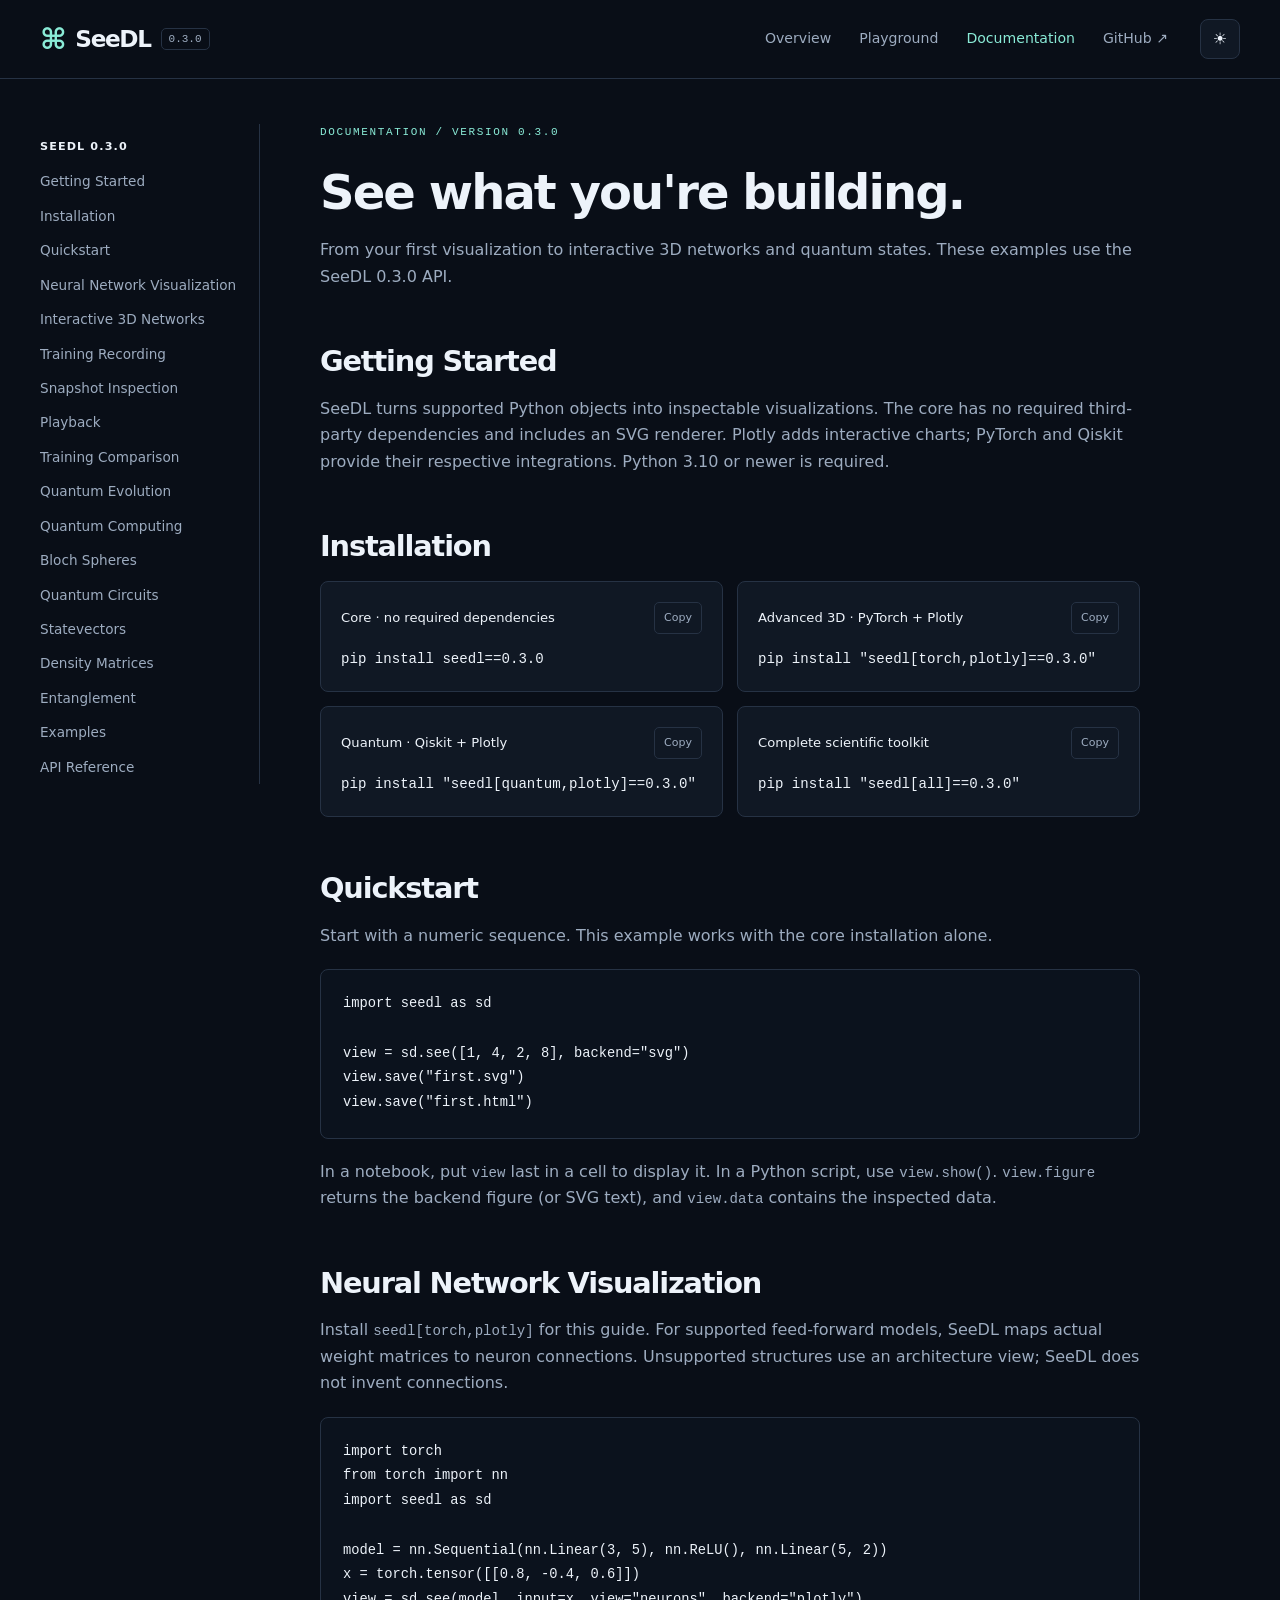
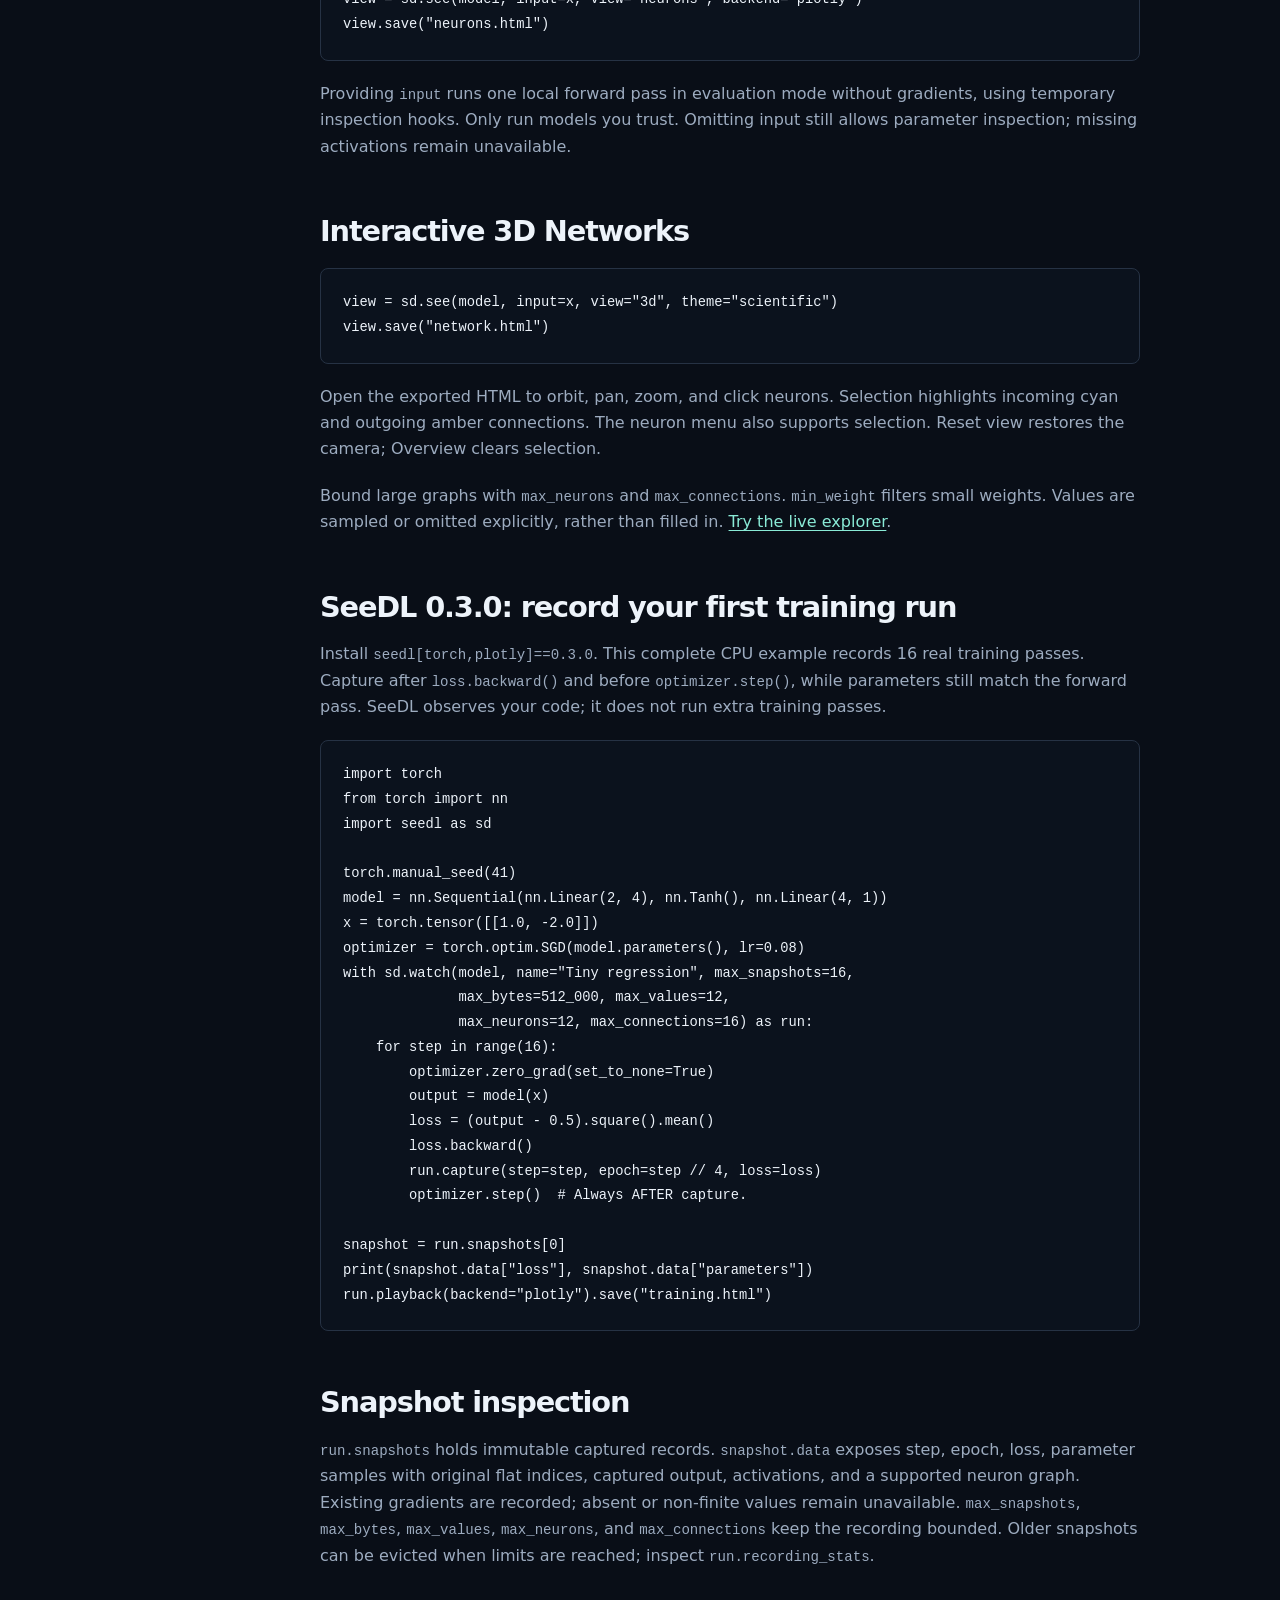
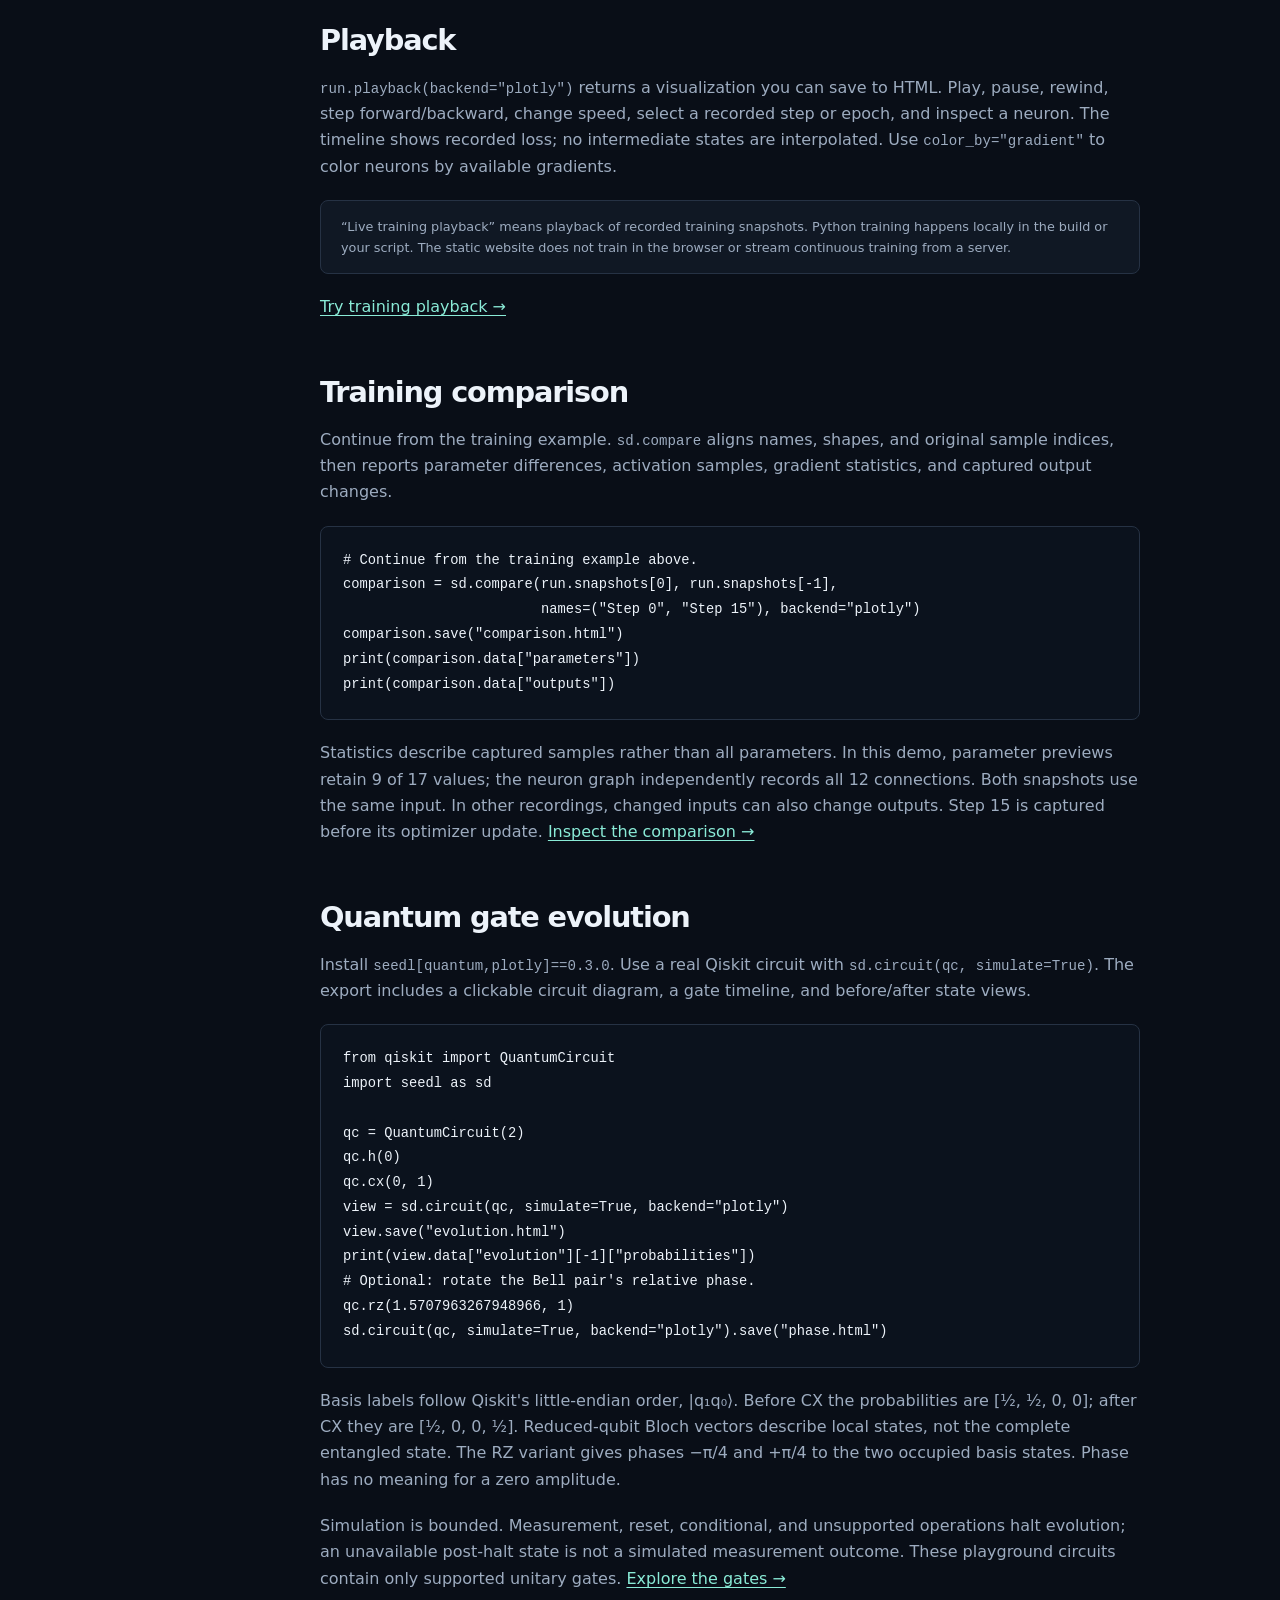
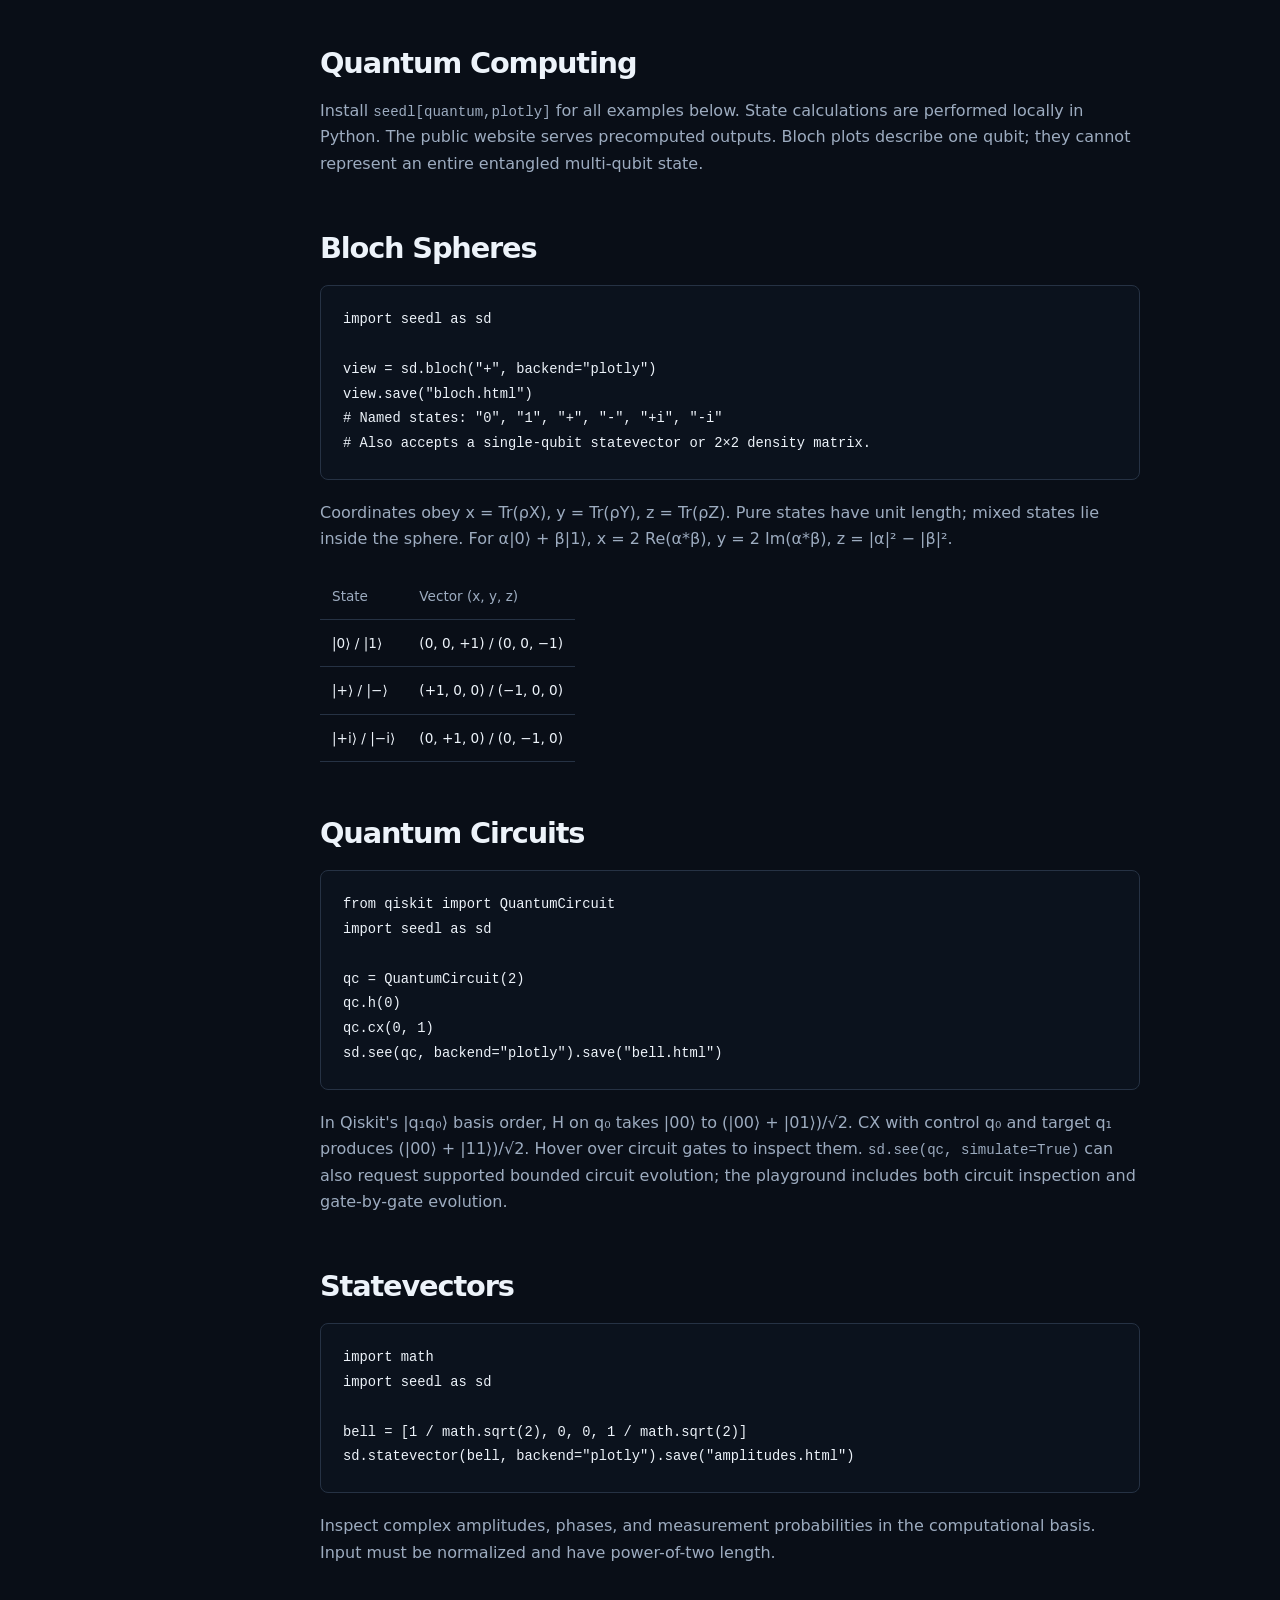
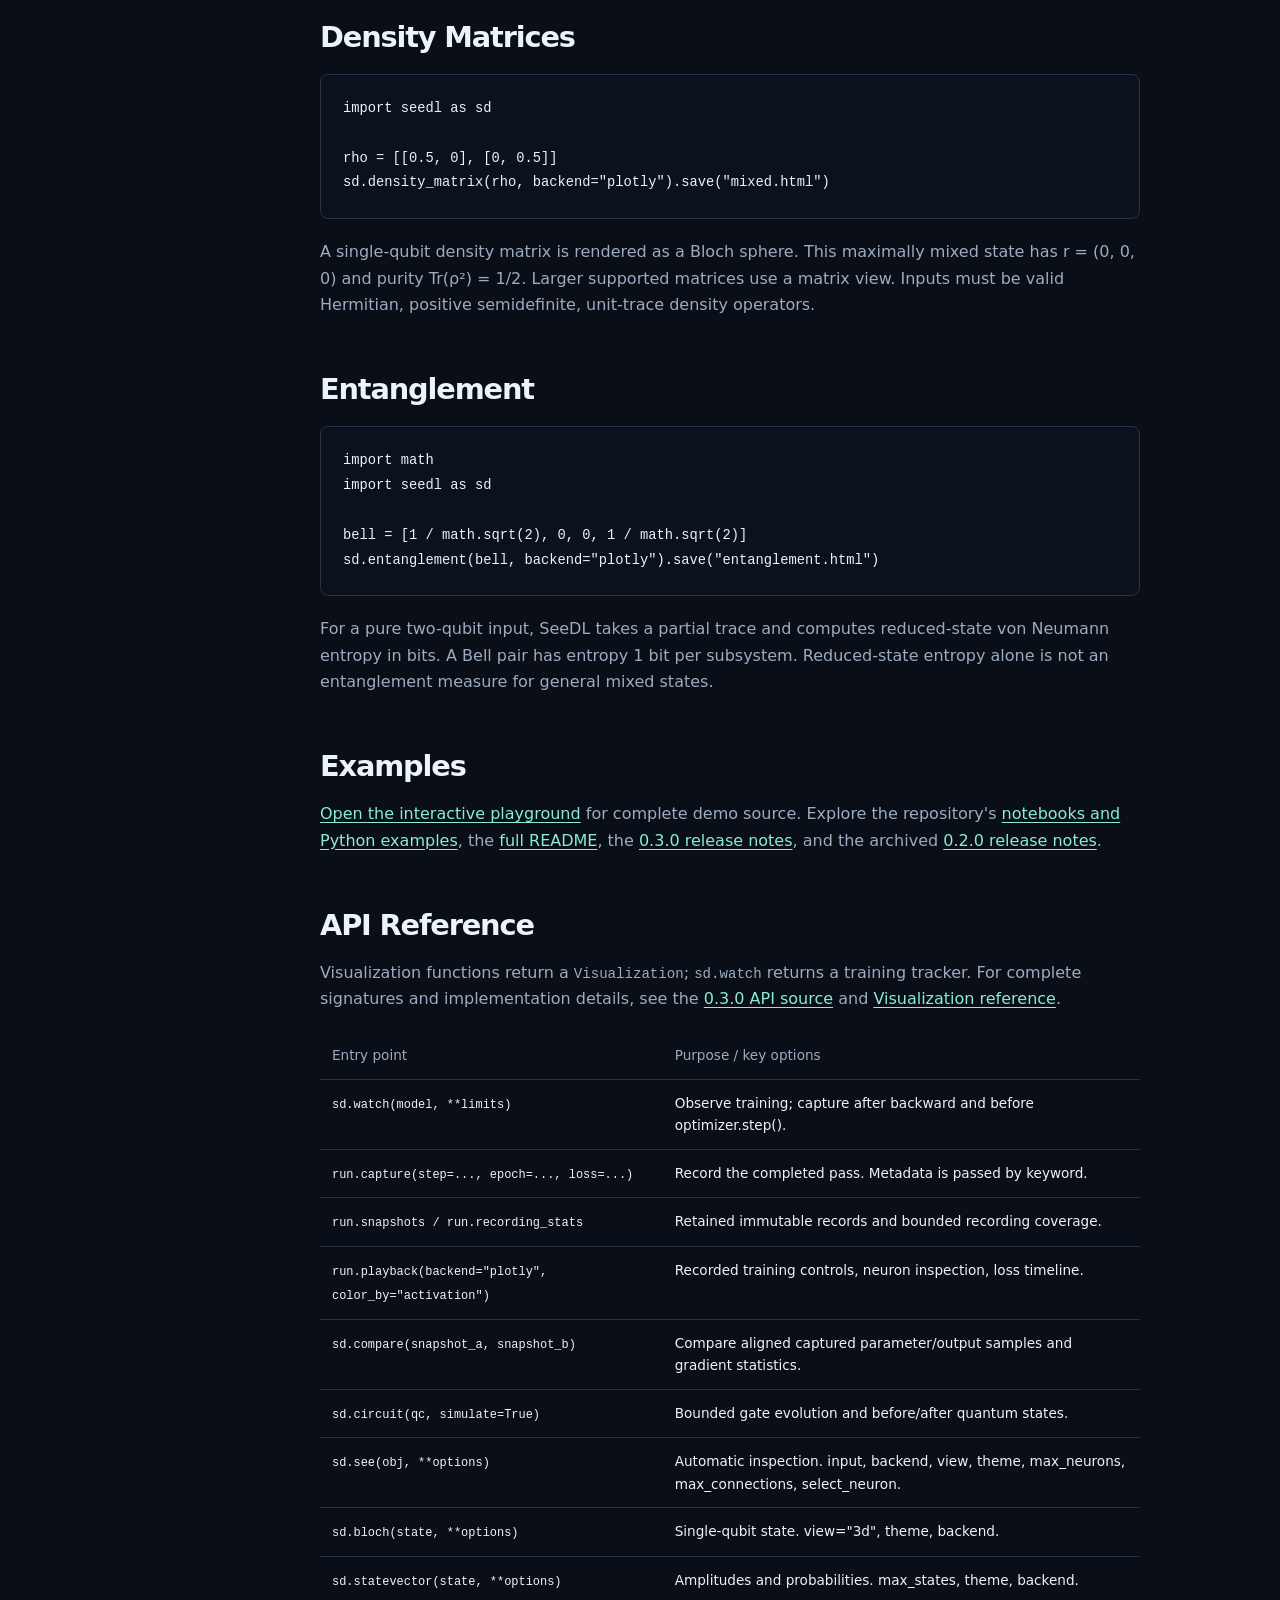
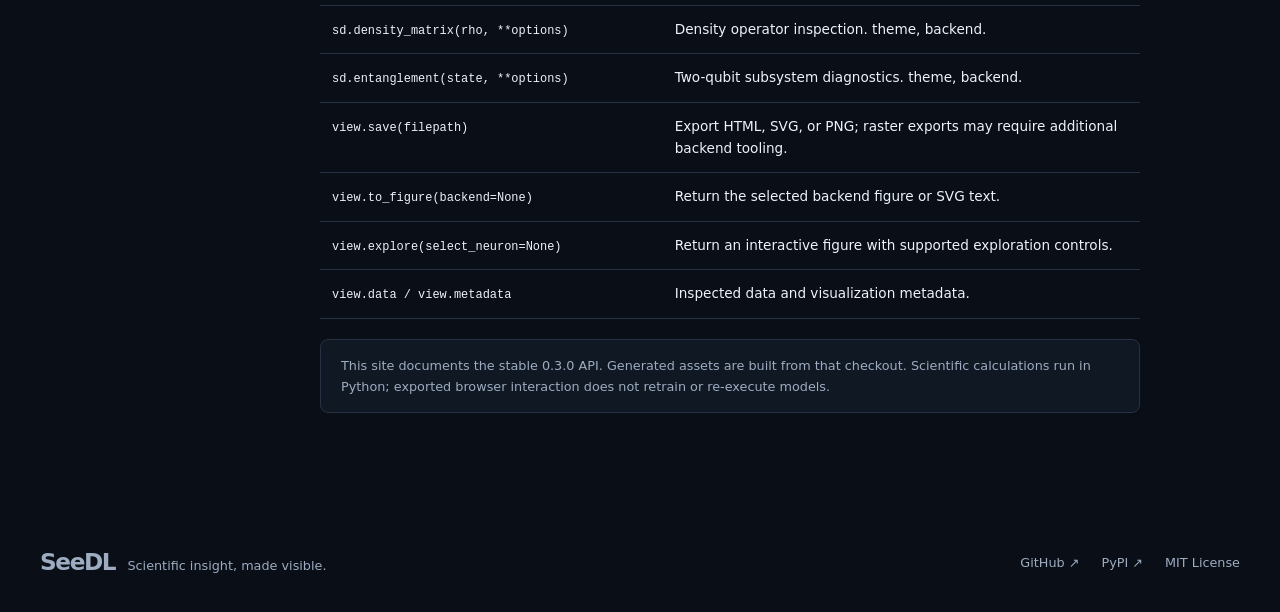
==== website/docs/index.html @ d29a2a14 "feat(website): showcase 0.3.0 training playback and quantum evolution" ====
<!doctype html>
<html lang="en"><head><meta charset="utf-8"><meta name="viewport" content="width=device-width, initial-scale=1">
<title>Documentation · SeeDL</title><meta name="description" content="SeeDL 0.3.0 — interactive visualization for deep learning and quantum computing. Explore real PyTorch training snapshots, loss timelines, neural networks, and Qiskit gate evolution.">
<meta name="theme-color" content="#090e17"><link rel="icon" href="../assets/favicon.svg" type="image/svg+xml">
<link rel="stylesheet" href="../assets/style.css"><script src="../assets/site.js" defer></script></head>
<body><a class="skip" href="#main">Skip to content</a><header class="header"><nav class="nav wrap" aria-label="Main navigation">
<a class="brand" href="../index.html" aria-label="SeeDL home"><span class="brand-mark" aria-hidden="true">⌘</span>SeeDL <span class="version">0.3.0</span></a>
<button class="menu-button" data-menu aria-label="Toggle navigation" aria-controls="main-links" aria-expanded="false">☰</button>
<div class="navlinks" id="main-links"><a href="../index.html">Overview</a><a href="../playground.html">Playground</a><a href="../docs/index.html" aria-current="page">Documentation</a><a href="https://github.com/iamaritrasaha/seedl">GitHub ↗</a></div>
<button class="theme-button" data-theme-toggle aria-label="Use light theme">☀</button></nav></header>
<main id="main" class="wrap doc-layout"><aside class="docnav" aria-label="Documentation sections"><strong>SeeDL 0.3.0</strong><a href="#getting-started">Getting Started</a><a href="#installation">Installation</a><a href="#quickstart">Quickstart</a><a href="#neural-networks">Neural Network Visualization</a><a href="#interactive-3d">Interactive 3D Networks</a><a href="#training-recording">Training Recording</a><a href="#snapshot-inspection">Snapshot Inspection</a><a href="#training-playback">Playback</a><a href="#training-comparison">Training Comparison</a><a href="#quantum-evolution">Quantum Evolution</a><a href="#quantum">Quantum Computing</a><a href="#bloch-spheres">Bloch Spheres</a><a href="#quantum-circuits">Quantum Circuits</a><a href="#statevectors">Statevectors</a><a href="#density-matrices">Density Matrices</a><a href="#entanglement">Entanglement</a><a href="#examples">Examples</a><a href="#api">API Reference</a></aside><article class="docs"><div class="eyebrow">Documentation / Version 0.3.0</div><h1>See what you're building.</h1><p>From your first visualization to interactive 3D networks and quantum states. These examples use the SeeDL 0.3.0 API.</p>
<h2 id="getting-started">Getting Started</h2><p>SeeDL turns supported Python objects into inspectable visualizations. The core has no required third-party dependencies and includes an SVG renderer. Plotly adds interactive charts; PyTorch and Qiskit provide their respective integrations. Python 3.10 or newer is required.</p>
<h2 id="installation">Installation</h2><div class="install-grid"><div class="install"><div class="install-top"><span>Core · no required dependencies</span><button class="copy" data-copy="pip install seedl==0.3.0" aria-label="Copy Core · no required dependencies installation command">Copy</button></div><code>pip install seedl==0.3.0</code></div><div class="install"><div class="install-top"><span>Advanced 3D · PyTorch + Plotly</span><button class="copy" data-copy="pip install &quot;seedl[torch,plotly]==0.3.0&quot;" aria-label="Copy Advanced 3D · PyTorch + Plotly installation command">Copy</button></div><code>pip install &quot;seedl[torch,plotly]==0.3.0&quot;</code></div><div class="install"><div class="install-top"><span>Quantum · Qiskit + Plotly</span><button class="copy" data-copy="pip install &quot;seedl[quantum,plotly]==0.3.0&quot;" aria-label="Copy Quantum · Qiskit + Plotly installation command">Copy</button></div><code>pip install &quot;seedl[quantum,plotly]==0.3.0&quot;</code></div><div class="install"><div class="install-top"><span>Complete scientific toolkit</span><button class="copy" data-copy="pip install &quot;seedl[all]==0.3.0&quot;" aria-label="Copy Complete scientific toolkit installation command">Copy</button></div><code>pip install &quot;seedl[all]==0.3.0&quot;</code></div></div>
<h2 id="quickstart">Quickstart</h2><p>Start with a numeric sequence. This example works with the core installation alone.</p><pre><code>import seedl as sd

view = sd.see([1, 4, 2, 8], backend=&quot;svg&quot;)
view.save(&quot;first.svg&quot;)
view.save(&quot;first.html&quot;)</code></pre><p>In a notebook, put <code>view</code> last in a cell to display it. In a Python script, use <code>view.show()</code>. <code>view.figure</code> returns the backend figure (or SVG text), and <code>view.data</code> contains the inspected data.</p>
<h2 id="neural-networks">Neural Network Visualization</h2><p>Install <code>seedl[torch,plotly]</code> for this guide. For supported feed-forward models, SeeDL maps actual weight matrices to neuron connections. Unsupported structures use an architecture view; SeeDL does not invent connections.</p><pre><code>import torch
from torch import nn
import seedl as sd

model = nn.Sequential(nn.Linear(3, 5), nn.ReLU(), nn.Linear(5, 2))
x = torch.tensor([[0.8, -0.4, 0.6]])
view = sd.see(model, input=x, view=&quot;neurons&quot;, backend=&quot;plotly&quot;)
view.save(&quot;neurons.html&quot;)</code></pre><p>Providing <code>input</code> runs one local forward pass in evaluation mode without gradients, using temporary inspection hooks. Only run models you trust. Omitting input still allows parameter inspection; missing activations remain unavailable.</p>
<h2 id="interactive-3d">Interactive 3D Networks</h2><pre><code>view = sd.see(model, input=x, view=&quot;3d&quot;, theme=&quot;scientific&quot;)
view.save(&quot;network.html&quot;)</code></pre><p>Open the exported HTML to orbit, pan, zoom, and click neurons. Selection highlights incoming cyan and outgoing amber connections. The neuron menu also supports selection. Reset view restores the camera; Overview clears selection.</p><p>Bound large graphs with <code>max_neurons</code> and <code>max_connections</code>. <code>min_weight</code> filters small weights. Values are sampled or omitted explicitly, rather than filled in. <a href="../playground.html#network">Try the live explorer</a>.</p>
<h2 id="training-recording">SeeDL 0.3.0: record your first training run</h2><p>Install <code>seedl[torch,plotly]==0.3.0</code>. This complete CPU example records 16 real training passes. Capture after <code>loss.backward()</code> and before <code>optimizer.step()</code>, while parameters still match the forward pass. SeeDL observes your code; it does not run extra training passes.</p><pre><code>import torch
from torch import nn
import seedl as sd

torch.manual_seed(41)
model = nn.Sequential(nn.Linear(2, 4), nn.Tanh(), nn.Linear(4, 1))
x = torch.tensor([[1.0, -2.0]])
optimizer = torch.optim.SGD(model.parameters(), lr=0.08)
with sd.watch(model, name=&quot;Tiny regression&quot;, max_snapshots=16,
              max_bytes=512_000, max_values=12,
              max_neurons=12, max_connections=16) as run:
    for step in range(16):
        optimizer.zero_grad(set_to_none=True)
        output = model(x)
        loss = (output - 0.5).square().mean()
        loss.backward()
        run.capture(step=step, epoch=step // 4, loss=loss)
        optimizer.step()  # Always AFTER capture.

snapshot = run.snapshots[0]
print(snapshot.data[&quot;loss&quot;], snapshot.data[&quot;parameters&quot;])
run.playback(backend=&quot;plotly&quot;).save(&quot;training.html&quot;)</code></pre><h2 id="snapshot-inspection">Snapshot inspection</h2><p><code>run.snapshots</code> holds immutable captured records. <code>snapshot.data</code> exposes step, epoch, loss, parameter samples with original flat indices, captured output, activations, and a supported neuron graph. Existing gradients are recorded; absent or non-finite values remain unavailable. <code>max_snapshots</code>, <code>max_bytes</code>, <code>max_values</code>, <code>max_neurons</code>, and <code>max_connections</code> keep the recording bounded. Older snapshots can be evicted when limits are reached; inspect <code>run.recording_stats</code>.</p>
<h2 id="training-playback">Playback</h2><p><code>run.playback(backend="plotly")</code> returns a visualization you can save to HTML. Play, pause, rewind, step forward/backward, change speed, select a recorded step or epoch, and inspect a neuron. The timeline shows recorded loss; no intermediate states are interpolated. Use <code>color_by="gradient"</code> to color neurons by available gradients.</p><p class="notice">“Live training playback” means playback of recorded training snapshots. Python training happens locally in the build or your script. The static website does not train in the browser or stream continuous training from a server.</p><p><a href="../playground.html#training">Try training playback →</a></p>
<h2 id="training-comparison">Training comparison</h2><p>Continue from the training example. <code>sd.compare</code> aligns names, shapes, and original sample indices, then reports parameter differences, activation samples, gradient statistics, and captured output changes.</p><pre><code># Continue from the training example above.
comparison = sd.compare(run.snapshots[0], run.snapshots[-1],
                        names=(&quot;Step 0&quot;, &quot;Step 15&quot;), backend=&quot;plotly&quot;)
comparison.save(&quot;comparison.html&quot;)
print(comparison.data[&quot;parameters&quot;])
print(comparison.data[&quot;outputs&quot;])</code></pre><p>Statistics describe captured samples rather than all parameters. In this demo, parameter previews retain 9 of 17 values; the neuron graph independently records all 12 connections. Both snapshots use the same input. In other recordings, changed inputs can also change outputs. Step 15 is captured before its optimizer update. <a href="../playground.html#comparison">Inspect the comparison →</a></p>
<h2 id="quantum-evolution">Quantum gate evolution</h2><p>Install <code>seedl[quantum,plotly]==0.3.0</code>. Use a real Qiskit circuit with <code>sd.circuit(qc, simulate=True)</code>. The export includes a clickable circuit diagram, a gate timeline, and before/after state views.</p><pre><code>from qiskit import QuantumCircuit
import seedl as sd

qc = QuantumCircuit(2)
qc.h(0)
qc.cx(0, 1)
view = sd.circuit(qc, simulate=True, backend=&quot;plotly&quot;)
view.save(&quot;evolution.html&quot;)
print(view.data[&quot;evolution&quot;][-1][&quot;probabilities&quot;])
# Optional: rotate the Bell pair&#x27;s relative phase.
qc.rz(1.5707963267948966, 1)
sd.circuit(qc, simulate=True, backend=&quot;plotly&quot;).save(&quot;phase.html&quot;)</code></pre><p>Basis labels follow Qiskit's little-endian order, |q₁q₀⟩. Before CX the probabilities are [½, ½, 0, 0]; after CX they are [½, 0, 0, ½]. Reduced-qubit Bloch vectors describe local states, not the complete entangled state. The RZ variant gives phases −π/4 and +π/4 to the two occupied basis states. Phase has no meaning for a zero amplitude.</p><p>Simulation is bounded. Measurement, reset, conditional, and unsupported operations halt evolution; an unavailable post-halt state is not a simulated measurement outcome. These playground circuits contain only supported unitary gates. <a href="../playground.html#evolution">Explore the gates →</a></p>
<h2 id="quantum">Quantum Computing</h2><p>Install <code>seedl[quantum,plotly]</code> for all examples below. State calculations are performed locally in Python. The public website serves precomputed outputs. Bloch plots describe one qubit; they cannot represent an entire entangled multi-qubit state.</p>
<h2 id="bloch-spheres">Bloch Spheres</h2><pre><code>import seedl as sd

view = sd.bloch(&quot;+&quot;, backend=&quot;plotly&quot;)
view.save(&quot;bloch.html&quot;)
# Named states: &quot;0&quot;, &quot;1&quot;, &quot;+&quot;, &quot;-&quot;, &quot;+i&quot;, &quot;-i&quot;
# Also accepts a single-qubit statevector or 2×2 density matrix.</code></pre><p>Coordinates obey x = Tr(ρX), y = Tr(ρY), z = Tr(ρZ). Pure states have unit length; mixed states lie inside the sphere. For α|0⟩ + β|1⟩, x = 2 Re(α*β), y = 2 Im(α*β), z = |α|² − |β|².</p><table><thead><tr><th>State</th><th>Vector (x, y, z)</th></tr></thead><tbody><tr><td>|0⟩ / |1⟩</td><td>(0, 0, +1) / (0, 0, −1)</td></tr><tr><td>|+⟩ / |−⟩</td><td>(+1, 0, 0) / (−1, 0, 0)</td></tr><tr><td>|+i⟩ / |−i⟩</td><td>(0, +1, 0) / (0, −1, 0)</td></tr></tbody></table>
<h2 id="quantum-circuits">Quantum Circuits</h2><pre><code>from qiskit import QuantumCircuit
import seedl as sd

qc = QuantumCircuit(2)
qc.h(0)
qc.cx(0, 1)
sd.see(qc, backend=&quot;plotly&quot;).save(&quot;bell.html&quot;)</code></pre><p>In Qiskit's |q₁q₀⟩ basis order, H on q₀ takes |00⟩ to (|00⟩ + |01⟩)/√2. CX with control q₀ and target q₁ produces (|00⟩ + |11⟩)/√2. Hover over circuit gates to inspect them. <code>sd.see(qc, simulate=True)</code> can also request supported bounded circuit evolution; the playground includes both circuit inspection and gate-by-gate evolution.</p>
<h2 id="statevectors">Statevectors</h2><pre><code>import math
import seedl as sd

bell = [1 / math.sqrt(2), 0, 0, 1 / math.sqrt(2)]
sd.statevector(bell, backend=&quot;plotly&quot;).save(&quot;amplitudes.html&quot;)</code></pre><p>Inspect complex amplitudes, phases, and measurement probabilities in the computational basis. Input must be normalized and have power-of-two length.</p>
<h2 id="density-matrices">Density Matrices</h2><pre><code>import seedl as sd

rho = [[0.5, 0], [0, 0.5]]
sd.density_matrix(rho, backend=&quot;plotly&quot;).save(&quot;mixed.html&quot;)</code></pre><p>A single-qubit density matrix is rendered as a Bloch sphere. This maximally mixed state has r = (0, 0, 0) and purity Tr(ρ²) = 1/2. Larger supported matrices use a matrix view. Inputs must be valid Hermitian, positive semidefinite, unit-trace density operators.</p>
<h2 id="entanglement">Entanglement</h2><pre><code>import math
import seedl as sd

bell = [1 / math.sqrt(2), 0, 0, 1 / math.sqrt(2)]
sd.entanglement(bell, backend=&quot;plotly&quot;).save(&quot;entanglement.html&quot;)</code></pre><p>For a pure two-qubit input, SeeDL takes a partial trace and computes reduced-state von Neumann entropy in bits. A Bell pair has entropy 1 bit per subsystem. Reduced-state entropy alone is not an entanglement measure for general mixed states.</p>
<h2 id="examples">Examples</h2><p><a href="../playground.html">Open the interactive playground</a> for complete demo source. Explore the repository's <a href="https://github.com/iamaritrasaha/seedl/tree/main/examples">notebooks and Python examples</a>, the <a href="https://github.com/iamaritrasaha/seedl/blob/main/README.md">full README</a>, the <a href="https://github.com/iamaritrasaha/seedl/releases/tag/v0.3.0">0.3.0 release notes</a>, and the archived <a href="https://github.com/iamaritrasaha/seedl/blob/main/docs/RELEASE_NOTES_0.2.0.md">0.2.0 release notes</a>.</p>
<h2 id="api">API Reference</h2><p>Visualization functions return a <code>Visualization</code>; <code>sd.watch</code> returns a training tracker. For complete signatures and implementation details, see the <a href="https://github.com/iamaritrasaha/seedl/blob/v0.3.0/src/seedl/api.py">0.3.0 API source</a> and <a href="https://github.com/iamaritrasaha/seedl/blob/v0.3.0/src/seedl/view.py">Visualization reference</a>.</p><table><thead><tr><th>Entry point</th><th>Purpose / key options</th></tr></thead><tbody><tr><td><code>sd.watch(model, **limits)</code></td><td>Observe training; capture after backward and before optimizer.step().</td></tr><tr><td><code>run.capture(step=..., epoch=..., loss=...)</code></td><td>Record the completed pass. Metadata is passed by keyword.</td></tr><tr><td><code>run.snapshots / run.recording_stats</code></td><td>Retained immutable records and bounded recording coverage.</td></tr><tr><td><code>run.playback(backend="plotly", color_by="activation")</code></td><td>Recorded training controls, neuron inspection, loss timeline.</td></tr><tr><td><code>sd.compare(snapshot_a, snapshot_b)</code></td><td>Compare aligned captured parameter/output samples and gradient statistics.</td></tr><tr><td><code>sd.circuit(qc, simulate=True)</code></td><td>Bounded gate evolution and before/after quantum states.</td></tr><tr><td><code>sd.see(obj, **options)</code></td><td>Automatic inspection. input, backend, view, theme, max_neurons, max_connections, select_neuron.</td></tr><tr><td><code>sd.bloch(state, **options)</code></td><td>Single-qubit state. view="3d", theme, backend.</td></tr><tr><td><code>sd.statevector(state, **options)</code></td><td>Amplitudes and probabilities. max_states, theme, backend.</td></tr><tr><td><code>sd.density_matrix(rho, **options)</code></td><td>Density operator inspection. theme, backend.</td></tr><tr><td><code>sd.entanglement(state, **options)</code></td><td>Two-qubit subsystem diagnostics. theme, backend.</td></tr><tr><td><code>view.save(filepath)</code></td><td>Export HTML, SVG, or PNG; raster exports may require additional backend tooling.</td></tr><tr><td><code>view.to_figure(backend=None)</code></td><td>Return the selected backend figure or SVG text.</td></tr><tr><td><code>view.explore(select_neuron=None)</code></td><td>Return an interactive figure with supported exploration controls.</td></tr><tr><td><code>view.data / view.metadata</code></td><td>Inspected data and visualization metadata.</td></tr></tbody></table><p class="notice">This site documents the stable 0.3.0 API. Generated assets are built from that checkout. Scientific calculations run in Python; exported browser interaction does not retrain or re-execute models.</p></article></main>
<footer class="footer wrap"><span><a class="brand" href="../index.html">SeeDL</a> &nbsp; Scientific insight, made visible.</span><div><a href="https://github.com/iamaritrasaha/seedl">GitHub ↗</a><a href="https://pypi.org/project/seedl/">PyPI ↗</a><a href="https://github.com/iamaritrasaha/seedl/blob/main/LICENSE">MIT License</a></div></footer></body></html>
---- website/assets/style.css ----
:root{color-scheme:dark;--bg:#090e17;--panel:#101824;--panel2:#141f2e;--text:#edf3fa;--muted:#9dacc0;--line:#263244;--accent:#8aebd7;--violet:#b3a4f5;--code:#0b121d;--shadow:0 24px 70px #0003;font-family:Inter,ui-sans-serif,system-ui,-apple-system,BlinkMacSystemFont,"Segoe UI",sans-serif;font-synthesis:none}
:root[data-theme=light]{color-scheme:light;--bg:#f5f7fa;--panel:#fff;--panel2:#edf2f7;--text:#142033;--muted:#526278;--line:#d5dde7;--accent:#076c5a;--violet:#6b45b1;--code:#edf2f7;--shadow:0 24px 70px #1631480b}
*{box-sizing:border-box}html{scroll-behavior:smooth;scroll-padding-top:100px}body{margin:0;background:var(--bg);color:var(--text);line-height:1.65}a{color:inherit;text-decoration:none}button,select{font:inherit}button,a,select{-webkit-tap-highlight-color:transparent}button{cursor:pointer}a:hover{color:var(--accent)}:focus-visible{outline:3px solid var(--accent);outline-offset:5px}p{color:var(--muted);margin:0 0 1.25rem}h1,h2,h3{line-height:1.15;letter-spacing:-.04em;font-weight:600;margin:0 0 1.1rem}h1{font-size:clamp(3rem,6.5vw,6.25rem)}h2{font-size:clamp(2rem,4vw,3.25rem)}h3{font-size:1.35rem;letter-spacing:-.025em}code,pre,.mono{font-family:"SFMono-Regular",Consolas,"Liberation Mono",monospace}code{font-size:.88em}pre{margin:0;white-space:pre;overflow:auto;line-height:1.8;font-size:.86rem}pre code{font-size:inherit}.wrap{width:min(1200px,calc(100% - 64px));margin:auto}.skip{position:fixed;top:-100px;left:20px;z-index:20;padding:10px;background:var(--panel)}.skip:focus{top:10px}.header{position:sticky;top:0;z-index:10;border-bottom:1px solid var(--line);background:var(--bg)}.nav{height:78px;display:flex;align-items:center;gap:32px}.brand{display:inline-flex;align-items:center;gap:10px;font-weight:700;font-size:1.45rem;letter-spacing:-.06em}.brand-mark{color:var(--accent);font-size:1.8rem;line-height:1}.version{font:11px/1.5 ui-monospace,monospace;letter-spacing:0;border:1px solid var(--line);padding:2px 7px;border-radius:5px;color:var(--muted)}.navlinks{margin-left:auto;display:flex;align-items:center;gap:28px;font-size:.88rem;color:var(--muted)}.navlinks [aria-current=page]{color:var(--accent)}.theme-button,.menu-button{background:var(--panel);color:var(--text);border:1px solid var(--line);border-radius:8px;min-width:40px;min-height:40px}.menu-button{display:none}.eyebrow{display:flex;align-items:center;gap:10px;font:11px/1.5 ui-monospace,monospace;letter-spacing:.15em;text-transform:uppercase;color:var(--accent);margin-bottom:24px}.dot{width:6px;height:6px;border-radius:100%;background:var(--accent);box-shadow:0 0 12px #8aebd744}.hero{padding:85px 0 65px;display:grid;grid-template-columns:.95fr 1.2fr;gap:48px;align-items:center}.hero h1{margin-bottom:22px}.hero .tagline{font-size:clamp(1.6rem,2.9vw,2.45rem);line-height:1.28;letter-spacing:-.04em;color:var(--text);max-width:450px}.accent{color:var(--accent)}.hero .intro{max-width:400px;font-size:1.05rem}.actions{display:flex;gap:12px;flex-wrap:wrap;align-items:center;margin:28px 0}.button{display:inline-flex;align-items:center;justify-content:center;gap:12px;padding:12px 20px;border:1px solid var(--line);border-radius:7px;background:var(--panel);font-size:.88rem;font-weight:600;color:var(--text);transition:transform .2s,border-color .2s}.button:hover{transform:translateY(-2px);border-color:var(--accent)}.button.primary{background:var(--accent);border-color:var(--accent);color:var(--bg)}.textlink{font-size:.85rem;color:var(--muted);text-decoration:underline;text-underline-offset:4px}.hero-visual{min-width:0;position:relative}.window{border:1px solid var(--line);border-radius:12px;background:#101827;overflow:hidden;box-shadow:var(--shadow)}.windowbar{padding:13px 18px;display:flex;gap:6px;align-items:center;border-bottom:1px solid #263244;color:#a1aec0;font:11px/1.4 monospace}.windowbar i{height:6px;width:6px;border-radius:50%;background:#425166}.windowbar span{margin-left:12px}.window img{display:block;width:100%;height:auto}.windowfoot{display:flex;justify-content:space-between;padding:12px 18px;border-top:1px solid #263244;color:#a1aec0;font:10px/1.6 monospace}.image-link{display:block;position:relative}.image-link:after{content:'Open the interactive explorer ↗';position:absolute;bottom:24px;left:50%;transform:translateX(-50%);white-space:nowrap;background:#0c172de8;color:#a4f4e2;border:1px solid #456c6c;border-radius:30px;padding:9px 16px;font-size:11px}.trustbar{display:flex;gap:28px;justify-content:center;flex-wrap:wrap;border-top:1px solid var(--line);border-bottom:1px solid var(--line);padding:21px 0;font:11px/1.6 monospace;color:var(--muted)}.trustbar b{color:var(--text);font-weight:500}.section{padding:85px 0;border-bottom:1px solid var(--line)}.section-head{display:flex;justify-content:space-between;align-items:end;gap:32px;margin-bottom:32px}.section-head p{max-width:360px;margin:0}.section-number{color:var(--accent);font:11px/1.5 monospace;letter-spacing:.12em;margin-bottom:15px}.grid3{display:grid;grid-template-columns:repeat(3,1fr);gap:20px}.card{padding:28px;border:1px solid var(--line);border-radius:10px;background:var(--panel)}.card p{font-size:.92rem;margin-bottom:0}.card .icon{font:24px/1 monospace;color:var(--accent);margin-bottom:30px}.split{display:grid;grid-template-columns:1fr 1fr;gap:48px;align-items:start}.terminal{border:1px solid var(--line);border-radius:10px;background:var(--code);overflow:hidden}.terminal-title{font:11px/1.6 monospace;color:var(--muted);padding:13px 22px;border-bottom:1px solid var(--line)}.terminal pre{padding:24px}.comment{color:var(--muted)}.syntax{color:var(--accent)}.install-grid{display:grid;grid-template-columns:1fr 1fr;gap:14px}.install{padding:20px;background:var(--panel);border:1px solid var(--line);border-radius:8px;min-width:0}.install-top{display:flex;align-items:center;justify-content:space-between;font-size:.82rem;margin-bottom:14px}.copy{background:transparent;border:1px solid var(--line);border-radius:5px;color:var(--muted);font-size:11px;padding:5px 9px;min-height:32px}.install code{display:block;overflow:auto;white-space:nowrap}.quantum-card{background:var(--panel);border:1px solid var(--line);border-radius:12px;overflow:hidden}.quantum-card img{width:100%;height:310px;object-fit:contain;display:block;background:#0f172a}.quantum-body{padding:26px}.quantum-body p{font-size:.92rem}.badge{color:var(--accent);font:10px/1.5 monospace;letter-spacing:.1em;text-transform:uppercase}.footer{padding:30px 0;display:flex;align-items:center;justify-content:space-between;gap:25px;font-size:.8rem;color:var(--muted)}.footer div{display:flex;gap:22px}.page-title{padding:55px 0 30px}.page-title h1{font-size:clamp(2.6rem,5vw,4rem)}.page-title p{max-width:680px}.playground{padding-bottom:65px}.tabs{display:flex;gap:8px;margin-bottom:20px;flex-wrap:wrap}.tab{background:var(--panel);color:var(--muted);border:1px solid var(--line);padding:11px 20px;border-radius:7px;font-size:.9rem}.tab[aria-selected=true]{background:var(--panel2);color:var(--accent);border-color:var(--accent)}[hidden]{display:none!important}.demo-layout{display:grid;grid-template-columns:minmax(0,1fr) 265px;gap:20px}.demo-stage{border:1px solid var(--line);border-radius:10px;overflow:hidden;background:#0f172a;position:relative;min-width:0}.demo-stage iframe{display:block;width:100%;height:650px;border:0}.demo-caption{padding:14px 18px;border-top:1px solid var(--line);font-size:12px;color:#a1aec0}.inspector{padding:24px;border:1px solid var(--line);border-radius:10px;background:var(--panel);font-size:.85rem}.inspector h3{font-size:1rem;margin:20px 0 12px}.inspector h3:first-child{margin-top:0}.inspector p{margin-bottom:15px}.inspector code{display:block;white-space:normal;overflow-wrap:anywhere}.inspector select{max-width:100%;width:100%;border:1px solid var(--line);border-radius:6px;padding:9px;background:var(--panel2);color:var(--text);margin:10px 0 18px}.inspector .button{width:100%;margin-top:10px;padding:9px}.legend-key{display:block;margin:8px 0}.legend-key:before{content:'';display:inline-block;width:18px;height:2px;background:#00e5ff;vertical-align:middle;margin-right:9px}.legend-key.out:before{background:#fbbf24}.states{display:grid;grid-template-columns:repeat(3,1fr);gap:8px;margin:12px 0 24px}.state{border:1px solid var(--line);border-radius:6px;padding:10px 4px;background:var(--panel2);color:var(--text);min-height:44px}.state[aria-pressed=true]{border-color:var(--accent);color:var(--accent)}.notice{padding:15px 20px;background:var(--panel);border:1px solid var(--line);border-radius:8px;font-size:.8rem;margin-top:20px;color:var(--muted)}.demo-source{margin-top:25px}.demo-source summary{cursor:pointer;color:var(--muted);font-size:.85rem;padding:10px 0}.doc-layout{display:grid;grid-template-columns:220px minmax(0,1fr);gap:60px;padding:45px 0 80px;align-items:start}.docnav{position:sticky;top:105px;max-height:calc(100vh - 130px);overflow:auto;border-right:1px solid var(--line);font-size:.85rem}.docnav a{display:block;color:var(--muted);padding:6px 15px 6px 0}.docnav a:hover{color:var(--accent)}.docnav strong{display:block;font-size:.7rem;text-transform:uppercase;letter-spacing:.1em;margin:14px 0 8px;color:var(--text)}.docs{min-width:0;max-width:820px}.docs h1{font-size:3rem}.docs h2{font-size:1.8rem;margin-top:55px}.docs h3{font-size:1.1rem;margin-top:25px}.docs pre{background:var(--code);border:1px solid var(--line);border-radius:8px;padding:22px;margin:20px 0}.docs p a{color:var(--accent);text-decoration:underline;text-underline-offset:3px}.docs table{width:100%;border-collapse:collapse;font-size:.85rem;display:block;overflow:auto}.docs th,.docs td{text-align:left;padding:12px;border-bottom:1px solid var(--line);vertical-align:top}.docs th{color:var(--muted);font-weight:500}.loading-note{position:absolute;top:10px;left:12px;color:#a1aec0;font-size:11px;pointer-events:none}.fail-note{padding:16px;color:#fff;background:#6d2833}.mini{font-size:.75rem;color:var(--muted)}
@media(min-width:900px){.hero-visual{animation:arrive .7s ease-out both}@keyframes arrive{from{opacity:0;transform:translateY(10px)}to{opacity:1;transform:translateY(0)}}}
@media(max-width:1000px){.hero{gap:24px}.demo-layout{grid-template-columns:minmax(0,1fr) 230px}.grid3{gap:12px}.card{padding:22px}.split{gap:28px}}
@media(max-width:760px){.wrap{width:calc(100% - 36px)}.nav{height:66px;gap:12px}.navlinks{display:none;position:absolute;top:66px;left:0;right:0;padding:22px;background:var(--bg);border-bottom:1px solid var(--line);flex-direction:column;align-items:start;gap:18px}.navlinks.open{display:flex}.menu-button{display:block;margin-left:auto}.theme-button{flex-shrink:0}.hero{grid-template-columns:1fr;padding:48px 0 36px;gap:28px}.hero h1{font-size:4rem}.hero .tagline{max-width:100%;font-size:2rem}.hero .intro{max-width:100%}.hero-visual{max-width:600px}.trustbar{gap:14px;font-size:10px}.section{padding:50px 0}.section-head{display:block}.section-head p{margin-top:18px}.grid3,.split{grid-template-columns:1fr}.split{gap:28px}.grid3{gap:14px}.card .icon{margin-bottom:18px}.install-grid{grid-template-columns:1fr}.footer{align-items:start;flex-direction:column}.footer div{flex-wrap:wrap}.demo-layout{grid-template-columns:1fr}.inspector{display:block}.demo-stage iframe{height:590px}.doc-layout{grid-template-columns:1fr;gap:25px;padding-top:25px}.docnav{position:static;max-height:none;border-right:0;border-bottom:1px solid var(--line);padding-bottom:18px;display:flex;flex-wrap:wrap;gap:4px 16px}.docnav strong{flex-basis:100%;margin:4px 0}.docnav a{padding:3px 0}.docs h1{font-size:2.6rem}.tabs{gap:6px}.tab{padding:10px 12px;font-size:.8rem}.page-title{padding-top:35px}.quantum-card img{height:260px}}
@media(prefers-reduced-motion:reduce){html{scroll-behavior:auto}*,*:before,*:after{animation:none!important;transition:none!important}}
@media(max-width:760px){.demo-stage{overflow-x:auto}.demo-stage iframe{width:720px;max-width:none}.demo-caption{min-width:300px;position:sticky;left:0}}

.preview-load{font:inherit;color:#8aebd7;background:transparent;border:0;padding:0;text-decoration:underline;text-underline-offset:3px}.preview-load:disabled{text-decoration:none;cursor:default;color:#a1aec0}.preview-live{overflow:auto}.preview-live iframe{display:block;width:100%;min-width:680px;height:500px;border:0}

.recorded-demo h2{font-size:1.8rem}.recorded-demo>p{max-width:900px}.recorded-demo iframe{height:1370px}.recorded-demo#evolution iframe{height:1730px}.recorded-demo#comparison iframe{height:850px}.evolution-presets{margin:18px 0}.evolution-presets select{font:inherit;color:var(--text);background:var(--panel);border:1px solid var(--line);border-radius:6px;max-width:100%;padding:10px}.recorded-demo .demo-stage iframe{width:100%;max-width:100%}@media(max-width:760px){.recorded-demo#comparison iframe{width:900px;max-width:none}}@media(max-width:760px){.recorded-demo iframe{height:1510px}.recorded-demo#evolution iframe{height:1850px}}
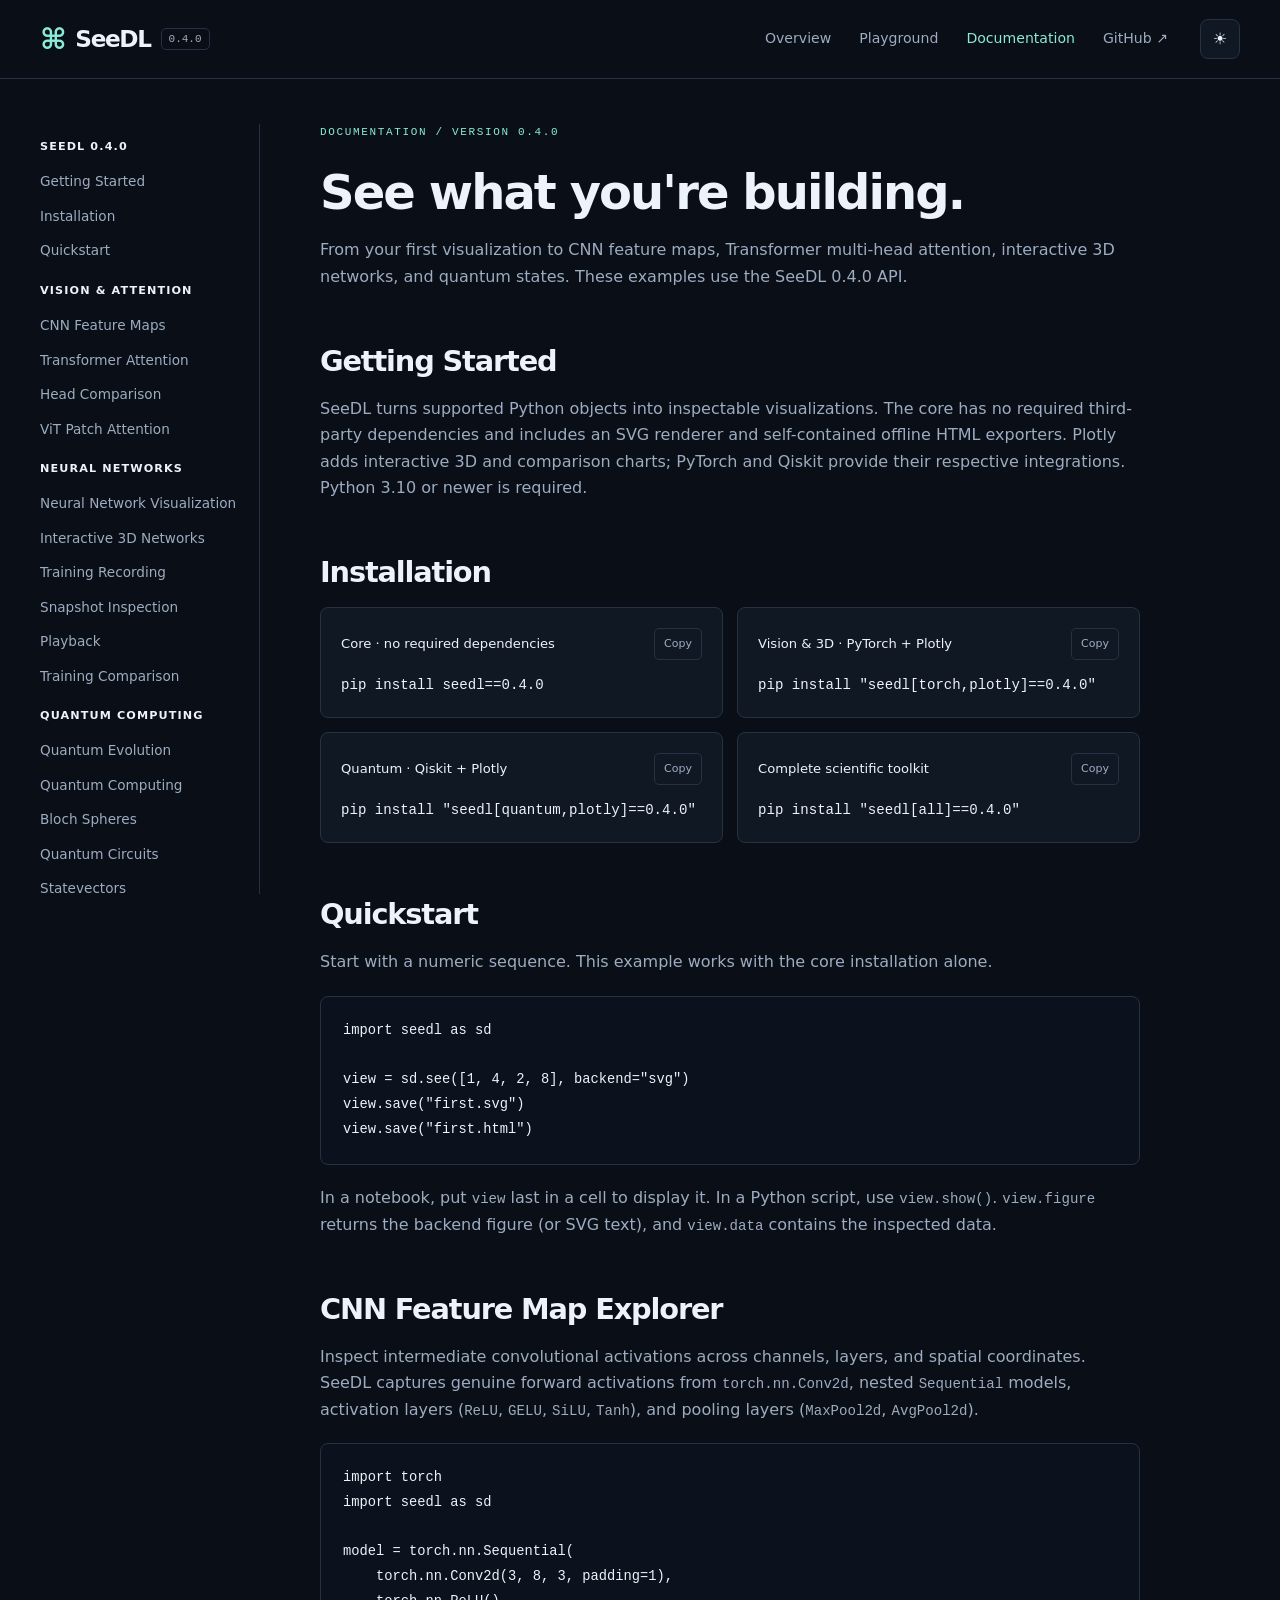
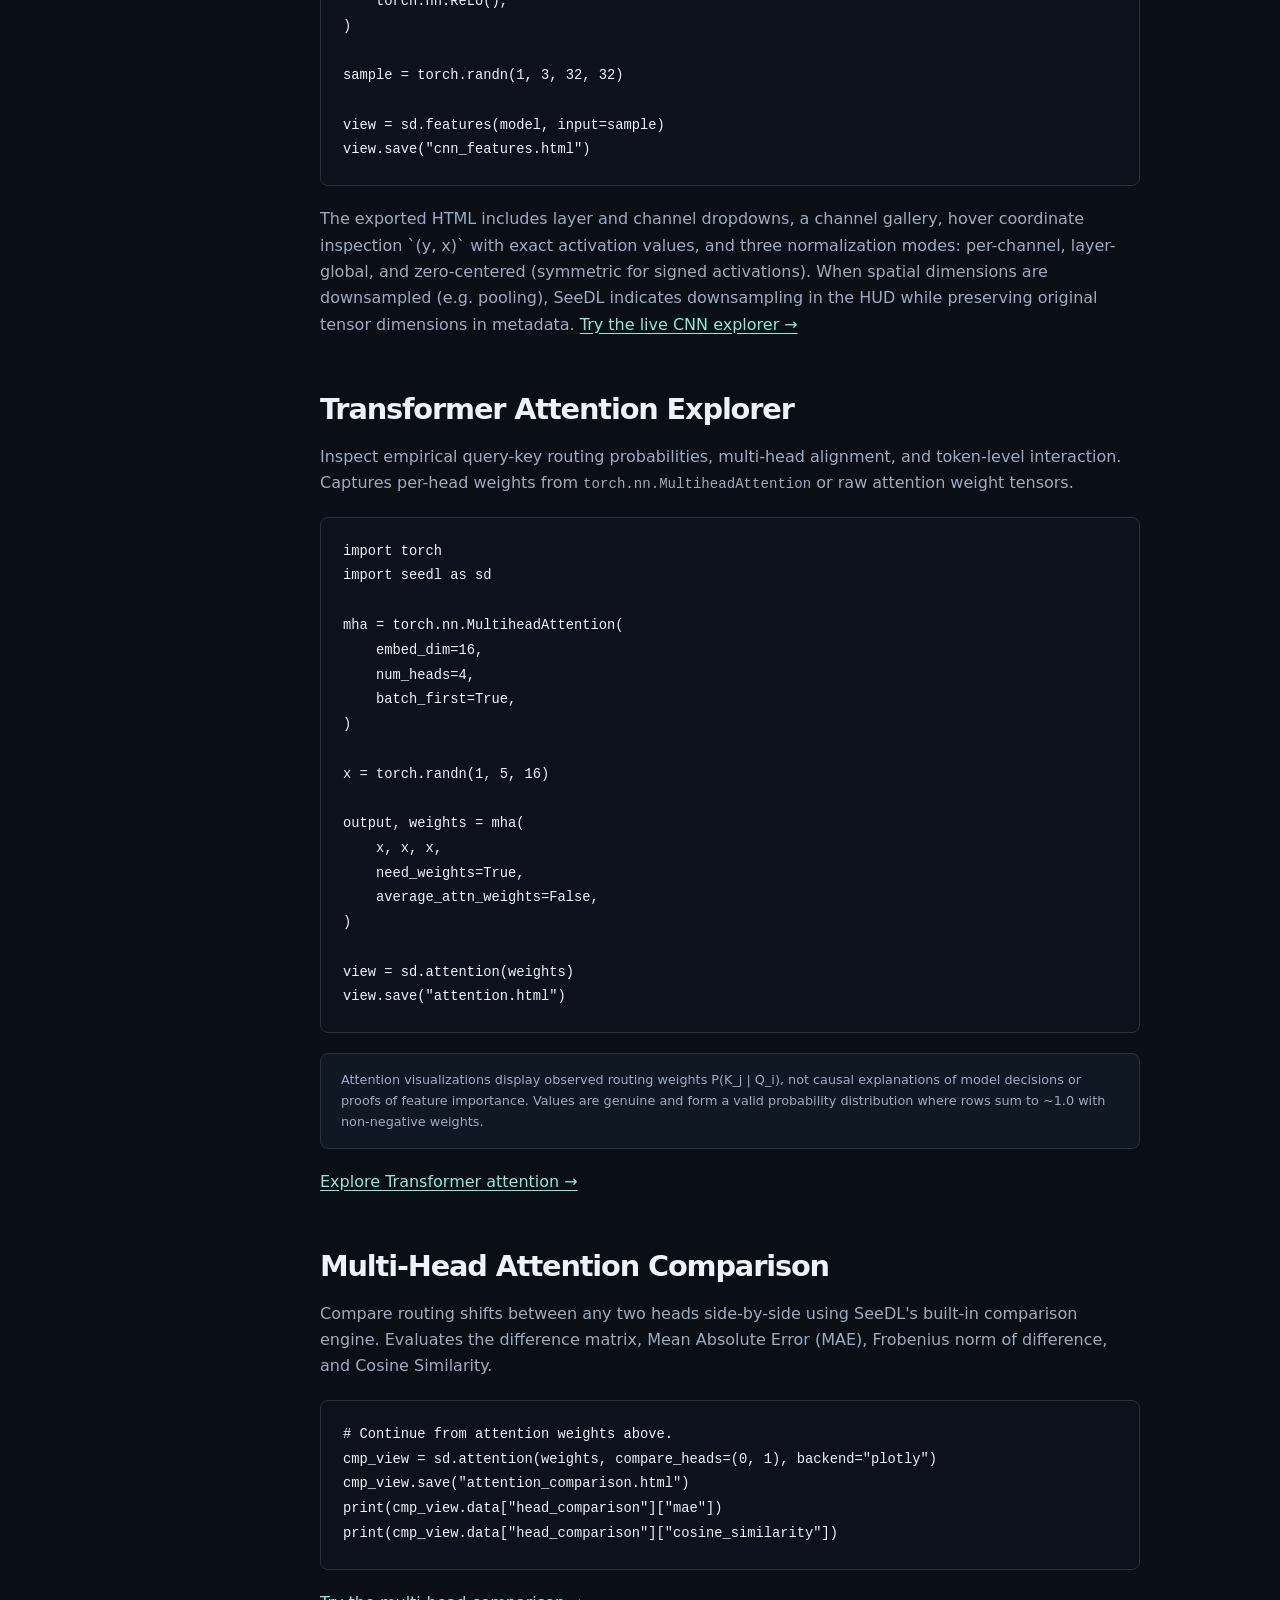
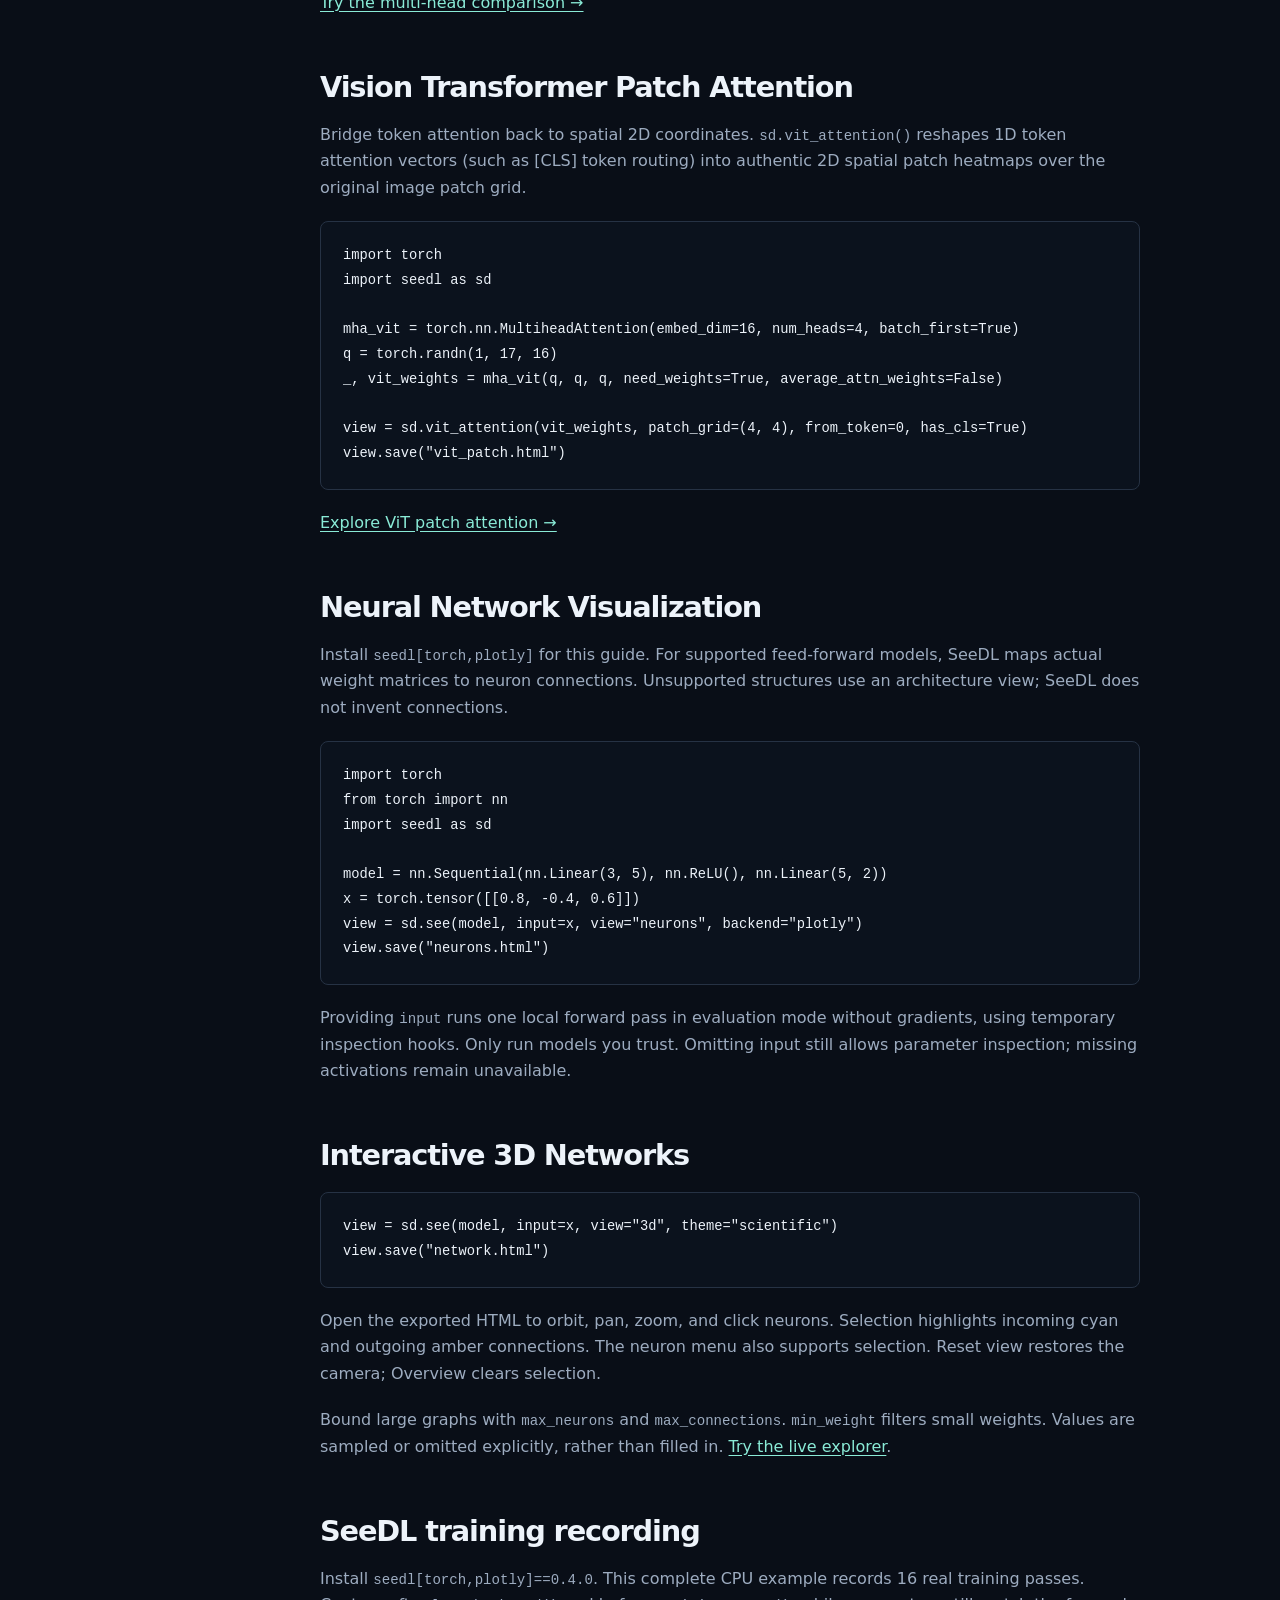
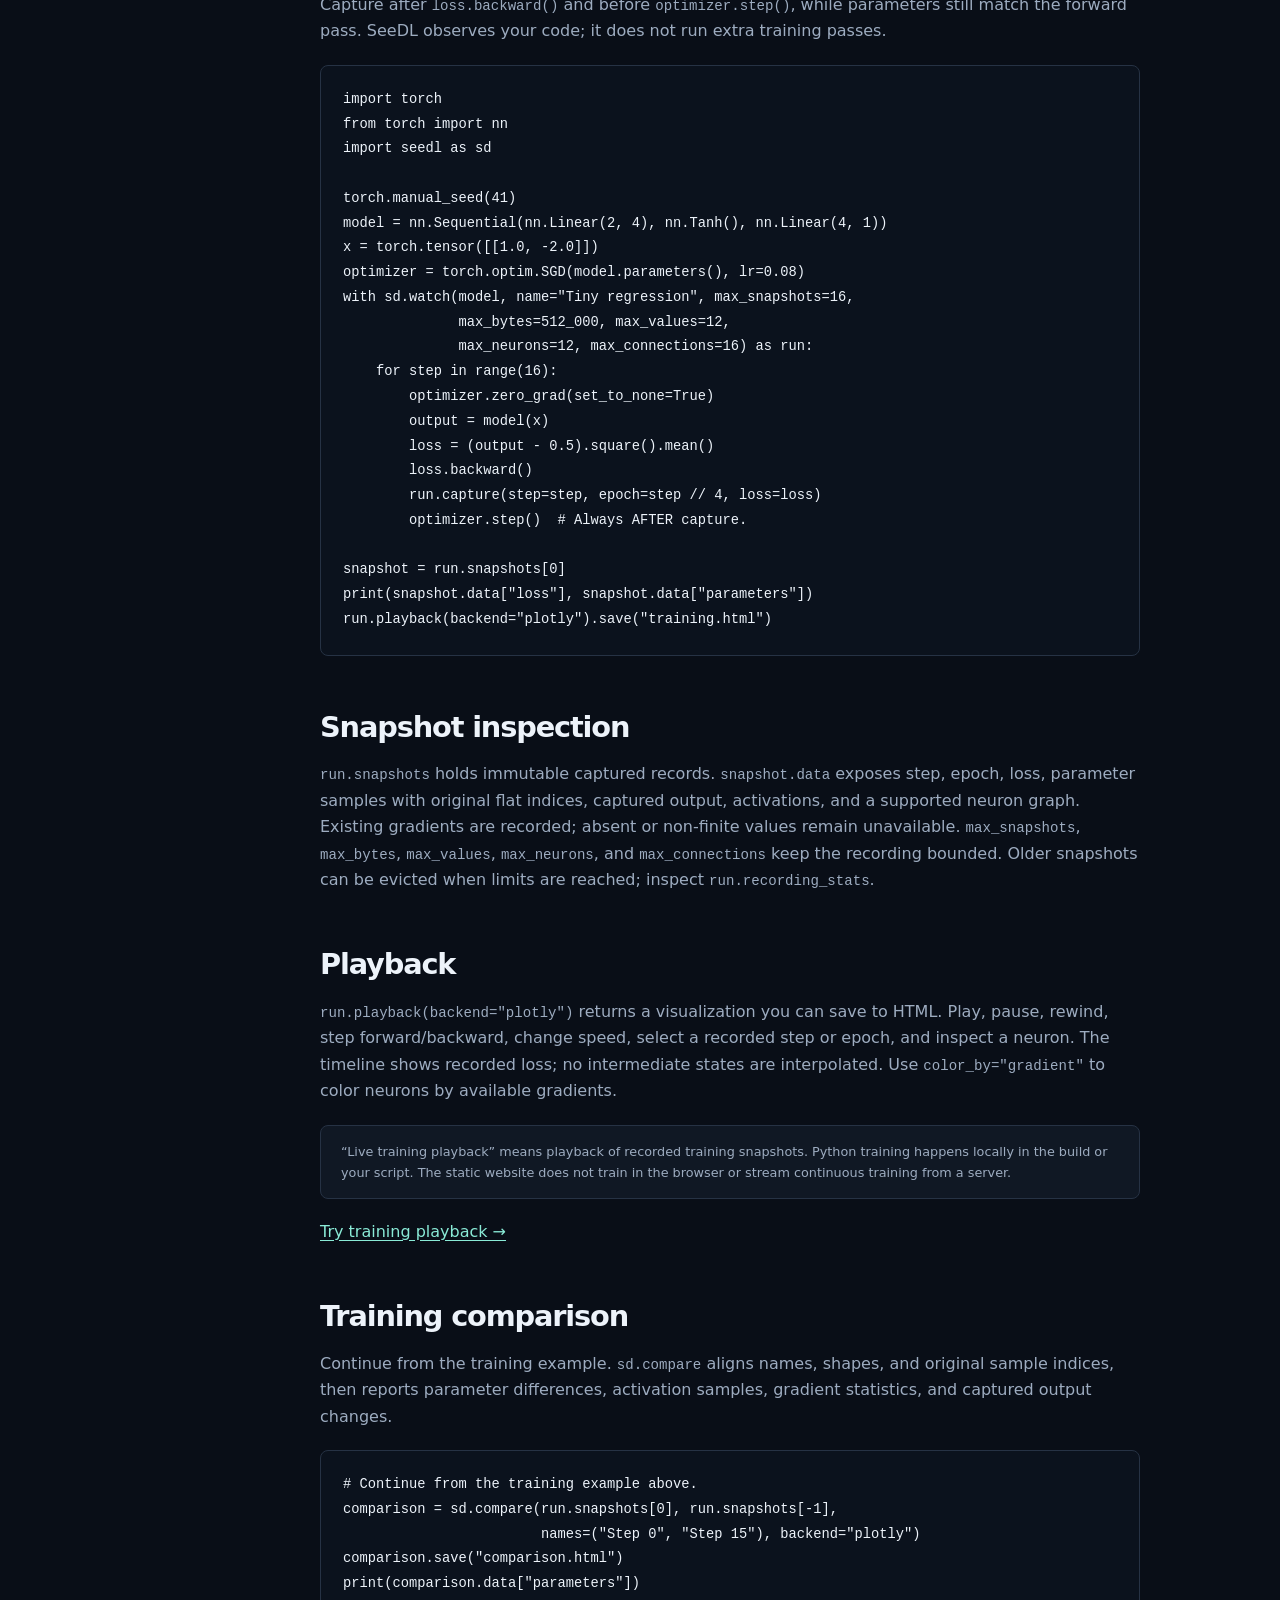
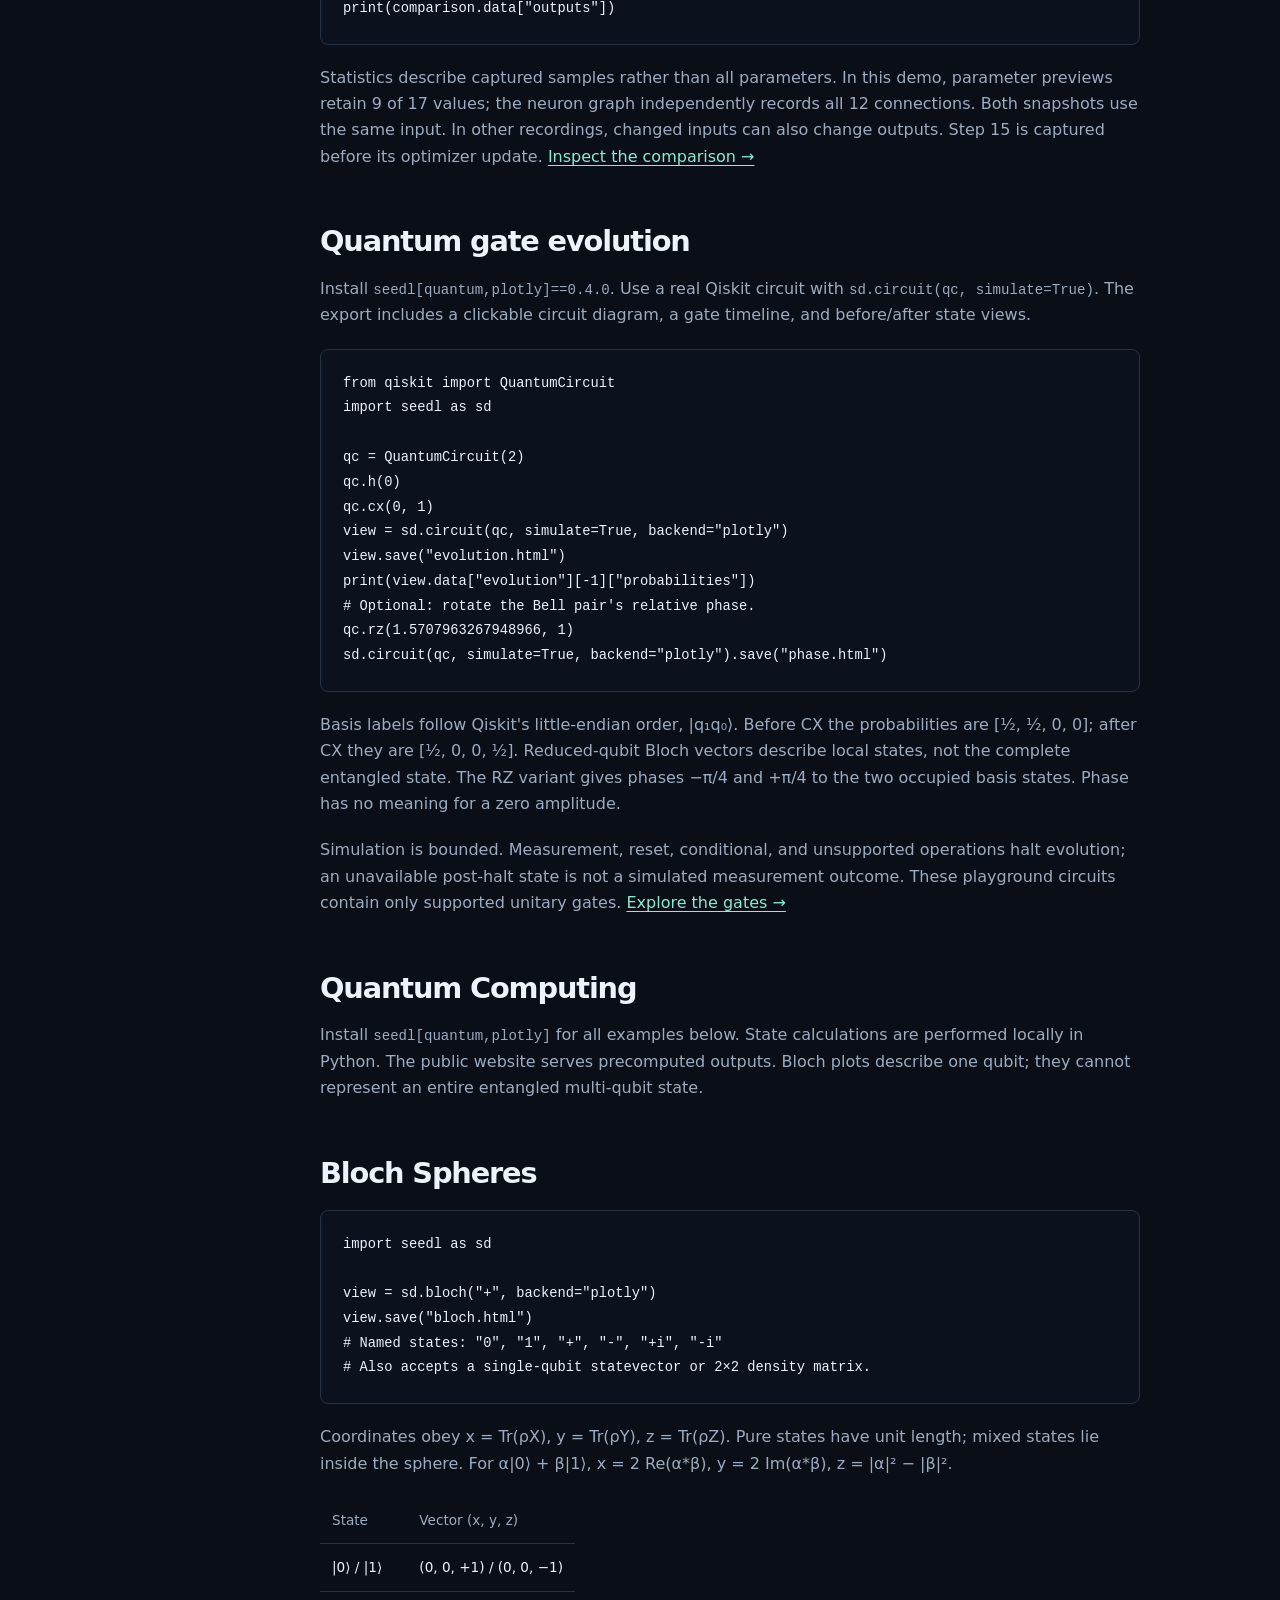
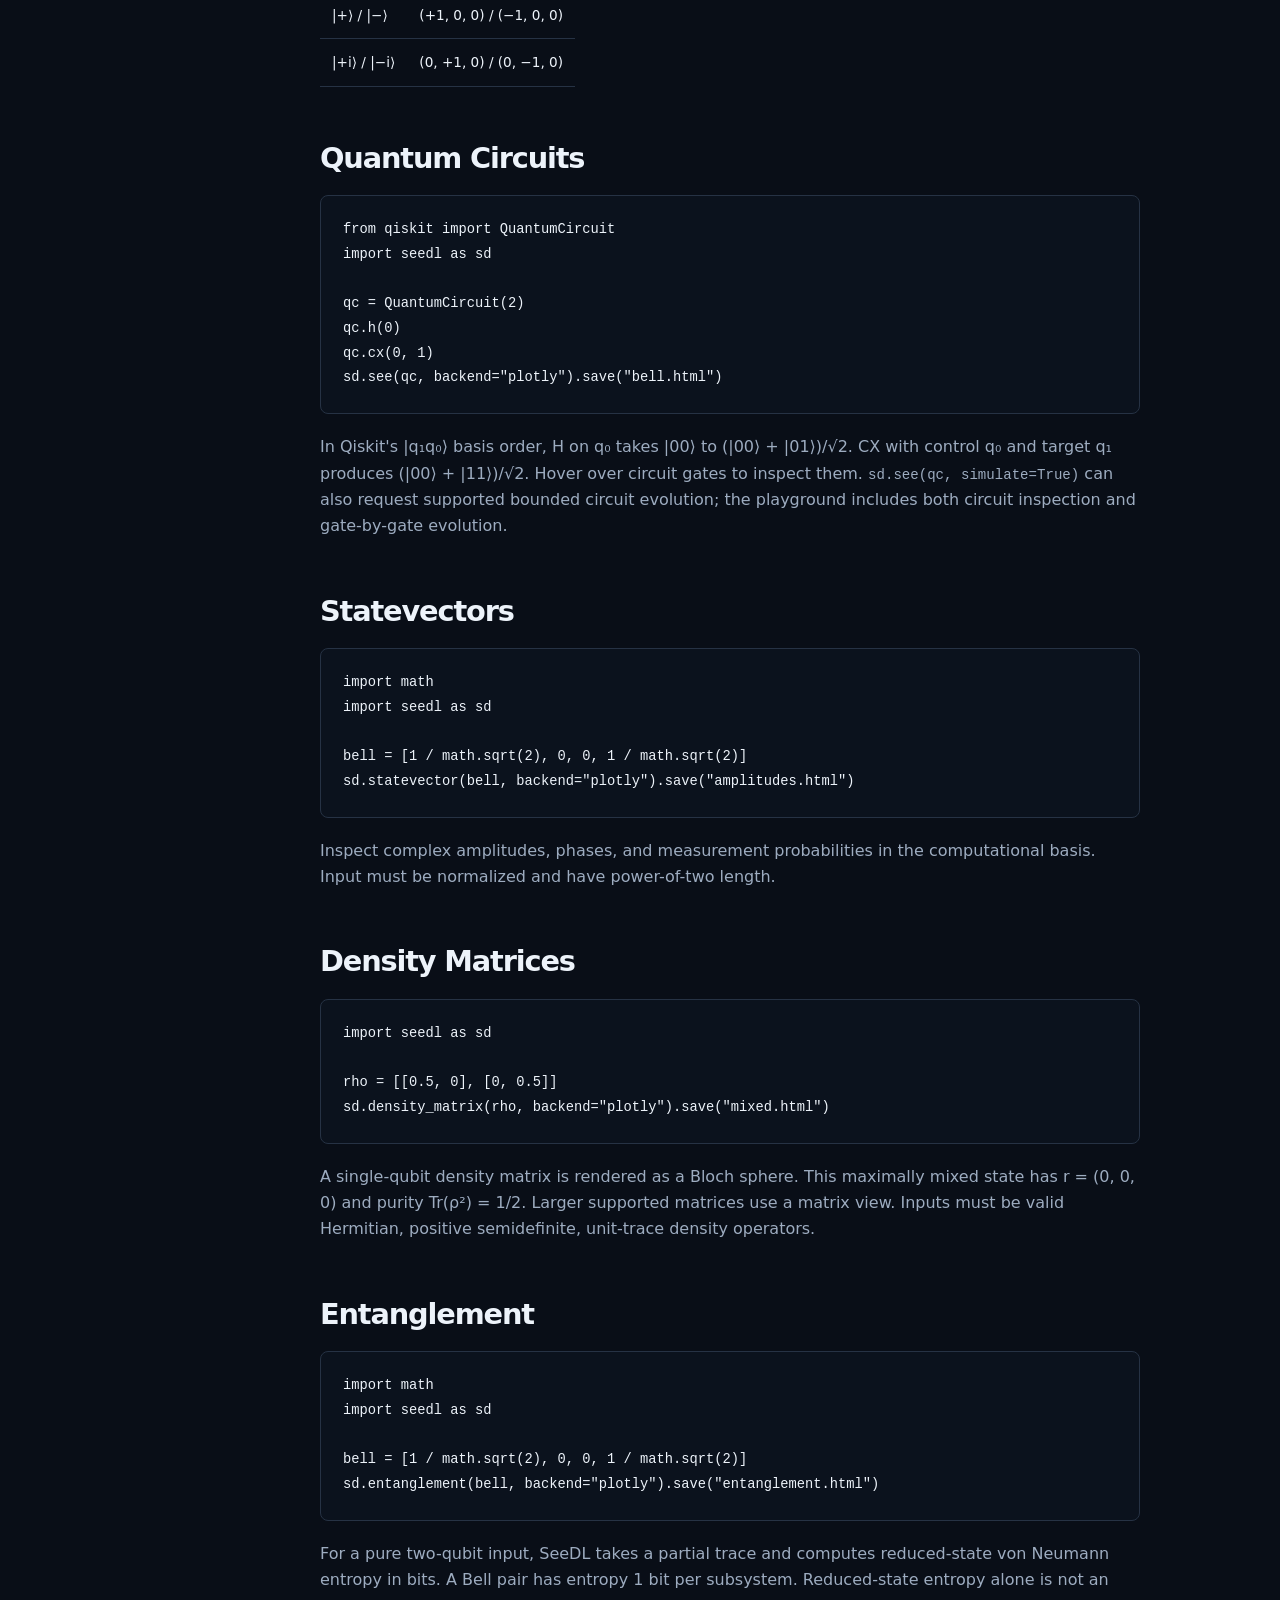
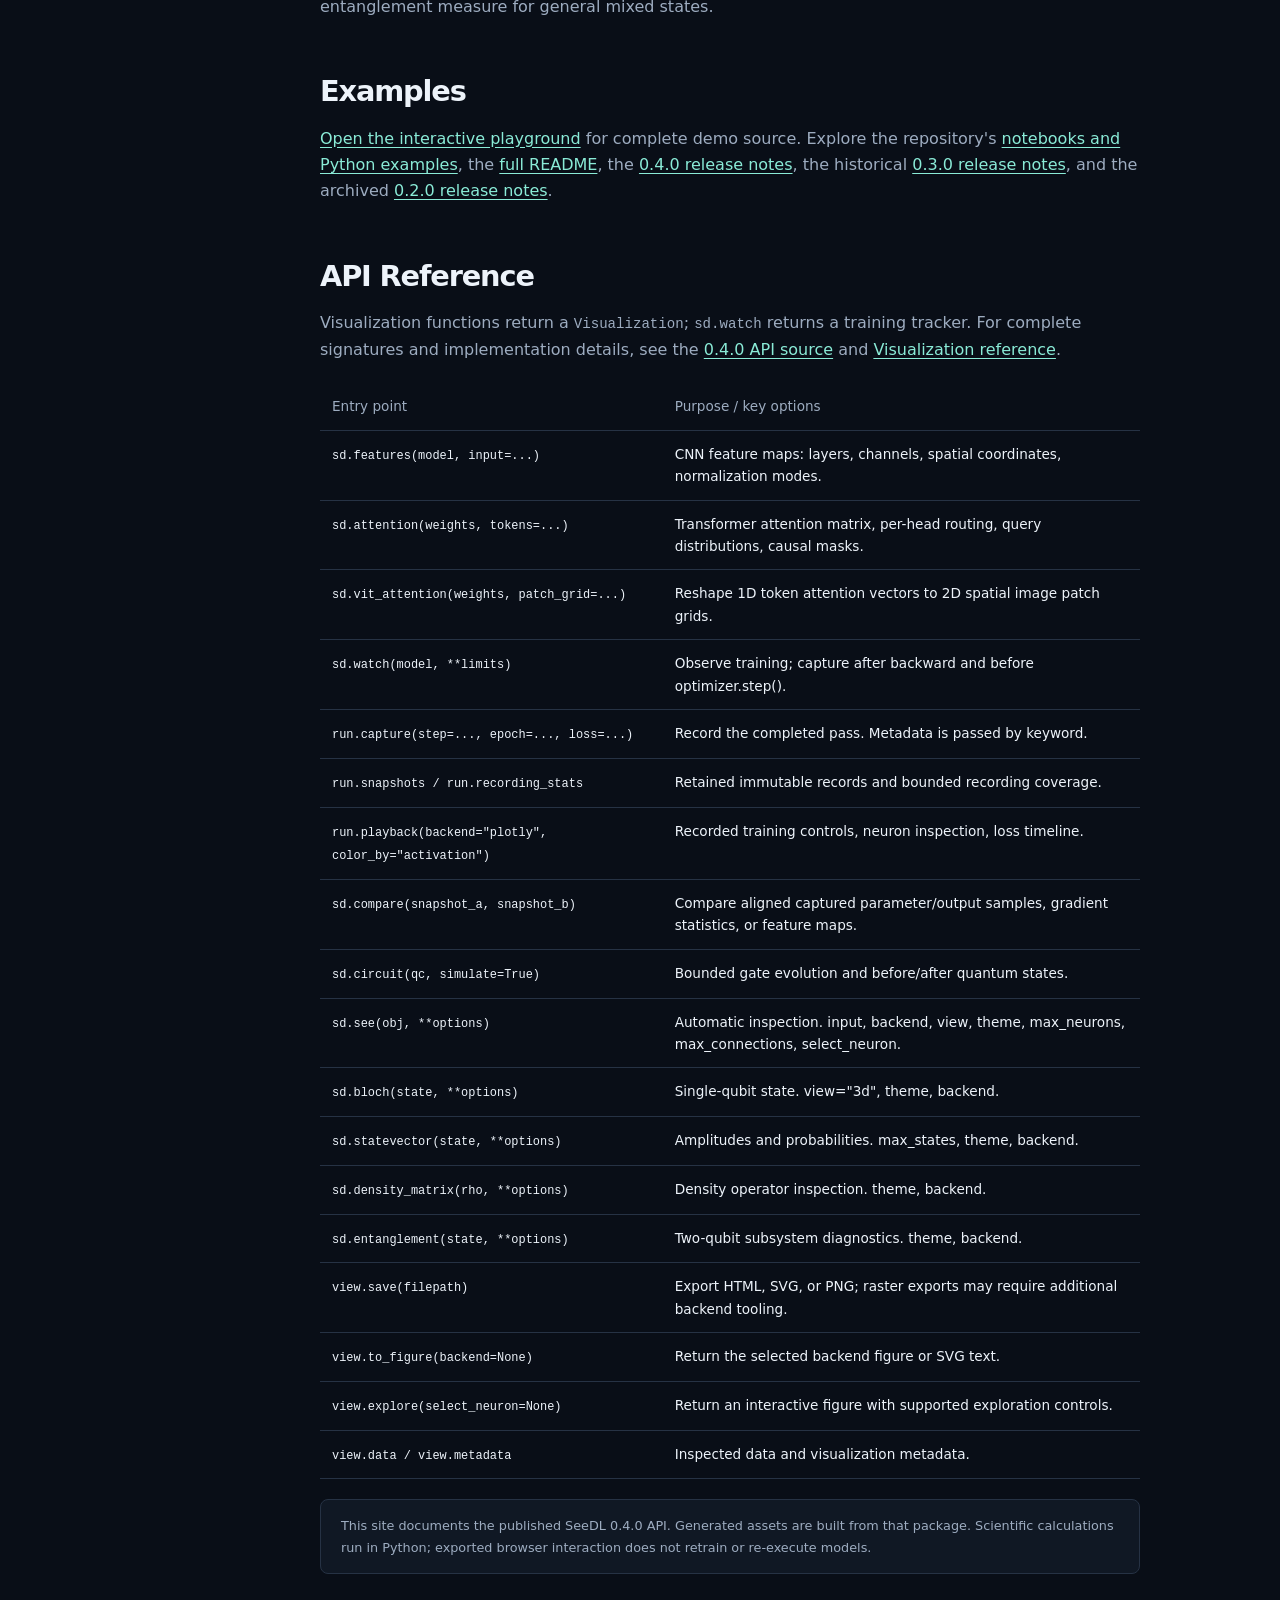
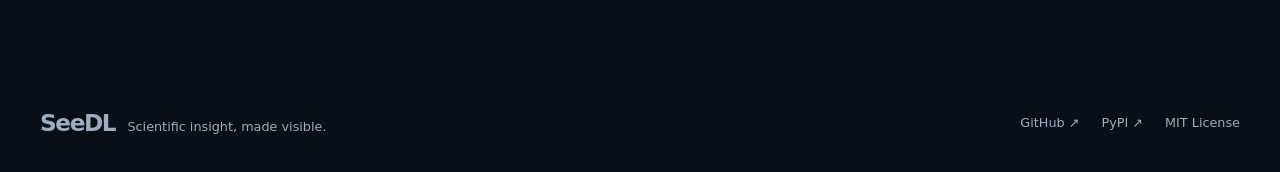
==== commit c60155d5: "feat(website): upgrade website and playground to SeeDL 0.4.0 vision & attention intelligence" ====
--- a/website/docs/index.html
+++ b/website/docs/index.html
@@ -1,21 +1,71 @@
 <!doctype html>
 <html lang="en"><head><meta charset="utf-8"><meta name="viewport" content="width=device-width, initial-scale=1">
-<title>Documentation · SeeDL</title><meta name="description" content="SeeDL 0.3.0 — interactive visualization for deep learning and quantum computing. Explore real PyTorch training snapshots, loss timelines, neural networks, and Qiskit gate evolution.">
+<title>Documentation · SeeDL 0.4.0</title><meta name="description" content="SeeDL 0.4.0 — interactive visualization for deep learning and quantum computing. Explore real CNN feature maps, Transformer multi-head attention, ViT patch routing, 3D neural networks, and Qiskit gate evolution.">
 <meta name="theme-color" content="#090e17"><link rel="icon" href="../assets/favicon.svg" type="image/svg+xml">
 <link rel="stylesheet" href="../assets/style.css"><script src="../assets/site.js" defer></script></head>
 <body><a class="skip" href="#main">Skip to content</a><header class="header"><nav class="nav wrap" aria-label="Main navigation">
-<a class="brand" href="../index.html" aria-label="SeeDL home"><span class="brand-mark" aria-hidden="true">⌘</span>SeeDL <span class="version">0.3.0</span></a>
+<a class="brand" href="../index.html" aria-label="SeeDL home"><span class="brand-mark" aria-hidden="true">⌘</span>SeeDL <span class="version">0.4.0</span></a>
 <button class="menu-button" data-menu aria-label="Toggle navigation" aria-controls="main-links" aria-expanded="false">☰</button>
 <div class="navlinks" id="main-links"><a href="../index.html">Overview</a><a href="../playground.html">Playground</a><a href="../docs/index.html" aria-current="page">Documentation</a><a href="https://github.com/iamaritrasaha/seedl">GitHub ↗</a></div>
 <button class="theme-button" data-theme-toggle aria-label="Use light theme">☀</button></nav></header>
-<main id="main" class="wrap doc-layout"><aside class="docnav" aria-label="Documentation sections"><strong>SeeDL 0.3.0</strong><a href="#getting-started">Getting Started</a><a href="#installation">Installation</a><a href="#quickstart">Quickstart</a><a href="#neural-networks">Neural Network Visualization</a><a href="#interactive-3d">Interactive 3D Networks</a><a href="#training-recording">Training Recording</a><a href="#snapshot-inspection">Snapshot Inspection</a><a href="#training-playback">Playback</a><a href="#training-comparison">Training Comparison</a><a href="#quantum-evolution">Quantum Evolution</a><a href="#quantum">Quantum Computing</a><a href="#bloch-spheres">Bloch Spheres</a><a href="#quantum-circuits">Quantum Circuits</a><a href="#statevectors">Statevectors</a><a href="#density-matrices">Density Matrices</a><a href="#entanglement">Entanglement</a><a href="#examples">Examples</a><a href="#api">API Reference</a></aside><article class="docs"><div class="eyebrow">Documentation / Version 0.3.0</div><h1>See what you're building.</h1><p>From your first visualization to interactive 3D networks and quantum states. These examples use the SeeDL 0.3.0 API.</p>
-<h2 id="getting-started">Getting Started</h2><p>SeeDL turns supported Python objects into inspectable visualizations. The core has no required third-party dependencies and includes an SVG renderer. Plotly adds interactive charts; PyTorch and Qiskit provide their respective integrations. Python 3.10 or newer is required.</p>
-<h2 id="installation">Installation</h2><div class="install-grid"><div class="install"><div class="install-top"><span>Core · no required dependencies</span><button class="copy" data-copy="pip install seedl==0.3.0" aria-label="Copy Core · no required dependencies installation command">Copy</button></div><code>pip install seedl==0.3.0</code></div><div class="install"><div class="install-top"><span>Advanced 3D · PyTorch + Plotly</span><button class="copy" data-copy="pip install &quot;seedl[torch,plotly]==0.3.0&quot;" aria-label="Copy Advanced 3D · PyTorch + Plotly installation command">Copy</button></div><code>pip install &quot;seedl[torch,plotly]==0.3.0&quot;</code></div><div class="install"><div class="install-top"><span>Quantum · Qiskit + Plotly</span><button class="copy" data-copy="pip install &quot;seedl[quantum,plotly]==0.3.0&quot;" aria-label="Copy Quantum · Qiskit + Plotly installation command">Copy</button></div><code>pip install &quot;seedl[quantum,plotly]==0.3.0&quot;</code></div><div class="install"><div class="install-top"><span>Complete scientific toolkit</span><button class="copy" data-copy="pip install &quot;seedl[all]==0.3.0&quot;" aria-label="Copy Complete scientific toolkit installation command">Copy</button></div><code>pip install &quot;seedl[all]==0.3.0&quot;</code></div></div>
+<main id="main" class="wrap doc-layout"><aside class="docnav" aria-label="Documentation sections"><strong>SeeDL 0.4.0</strong><a href="#getting-started">Getting Started</a><a href="#installation">Installation</a><a href="#quickstart">Quickstart</a><strong>Vision &amp; Attention</strong><a href="#cnn-features">CNN Feature Maps</a><a href="#transformer-attention">Transformer Attention</a><a href="#head-comparison">Head Comparison</a><a href="#vit-attention">ViT Patch Attention</a><strong>Neural Networks</strong><a href="#neural-networks">Neural Network Visualization</a><a href="#interactive-3d">Interactive 3D Networks</a><a href="#training-recording">Training Recording</a><a href="#snapshot-inspection">Snapshot Inspection</a><a href="#training-playback">Playback</a><a href="#training-comparison">Training Comparison</a><strong>Quantum Computing</strong><a href="#quantum-evolution">Quantum Evolution</a><a href="#quantum">Quantum Computing</a><a href="#bloch-spheres">Bloch Spheres</a><a href="#quantum-circuits">Quantum Circuits</a><a href="#statevectors">Statevectors</a><a href="#density-matrices">Density Matrices</a><a href="#entanglement">Entanglement</a><strong>Reference</strong><a href="#examples">Examples</a><a href="#api">API Reference</a></aside><article class="docs"><div class="eyebrow">Documentation / Version 0.4.0</div><h1>See what you're building.</h1><p>From your first visualization to CNN feature maps, Transformer multi-head attention, interactive 3D networks, and quantum states. These examples use the SeeDL 0.4.0 API.</p>
+<h2 id="getting-started">Getting Started</h2><p>SeeDL turns supported Python objects into inspectable visualizations. The core has no required third-party dependencies and includes an SVG renderer and self-contained offline HTML exporters. Plotly adds interactive 3D and comparison charts; PyTorch and Qiskit provide their respective integrations. Python 3.10 or newer is required.</p>
+<h2 id="installation">Installation</h2><div class="install-grid"><div class="install"><div class="install-top"><span>Core · no required dependencies</span><button class="copy" data-copy="pip install seedl==0.4.0" aria-label="Copy Core · no required dependencies installation command">Copy</button></div><code>pip install seedl==0.4.0</code></div><div class="install"><div class="install-top"><span>Vision &amp; 3D · PyTorch + Plotly</span><button class="copy" data-copy="pip install &quot;seedl[torch,plotly]==0.4.0&quot;" aria-label="Copy Vision &amp; 3D · PyTorch + Plotly installation command">Copy</button></div><code>pip install &quot;seedl[torch,plotly]==0.4.0&quot;</code></div><div class="install"><div class="install-top"><span>Quantum · Qiskit + Plotly</span><button class="copy" data-copy="pip install &quot;seedl[quantum,plotly]==0.4.0&quot;" aria-label="Copy Quantum · Qiskit + Plotly installation command">Copy</button></div><code>pip install &quot;seedl[quantum,plotly]==0.4.0&quot;</code></div><div class="install"><div class="install-top"><span>Complete scientific toolkit</span><button class="copy" data-copy="pip install &quot;seedl[all]==0.4.0&quot;" aria-label="Copy Complete scientific toolkit installation command">Copy</button></div><code>pip install &quot;seedl[all]==0.4.0&quot;</code></div></div>
 <h2 id="quickstart">Quickstart</h2><p>Start with a numeric sequence. This example works with the core installation alone.</p><pre><code>import seedl as sd
 
 view = sd.see([1, 4, 2, 8], backend=&quot;svg&quot;)
 view.save(&quot;first.svg&quot;)
 view.save(&quot;first.html&quot;)</code></pre><p>In a notebook, put <code>view</code> last in a cell to display it. In a Python script, use <code>view.show()</code>. <code>view.figure</code> returns the backend figure (or SVG text), and <code>view.data</code> contains the inspected data.</p>
+
+<h2 id="cnn-features">CNN Feature Map Explorer</h2><p>Inspect intermediate convolutional activations across channels, layers, and spatial coordinates. SeeDL captures genuine forward activations from <code>torch.nn.Conv2d</code>, nested <code>Sequential</code> models, activation layers (<code>ReLU</code>, <code>GELU</code>, <code>SiLU</code>, <code>Tanh</code>), and pooling layers (<code>MaxPool2d</code>, <code>AvgPool2d</code>).</p><pre><code>import torch
+import seedl as sd
+
+model = torch.nn.Sequential(
+    torch.nn.Conv2d(3, 8, 3, padding=1),
+    torch.nn.ReLU(),
+)
+
+sample = torch.randn(1, 3, 32, 32)
+
+view = sd.features(model, input=sample)
+view.save(&quot;cnn_features.html&quot;)</code></pre><p>The exported HTML includes layer and channel dropdowns, a channel gallery, hover coordinate inspection `(y, x)` with exact activation values, and three normalization modes: per-channel, layer-global, and zero-centered (symmetric for signed activations). When spatial dimensions are downsampled (e.g. pooling), SeeDL indicates downsampling in the HUD while preserving original tensor dimensions in metadata. <a href="../playground.html#cnn">Try the live CNN explorer →</a></p>
+
+<h2 id="transformer-attention">Transformer Attention Explorer</h2><p>Inspect empirical query-key routing probabilities, multi-head alignment, and token-level interaction. Captures per-head weights from <code>torch.nn.MultiheadAttention</code> or raw attention weight tensors.</p><pre><code>import torch
+import seedl as sd
+
+mha = torch.nn.MultiheadAttention(
+    embed_dim=16,
+    num_heads=4,
+    batch_first=True,
+)
+
+x = torch.randn(1, 5, 16)
+
+output, weights = mha(
+    x, x, x,
+    need_weights=True,
+    average_attn_weights=False,
+)
+
+view = sd.attention(weights)
+view.save(&quot;attention.html&quot;)</code></pre><p class="notice">Attention visualizations display observed routing weights P(K_j | Q_i), not causal explanations of model decisions or proofs of feature importance. Values are genuine and form a valid probability distribution where rows sum to ~1.0 with non-negative weights.</p><p><a href="../playground.html#attention">Explore Transformer attention →</a></p>
+
+<h2 id="head-comparison">Multi-Head Attention Comparison</h2><p>Compare routing shifts between any two heads side-by-side using SeeDL's built-in comparison engine. Evaluates the difference matrix, Mean Absolute Error (MAE), Frobenius norm of difference, and Cosine Similarity.</p><pre><code># Continue from attention weights above.
+cmp_view = sd.attention(weights, compare_heads=(0, 1), backend=&quot;plotly&quot;)
+cmp_view.save(&quot;attention_comparison.html&quot;)
+print(cmp_view.data[&quot;head_comparison&quot;][&quot;mae&quot;])
+print(cmp_view.data[&quot;head_comparison&quot;][&quot;cosine_similarity&quot;])</code></pre><p><a href="../playground.html#attention-cmp">Try the multi-head comparison →</a></p>
+
+<h2 id="vit-attention">Vision Transformer Patch Attention</h2><p>Bridge token attention back to spatial 2D coordinates. <code>sd.vit_attention()</code> reshapes 1D token attention vectors (such as [CLS] token routing) into authentic 2D spatial patch heatmaps over the original image patch grid.</p><pre><code>import torch
+import seedl as sd
+
+mha_vit = torch.nn.MultiheadAttention(embed_dim=16, num_heads=4, batch_first=True)
+q = torch.randn(1, 17, 16)
+_, vit_weights = mha_vit(q, q, q, need_weights=True, average_attn_weights=False)
+
+view = sd.vit_attention(vit_weights, patch_grid=(4, 4), from_token=0, has_cls=True)
+view.save(&quot;vit_patch.html&quot;)</code></pre><p><a href="../playground.html#vit">Explore ViT patch attention →</a></p>
+
 <h2 id="neural-networks">Neural Network Visualization</h2><p>Install <code>seedl[torch,plotly]</code> for this guide. For supported feed-forward models, SeeDL maps actual weight matrices to neuron connections. Unsupported structures use an architecture view; SeeDL does not invent connections.</p><pre><code>import torch
 from torch import nn
 import seedl as sd
@@ -26,7 +76,7 @@
 view.save(&quot;neurons.html&quot;)</code></pre><p>Providing <code>input</code> runs one local forward pass in evaluation mode without gradients, using temporary inspection hooks. Only run models you trust. Omitting input still allows parameter inspection; missing activations remain unavailable.</p>
 <h2 id="interactive-3d">Interactive 3D Networks</h2><pre><code>view = sd.see(model, input=x, view=&quot;3d&quot;, theme=&quot;scientific&quot;)
 view.save(&quot;network.html&quot;)</code></pre><p>Open the exported HTML to orbit, pan, zoom, and click neurons. Selection highlights incoming cyan and outgoing amber connections. The neuron menu also supports selection. Reset view restores the camera; Overview clears selection.</p><p>Bound large graphs with <code>max_neurons</code> and <code>max_connections</code>. <code>min_weight</code> filters small weights. Values are sampled or omitted explicitly, rather than filled in. <a href="../playground.html#network">Try the live explorer</a>.</p>
-<h2 id="training-recording">SeeDL 0.3.0: record your first training run</h2><p>Install <code>seedl[torch,plotly]==0.3.0</code>. This complete CPU example records 16 real training passes. Capture after <code>loss.backward()</code> and before <code>optimizer.step()</code>, while parameters still match the forward pass. SeeDL observes your code; it does not run extra training passes.</p><pre><code>import torch
+<h2 id="training-recording">SeeDL training recording</h2><p>Install <code>seedl[torch,plotly]==0.4.0</code>. This complete CPU example records 16 real training passes. Capture after <code>loss.backward()</code> and before <code>optimizer.step()</code>, while parameters still match the forward pass. SeeDL observes your code; it does not run extra training passes.</p><pre><code>import torch
 from torch import nn
 import seedl as sd
 
@@ -55,7 +105,7 @@
 comparison.save(&quot;comparison.html&quot;)
 print(comparison.data[&quot;parameters&quot;])
 print(comparison.data[&quot;outputs&quot;])</code></pre><p>Statistics describe captured samples rather than all parameters. In this demo, parameter previews retain 9 of 17 values; the neuron graph independently records all 12 connections. Both snapshots use the same input. In other recordings, changed inputs can also change outputs. Step 15 is captured before its optimizer update. <a href="../playground.html#comparison">Inspect the comparison →</a></p>
-<h2 id="quantum-evolution">Quantum gate evolution</h2><p>Install <code>seedl[quantum,plotly]==0.3.0</code>. Use a real Qiskit circuit with <code>sd.circuit(qc, simulate=True)</code>. The export includes a clickable circuit diagram, a gate timeline, and before/after state views.</p><pre><code>from qiskit import QuantumCircuit
+<h2 id="quantum-evolution">Quantum gate evolution</h2><p>Install <code>seedl[quantum,plotly]==0.4.0</code>. Use a real Qiskit circuit with <code>sd.circuit(qc, simulate=True)</code>. The export includes a clickable circuit diagram, a gate timeline, and before/after state views.</p><pre><code>from qiskit import QuantumCircuit
 import seedl as sd
 
 qc = QuantumCircuit(2)
@@ -95,6 +145,6 @@
 
 bell = [1 / math.sqrt(2), 0, 0, 1 / math.sqrt(2)]
 sd.entanglement(bell, backend=&quot;plotly&quot;).save(&quot;entanglement.html&quot;)</code></pre><p>For a pure two-qubit input, SeeDL takes a partial trace and computes reduced-state von Neumann entropy in bits. A Bell pair has entropy 1 bit per subsystem. Reduced-state entropy alone is not an entanglement measure for general mixed states.</p>
-<h2 id="examples">Examples</h2><p><a href="../playground.html">Open the interactive playground</a> for complete demo source. Explore the repository's <a href="https://github.com/iamaritrasaha/seedl/tree/main/examples">notebooks and Python examples</a>, the <a href="https://github.com/iamaritrasaha/seedl/blob/main/README.md">full README</a>, the <a href="https://github.com/iamaritrasaha/seedl/releases/tag/v0.3.0">0.3.0 release notes</a>, and the archived <a href="https://github.com/iamaritrasaha/seedl/blob/main/docs/RELEASE_NOTES_0.2.0.md">0.2.0 release notes</a>.</p>
-<h2 id="api">API Reference</h2><p>Visualization functions return a <code>Visualization</code>; <code>sd.watch</code> returns a training tracker. For complete signatures and implementation details, see the <a href="https://github.com/iamaritrasaha/seedl/blob/v0.3.0/src/seedl/api.py">0.3.0 API source</a> and <a href="https://github.com/iamaritrasaha/seedl/blob/v0.3.0/src/seedl/view.py">Visualization reference</a>.</p><table><thead><tr><th>Entry point</th><th>Purpose / key options</th></tr></thead><tbody><tr><td><code>sd.watch(model, **limits)</code></td><td>Observe training; capture after backward and before optimizer.step().</td></tr><tr><td><code>run.capture(step=..., epoch=..., loss=...)</code></td><td>Record the completed pass. Metadata is passed by keyword.</td></tr><tr><td><code>run.snapshots / run.recording_stats</code></td><td>Retained immutable records and bounded recording coverage.</td></tr><tr><td><code>run.playback(backend="plotly", color_by="activation")</code></td><td>Recorded training controls, neuron inspection, loss timeline.</td></tr><tr><td><code>sd.compare(snapshot_a, snapshot_b)</code></td><td>Compare aligned captured parameter/output samples and gradient statistics.</td></tr><tr><td><code>sd.circuit(qc, simulate=True)</code></td><td>Bounded gate evolution and before/after quantum states.</td></tr><tr><td><code>sd.see(obj, **options)</code></td><td>Automatic inspection. input, backend, view, theme, max_neurons, max_connections, select_neuron.</td></tr><tr><td><code>sd.bloch(state, **options)</code></td><td>Single-qubit state. view="3d", theme, backend.</td></tr><tr><td><code>sd.statevector(state, **options)</code></td><td>Amplitudes and probabilities. max_states, theme, backend.</td></tr><tr><td><code>sd.density_matrix(rho, **options)</code></td><td>Density operator inspection. theme, backend.</td></tr><tr><td><code>sd.entanglement(state, **options)</code></td><td>Two-qubit subsystem diagnostics. theme, backend.</td></tr><tr><td><code>view.save(filepath)</code></td><td>Export HTML, SVG, or PNG; raster exports may require additional backend tooling.</td></tr><tr><td><code>view.to_figure(backend=None)</code></td><td>Return the selected backend figure or SVG text.</td></tr><tr><td><code>view.explore(select_neuron=None)</code></td><td>Return an interactive figure with supported exploration controls.</td></tr><tr><td><code>view.data / view.metadata</code></td><td>Inspected data and visualization metadata.</td></tr></tbody></table><p class="notice">This site documents the stable 0.3.0 API. Generated assets are built from that checkout. Scientific calculations run in Python; exported browser interaction does not retrain or re-execute models.</p></article></main>
-<footer class="footer wrap"><span><a class="brand" href="../index.html">SeeDL</a> &nbsp; Scientific insight, made visible.</span><div><a href="https://github.com/iamaritrasaha/seedl">GitHub ↗</a><a href="https://pypi.org/project/seedl/">PyPI ↗</a><a href="https://github.com/iamaritrasaha/seedl/blob/main/LICENSE">MIT License</a></div></footer></body></html>+<h2 id="examples">Examples</h2><p><a href="../playground.html">Open the interactive playground</a> for complete demo source. Explore the repository's <a href="https://github.com/iamaritrasaha/seedl/tree/main/examples">notebooks and Python examples</a>, the <a href="https://github.com/iamaritrasaha/seedl/blob/main/README.md">full README</a>, the <a href="https://github.com/iamaritrasaha/seedl/releases/tag/v0.4.0">0.4.0 release notes</a>, the historical <a href="https://github.com/iamaritrasaha/seedl/releases/tag/v0.3.0">0.3.0 release notes</a>, and the archived <a href="https://github.com/iamaritrasaha/seedl/blob/main/docs/RELEASE_NOTES_0.2.0.md">0.2.0 release notes</a>.</p>
+<h2 id="api">API Reference</h2><p>Visualization functions return a <code>Visualization</code>; <code>sd.watch</code> returns a training tracker. For complete signatures and implementation details, see the <a href="https://github.com/iamaritrasaha/seedl/blob/v0.4.0/src/seedl/api.py">0.4.0 API source</a> and <a href="https://github.com/iamaritrasaha/seedl/blob/v0.4.0/src/seedl/view.py">Visualization reference</a>.</p><table><thead><tr><th>Entry point</th><th>Purpose / key options</th></tr></thead><tbody><tr><td><code>sd.features(model, input=...)</code></td><td>CNN feature maps: layers, channels, spatial coordinates, normalization modes.</td></tr><tr><td><code>sd.attention(weights, tokens=...)</code></td><td>Transformer attention matrix, per-head routing, query distributions, causal masks.</td></tr><tr><td><code>sd.vit_attention(weights, patch_grid=...)</code></td><td>Reshape 1D token attention vectors to 2D spatial image patch grids.</td></tr><tr><td><code>sd.watch(model, **limits)</code></td><td>Observe training; capture after backward and before optimizer.step().</td></tr><tr><td><code>run.capture(step=..., epoch=..., loss=...)</code></td><td>Record the completed pass. Metadata is passed by keyword.</td></tr><tr><td><code>run.snapshots / run.recording_stats</code></td><td>Retained immutable records and bounded recording coverage.</td></tr><tr><td><code>run.playback(backend="plotly", color_by="activation")</code></td><td>Recorded training controls, neuron inspection, loss timeline.</td></tr><tr><td><code>sd.compare(snapshot_a, snapshot_b)</code></td><td>Compare aligned captured parameter/output samples, gradient statistics, or feature maps.</td></tr><tr><td><code>sd.circuit(qc, simulate=True)</code></td><td>Bounded gate evolution and before/after quantum states.</td></tr><tr><td><code>sd.see(obj, **options)</code></td><td>Automatic inspection. input, backend, view, theme, max_neurons, max_connections, select_neuron.</td></tr><tr><td><code>sd.bloch(state, **options)</code></td><td>Single-qubit state. view="3d", theme, backend.</td></tr><tr><td><code>sd.statevector(state, **options)</code></td><td>Amplitudes and probabilities. max_states, theme, backend.</td></tr><tr><td><code>sd.density_matrix(rho, **options)</code></td><td>Density operator inspection. theme, backend.</td></tr><tr><td><code>sd.entanglement(state, **options)</code></td><td>Two-qubit subsystem diagnostics. theme, backend.</td></tr><tr><td><code>view.save(filepath)</code></td><td>Export HTML, SVG, or PNG; raster exports may require additional backend tooling.</td></tr><tr><td><code>view.to_figure(backend=None)</code></td><td>Return the selected backend figure or SVG text.</td></tr><tr><td><code>view.explore(select_neuron=None)</code></td><td>Return an interactive figure with supported exploration controls.</td></tr><tr><td><code>view.data / view.metadata</code></td><td>Inspected data and visualization metadata.</td></tr></tbody></table><p class="notice">This site documents the published SeeDL 0.4.0 API. Generated assets are built from that package. Scientific calculations run in Python; exported browser interaction does not retrain or re-execute models.</p></article></main>
+<footer class="footer wrap"><span><a class="brand" href="../index.html">SeeDL</a> &nbsp; Scientific insight, made visible.</span><div><a href="https://github.com/iamaritrasaha/seedl">GitHub ↗</a><a href="https://pypi.org/project/seedl/0.4.0/">PyPI ↗</a><a href="https://github.com/iamaritrasaha/seedl/blob/main/LICENSE">MIT License</a></div></footer></body></html>
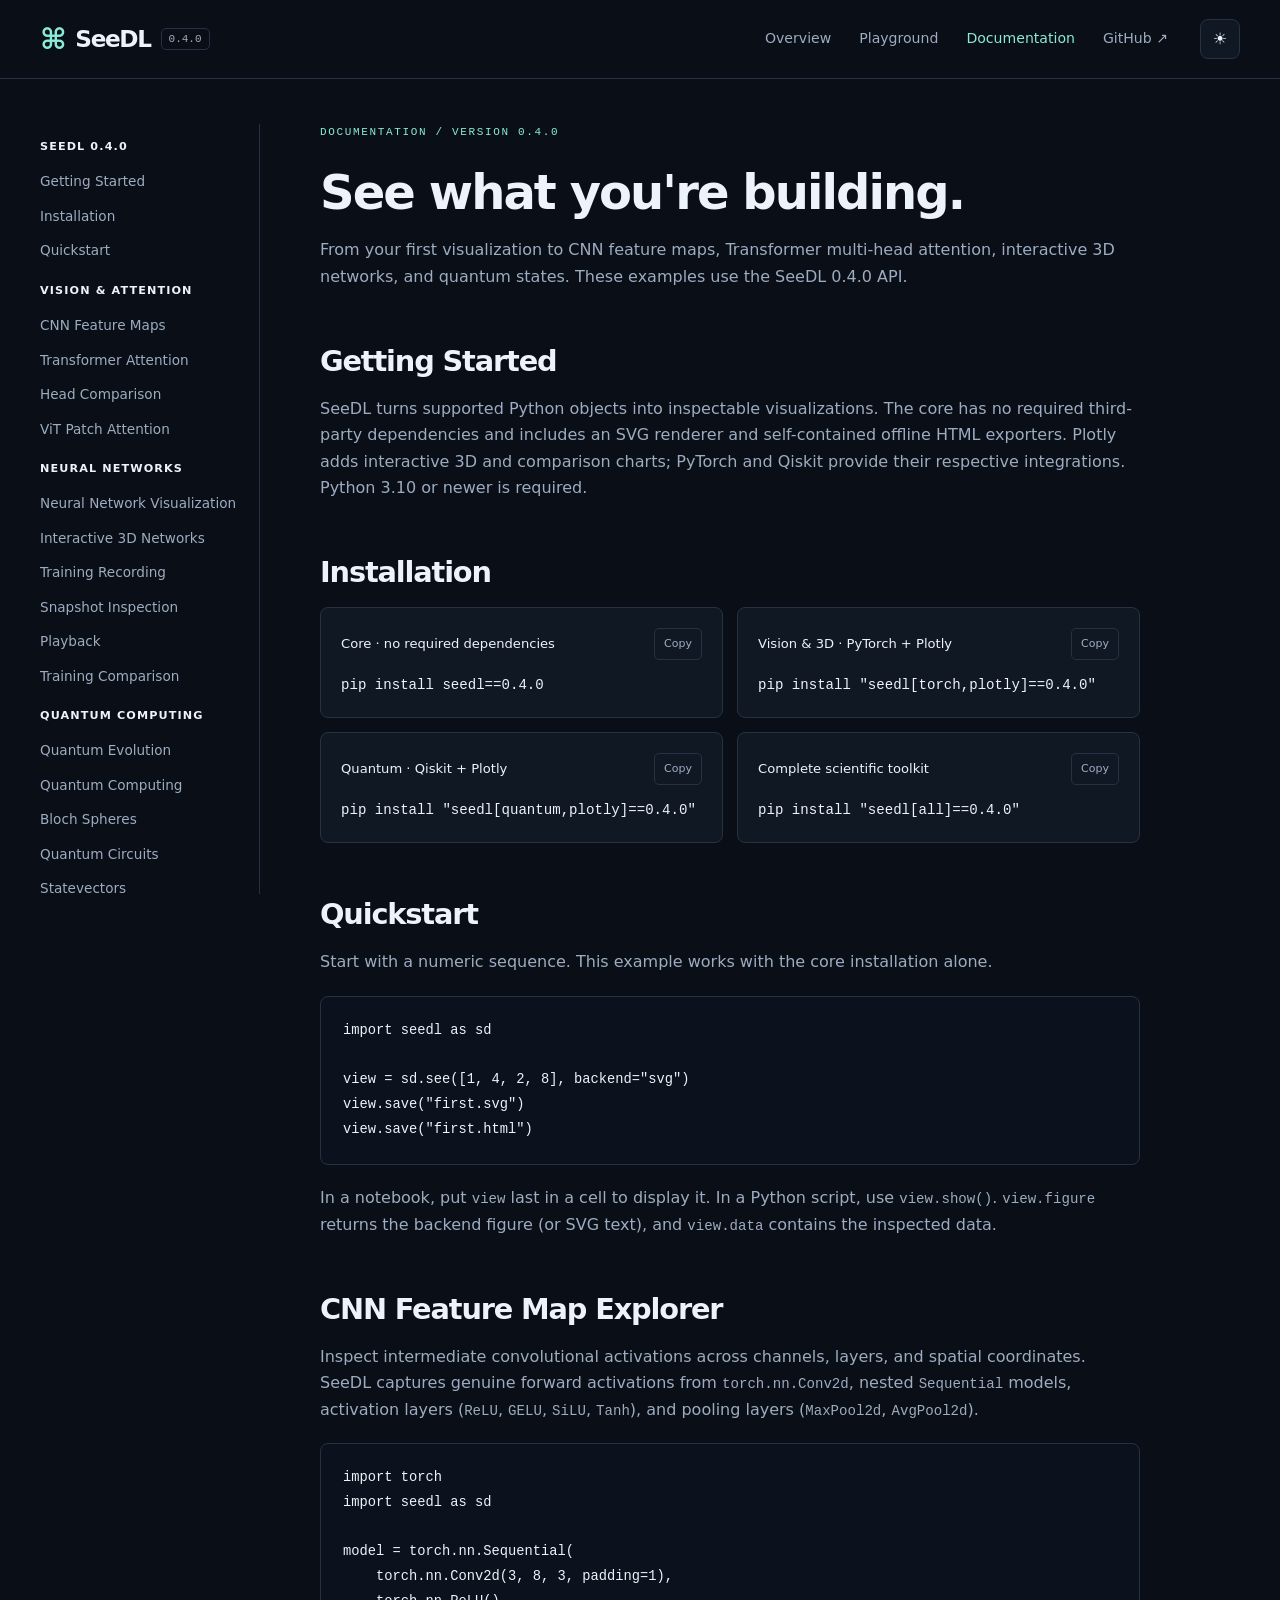
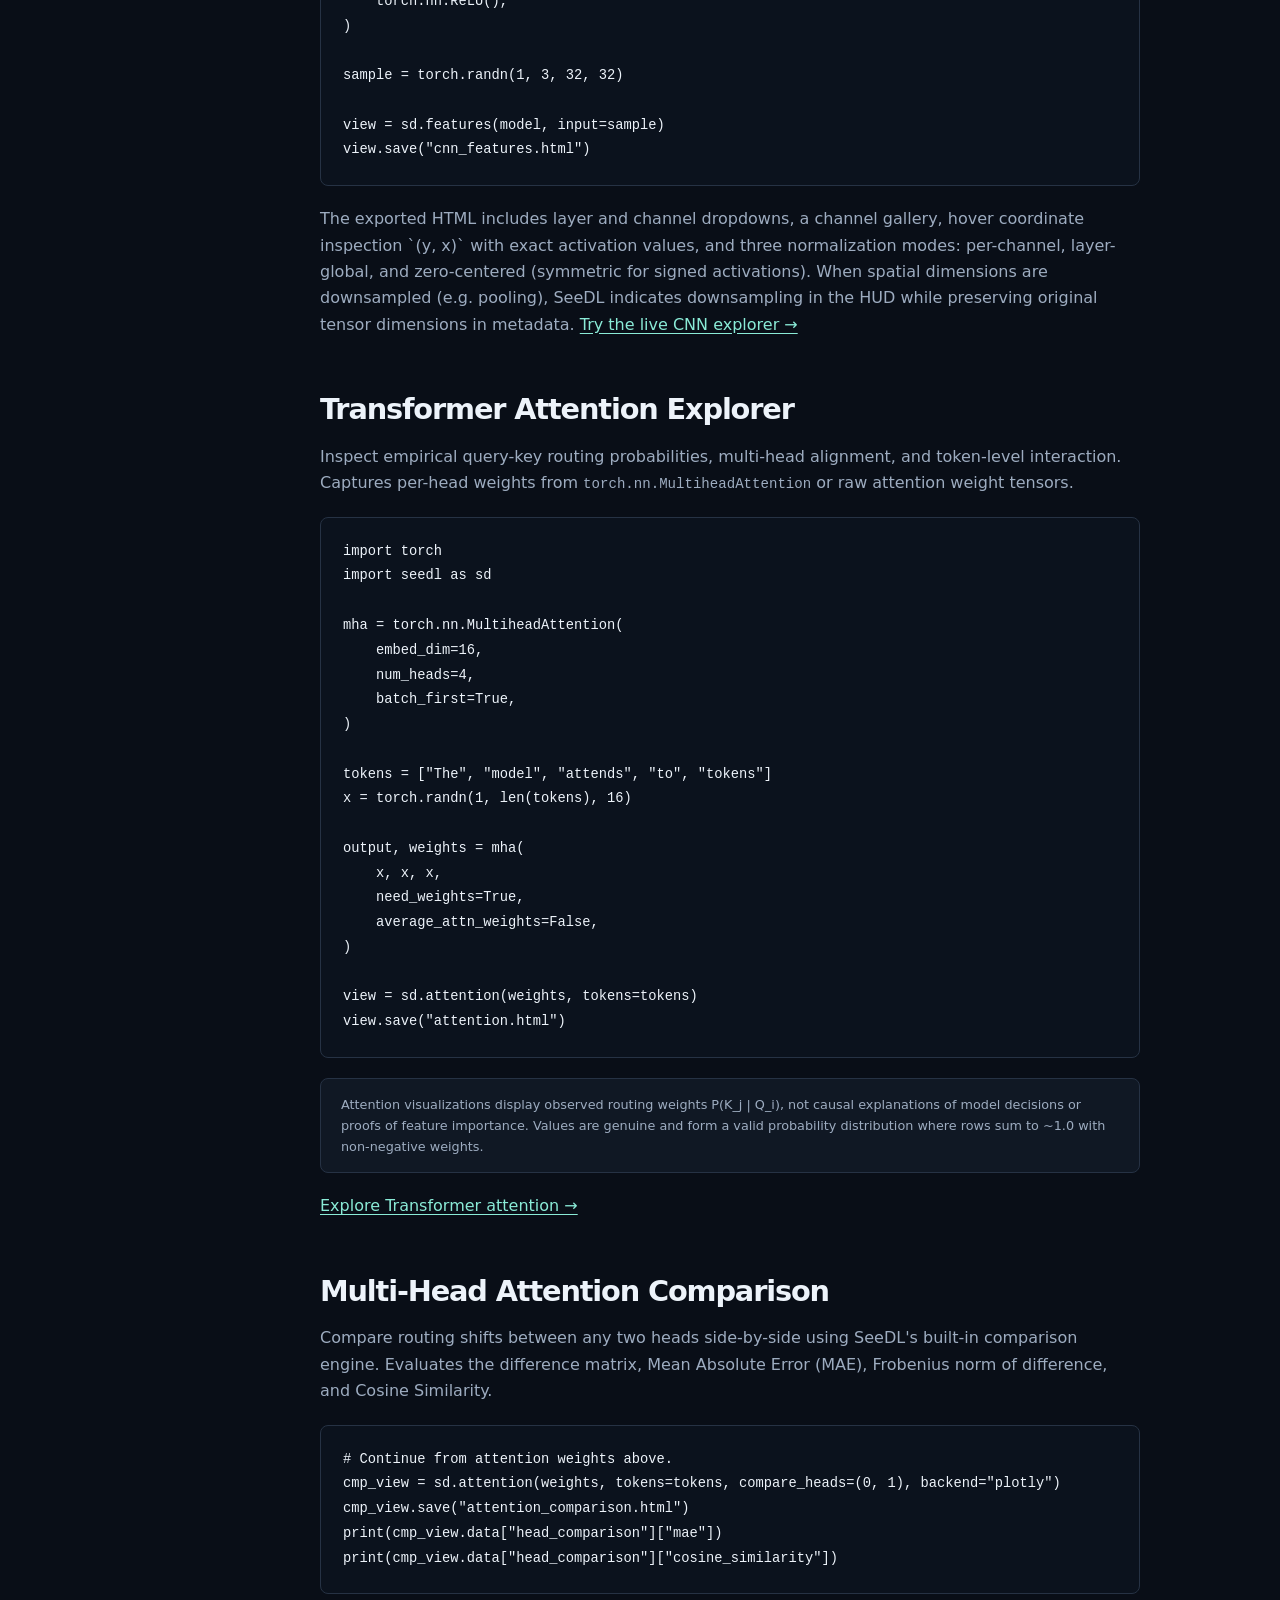
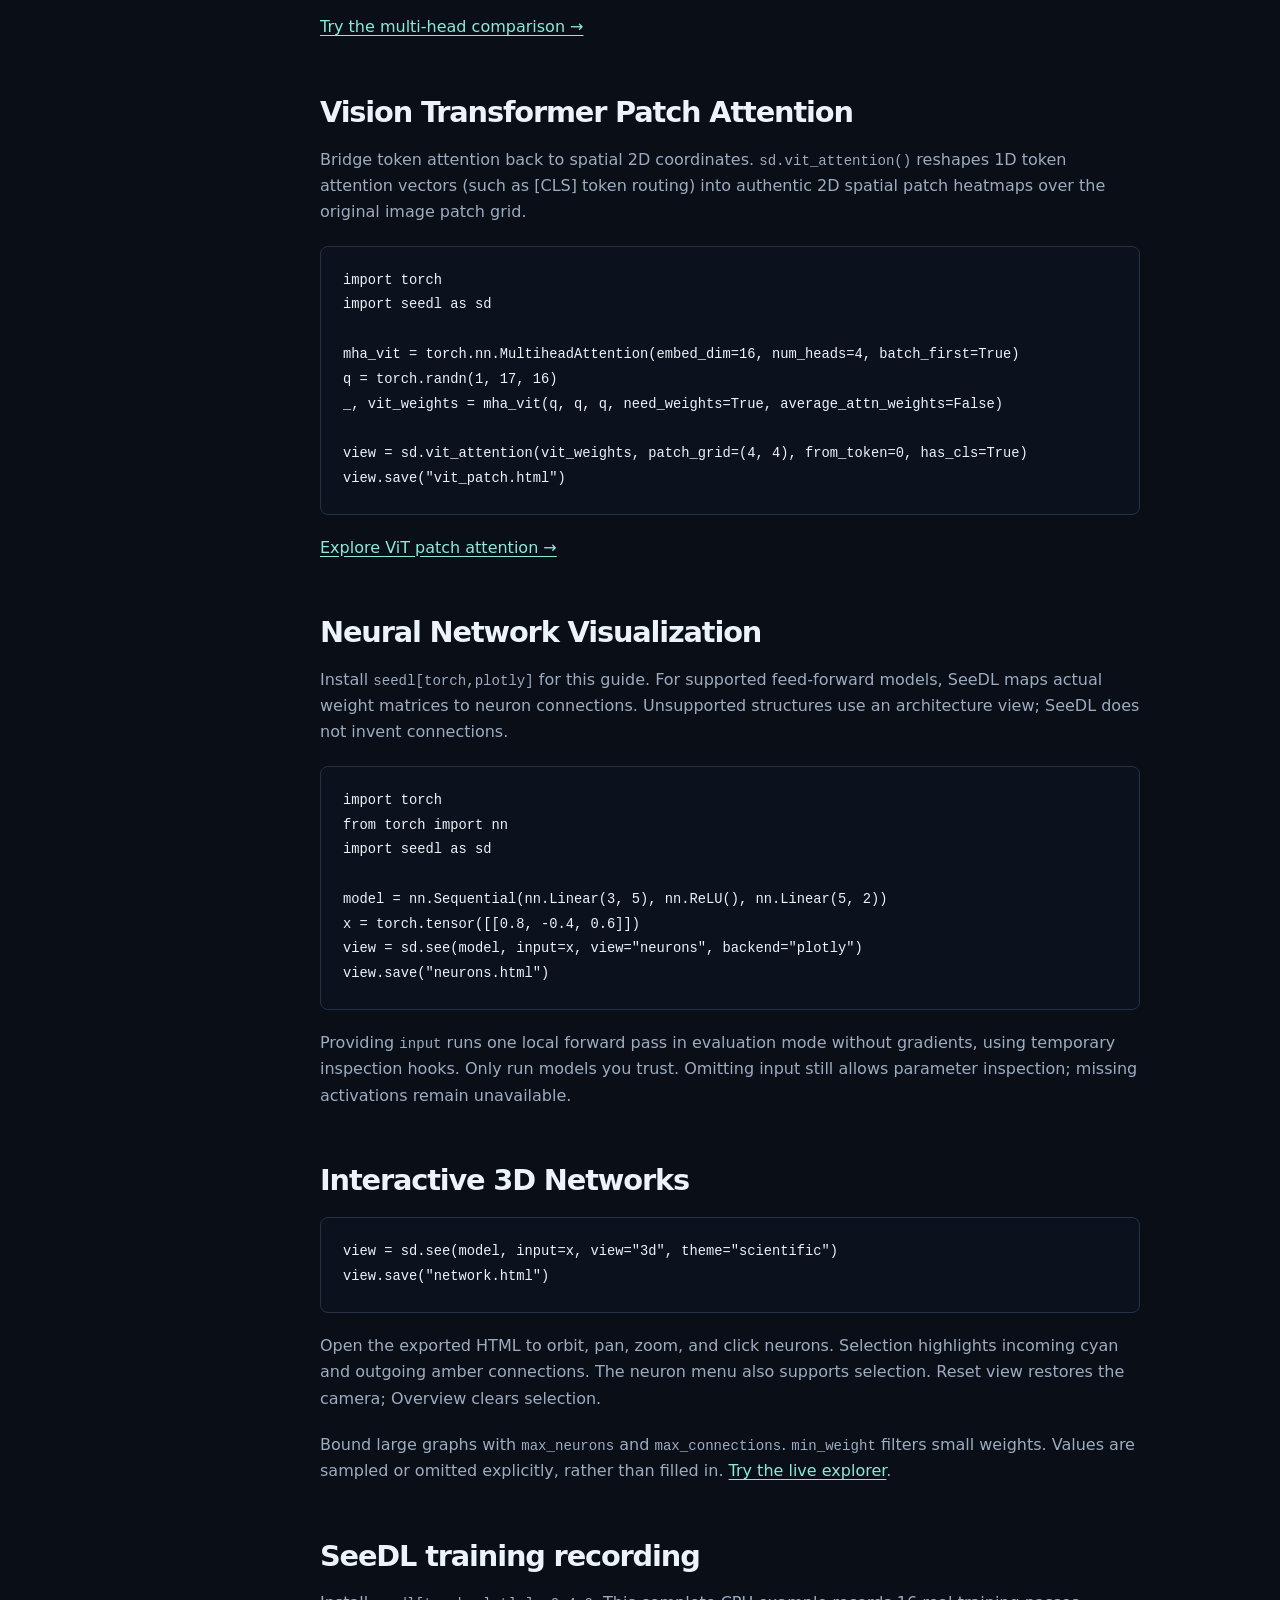
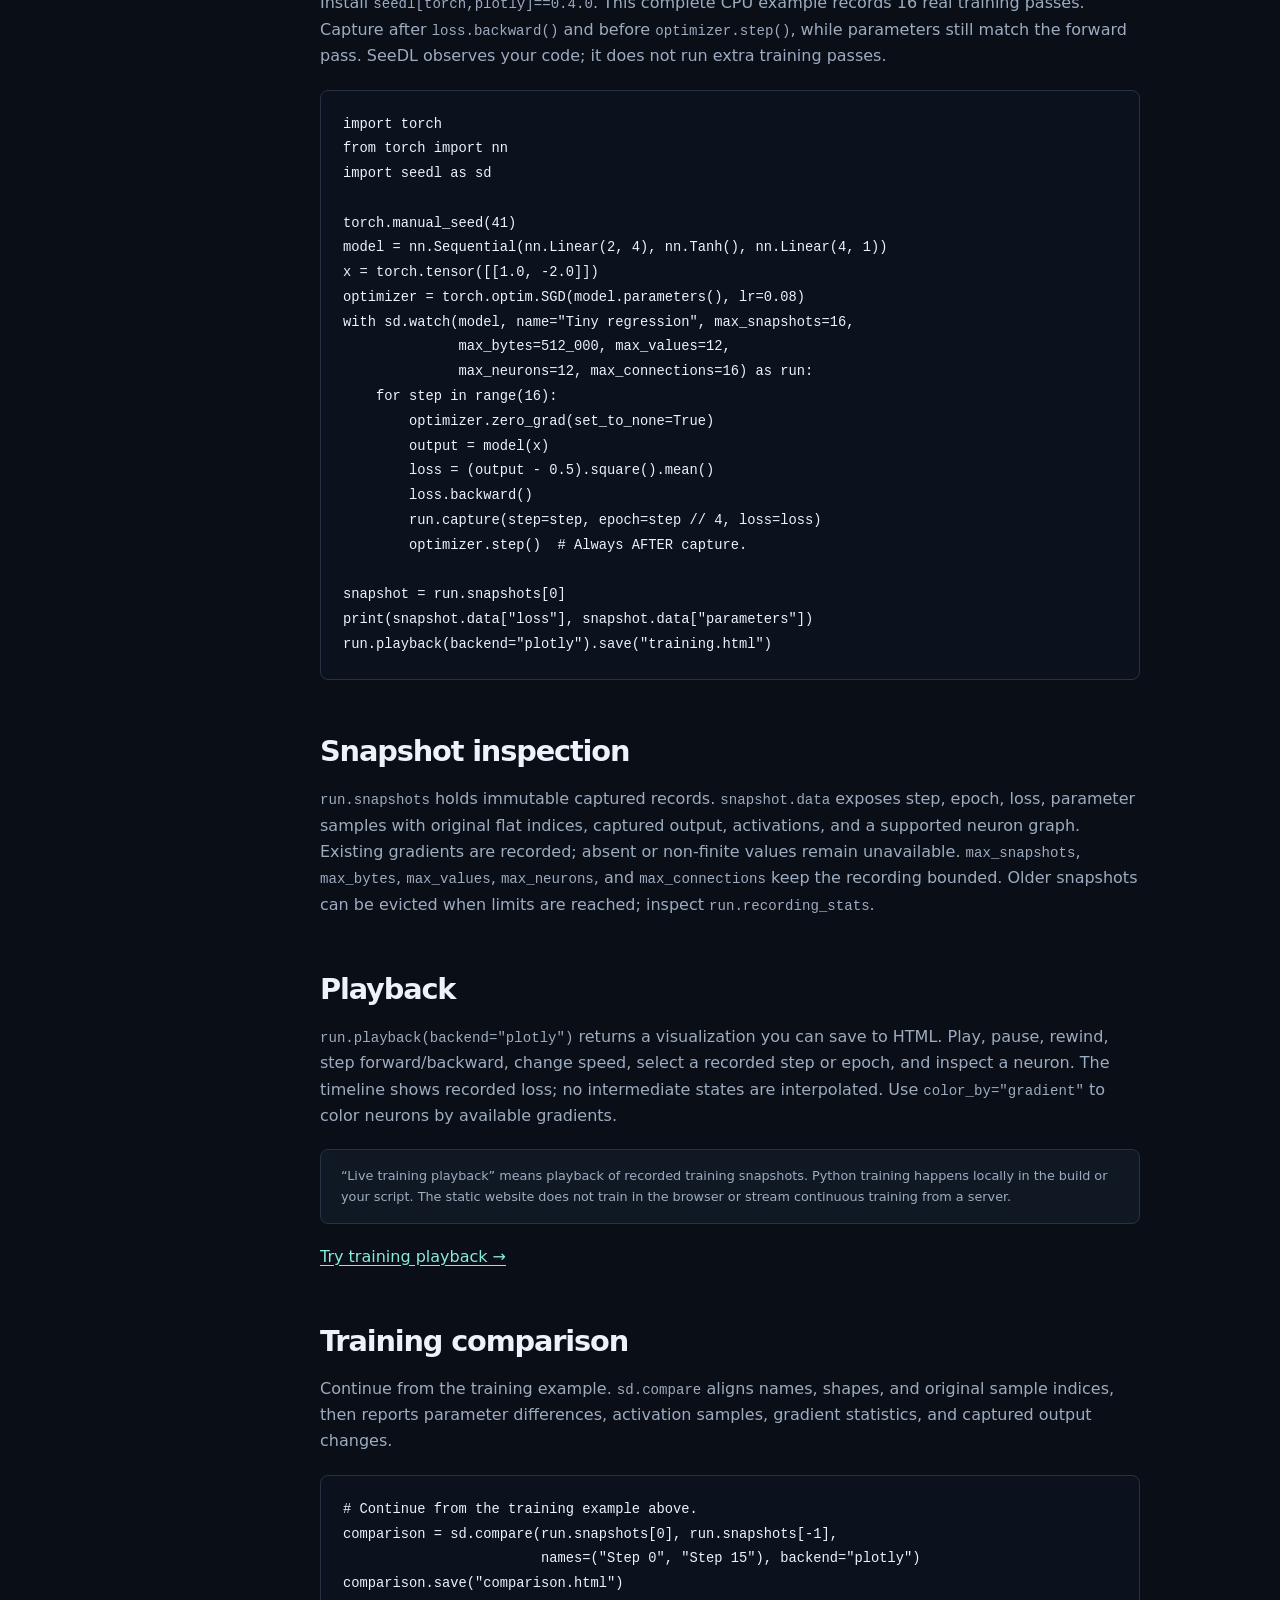
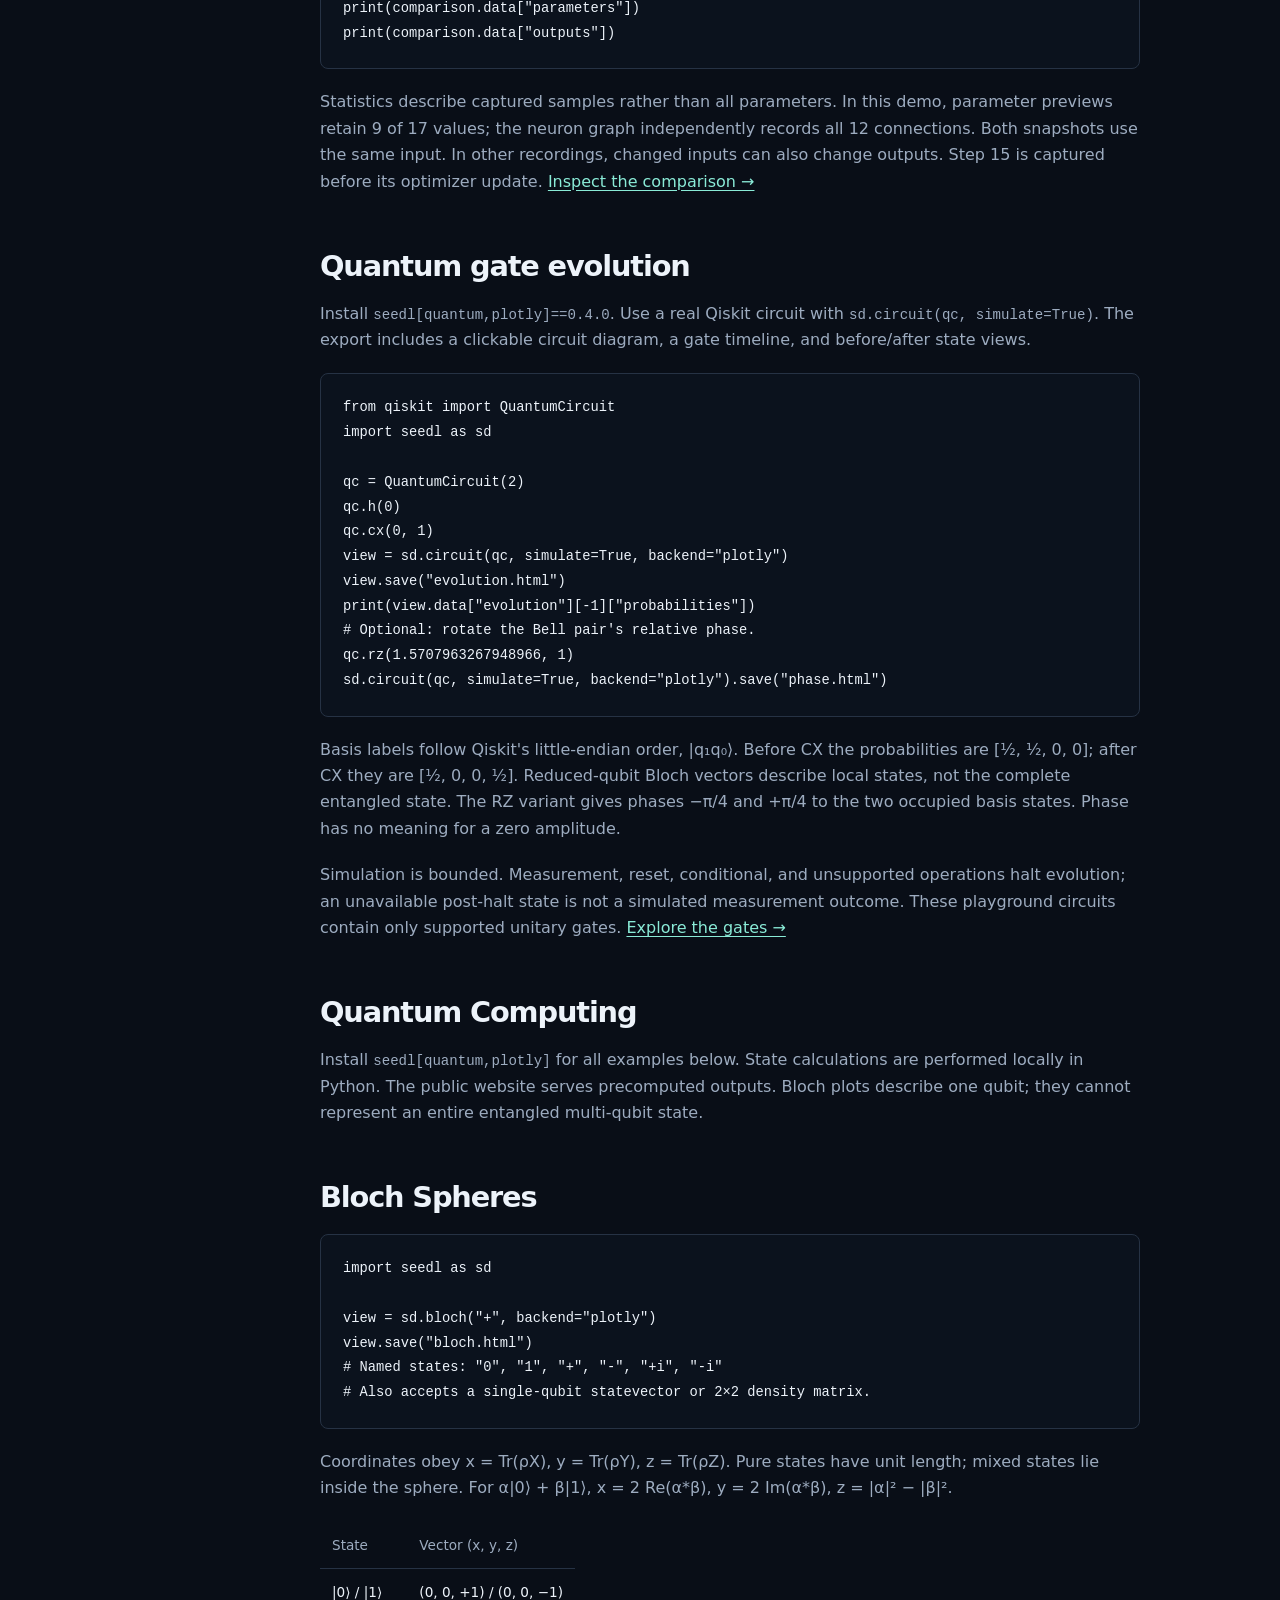
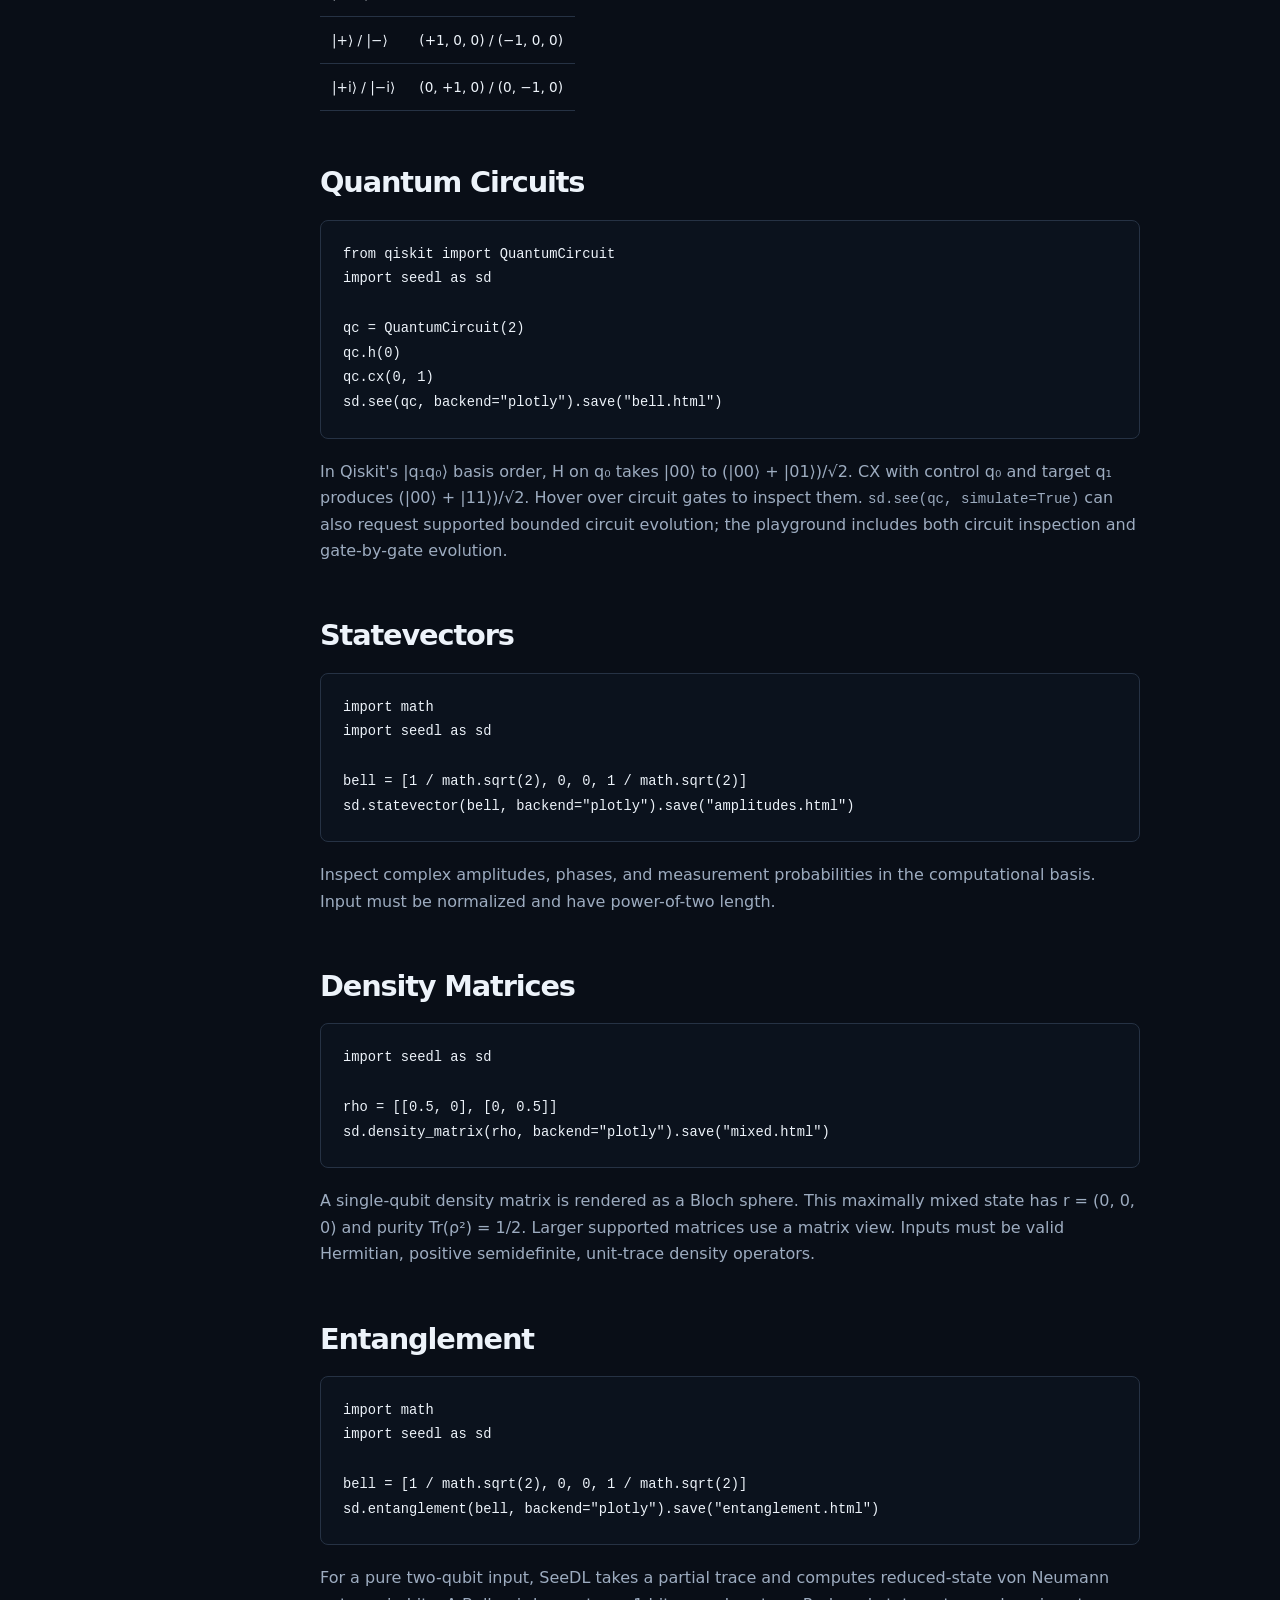
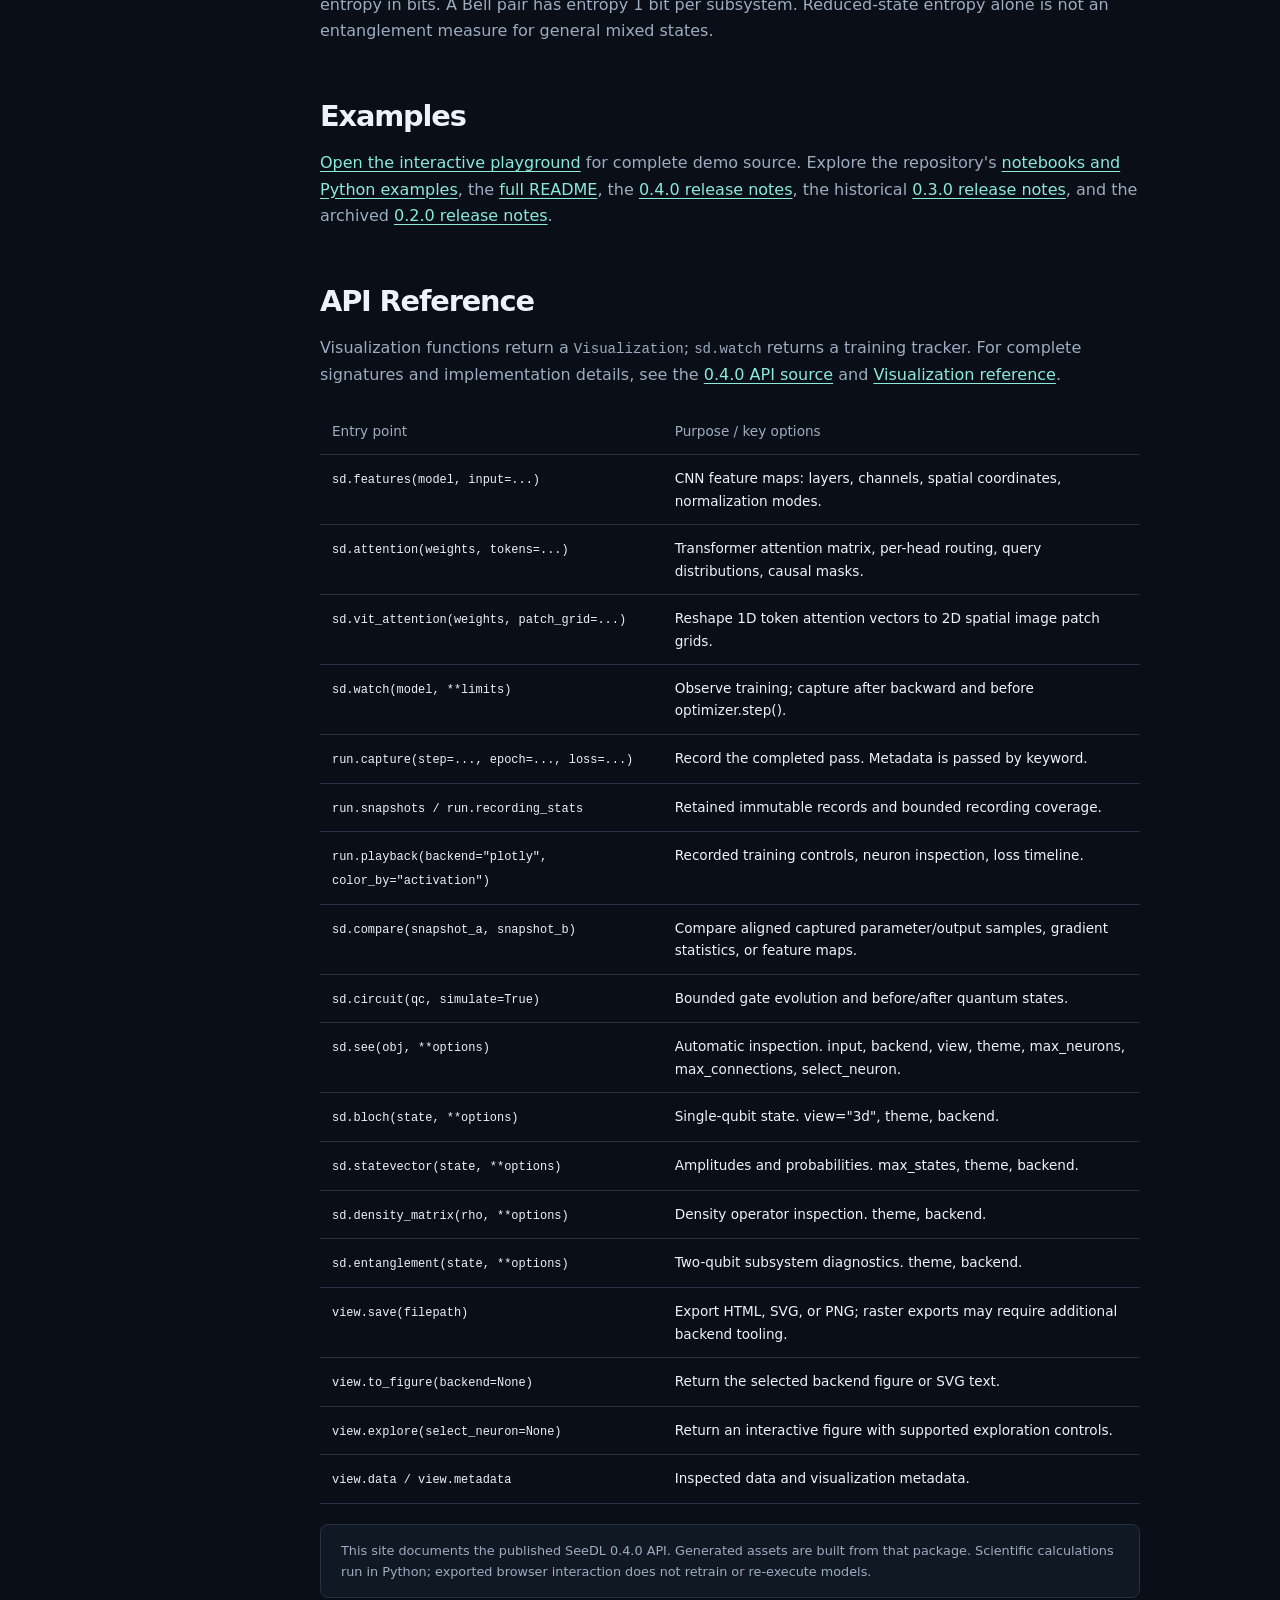
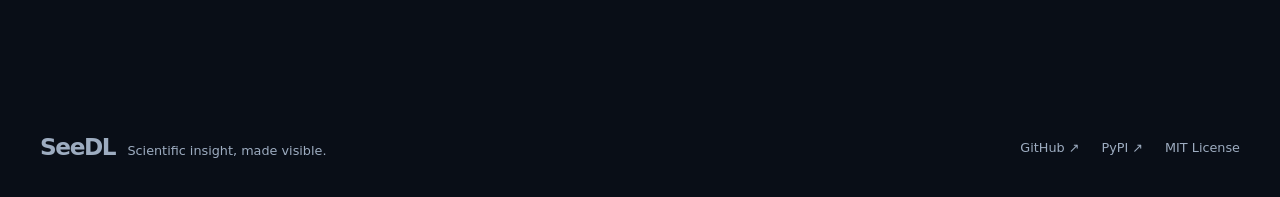
==== commit 9423d10e: "docs(website): add token sequence to transformer attention examples" ====
--- a/website/docs/index.html
+++ b/website/docs/index.html
@@ -39,7 +39,8 @@
     batch_first=True,
 )
 
-x = torch.randn(1, 5, 16)
+tokens = [&quot;The&quot;, &quot;model&quot;, &quot;attends&quot;, &quot;to&quot;, &quot;tokens&quot;]
+x = torch.randn(1, len(tokens), 16)
 
 output, weights = mha(
     x, x, x,
@@ -47,11 +48,11 @@
     average_attn_weights=False,
 )
 
-view = sd.attention(weights)
+view = sd.attention(weights, tokens=tokens)
 view.save(&quot;attention.html&quot;)</code></pre><p class="notice">Attention visualizations display observed routing weights P(K_j | Q_i), not causal explanations of model decisions or proofs of feature importance. Values are genuine and form a valid probability distribution where rows sum to ~1.0 with non-negative weights.</p><p><a href="../playground.html#attention">Explore Transformer attention →</a></p>
 
 <h2 id="head-comparison">Multi-Head Attention Comparison</h2><p>Compare routing shifts between any two heads side-by-side using SeeDL's built-in comparison engine. Evaluates the difference matrix, Mean Absolute Error (MAE), Frobenius norm of difference, and Cosine Similarity.</p><pre><code># Continue from attention weights above.
-cmp_view = sd.attention(weights, compare_heads=(0, 1), backend=&quot;plotly&quot;)
+cmp_view = sd.attention(weights, tokens=tokens, compare_heads=(0, 1), backend=&quot;plotly&quot;)
 cmp_view.save(&quot;attention_comparison.html&quot;)
 print(cmp_view.data[&quot;head_comparison&quot;][&quot;mae&quot;])
 print(cmp_view.data[&quot;head_comparison&quot;][&quot;cosine_similarity&quot;])</code></pre><p><a href="../playground.html#attention-cmp">Try the multi-head comparison →</a></p>
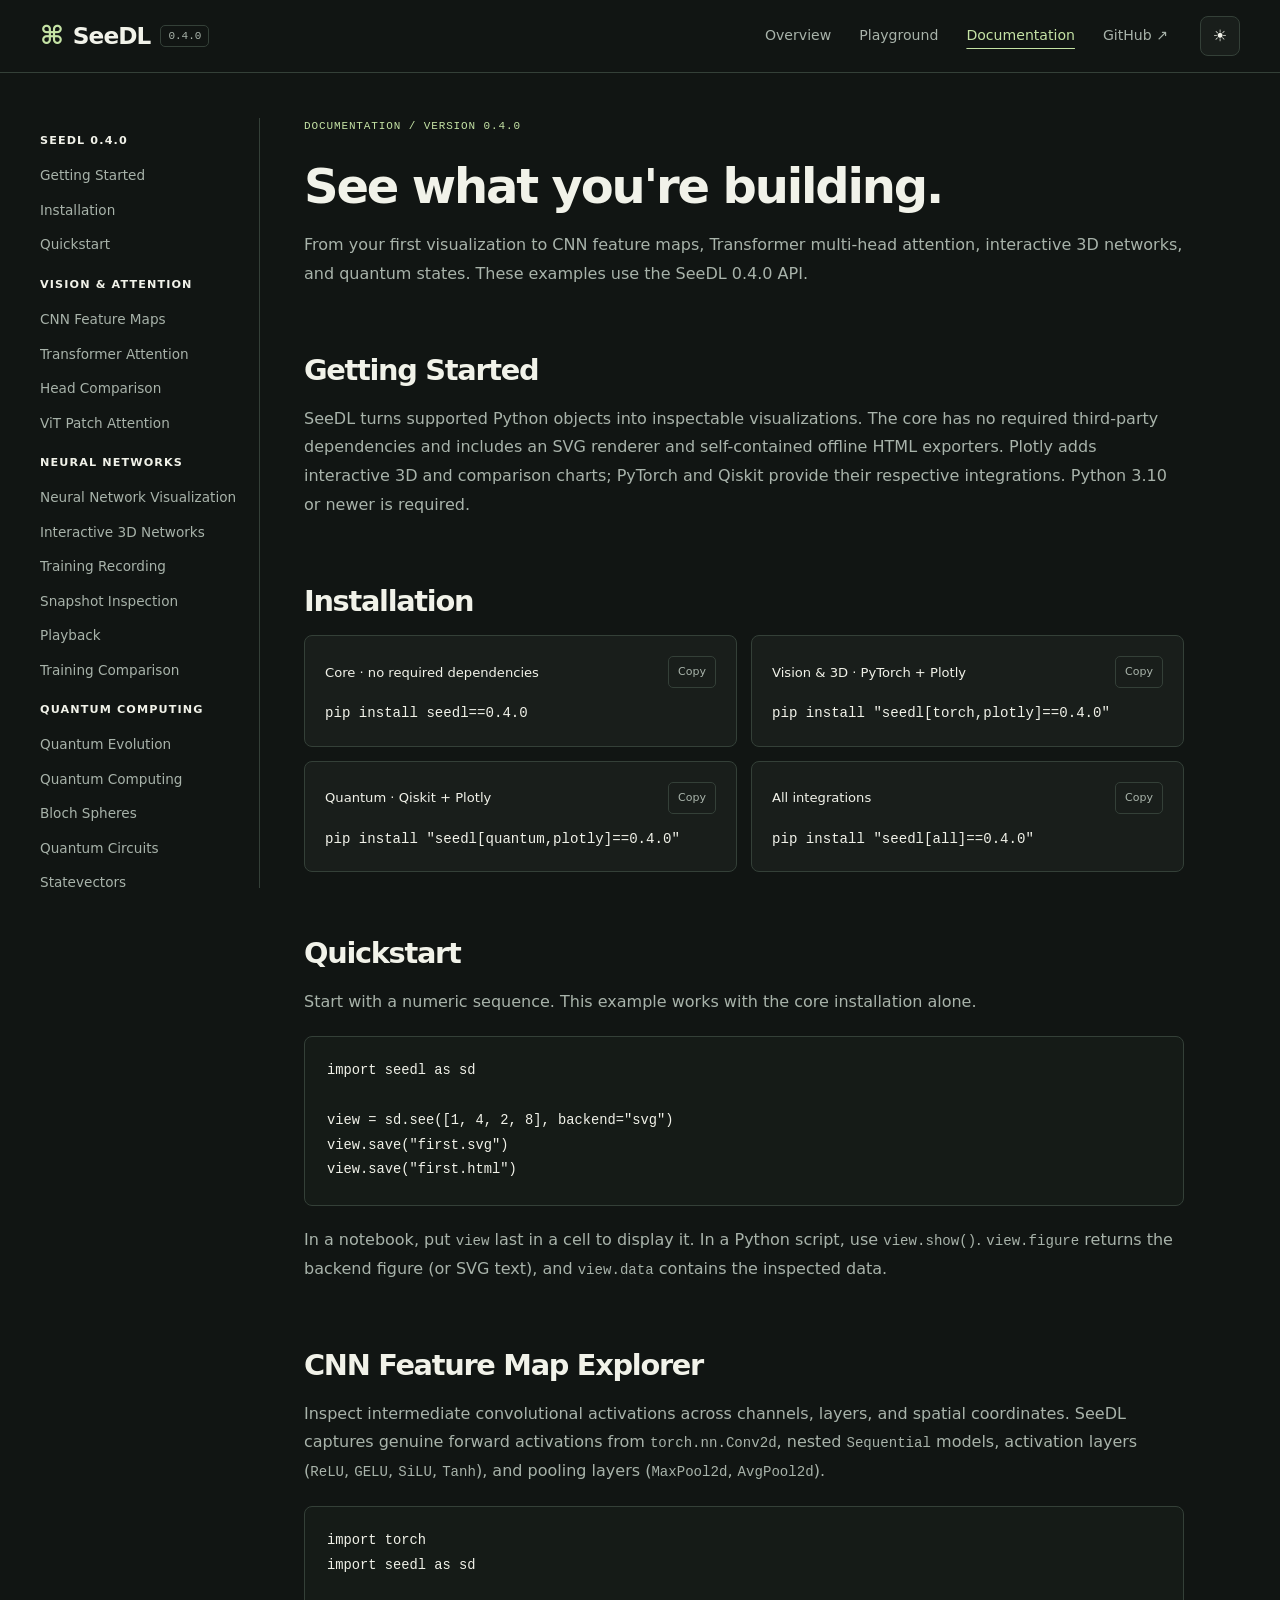
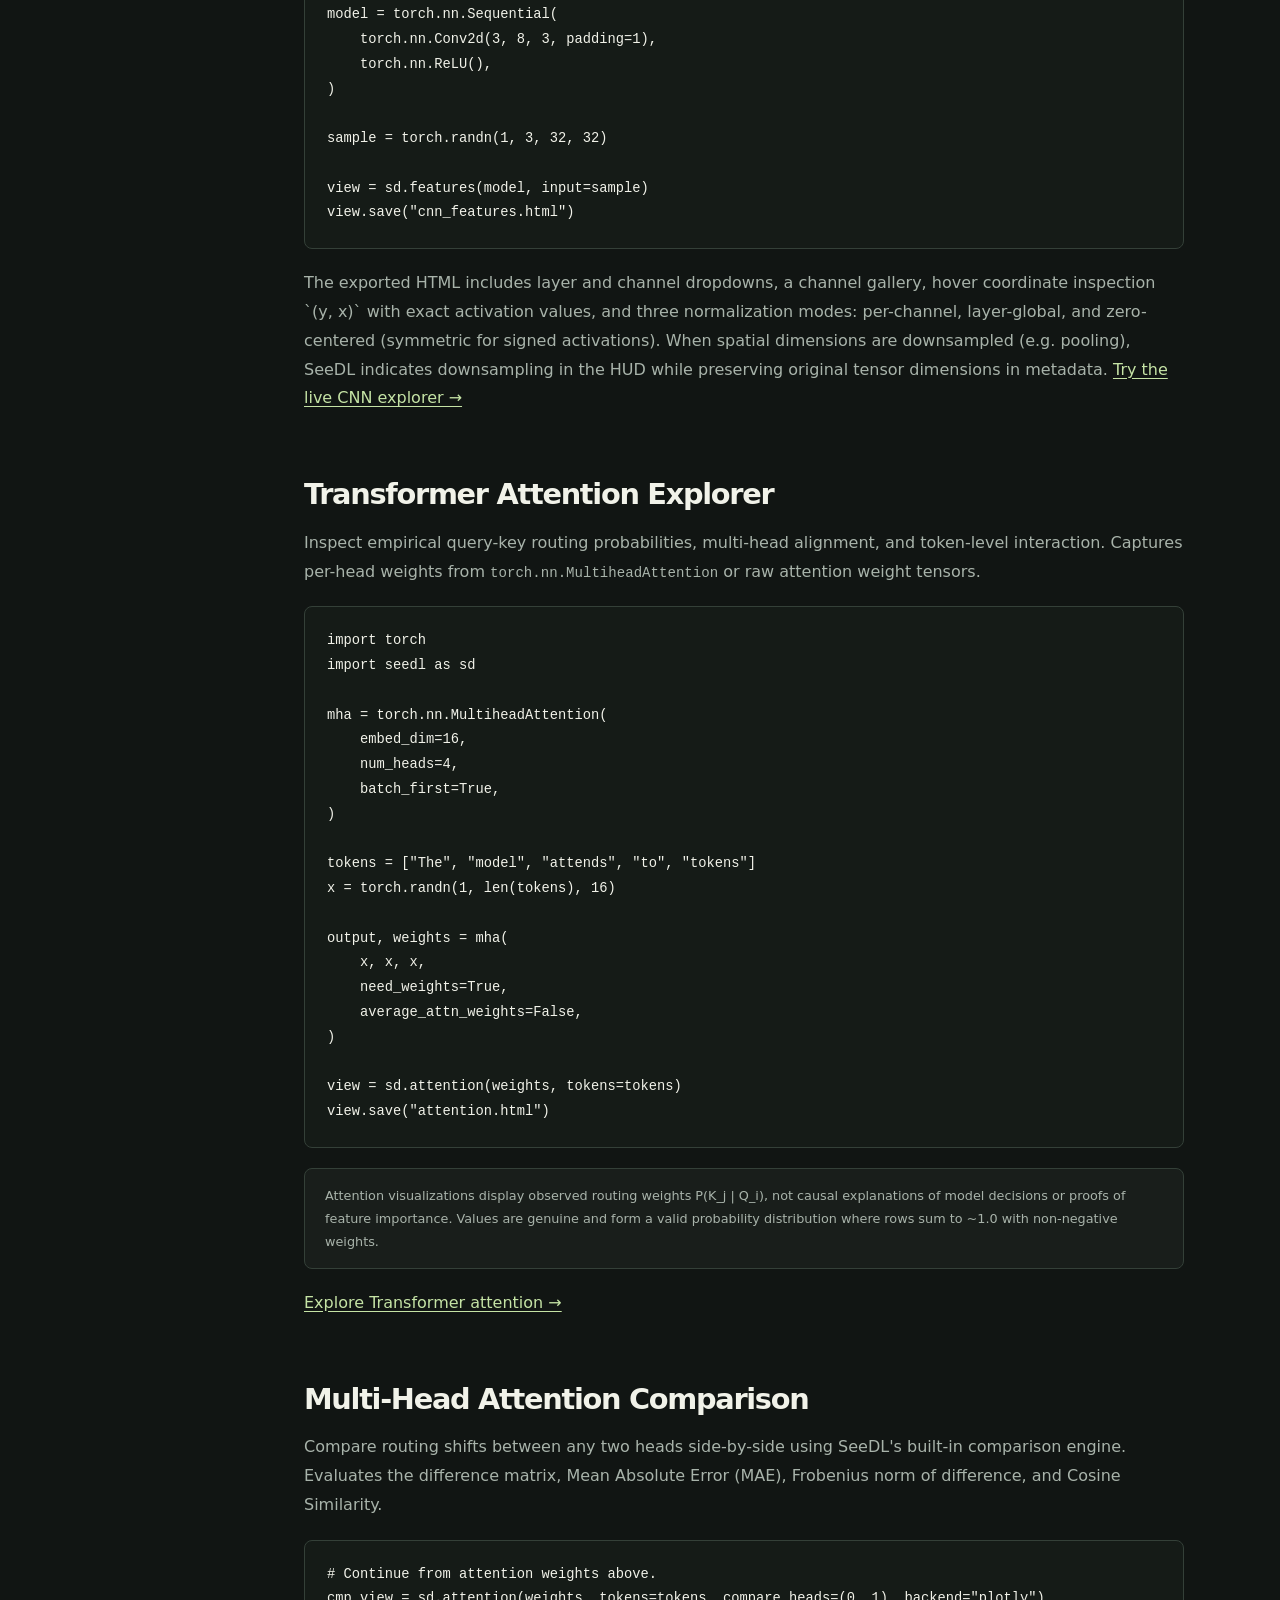
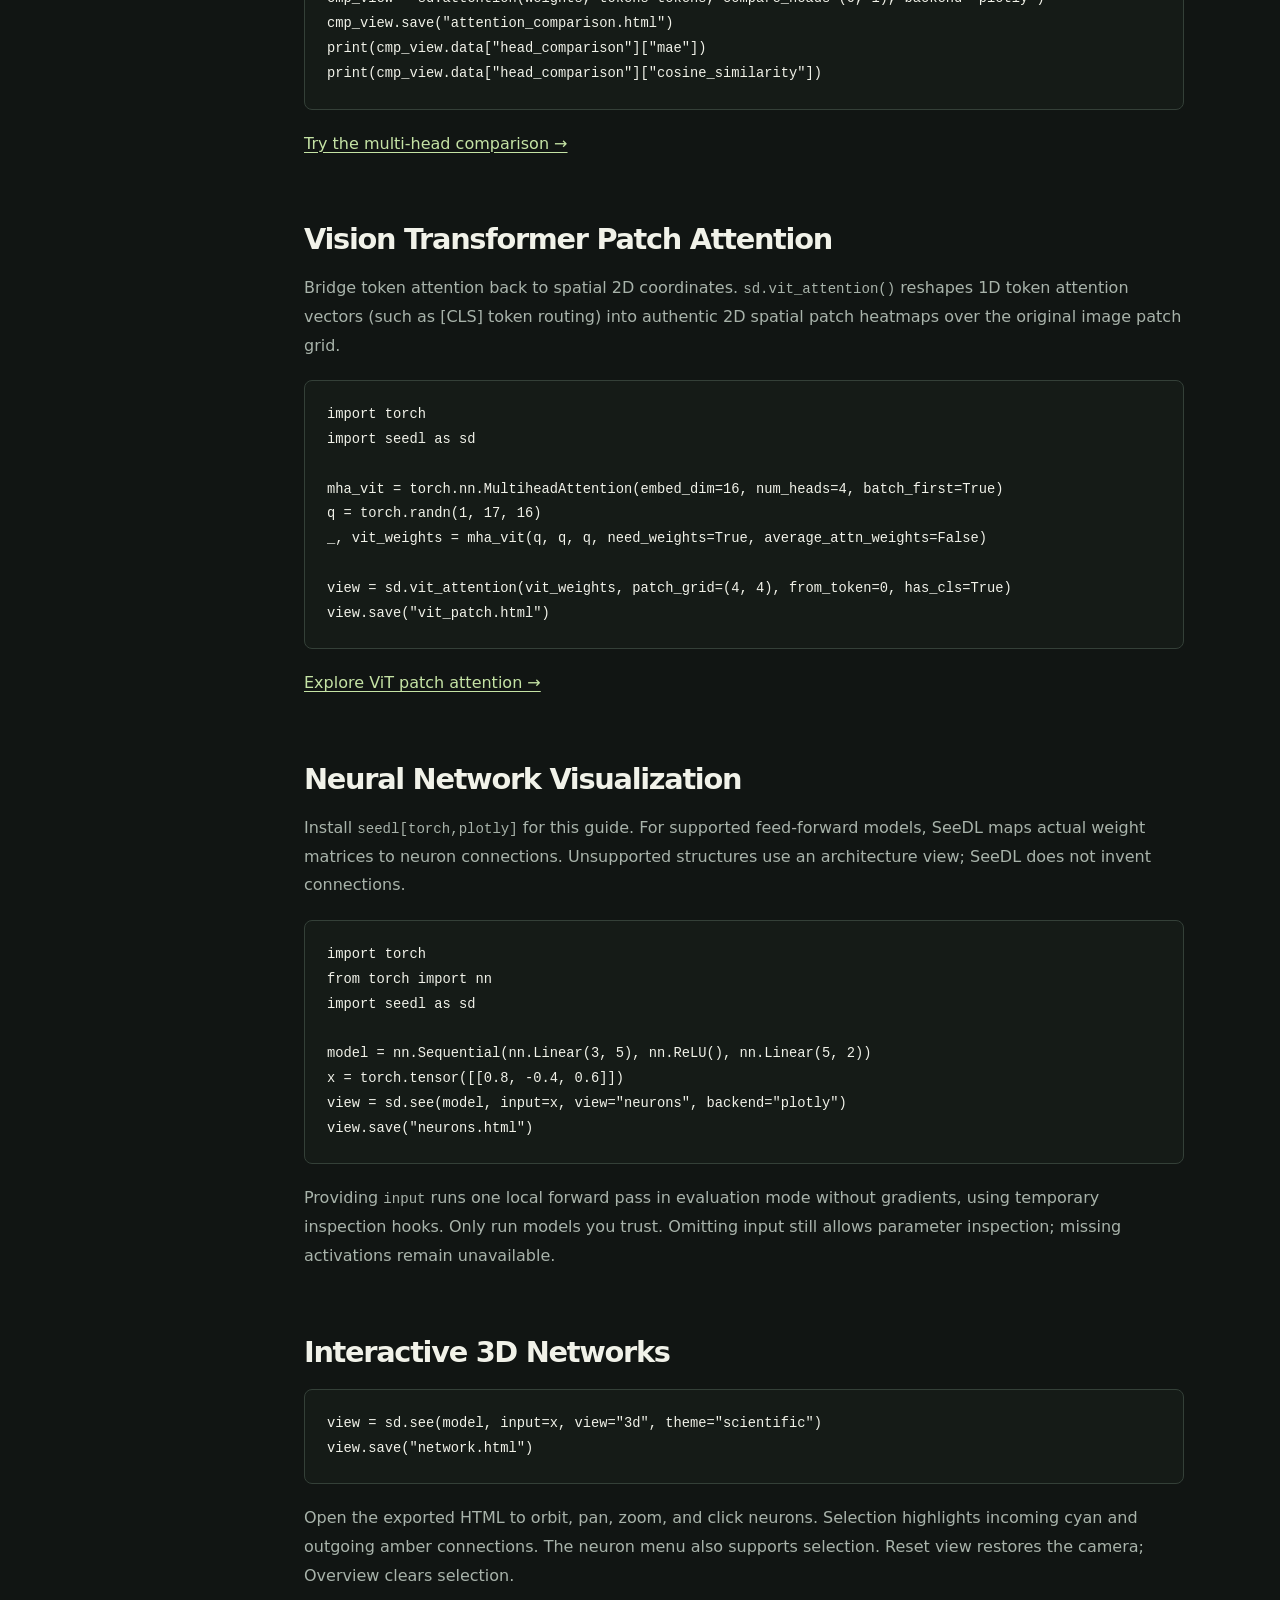
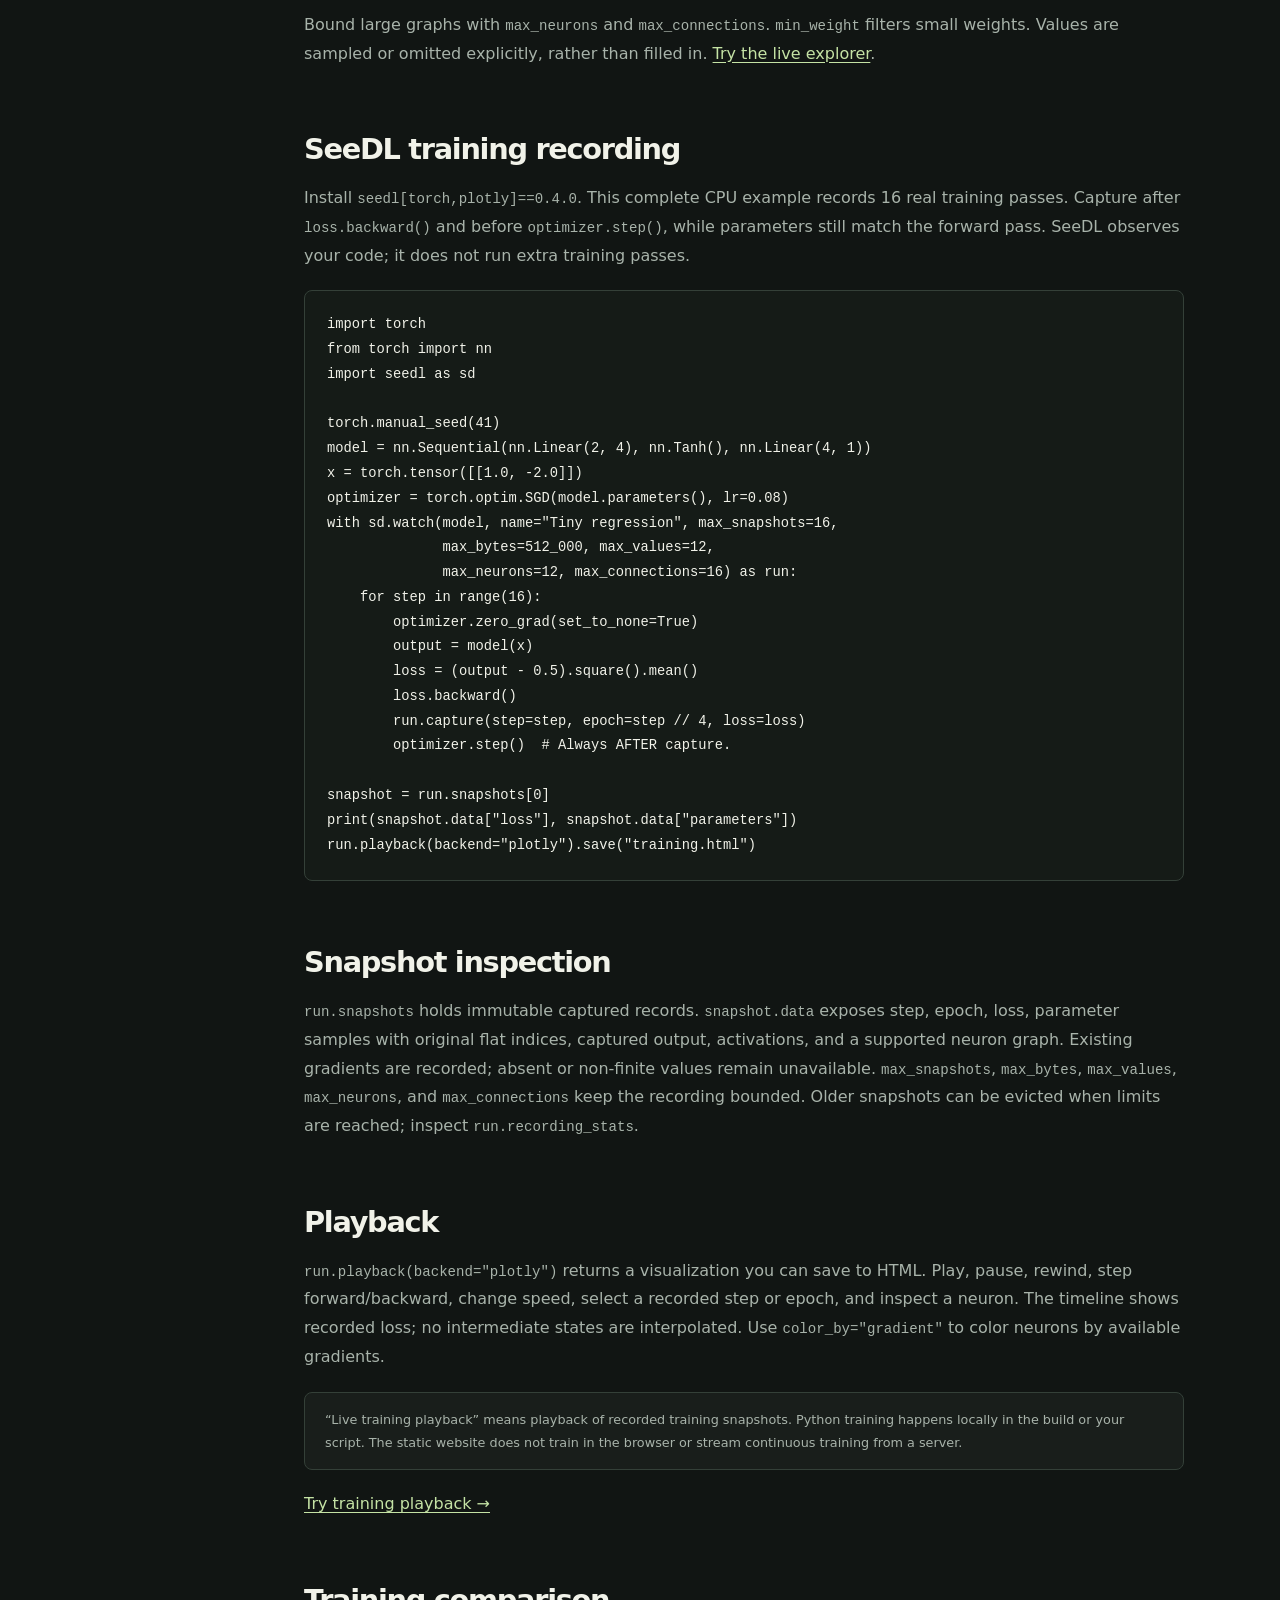
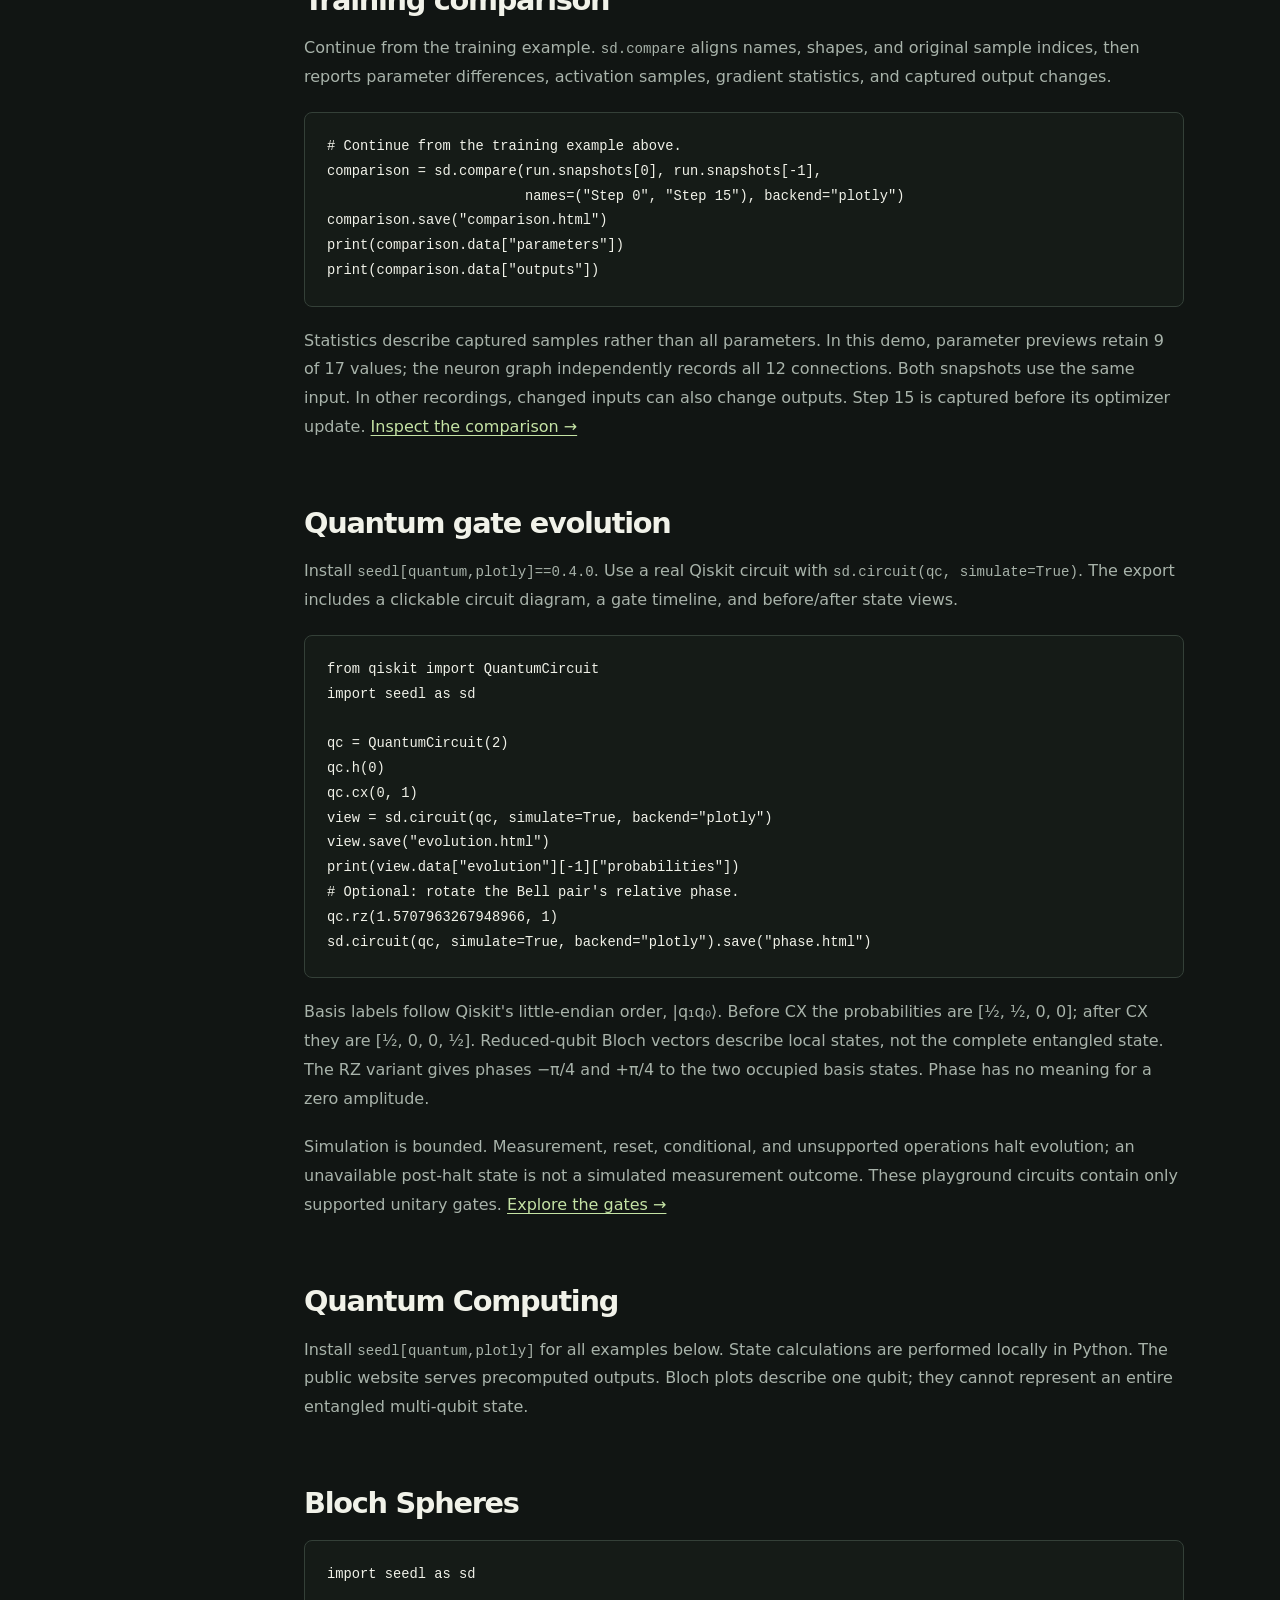
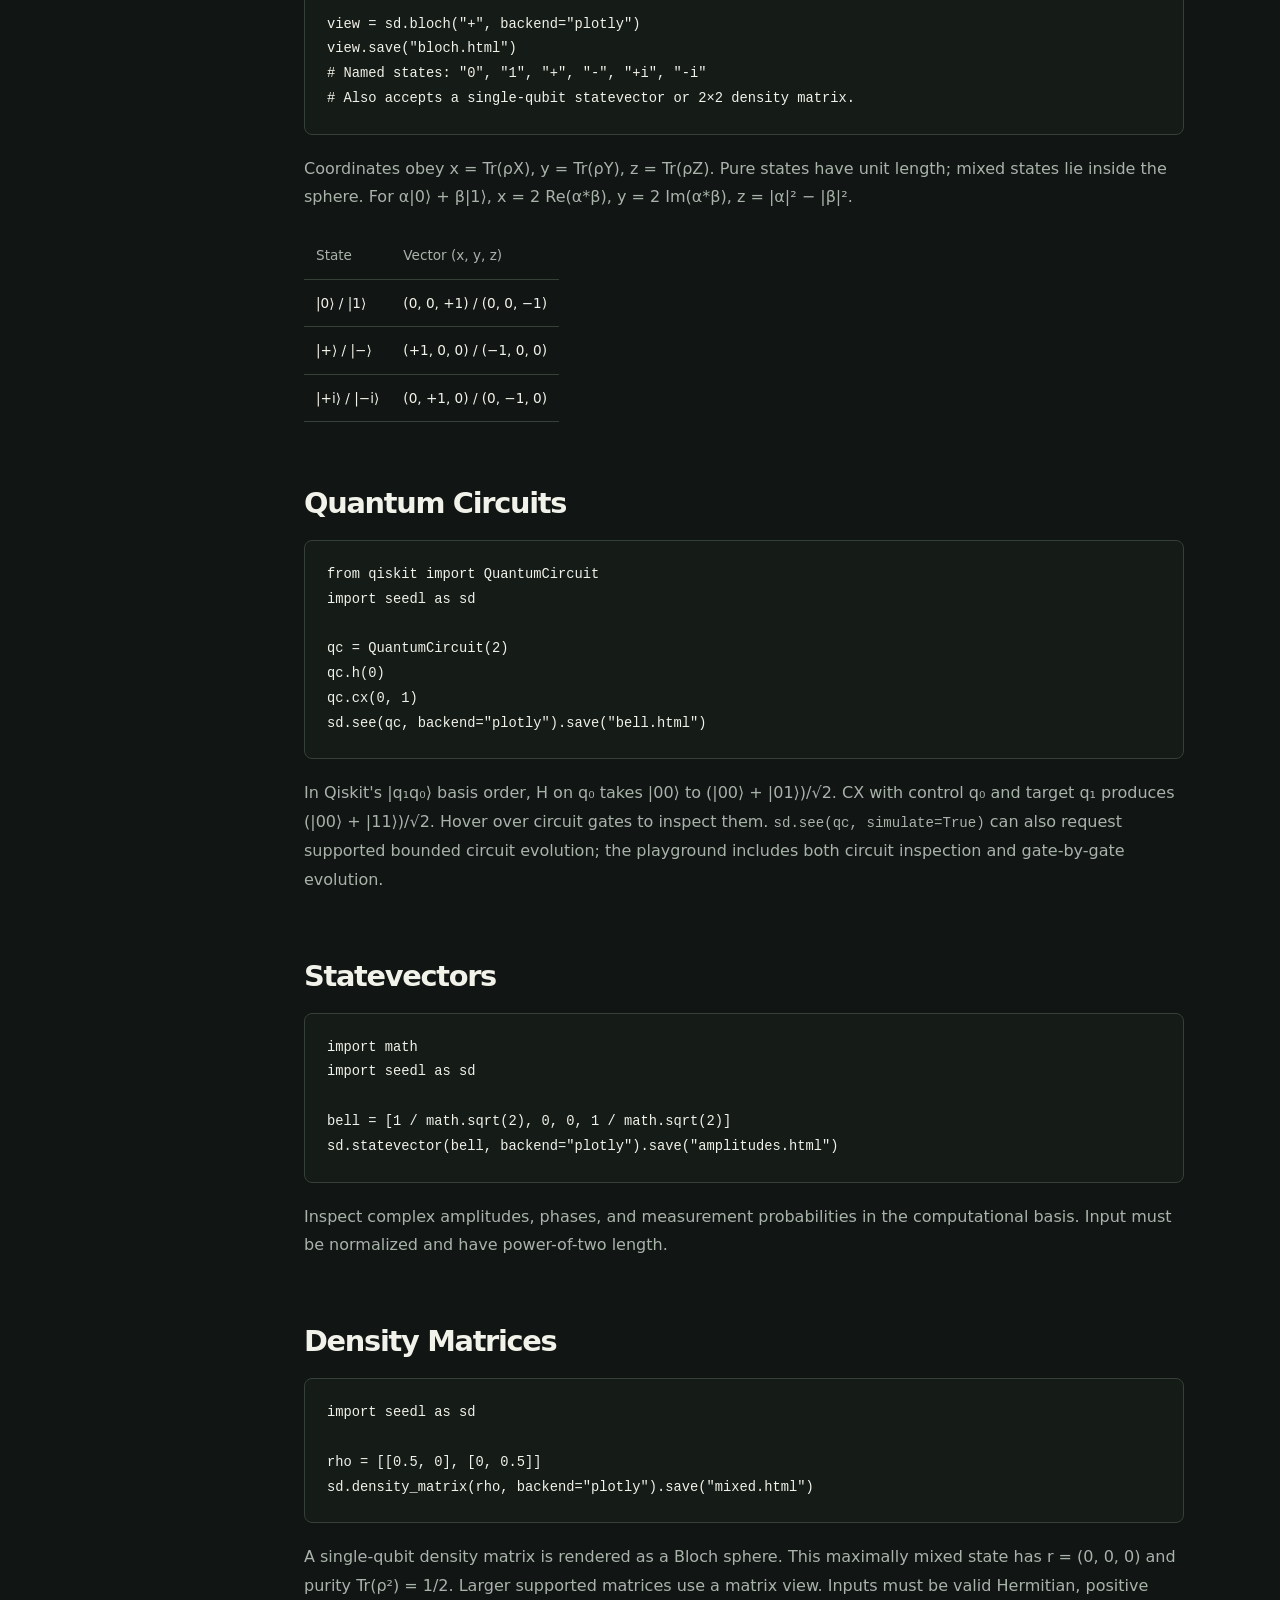
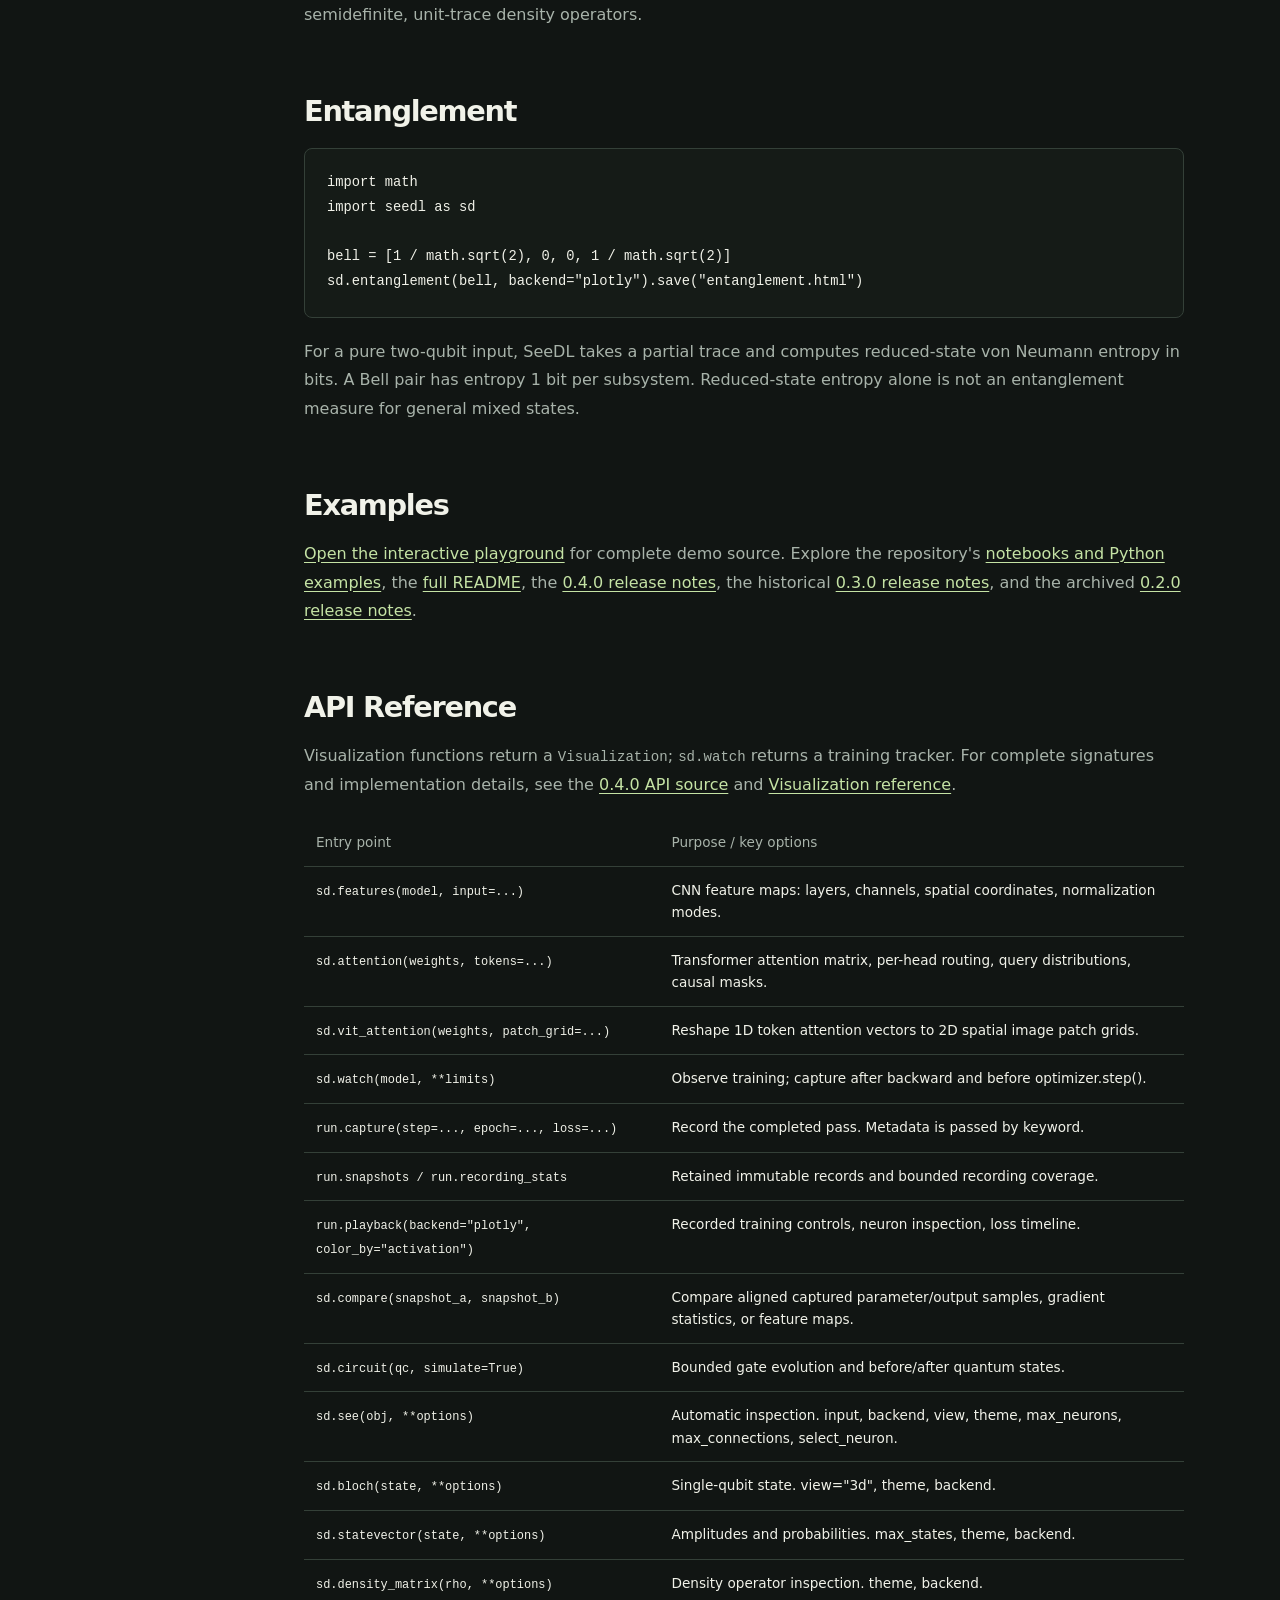
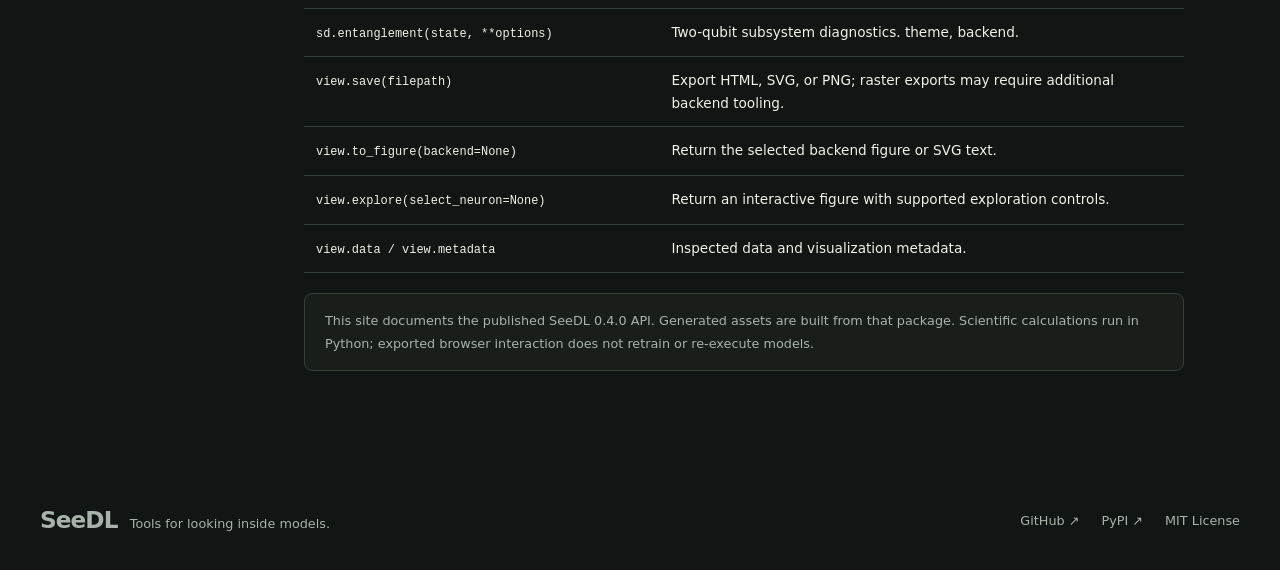
==== commit bc0e4b2f: "Redesign website and fix responsive graph presentation" ====
--- a/website/docs/index.html
+++ b/website/docs/index.html
@@ -1,6 +1,6 @@
 <!doctype html>
 <html lang="en"><head><meta charset="utf-8"><meta name="viewport" content="width=device-width, initial-scale=1">
-<title>Documentation · SeeDL 0.4.0</title><meta name="description" content="SeeDL 0.4.0 — interactive visualization for deep learning and quantum computing. Explore real CNN feature maps, Transformer multi-head attention, ViT patch routing, 3D neural networks, and Qiskit gate evolution.">
+<title>Documentation · SeeDL 0.4.0</title><meta name="description" content="SeeDL 0.4.0. interactive visualization for deep learning and quantum computing. Explore real CNN feature maps, Transformer multi-head attention, ViT patch routing, 3D neural networks, and Qiskit gate evolution.">
 <meta name="theme-color" content="#090e17"><link rel="icon" href="../assets/favicon.svg" type="image/svg+xml">
 <link rel="stylesheet" href="../assets/style.css"><script src="../assets/site.js" defer></script></head>
 <body><a class="skip" href="#main">Skip to content</a><header class="header"><nav class="nav wrap" aria-label="Main navigation">
@@ -10,7 +10,7 @@
 <button class="theme-button" data-theme-toggle aria-label="Use light theme">☀</button></nav></header>
 <main id="main" class="wrap doc-layout"><aside class="docnav" aria-label="Documentation sections"><strong>SeeDL 0.4.0</strong><a href="#getting-started">Getting Started</a><a href="#installation">Installation</a><a href="#quickstart">Quickstart</a><strong>Vision &amp; Attention</strong><a href="#cnn-features">CNN Feature Maps</a><a href="#transformer-attention">Transformer Attention</a><a href="#head-comparison">Head Comparison</a><a href="#vit-attention">ViT Patch Attention</a><strong>Neural Networks</strong><a href="#neural-networks">Neural Network Visualization</a><a href="#interactive-3d">Interactive 3D Networks</a><a href="#training-recording">Training Recording</a><a href="#snapshot-inspection">Snapshot Inspection</a><a href="#training-playback">Playback</a><a href="#training-comparison">Training Comparison</a><strong>Quantum Computing</strong><a href="#quantum-evolution">Quantum Evolution</a><a href="#quantum">Quantum Computing</a><a href="#bloch-spheres">Bloch Spheres</a><a href="#quantum-circuits">Quantum Circuits</a><a href="#statevectors">Statevectors</a><a href="#density-matrices">Density Matrices</a><a href="#entanglement">Entanglement</a><strong>Reference</strong><a href="#examples">Examples</a><a href="#api">API Reference</a></aside><article class="docs"><div class="eyebrow">Documentation / Version 0.4.0</div><h1>See what you're building.</h1><p>From your first visualization to CNN feature maps, Transformer multi-head attention, interactive 3D networks, and quantum states. These examples use the SeeDL 0.4.0 API.</p>
 <h2 id="getting-started">Getting Started</h2><p>SeeDL turns supported Python objects into inspectable visualizations. The core has no required third-party dependencies and includes an SVG renderer and self-contained offline HTML exporters. Plotly adds interactive 3D and comparison charts; PyTorch and Qiskit provide their respective integrations. Python 3.10 or newer is required.</p>
-<h2 id="installation">Installation</h2><div class="install-grid"><div class="install"><div class="install-top"><span>Core · no required dependencies</span><button class="copy" data-copy="pip install seedl==0.4.0" aria-label="Copy Core · no required dependencies installation command">Copy</button></div><code>pip install seedl==0.4.0</code></div><div class="install"><div class="install-top"><span>Vision &amp; 3D · PyTorch + Plotly</span><button class="copy" data-copy="pip install &quot;seedl[torch,plotly]==0.4.0&quot;" aria-label="Copy Vision &amp; 3D · PyTorch + Plotly installation command">Copy</button></div><code>pip install &quot;seedl[torch,plotly]==0.4.0&quot;</code></div><div class="install"><div class="install-top"><span>Quantum · Qiskit + Plotly</span><button class="copy" data-copy="pip install &quot;seedl[quantum,plotly]==0.4.0&quot;" aria-label="Copy Quantum · Qiskit + Plotly installation command">Copy</button></div><code>pip install &quot;seedl[quantum,plotly]==0.4.0&quot;</code></div><div class="install"><div class="install-top"><span>Complete scientific toolkit</span><button class="copy" data-copy="pip install &quot;seedl[all]==0.4.0&quot;" aria-label="Copy Complete scientific toolkit installation command">Copy</button></div><code>pip install &quot;seedl[all]==0.4.0&quot;</code></div></div>
+<h2 id="installation">Installation</h2><div class="install-grid"><div class="install"><div class="install-top"><span>Core · no required dependencies</span><button class="copy" data-copy="pip install seedl==0.4.0" aria-label="Copy Core · no required dependencies installation command">Copy</button></div><code>pip install seedl==0.4.0</code></div><div class="install"><div class="install-top"><span>Vision &amp; 3D · PyTorch + Plotly</span><button class="copy" data-copy="pip install &quot;seedl[torch,plotly]==0.4.0&quot;" aria-label="Copy Vision &amp; 3D · PyTorch + Plotly installation command">Copy</button></div><code>pip install &quot;seedl[torch,plotly]==0.4.0&quot;</code></div><div class="install"><div class="install-top"><span>Quantum · Qiskit + Plotly</span><button class="copy" data-copy="pip install &quot;seedl[quantum,plotly]==0.4.0&quot;" aria-label="Copy Quantum · Qiskit + Plotly installation command">Copy</button></div><code>pip install &quot;seedl[quantum,plotly]==0.4.0&quot;</code></div><div class="install"><div class="install-top"><span>All integrations</span><button class="copy" data-copy="pip install &quot;seedl[all]==0.4.0&quot;" aria-label="Copy All integrations installation command">Copy</button></div><code>pip install &quot;seedl[all]==0.4.0&quot;</code></div></div>
 <h2 id="quickstart">Quickstart</h2><p>Start with a numeric sequence. This example works with the core installation alone.</p><pre><code>import seedl as sd
 
 view = sd.see([1, 4, 2, 8], backend=&quot;svg&quot;)
@@ -148,4 +148,4 @@
 sd.entanglement(bell, backend=&quot;plotly&quot;).save(&quot;entanglement.html&quot;)</code></pre><p>For a pure two-qubit input, SeeDL takes a partial trace and computes reduced-state von Neumann entropy in bits. A Bell pair has entropy 1 bit per subsystem. Reduced-state entropy alone is not an entanglement measure for general mixed states.</p>
 <h2 id="examples">Examples</h2><p><a href="../playground.html">Open the interactive playground</a> for complete demo source. Explore the repository's <a href="https://github.com/iamaritrasaha/seedl/tree/main/examples">notebooks and Python examples</a>, the <a href="https://github.com/iamaritrasaha/seedl/blob/main/README.md">full README</a>, the <a href="https://github.com/iamaritrasaha/seedl/releases/tag/v0.4.0">0.4.0 release notes</a>, the historical <a href="https://github.com/iamaritrasaha/seedl/releases/tag/v0.3.0">0.3.0 release notes</a>, and the archived <a href="https://github.com/iamaritrasaha/seedl/blob/main/docs/RELEASE_NOTES_0.2.0.md">0.2.0 release notes</a>.</p>
 <h2 id="api">API Reference</h2><p>Visualization functions return a <code>Visualization</code>; <code>sd.watch</code> returns a training tracker. For complete signatures and implementation details, see the <a href="https://github.com/iamaritrasaha/seedl/blob/v0.4.0/src/seedl/api.py">0.4.0 API source</a> and <a href="https://github.com/iamaritrasaha/seedl/blob/v0.4.0/src/seedl/view.py">Visualization reference</a>.</p><table><thead><tr><th>Entry point</th><th>Purpose / key options</th></tr></thead><tbody><tr><td><code>sd.features(model, input=...)</code></td><td>CNN feature maps: layers, channels, spatial coordinates, normalization modes.</td></tr><tr><td><code>sd.attention(weights, tokens=...)</code></td><td>Transformer attention matrix, per-head routing, query distributions, causal masks.</td></tr><tr><td><code>sd.vit_attention(weights, patch_grid=...)</code></td><td>Reshape 1D token attention vectors to 2D spatial image patch grids.</td></tr><tr><td><code>sd.watch(model, **limits)</code></td><td>Observe training; capture after backward and before optimizer.step().</td></tr><tr><td><code>run.capture(step=..., epoch=..., loss=...)</code></td><td>Record the completed pass. Metadata is passed by keyword.</td></tr><tr><td><code>run.snapshots / run.recording_stats</code></td><td>Retained immutable records and bounded recording coverage.</td></tr><tr><td><code>run.playback(backend="plotly", color_by="activation")</code></td><td>Recorded training controls, neuron inspection, loss timeline.</td></tr><tr><td><code>sd.compare(snapshot_a, snapshot_b)</code></td><td>Compare aligned captured parameter/output samples, gradient statistics, or feature maps.</td></tr><tr><td><code>sd.circuit(qc, simulate=True)</code></td><td>Bounded gate evolution and before/after quantum states.</td></tr><tr><td><code>sd.see(obj, **options)</code></td><td>Automatic inspection. input, backend, view, theme, max_neurons, max_connections, select_neuron.</td></tr><tr><td><code>sd.bloch(state, **options)</code></td><td>Single-qubit state. view="3d", theme, backend.</td></tr><tr><td><code>sd.statevector(state, **options)</code></td><td>Amplitudes and probabilities. max_states, theme, backend.</td></tr><tr><td><code>sd.density_matrix(rho, **options)</code></td><td>Density operator inspection. theme, backend.</td></tr><tr><td><code>sd.entanglement(state, **options)</code></td><td>Two-qubit subsystem diagnostics. theme, backend.</td></tr><tr><td><code>view.save(filepath)</code></td><td>Export HTML, SVG, or PNG; raster exports may require additional backend tooling.</td></tr><tr><td><code>view.to_figure(backend=None)</code></td><td>Return the selected backend figure or SVG text.</td></tr><tr><td><code>view.explore(select_neuron=None)</code></td><td>Return an interactive figure with supported exploration controls.</td></tr><tr><td><code>view.data / view.metadata</code></td><td>Inspected data and visualization metadata.</td></tr></tbody></table><p class="notice">This site documents the published SeeDL 0.4.0 API. Generated assets are built from that package. Scientific calculations run in Python; exported browser interaction does not retrain or re-execute models.</p></article></main>
-<footer class="footer wrap"><span><a class="brand" href="../index.html">SeeDL</a> &nbsp; Scientific insight, made visible.</span><div><a href="https://github.com/iamaritrasaha/seedl">GitHub ↗</a><a href="https://pypi.org/project/seedl/0.4.0/">PyPI ↗</a><a href="https://github.com/iamaritrasaha/seedl/blob/main/LICENSE">MIT License</a></div></footer></body></html>+<footer class="footer wrap"><span><a class="brand" href="../index.html">SeeDL</a> &nbsp; Tools for looking inside models.</span><div><a href="https://github.com/iamaritrasaha/seedl">GitHub ↗</a><a href="https://pypi.org/project/seedl/0.4.0/">PyPI ↗</a><a href="https://github.com/iamaritrasaha/seedl/blob/main/LICENSE">MIT License</a></div></footer></body></html>
--- a/website/assets/style.css
+++ b/website/assets/style.css
@@ -1,12 +1,17 @@
 :root{color-scheme:dark;--bg:#090e17;--panel:#101824;--panel2:#141f2e;--text:#edf3fa;--muted:#9dacc0;--line:#263244;--accent:#8aebd7;--violet:#b3a4f5;--code:#0b121d;--shadow:0 24px 70px #0003;font-family:Inter,ui-sans-serif,system-ui,-apple-system,BlinkMacSystemFont,"Segoe UI",sans-serif;font-synthesis:none}
 :root[data-theme=light]{color-scheme:light;--bg:#f5f7fa;--panel:#fff;--panel2:#edf2f7;--text:#142033;--muted:#526278;--line:#d5dde7;--accent:#076c5a;--violet:#6b45b1;--code:#edf2f7;--shadow:0 24px 70px #1631480b}
 *{box-sizing:border-box}html{scroll-behavior:smooth;scroll-padding-top:100px}body{margin:0;background:var(--bg);color:var(--text);line-height:1.65}a{color:inherit;text-decoration:none}button,select{font:inherit}button,a,select{-webkit-tap-highlight-color:transparent}button{cursor:pointer}a:hover{color:var(--accent)}:focus-visible{outline:3px solid var(--accent);outline-offset:5px}p{color:var(--muted);margin:0 0 1.25rem}h1,h2,h3{line-height:1.15;letter-spacing:-.04em;font-weight:600;margin:0 0 1.1rem}h1{font-size:clamp(3rem,6.5vw,6.25rem)}h2{font-size:clamp(2rem,4vw,3.25rem)}h3{font-size:1.35rem;letter-spacing:-.025em}code,pre,.mono{font-family:"SFMono-Regular",Consolas,"Liberation Mono",monospace}code{font-size:.88em}pre{margin:0;white-space:pre;overflow:auto;line-height:1.8;font-size:.86rem}pre code{font-size:inherit}.wrap{width:min(1200px,calc(100% - 64px));margin:auto}.skip{position:fixed;top:-100px;left:20px;z-index:20;padding:10px;background:var(--panel)}.skip:focus{top:10px}.header{position:sticky;top:0;z-index:10;border-bottom:1px solid var(--line);background:var(--bg)}.nav{height:78px;display:flex;align-items:center;gap:32px}.brand{display:inline-flex;align-items:center;gap:10px;font-weight:700;font-size:1.45rem;letter-spacing:-.06em}.brand-mark{color:var(--accent);font-size:1.8rem;line-height:1}.version{font:11px/1.5 ui-monospace,monospace;letter-spacing:0;border:1px solid var(--line);padding:2px 7px;border-radius:5px;color:var(--muted)}.navlinks{margin-left:auto;display:flex;align-items:center;gap:28px;font-size:.88rem;color:var(--muted)}.navlinks [aria-current=page]{color:var(--accent)}.theme-button,.menu-button{background:var(--panel);color:var(--text);border:1px solid var(--line);border-radius:8px;min-width:40px;min-height:40px}.menu-button{display:none}.eyebrow{display:flex;align-items:center;gap:10px;font:11px/1.5 ui-monospace,monospace;letter-spacing:.15em;text-transform:uppercase;color:var(--accent);margin-bottom:24px}.dot{width:6px;height:6px;border-radius:100%;background:var(--accent);box-shadow:0 0 12px #8aebd744}.hero{padding:85px 0 65px;display:grid;grid-template-columns:.95fr 1.2fr;gap:48px;align-items:center}.hero h1{margin-bottom:22px}.hero .tagline{font-size:clamp(1.6rem,2.9vw,2.45rem);line-height:1.28;letter-spacing:-.04em;color:var(--text);max-width:450px}.accent{color:var(--accent)}.hero .intro{max-width:400px;font-size:1.05rem}.actions{display:flex;gap:12px;flex-wrap:wrap;align-items:center;margin:28px 0}.button{display:inline-flex;align-items:center;justify-content:center;gap:12px;padding:12px 20px;border:1px solid var(--line);border-radius:7px;background:var(--panel);font-size:.88rem;font-weight:600;color:var(--text);transition:transform .2s,border-color .2s}.button:hover{transform:translateY(-2px);border-color:var(--accent)}.button.primary{background:var(--accent);border-color:var(--accent);color:var(--bg)}.textlink{font-size:.85rem;color:var(--muted);text-decoration:underline;text-underline-offset:4px}.hero-visual{min-width:0;position:relative}.window{border:1px solid var(--line);border-radius:12px;background:#101827;overflow:hidden;box-shadow:var(--shadow)}.windowbar{padding:13px 18px;display:flex;gap:6px;align-items:center;border-bottom:1px solid #263244;color:#a1aec0;font:11px/1.4 monospace}.windowbar i{height:6px;width:6px;border-radius:50%;background:#425166}.windowbar span{margin-left:12px}.window img{display:block;width:100%;height:auto}.windowfoot{display:flex;justify-content:space-between;padding:12px 18px;border-top:1px solid #263244;color:#a1aec0;font:10px/1.6 monospace}.image-link{display:block;position:relative}.image-link:after{content:'Open the interactive explorer ↗';position:absolute;bottom:24px;left:50%;transform:translateX(-50%);white-space:nowrap;background:#0c172de8;color:#a4f4e2;border:1px solid #456c6c;border-radius:30px;padding:9px 16px;font-size:11px}.trustbar{display:flex;gap:28px;justify-content:center;flex-wrap:wrap;border-top:1px solid var(--line);border-bottom:1px solid var(--line);padding:21px 0;font:11px/1.6 monospace;color:var(--muted)}.trustbar b{color:var(--text);font-weight:500}.section{padding:85px 0;border-bottom:1px solid var(--line)}.section-head{display:flex;justify-content:space-between;align-items:end;gap:32px;margin-bottom:32px}.section-head p{max-width:360px;margin:0}.section-number{color:var(--accent);font:11px/1.5 monospace;letter-spacing:.12em;margin-bottom:15px}.grid3{display:grid;grid-template-columns:repeat(3,1fr);gap:20px}.card{padding:28px;border:1px solid var(--line);border-radius:10px;background:var(--panel)}.card p{font-size:.92rem;margin-bottom:0}.card .icon{font:24px/1 monospace;color:var(--accent);margin-bottom:30px}.split{display:grid;grid-template-columns:1fr 1fr;gap:48px;align-items:start}.terminal{border:1px solid var(--line);border-radius:10px;background:var(--code);overflow:hidden}.terminal-title{font:11px/1.6 monospace;color:var(--muted);padding:13px 22px;border-bottom:1px solid var(--line)}.terminal pre{padding:24px}.comment{color:var(--muted)}.syntax{color:var(--accent)}.install-grid{display:grid;grid-template-columns:1fr 1fr;gap:14px}.install{padding:20px;background:var(--panel);border:1px solid var(--line);border-radius:8px;min-width:0}.install-top{display:flex;align-items:center;justify-content:space-between;font-size:.82rem;margin-bottom:14px}.copy{background:transparent;border:1px solid var(--line);border-radius:5px;color:var(--muted);font-size:11px;padding:5px 9px;min-height:32px}.install code{display:block;overflow:auto;white-space:nowrap}.quantum-card{background:var(--panel);border:1px solid var(--line);border-radius:12px;overflow:hidden}.quantum-card img{width:100%;height:310px;object-fit:contain;display:block;background:#0f172a}.quantum-body{padding:26px}.quantum-body p{font-size:.92rem}.badge{color:var(--accent);font:10px/1.5 monospace;letter-spacing:.1em;text-transform:uppercase}.footer{padding:30px 0;display:flex;align-items:center;justify-content:space-between;gap:25px;font-size:.8rem;color:var(--muted)}.footer div{display:flex;gap:22px}.page-title{padding:55px 0 30px}.page-title h1{font-size:clamp(2.6rem,5vw,4rem)}.page-title p{max-width:680px}.playground{padding-bottom:65px}.tabs{display:flex;gap:8px;margin-bottom:20px;flex-wrap:wrap}.tab{background:var(--panel);color:var(--muted);border:1px solid var(--line);padding:11px 20px;border-radius:7px;font-size:.9rem}.tab[aria-selected=true]{background:var(--panel2);color:var(--accent);border-color:var(--accent)}[hidden]{display:none!important}.demo-layout{display:grid;grid-template-columns:minmax(0,1fr) 265px;gap:20px}.demo-stage{border:1px solid var(--line);border-radius:10px;overflow:hidden;background:#0f172a;position:relative;min-width:0}.demo-stage iframe{display:block;width:100%;height:650px;border:0}.demo-caption{padding:14px 18px;border-top:1px solid var(--line);font-size:12px;color:#a1aec0}.inspector{padding:24px;border:1px solid var(--line);border-radius:10px;background:var(--panel);font-size:.85rem}.inspector h3{font-size:1rem;margin:20px 0 12px}.inspector h3:first-child{margin-top:0}.inspector p{margin-bottom:15px}.inspector code{display:block;white-space:normal;overflow-wrap:anywhere}.inspector select{max-width:100%;width:100%;border:1px solid var(--line);border-radius:6px;padding:9px;background:var(--panel2);color:var(--text);margin:10px 0 18px}.inspector .button{width:100%;margin-top:10px;padding:9px}.legend-key{display:block;margin:8px 0}.legend-key:before{content:'';display:inline-block;width:18px;height:2px;background:#00e5ff;vertical-align:middle;margin-right:9px}.legend-key.out:before{background:#fbbf24}.states{display:grid;grid-template-columns:repeat(3,1fr);gap:8px;margin:12px 0 24px}.state{border:1px solid var(--line);border-radius:6px;padding:10px 4px;background:var(--panel2);color:var(--text);min-height:44px}.state[aria-pressed=true]{border-color:var(--accent);color:var(--accent)}.notice{padding:15px 20px;background:var(--panel);border:1px solid var(--line);border-radius:8px;font-size:.8rem;margin-top:20px;color:var(--muted)}.demo-source{margin-top:25px}.demo-source summary{cursor:pointer;color:var(--muted);font-size:.85rem;padding:10px 0}.doc-layout{display:grid;grid-template-columns:220px minmax(0,1fr);gap:60px;padding:45px 0 80px;align-items:start}.docnav{position:sticky;top:105px;max-height:calc(100vh - 130px);overflow:auto;border-right:1px solid var(--line);font-size:.85rem}.docnav a{display:block;color:var(--muted);padding:6px 15px 6px 0}.docnav a:hover{color:var(--accent)}.docnav strong{display:block;font-size:.7rem;text-transform:uppercase;letter-spacing:.1em;margin:14px 0 8px;color:var(--text)}.docs{min-width:0;max-width:820px}.docs h1{font-size:3rem}.docs h2{font-size:1.8rem;margin-top:55px}.docs h3{font-size:1.1rem;margin-top:25px}.docs pre{background:var(--code);border:1px solid var(--line);border-radius:8px;padding:22px;margin:20px 0}.docs p a{color:var(--accent);text-decoration:underline;text-underline-offset:3px}.docs table{width:100%;border-collapse:collapse;font-size:.85rem;display:block;overflow:auto}.docs th,.docs td{text-align:left;padding:12px;border-bottom:1px solid var(--line);vertical-align:top}.docs th{color:var(--muted);font-weight:500}.loading-note{position:absolute;top:10px;left:12px;color:#a1aec0;font-size:11px;pointer-events:none}.fail-note{padding:16px;color:#fff;background:#6d2833}.mini{font-size:.75rem;color:var(--muted)}
-@media(min-width:900px){.hero-visual{animation:arrive .7s ease-out both}@keyframes arrive{from{opacity:0;transform:translateY(10px)}to{opacity:1;transform:translateY(0)}}}
+@media(min-width:900px){.hero-visual{animation:none}@keyframes arrive{from{opacity:0;transform:translateY(10px)}to{opacity:1;transform:translateY(0)}}}
 @media(max-width:1000px){.hero{gap:24px}.demo-layout{grid-template-columns:minmax(0,1fr) 230px}.grid3{gap:12px}.card{padding:22px}.split{gap:28px}}
 @media(max-width:760px){.wrap{width:calc(100% - 36px)}.nav{height:66px;gap:12px}.navlinks{display:none;position:absolute;top:66px;left:0;right:0;padding:22px;background:var(--bg);border-bottom:1px solid var(--line);flex-direction:column;align-items:start;gap:18px}.navlinks.open{display:flex}.menu-button{display:block;margin-left:auto}.theme-button{flex-shrink:0}.hero{grid-template-columns:1fr;padding:48px 0 36px;gap:28px}.hero h1{font-size:4rem}.hero .tagline{max-width:100%;font-size:2rem}.hero .intro{max-width:100%}.hero-visual{max-width:600px}.trustbar{gap:14px;font-size:10px}.section{padding:50px 0}.section-head{display:block}.section-head p{margin-top:18px}.grid3,.split{grid-template-columns:1fr}.split{gap:28px}.grid3{gap:14px}.card .icon{margin-bottom:18px}.install-grid{grid-template-columns:1fr}.footer{align-items:start;flex-direction:column}.footer div{flex-wrap:wrap}.demo-layout{grid-template-columns:1fr}.inspector{display:block}.demo-stage iframe{height:590px}.doc-layout{grid-template-columns:1fr;gap:25px;padding-top:25px}.docnav{position:static;max-height:none;border-right:0;border-bottom:1px solid var(--line);padding-bottom:18px;display:flex;flex-wrap:wrap;gap:4px 16px}.docnav strong{flex-basis:100%;margin:4px 0}.docnav a{padding:3px 0}.docs h1{font-size:2.6rem}.tabs{gap:6px}.tab{padding:10px 12px;font-size:.8rem}.page-title{padding-top:35px}.quantum-card img{height:260px}}
 @media(prefers-reduced-motion:reduce){html{scroll-behavior:auto}*,*:before,*:after{animation:none!important;transition:none!important}}
-@media(max-width:760px){.demo-stage{overflow-x:auto}.demo-stage iframe{width:720px;max-width:none}.demo-caption{min-width:300px;position:sticky;left:0}}
 
-.preview-load{font:inherit;color:#8aebd7;background:transparent;border:0;padding:0;text-decoration:underline;text-underline-offset:3px}.preview-load:disabled{text-decoration:none;cursor:default;color:#a1aec0}.preview-live{overflow:auto}.preview-live iframe{display:block;width:100%;min-width:680px;height:500px;border:0}
-
-.recorded-demo h2{font-size:1.8rem}.recorded-demo>p{max-width:900px}.recorded-demo iframe{height:1370px}.recorded-demo#evolution iframe{height:1730px}.recorded-demo#comparison iframe{height:850px}.evolution-presets{margin:18px 0}.evolution-presets select{font:inherit;color:var(--text);background:var(--panel);border:1px solid var(--line);border-radius:6px;max-width:100%;padding:10px}.recorded-demo .demo-stage iframe{width:100%;max-width:100%}@media(max-width:760px){.recorded-demo#comparison iframe{width:900px;max-width:none}}@media(max-width:760px){.recorded-demo iframe{height:1510px}.recorded-demo#evolution iframe{height:1850px}}
+/* Site layout: quiet surfaces, readable type, and room for the examples. */
+:root{--bg:#111513;--panel:#191e1b;--panel2:#222a25;--text:#f1f2e9;--muted:#a8b3aa;--line:#344038;--accent:#c5e3a5;--code:#151b17;--shadow:0 16px 48px #0002}
+:root[data-theme=light]{--bg:#f5f4ed;--panel:#fffef9;--panel2:#eaeedf;--text:#202c24;--muted:#58675c;--line:#d4dbcd;--accent:#3c642b;--code:#eeefe5;--shadow:0 16px 48px #24322208}
+.wrap{width:min(1280px,calc(100% - 80px))}.nav{height:72px}.brand{letter-spacing:-.04em}.brand-mark{font-size:1.6rem}.navlinks [aria-current=page]{text-decoration:underline;text-underline-offset:8px}
+h1,h2,h3{letter-spacing:-.045em}h2{font-size:clamp(1.8rem,3.2vw,2.8rem)}
+.hero{padding:78px 0;grid-template-columns:1fr 1.08fr;gap:64px}.hero h1{font-size:clamp(3.2rem,5.5vw,5.3rem);line-height:1.04}.hero .tagline{font-size:1.2rem;letter-spacing:-.02em;max-width:400px}.hero .intro{font-size:1rem;max-width:440px}.eyebrow,.section-number{letter-spacing:.08em}.window,.terminal,.quantum-card,.card{border-radius:8px;box-shadow:none}.windowfoot{gap:16px;flex-wrap:wrap}.windowfoot>span{display:none}.trustbar{justify-content:space-between}.section{padding:64px 0}.section-head{align-items:start}.section-head p{max-width:430px}.split{gap:24px}.quantum-card img{height:auto;aspect-ratio:1.8;object-fit:contain}.quantum-body{padding:24px}.quantum-body h3{margin-top:10px}.card:hover,.quantum-card:hover{border-color:var(--accent)}.button{border-radius:5px}.button.primary{color:var(--bg)}.page-title{padding:38px 0 22px}.page-title h1{font-size:clamp(2.2rem,4vw,3.2rem)}.page-title .eyebrow{margin-bottom:12px}.page-title p{max-width:760px;margin-bottom:0}
+.tabs{padding:14px 0 22px;border-bottom:1px solid var(--line);margin-bottom:28px;gap:8px}.tab{padding:9px 13px;font-size:.82rem;border-radius:4px}.tab[aria-selected=true]{background:var(--accent);color:var(--bg)}.recorded-demo h2{font-size:1.5rem}.recorded-demo>p{max-width:880px;font-size:.94rem}.demo-stage{background:#0f172a}.demo-stage iframe{width:100%;height:650px;max-width:100%;border:0;display:block}.demo-layout{grid-template-columns:minmax(0,1fr) 240px}.demo-caption{line-height:1.6}.demo-source{margin-top:18px}.evolution-presets{margin:16px 0}.evolution-presets select{font:inherit;color:var(--text);background:var(--panel);border:1px solid var(--line);padding:10px;border-radius:4px;max-width:100%}.preview-load{font:inherit;color:#c5e3a5;background:transparent;border:0;padding:0;text-decoration:underline;text-underline-offset:3px}.preview-load:disabled{color:#a1aec0;cursor:default;text-decoration:none}.preview-live{overflow:auto}.preview-live iframe{display:block;width:100%;min-width:600px;height:560px;border:0}.doc-layout{gap:44px}.docs{max-width:880px}.docs p,.docs li{line-height:1.8}.docs h2{padding-top:10px}.inspector{align-self:start}.demo-open{display:inline-block;padding:12px 18px 0;color:#c5e3a5;font-size:.8rem;text-decoration:underline;text-underline-offset:3px;margin:0 0 12px}
+@media(max-width:1000px){.hero{gap:28px}.demo-layout{grid-template-columns:1fr}.inspector{max-width:none}.trustbar{justify-content:center}}
+@media(max-width:760px){.wrap{width:calc(100% - 32px)}.nav{height:66px}.hero{grid-template-columns:1fr;padding:42px 0}.hero h1{font-size:3.5rem}.hero .tagline{font-size:1.15rem}.hero-visual{max-width:none}.section{padding:42px 0}.split,.grid3{grid-template-columns:1fr}.section-head p{max-width:none}.page-title{padding:28px 0 12px}.tabs{flex-wrap:nowrap;overflow-x:auto;padding-bottom:14px;scrollbar-width:thin}.tab{flex-shrink:0;min-height:44px}.demo-stage{overflow-x:auto}.demo-stage iframe{width:100%;max-width:none}.demo-stage iframe[data-wide]{width:760px}.demo-caption{position:sticky;left:0;max-width:calc(100vw - 34px)}.doc-layout{gap:24px}.windowbar{padding:12px}.footer{gap:18px}.quantum-body{padding:20px}}
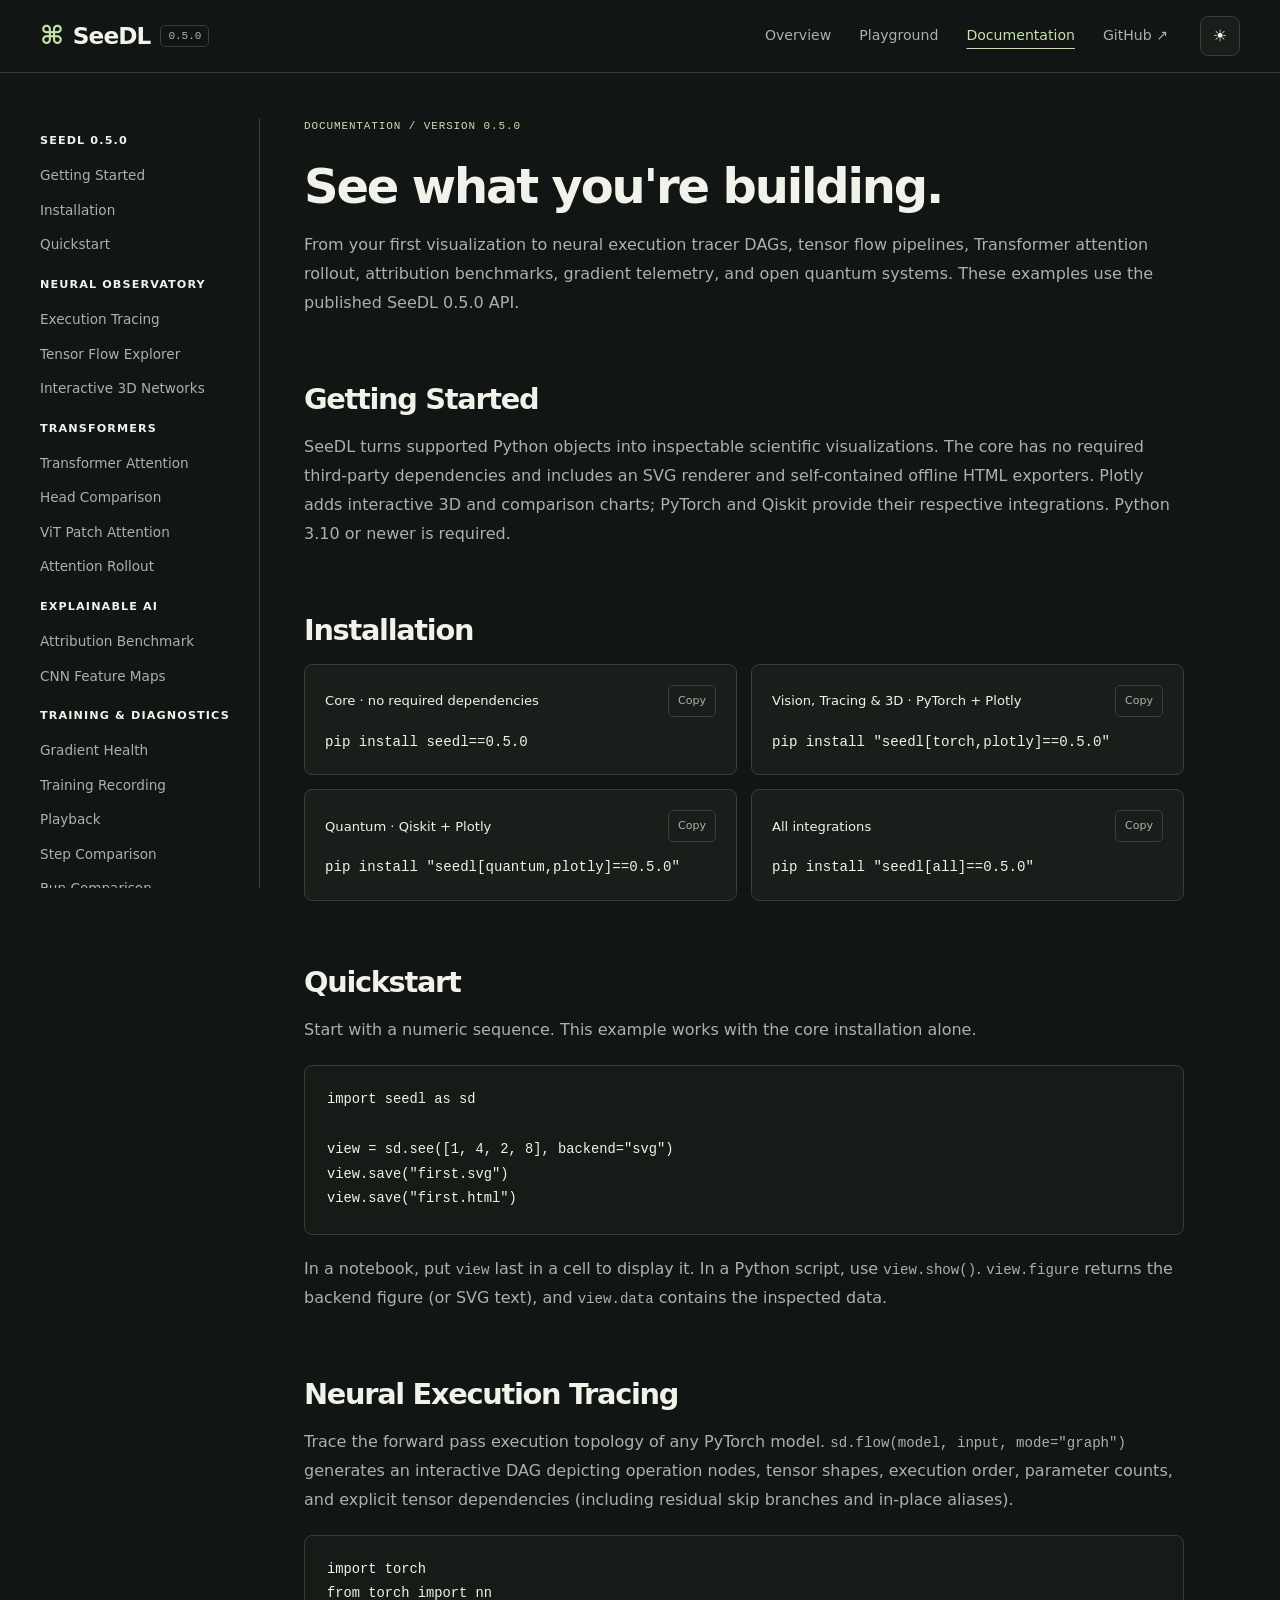
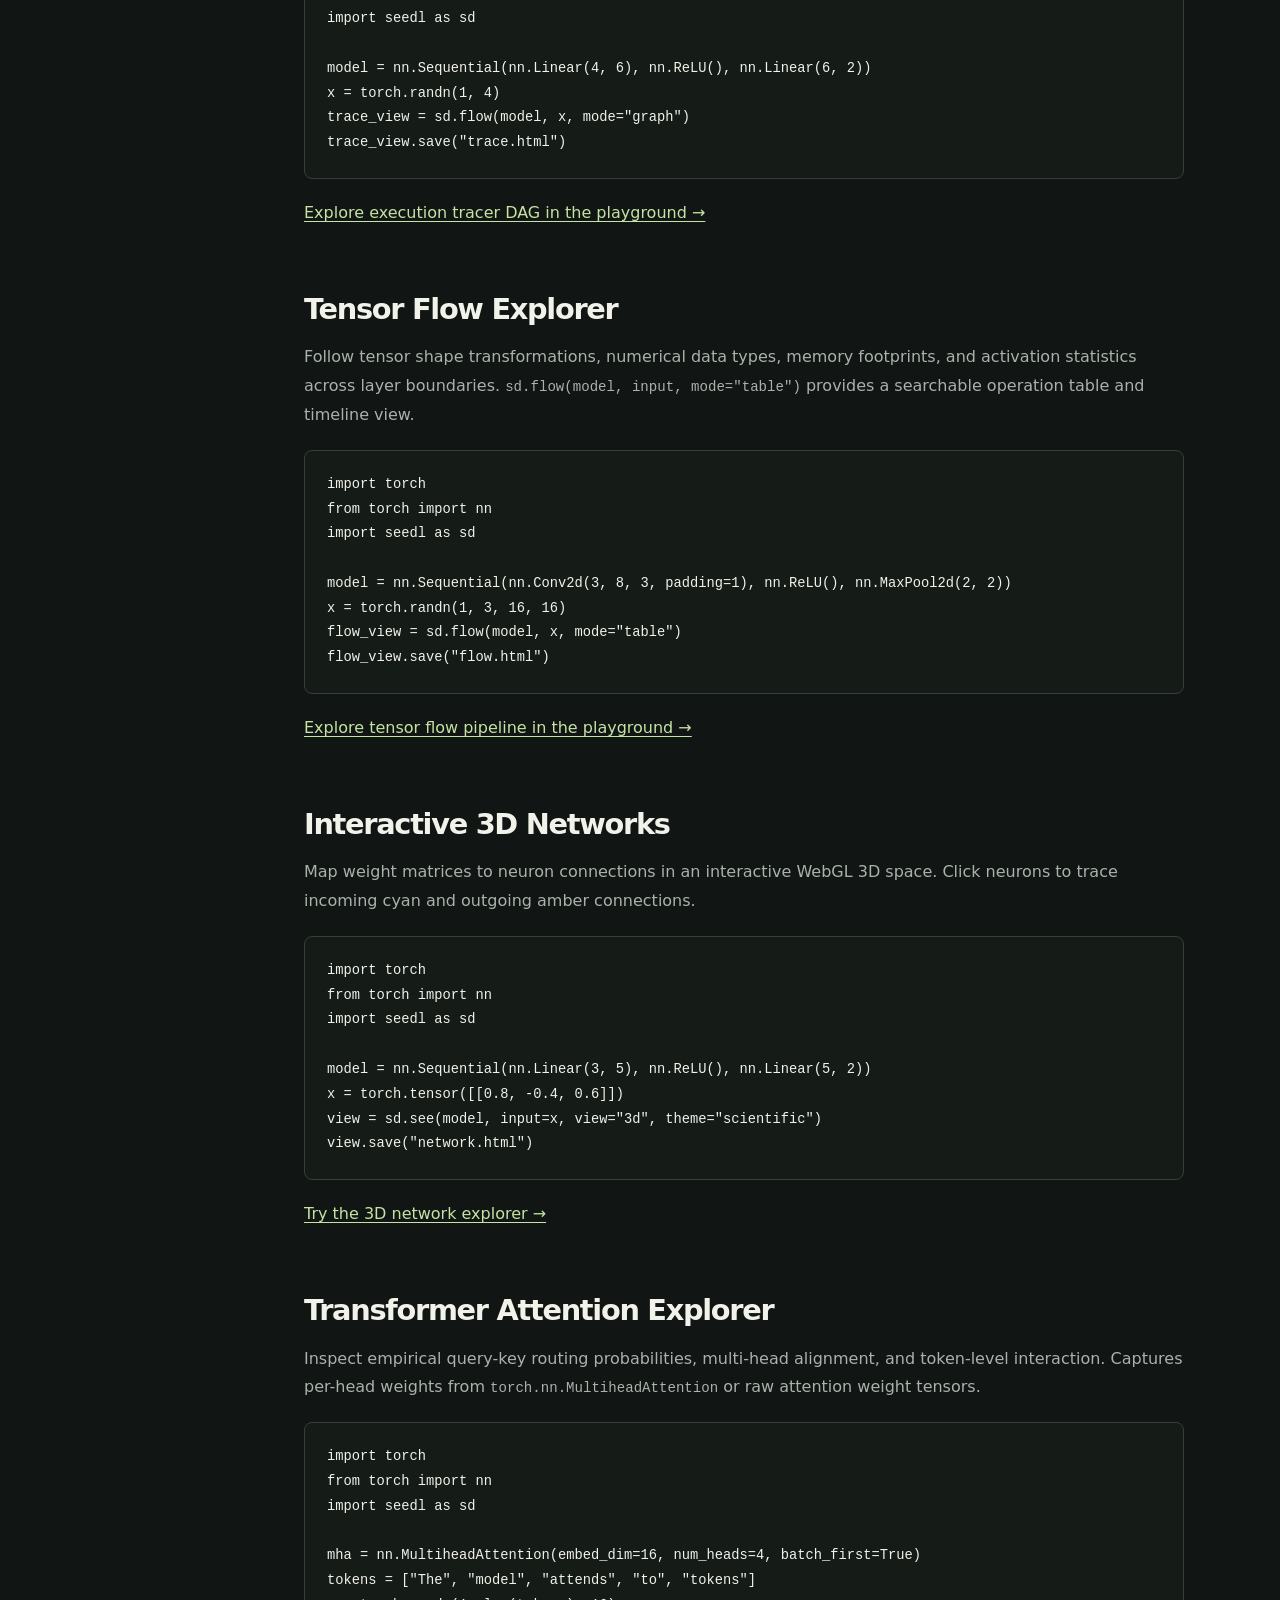
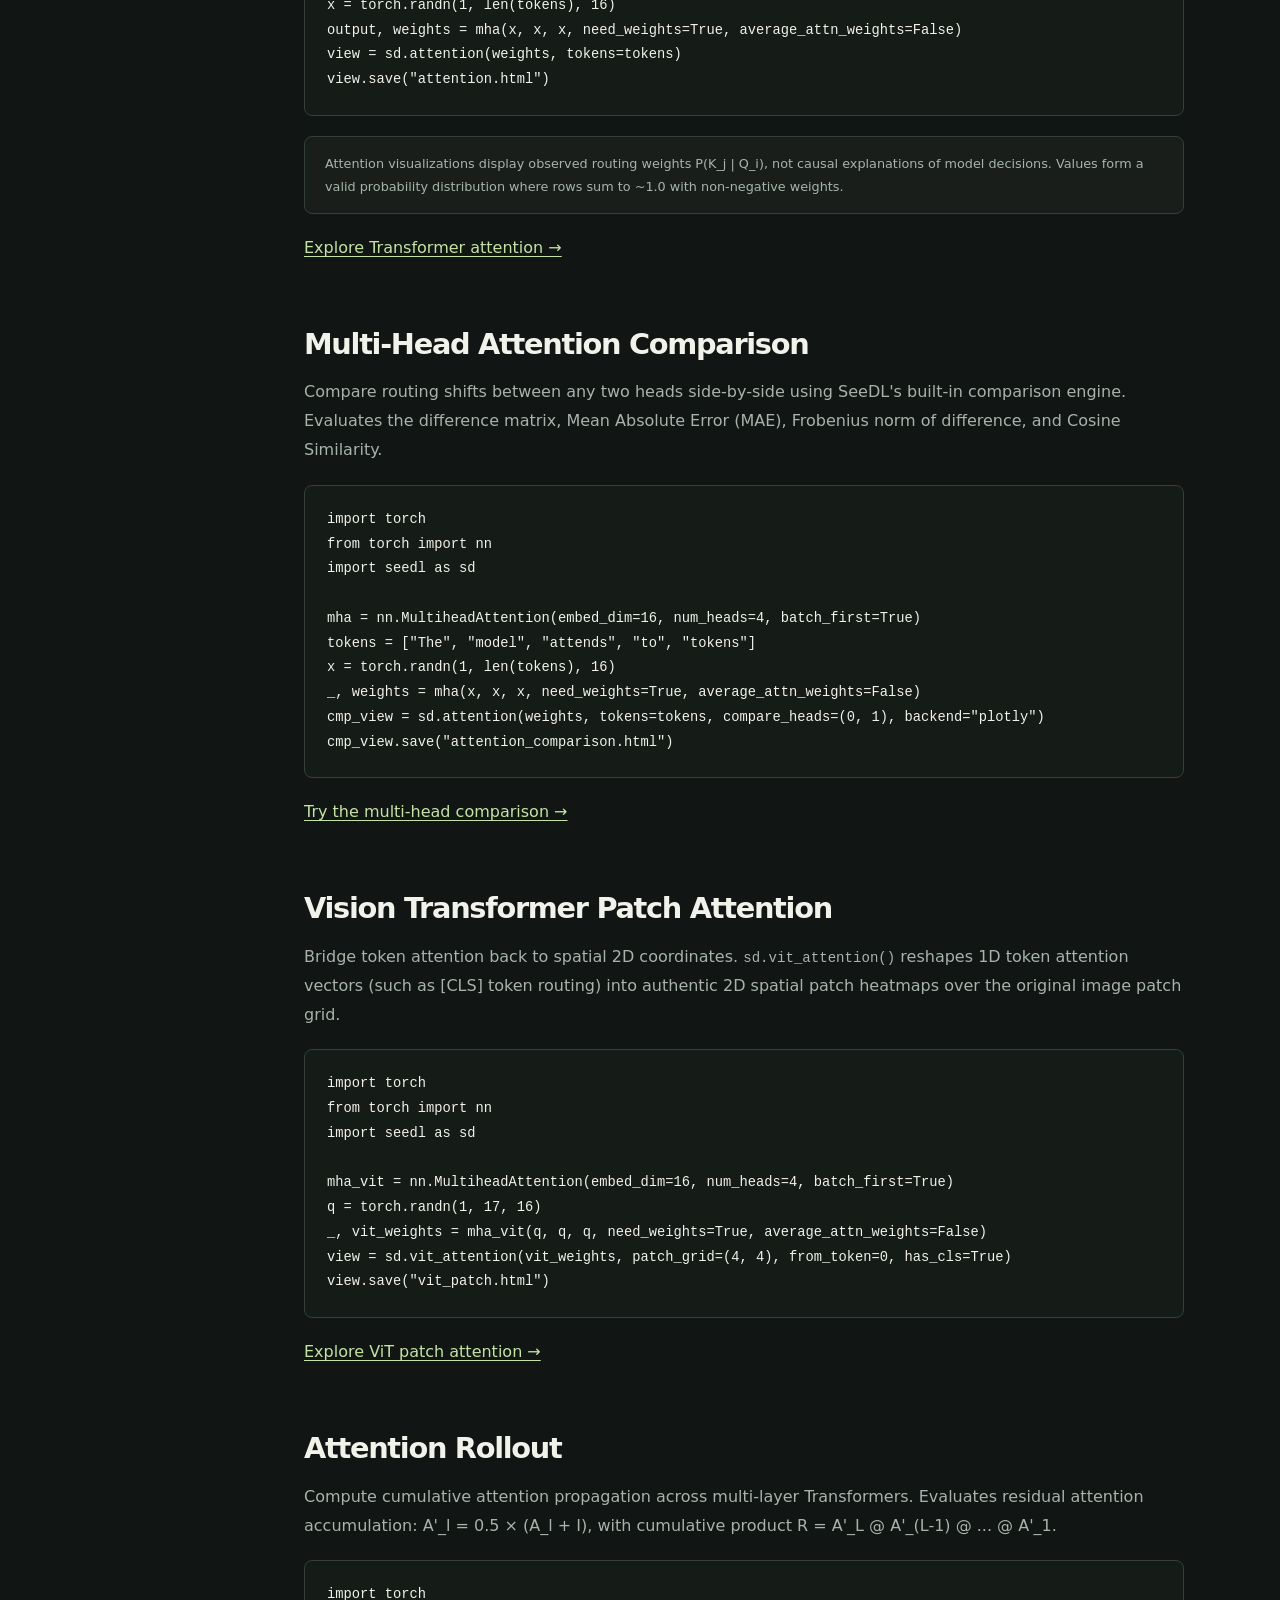
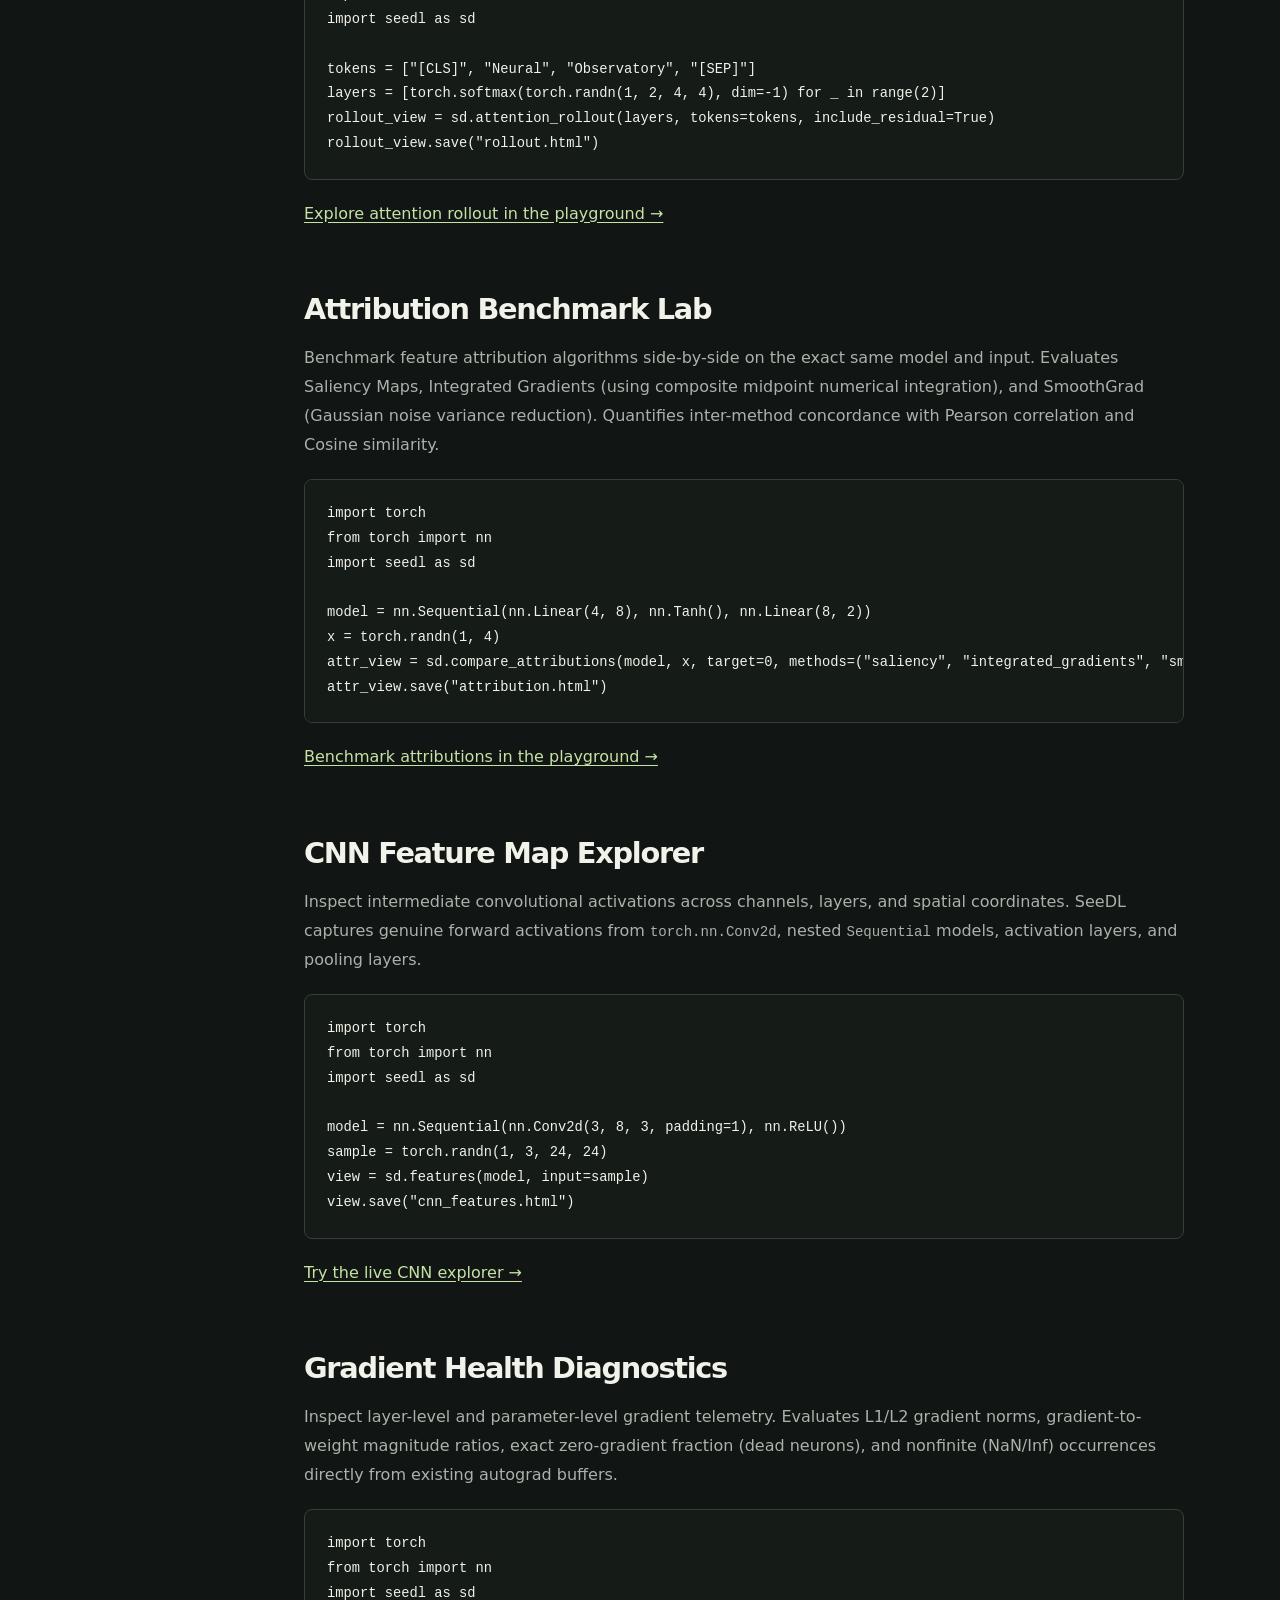
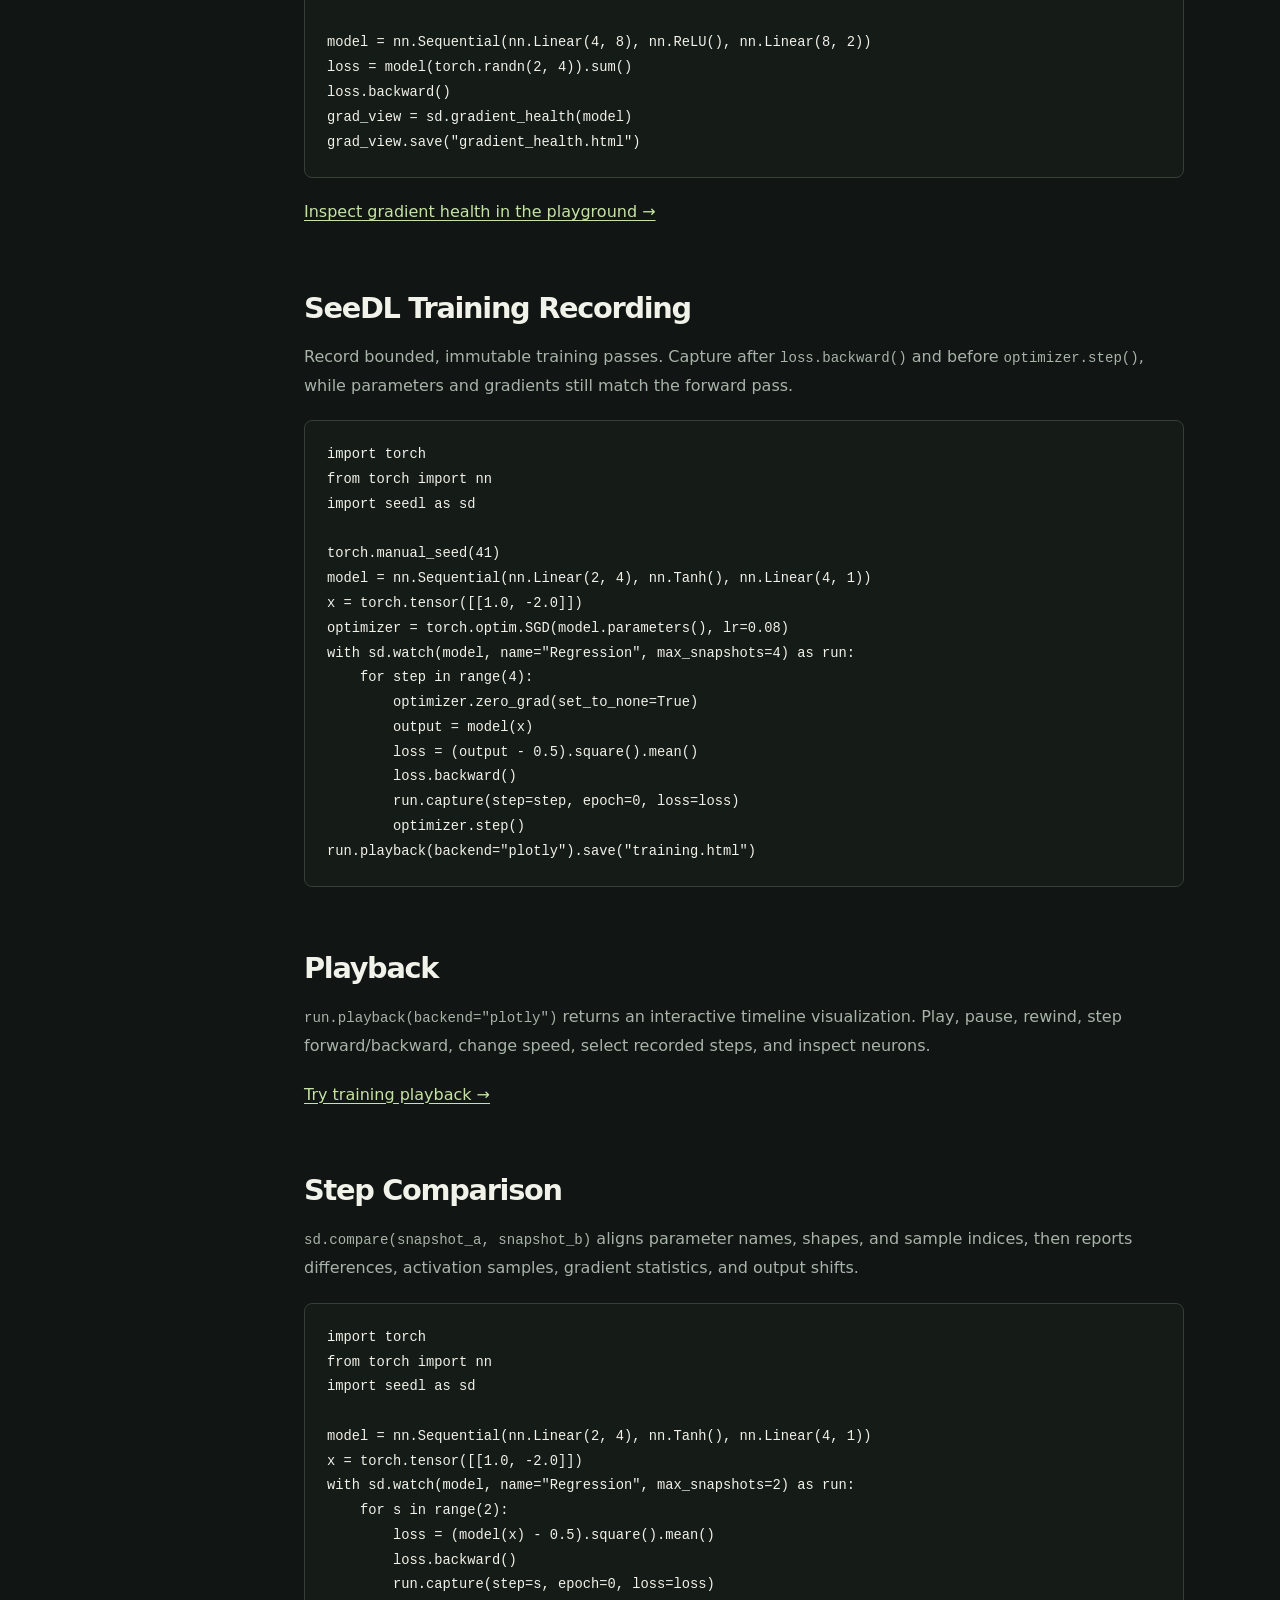
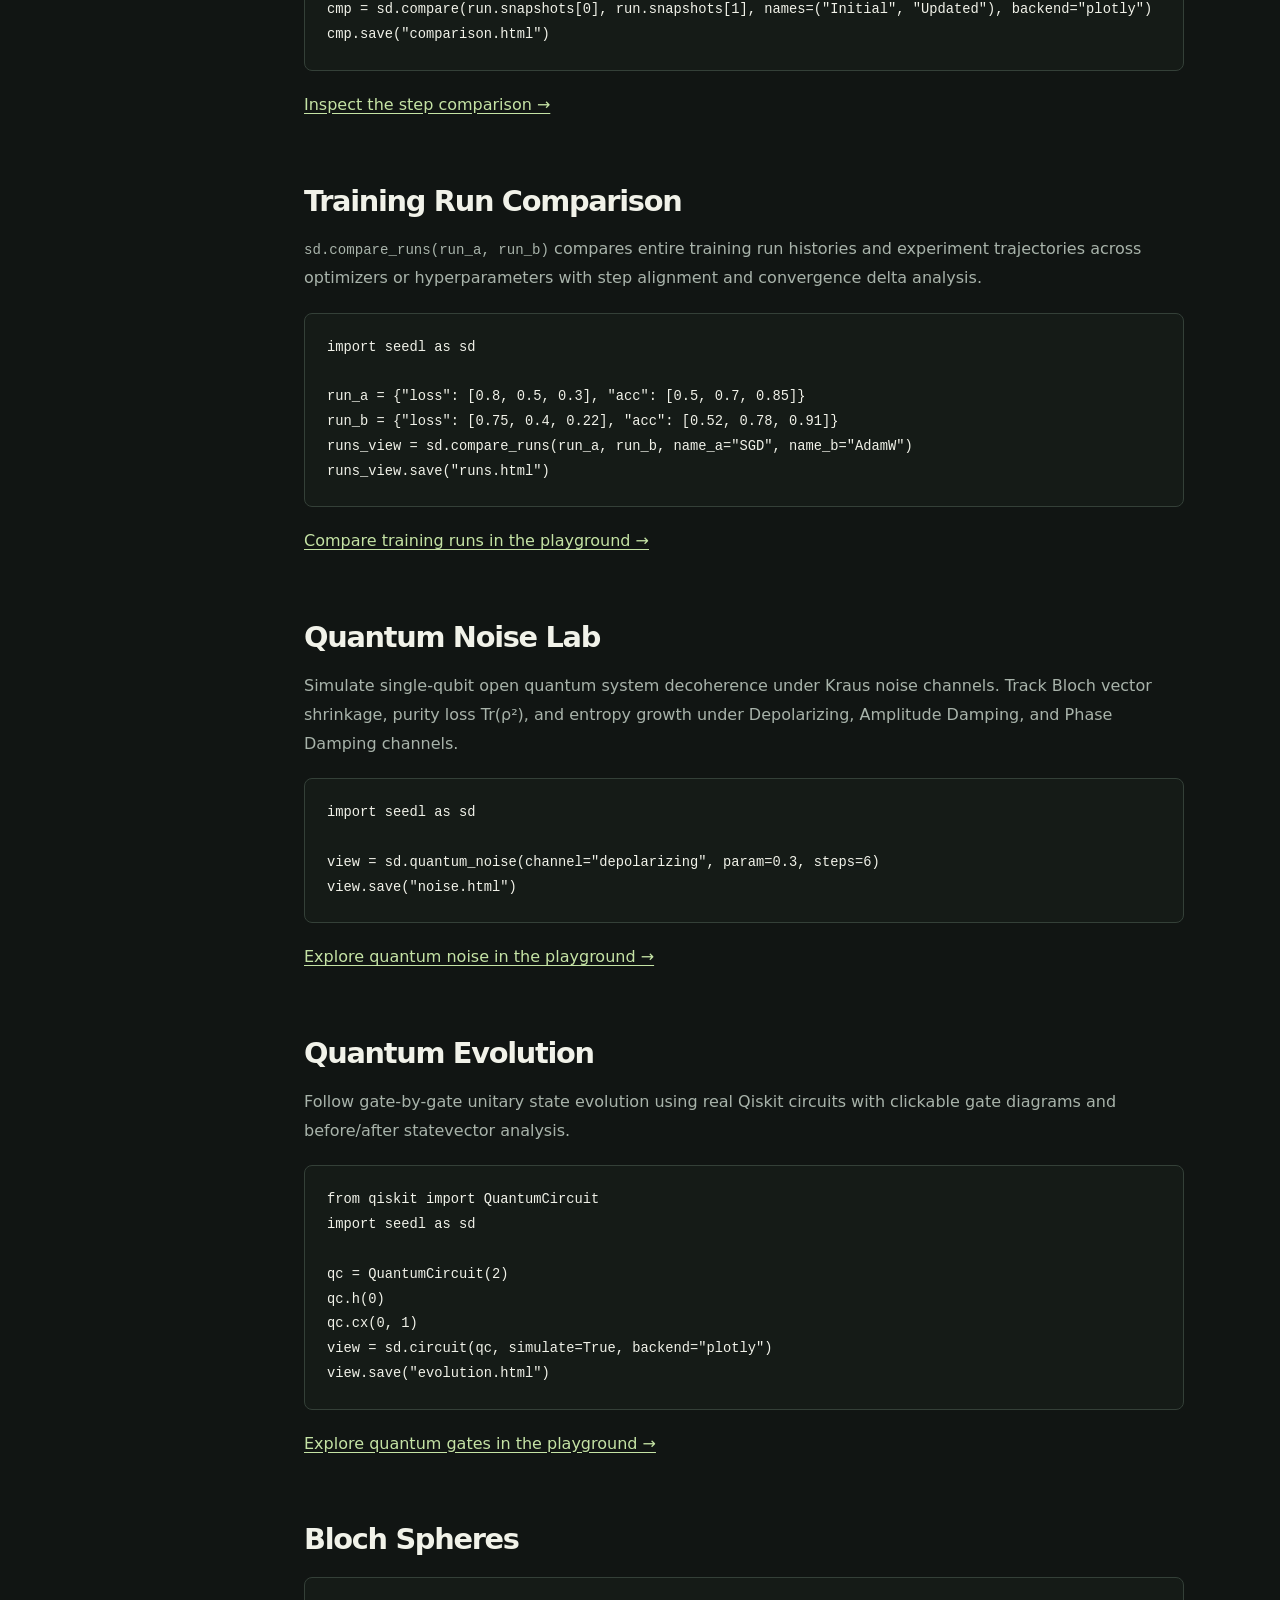
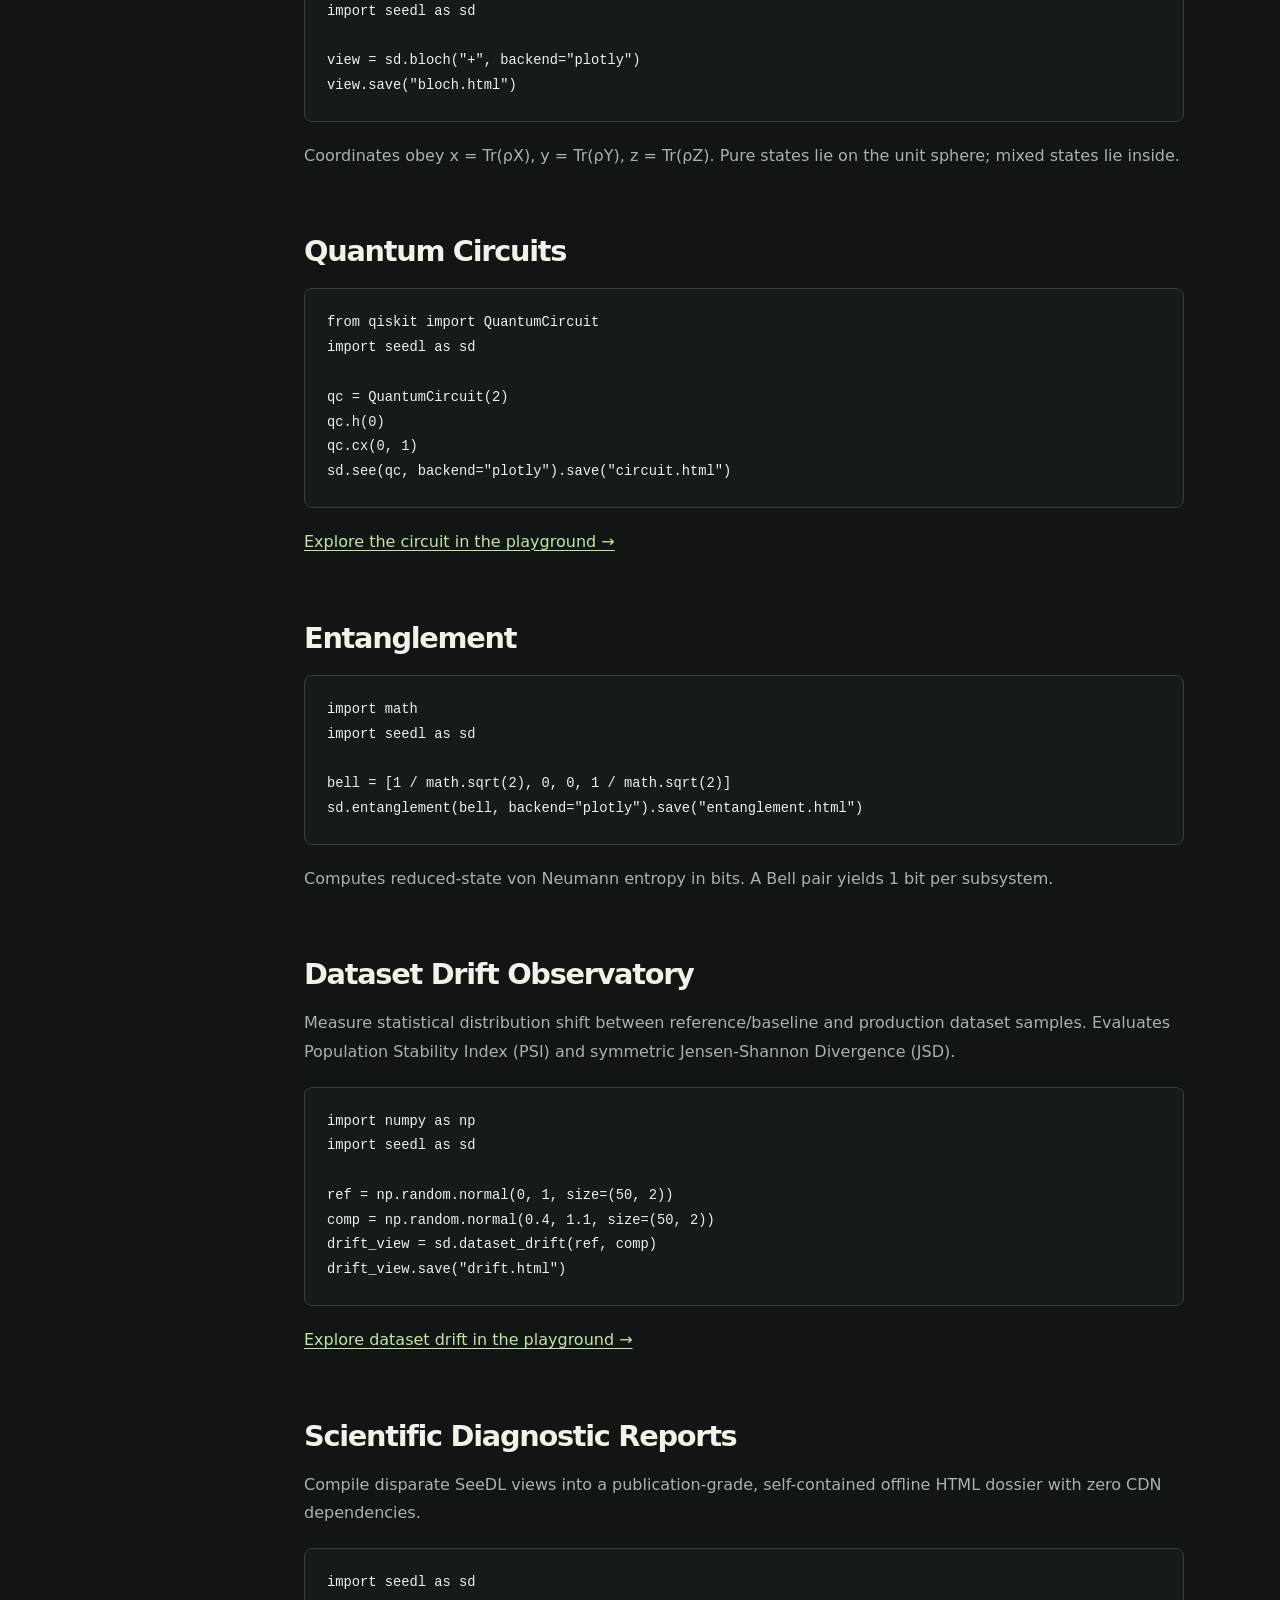
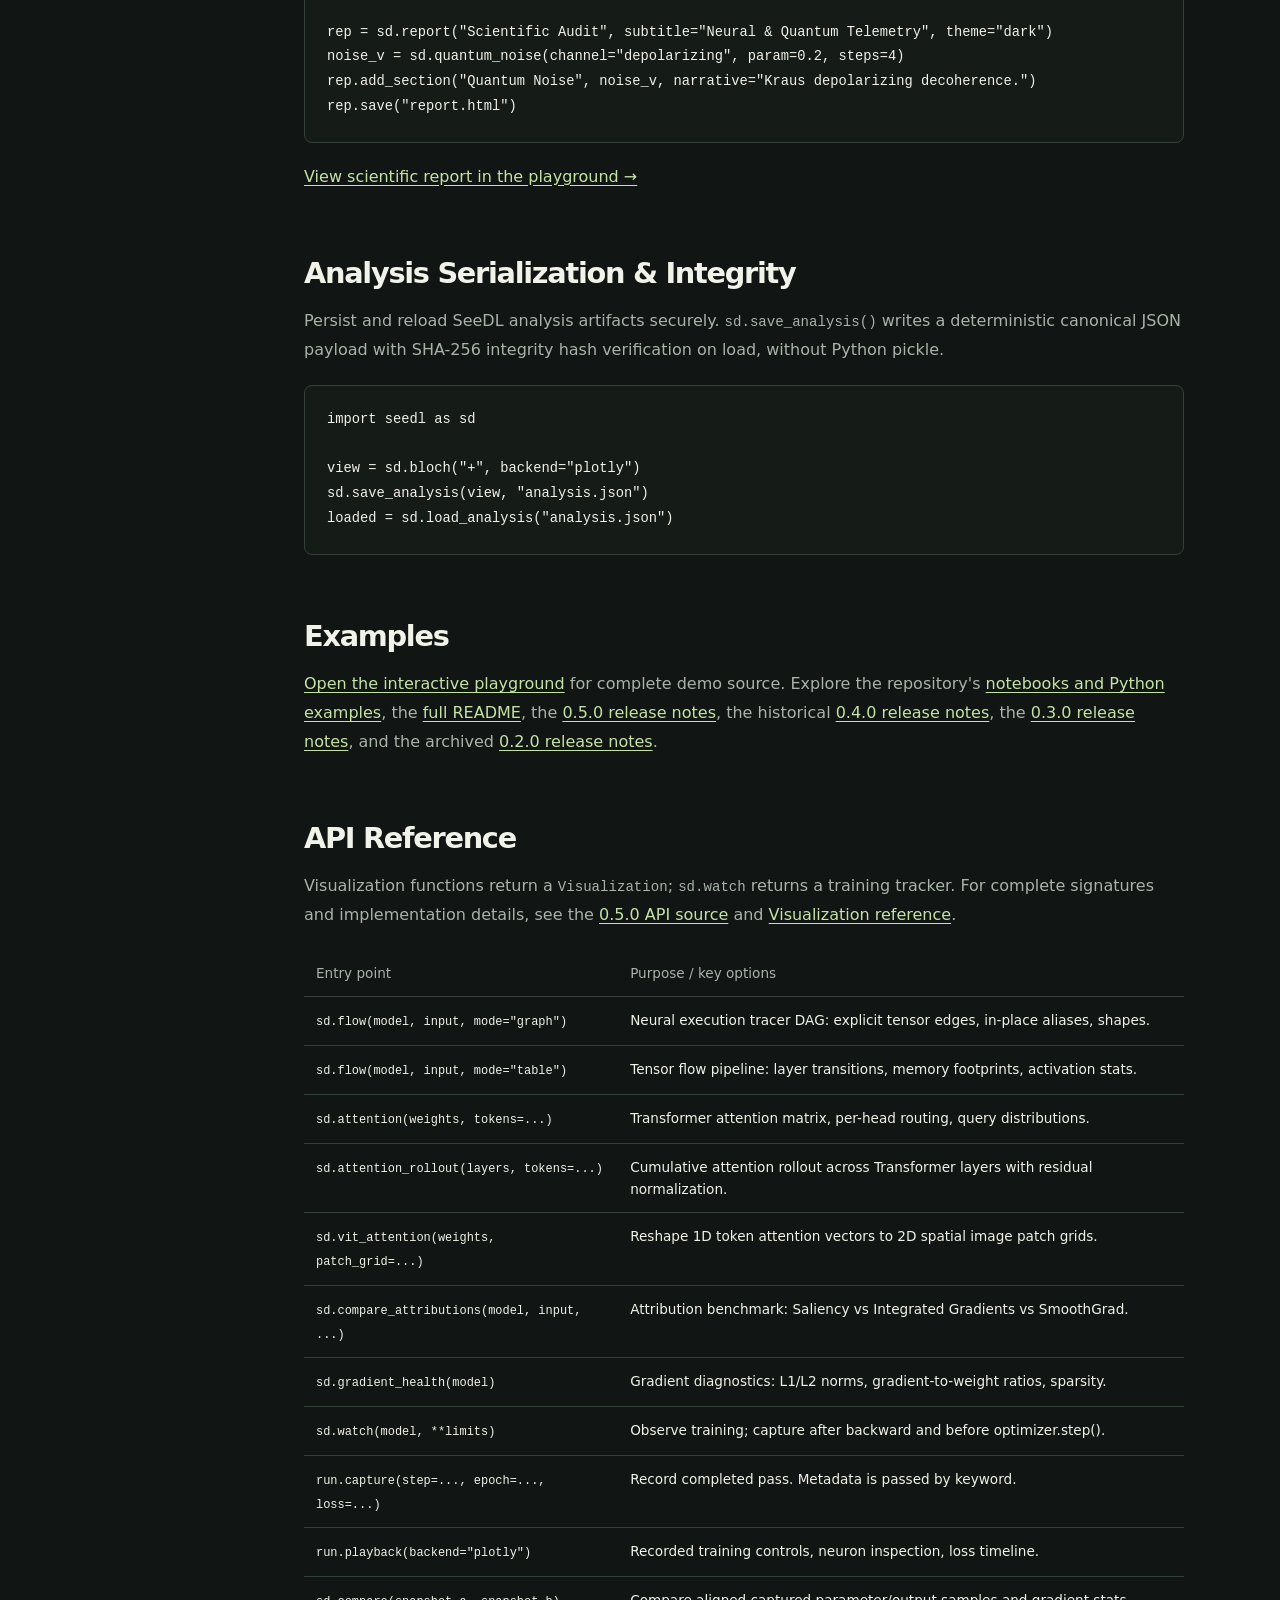
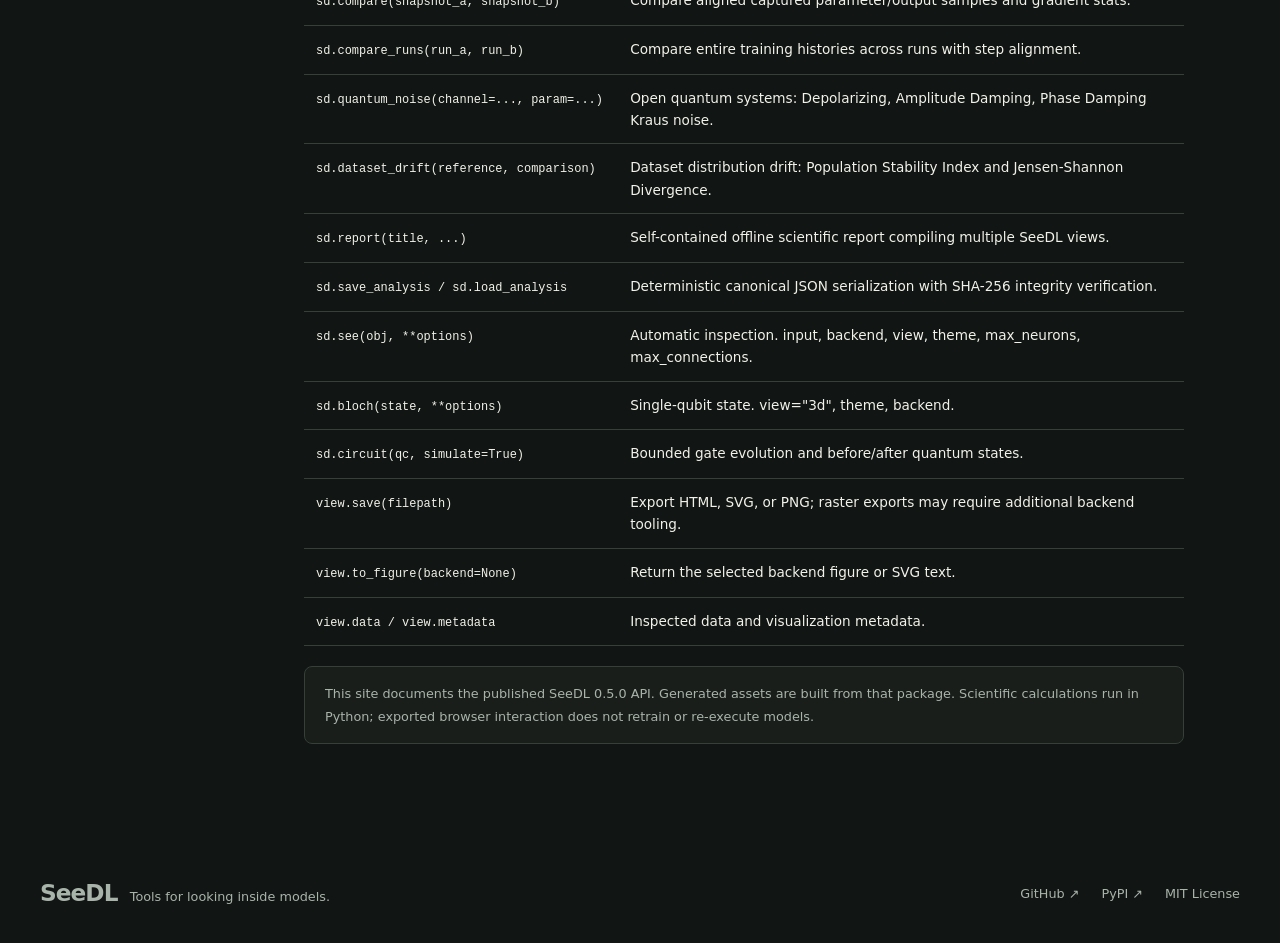
==== commit 94b3ed92: "feat(website): launch SeeDL 0.5.0 Neural Observatory" ====
--- a/website/docs/index.html
+++ b/website/docs/index.html
@@ -1,83 +1,118 @@
 <!doctype html>
 <html lang="en"><head><meta charset="utf-8"><meta name="viewport" content="width=device-width, initial-scale=1">
-<title>Documentation · SeeDL 0.4.0</title><meta name="description" content="SeeDL 0.4.0. interactive visualization for deep learning and quantum computing. Explore real CNN feature maps, Transformer multi-head attention, ViT patch routing, 3D neural networks, and Qiskit gate evolution.">
+<title>Documentation · SeeDL 0.5.0</title><meta name="description" content="SeeDL 0.5.0 Neural Observatory documentation: interactive visualization for deep learning and quantum computing. Explore execution DAGs, tensor flow, attention rollout, attribution benchmarks, gradient health, and Kraus quantum noise.">
 <meta name="theme-color" content="#090e17"><link rel="icon" href="../assets/favicon.svg" type="image/svg+xml">
 <link rel="stylesheet" href="../assets/style.css"><script src="../assets/site.js" defer></script></head>
 <body><a class="skip" href="#main">Skip to content</a><header class="header"><nav class="nav wrap" aria-label="Main navigation">
-<a class="brand" href="../index.html" aria-label="SeeDL home"><span class="brand-mark" aria-hidden="true">⌘</span>SeeDL <span class="version">0.4.0</span></a>
+<a class="brand" href="../index.html" aria-label="SeeDL home"><span class="brand-mark" aria-hidden="true">⌘</span>SeeDL <span class="version">0.5.0</span></a>
 <button class="menu-button" data-menu aria-label="Toggle navigation" aria-controls="main-links" aria-expanded="false">☰</button>
 <div class="navlinks" id="main-links"><a href="../index.html">Overview</a><a href="../playground.html">Playground</a><a href="../docs/index.html" aria-current="page">Documentation</a><a href="https://github.com/iamaritrasaha/seedl">GitHub ↗</a></div>
 <button class="theme-button" data-theme-toggle aria-label="Use light theme">☀</button></nav></header>
-<main id="main" class="wrap doc-layout"><aside class="docnav" aria-label="Documentation sections"><strong>SeeDL 0.4.0</strong><a href="#getting-started">Getting Started</a><a href="#installation">Installation</a><a href="#quickstart">Quickstart</a><strong>Vision &amp; Attention</strong><a href="#cnn-features">CNN Feature Maps</a><a href="#transformer-attention">Transformer Attention</a><a href="#head-comparison">Head Comparison</a><a href="#vit-attention">ViT Patch Attention</a><strong>Neural Networks</strong><a href="#neural-networks">Neural Network Visualization</a><a href="#interactive-3d">Interactive 3D Networks</a><a href="#training-recording">Training Recording</a><a href="#snapshot-inspection">Snapshot Inspection</a><a href="#training-playback">Playback</a><a href="#training-comparison">Training Comparison</a><strong>Quantum Computing</strong><a href="#quantum-evolution">Quantum Evolution</a><a href="#quantum">Quantum Computing</a><a href="#bloch-spheres">Bloch Spheres</a><a href="#quantum-circuits">Quantum Circuits</a><a href="#statevectors">Statevectors</a><a href="#density-matrices">Density Matrices</a><a href="#entanglement">Entanglement</a><strong>Reference</strong><a href="#examples">Examples</a><a href="#api">API Reference</a></aside><article class="docs"><div class="eyebrow">Documentation / Version 0.4.0</div><h1>See what you're building.</h1><p>From your first visualization to CNN feature maps, Transformer multi-head attention, interactive 3D networks, and quantum states. These examples use the SeeDL 0.4.0 API.</p>
-<h2 id="getting-started">Getting Started</h2><p>SeeDL turns supported Python objects into inspectable visualizations. The core has no required third-party dependencies and includes an SVG renderer and self-contained offline HTML exporters. Plotly adds interactive 3D and comparison charts; PyTorch and Qiskit provide their respective integrations. Python 3.10 or newer is required.</p>
-<h2 id="installation">Installation</h2><div class="install-grid"><div class="install"><div class="install-top"><span>Core · no required dependencies</span><button class="copy" data-copy="pip install seedl==0.4.0" aria-label="Copy Core · no required dependencies installation command">Copy</button></div><code>pip install seedl==0.4.0</code></div><div class="install"><div class="install-top"><span>Vision &amp; 3D · PyTorch + Plotly</span><button class="copy" data-copy="pip install &quot;seedl[torch,plotly]==0.4.0&quot;" aria-label="Copy Vision &amp; 3D · PyTorch + Plotly installation command">Copy</button></div><code>pip install &quot;seedl[torch,plotly]==0.4.0&quot;</code></div><div class="install"><div class="install-top"><span>Quantum · Qiskit + Plotly</span><button class="copy" data-copy="pip install &quot;seedl[quantum,plotly]==0.4.0&quot;" aria-label="Copy Quantum · Qiskit + Plotly installation command">Copy</button></div><code>pip install &quot;seedl[quantum,plotly]==0.4.0&quot;</code></div><div class="install"><div class="install-top"><span>All integrations</span><button class="copy" data-copy="pip install &quot;seedl[all]==0.4.0&quot;" aria-label="Copy All integrations installation command">Copy</button></div><code>pip install &quot;seedl[all]==0.4.0&quot;</code></div></div>
+<main id="main" class="wrap doc-layout"><aside class="docnav" aria-label="Documentation sections"><strong>SeeDL 0.5.0</strong><a href="#getting-started">Getting Started</a><a href="#installation">Installation</a><a href="#quickstart">Quickstart</a><strong>Neural Observatory</strong><a href="#execution-tracing">Execution Tracing</a><a href="#tensor-flow">Tensor Flow Explorer</a><a href="#interactive-3d">Interactive 3D Networks</a><strong>Transformers</strong><a href="#transformer-attention">Transformer Attention</a><a href="#head-comparison">Head Comparison</a><a href="#vit-attention">ViT Patch Attention</a><a href="#attention-rollout">Attention Rollout</a><strong>Explainable AI</strong><a href="#attribution-benchmark">Attribution Benchmark</a><a href="#cnn-features">CNN Feature Maps</a><strong>Training &amp; Diagnostics</strong><a href="#gradient-health">Gradient Health</a><a href="#training-recording">Training Recording</a><a href="#training-playback">Playback</a><a href="#training-comparison">Step Comparison</a><a href="#runs-comparison">Run Comparison</a><strong>Quantum Intelligence</strong><a href="#quantum-noise">Quantum Noise Lab</a><a href="#quantum-evolution">Quantum Evolution</a><a href="#bloch-spheres">Bloch Spheres</a><a href="#quantum-circuits">Quantum Circuits</a><a href="#entanglement">Entanglement</a><strong>Data &amp; Reports</strong><a href="#dataset-drift">Dataset Drift</a><a href="#scientific-reports">Scientific Reports</a><a href="#analysis-integrity">Analysis Integrity</a><strong>Reference</strong><a href="#examples">Examples</a><a href="#api">API Reference</a></aside><article class="docs"><div class="eyebrow">Documentation / Version 0.5.0</div><h1>See what you're building.</h1><p>From your first visualization to neural execution tracer DAGs, tensor flow pipelines, Transformer attention rollout, attribution benchmarks, gradient telemetry, and open quantum systems. These examples use the published SeeDL 0.5.0 API.</p>
+<h2 id="getting-started">Getting Started</h2><p>SeeDL turns supported Python objects into inspectable scientific visualizations. The core has no required third-party dependencies and includes an SVG renderer and self-contained offline HTML exporters. Plotly adds interactive 3D and comparison charts; PyTorch and Qiskit provide their respective integrations. Python 3.10 or newer is required.</p>
+<h2 id="installation">Installation</h2><div class="install-grid"><div class="install"><div class="install-top"><span>Core · no required dependencies</span><button class="copy" data-copy="pip install seedl==0.5.0" aria-label="Copy Core · no required dependencies installation command">Copy</button></div><code>pip install seedl==0.5.0</code></div><div class="install"><div class="install-top"><span>Vision, Tracing &amp; 3D · PyTorch + Plotly</span><button class="copy" data-copy="pip install &quot;seedl[torch,plotly]==0.5.0&quot;" aria-label="Copy Vision, Tracing &amp; 3D installation command">Copy</button></div><code>pip install &quot;seedl[torch,plotly]==0.5.0&quot;</code></div><div class="install"><div class="install-top"><span>Quantum · Qiskit + Plotly</span><button class="copy" data-copy="pip install &quot;seedl[quantum,plotly]==0.5.0&quot;" aria-label="Copy Quantum · Qiskit + Plotly installation command">Copy</button></div><code>pip install &quot;seedl[quantum,plotly]==0.5.0&quot;</code></div><div class="install"><div class="install-top"><span>All integrations</span><button class="copy" data-copy="pip install &quot;seedl[all]==0.5.0&quot;" aria-label="Copy All integrations installation command">Copy</button></div><code>pip install &quot;seedl[all]==0.5.0&quot;</code></div></div>
 <h2 id="quickstart">Quickstart</h2><p>Start with a numeric sequence. This example works with the core installation alone.</p><pre><code>import seedl as sd
 
 view = sd.see([1, 4, 2, 8], backend=&quot;svg&quot;)
 view.save(&quot;first.svg&quot;)
 view.save(&quot;first.html&quot;)</code></pre><p>In a notebook, put <code>view</code> last in a cell to display it. In a Python script, use <code>view.show()</code>. <code>view.figure</code> returns the backend figure (or SVG text), and <code>view.data</code> contains the inspected data.</p>
 
-<h2 id="cnn-features">CNN Feature Map Explorer</h2><p>Inspect intermediate convolutional activations across channels, layers, and spatial coordinates. SeeDL captures genuine forward activations from <code>torch.nn.Conv2d</code>, nested <code>Sequential</code> models, activation layers (<code>ReLU</code>, <code>GELU</code>, <code>SiLU</code>, <code>Tanh</code>), and pooling layers (<code>MaxPool2d</code>, <code>AvgPool2d</code>).</p><pre><code>import torch
-import seedl as sd
-
-model = torch.nn.Sequential(
-    torch.nn.Conv2d(3, 8, 3, padding=1),
-    torch.nn.ReLU(),
-)
-
-sample = torch.randn(1, 3, 32, 32)
-
-view = sd.features(model, input=sample)
-view.save(&quot;cnn_features.html&quot;)</code></pre><p>The exported HTML includes layer and channel dropdowns, a channel gallery, hover coordinate inspection `(y, x)` with exact activation values, and three normalization modes: per-channel, layer-global, and zero-centered (symmetric for signed activations). When spatial dimensions are downsampled (e.g. pooling), SeeDL indicates downsampling in the HUD while preserving original tensor dimensions in metadata. <a href="../playground.html#cnn">Try the live CNN explorer →</a></p>
+<h2 id="execution-tracing">Neural Execution Tracing</h2><p>Trace the forward pass execution topology of any PyTorch model. <code>sd.flow(model, input, mode="graph")</code> generates an interactive DAG depicting operation nodes, tensor shapes, execution order, parameter counts, and explicit tensor dependencies (including residual skip branches and in-place aliases).</p><pre><code>import torch
+from torch import nn
+import seedl as sd
+
+model = nn.Sequential(nn.Linear(4, 6), nn.ReLU(), nn.Linear(6, 2))
+x = torch.randn(1, 4)
+trace_view = sd.flow(model, x, mode=&quot;graph&quot;)
+trace_view.save(&quot;trace.html&quot;)</code></pre><p><a href="../playground.html#trace">Explore execution tracer DAG in the playground →</a></p>
+
+<h2 id="tensor-flow">Tensor Flow Explorer</h2><p>Follow tensor shape transformations, numerical data types, memory footprints, and activation statistics across layer boundaries. <code>sd.flow(model, input, mode="table")</code> provides a searchable operation table and timeline view.</p><pre><code>import torch
+from torch import nn
+import seedl as sd
+
+model = nn.Sequential(nn.Conv2d(3, 8, 3, padding=1), nn.ReLU(), nn.MaxPool2d(2, 2))
+x = torch.randn(1, 3, 16, 16)
+flow_view = sd.flow(model, x, mode=&quot;table&quot;)
+flow_view.save(&quot;flow.html&quot;)</code></pre><p><a href="../playground.html#flow">Explore tensor flow pipeline in the playground →</a></p>
+
+<h2 id="interactive-3d">Interactive 3D Networks</h2><p>Map weight matrices to neuron connections in an interactive WebGL 3D space. Click neurons to trace incoming cyan and outgoing amber connections.</p><pre><code>import torch
+from torch import nn
+import seedl as sd
+
+model = nn.Sequential(nn.Linear(3, 5), nn.ReLU(), nn.Linear(5, 2))
+x = torch.tensor([[0.8, -0.4, 0.6]])
+view = sd.see(model, input=x, view=&quot;3d&quot;, theme=&quot;scientific&quot;)
+view.save(&quot;network.html&quot;)</code></pre><p><a href="../playground.html#network">Try the 3D network explorer →</a></p>
 
 <h2 id="transformer-attention">Transformer Attention Explorer</h2><p>Inspect empirical query-key routing probabilities, multi-head alignment, and token-level interaction. Captures per-head weights from <code>torch.nn.MultiheadAttention</code> or raw attention weight tensors.</p><pre><code>import torch
-import seedl as sd
-
-mha = torch.nn.MultiheadAttention(
-    embed_dim=16,
-    num_heads=4,
-    batch_first=True,
-)
-
+from torch import nn
+import seedl as sd
+
+mha = nn.MultiheadAttention(embed_dim=16, num_heads=4, batch_first=True)
 tokens = [&quot;The&quot;, &quot;model&quot;, &quot;attends&quot;, &quot;to&quot;, &quot;tokens&quot;]
 x = torch.randn(1, len(tokens), 16)
-
-output, weights = mha(
-    x, x, x,
-    need_weights=True,
-    average_attn_weights=False,
-)
-
+output, weights = mha(x, x, x, need_weights=True, average_attn_weights=False)
 view = sd.attention(weights, tokens=tokens)
-view.save(&quot;attention.html&quot;)</code></pre><p class="notice">Attention visualizations display observed routing weights P(K_j | Q_i), not causal explanations of model decisions or proofs of feature importance. Values are genuine and form a valid probability distribution where rows sum to ~1.0 with non-negative weights.</p><p><a href="../playground.html#attention">Explore Transformer attention →</a></p>
-
-<h2 id="head-comparison">Multi-Head Attention Comparison</h2><p>Compare routing shifts between any two heads side-by-side using SeeDL's built-in comparison engine. Evaluates the difference matrix, Mean Absolute Error (MAE), Frobenius norm of difference, and Cosine Similarity.</p><pre><code># Continue from attention weights above.
+view.save(&quot;attention.html&quot;)</code></pre><p class="notice">Attention visualizations display observed routing weights P(K_j | Q_i), not causal explanations of model decisions. Values form a valid probability distribution where rows sum to ~1.0 with non-negative weights.</p><p><a href="../playground.html#attention">Explore Transformer attention →</a></p>
+
+<h2 id="head-comparison">Multi-Head Attention Comparison</h2><p>Compare routing shifts between any two heads side-by-side using SeeDL's built-in comparison engine. Evaluates the difference matrix, Mean Absolute Error (MAE), Frobenius norm of difference, and Cosine Similarity.</p><pre><code>import torch
+from torch import nn
+import seedl as sd
+
+mha = nn.MultiheadAttention(embed_dim=16, num_heads=4, batch_first=True)
+tokens = [&quot;The&quot;, &quot;model&quot;, &quot;attends&quot;, &quot;to&quot;, &quot;tokens&quot;]
+x = torch.randn(1, len(tokens), 16)
+_, weights = mha(x, x, x, need_weights=True, average_attn_weights=False)
 cmp_view = sd.attention(weights, tokens=tokens, compare_heads=(0, 1), backend=&quot;plotly&quot;)
-cmp_view.save(&quot;attention_comparison.html&quot;)
-print(cmp_view.data[&quot;head_comparison&quot;][&quot;mae&quot;])
-print(cmp_view.data[&quot;head_comparison&quot;][&quot;cosine_similarity&quot;])</code></pre><p><a href="../playground.html#attention-cmp">Try the multi-head comparison →</a></p>
+cmp_view.save(&quot;attention_comparison.html&quot;)</code></pre><p><a href="../playground.html#attention-cmp">Try the multi-head comparison →</a></p>
 
 <h2 id="vit-attention">Vision Transformer Patch Attention</h2><p>Bridge token attention back to spatial 2D coordinates. <code>sd.vit_attention()</code> reshapes 1D token attention vectors (such as [CLS] token routing) into authentic 2D spatial patch heatmaps over the original image patch grid.</p><pre><code>import torch
-import seedl as sd
-
-mha_vit = torch.nn.MultiheadAttention(embed_dim=16, num_heads=4, batch_first=True)
+from torch import nn
+import seedl as sd
+
+mha_vit = nn.MultiheadAttention(embed_dim=16, num_heads=4, batch_first=True)
 q = torch.randn(1, 17, 16)
 _, vit_weights = mha_vit(q, q, q, need_weights=True, average_attn_weights=False)
-
 view = sd.vit_attention(vit_weights, patch_grid=(4, 4), from_token=0, has_cls=True)
 view.save(&quot;vit_patch.html&quot;)</code></pre><p><a href="../playground.html#vit">Explore ViT patch attention →</a></p>
 
-<h2 id="neural-networks">Neural Network Visualization</h2><p>Install <code>seedl[torch,plotly]</code> for this guide. For supported feed-forward models, SeeDL maps actual weight matrices to neuron connections. Unsupported structures use an architecture view; SeeDL does not invent connections.</p><pre><code>import torch
-from torch import nn
-import seedl as sd
-
-model = nn.Sequential(nn.Linear(3, 5), nn.ReLU(), nn.Linear(5, 2))
-x = torch.tensor([[0.8, -0.4, 0.6]])
-view = sd.see(model, input=x, view=&quot;neurons&quot;, backend=&quot;plotly&quot;)
-view.save(&quot;neurons.html&quot;)</code></pre><p>Providing <code>input</code> runs one local forward pass in evaluation mode without gradients, using temporary inspection hooks. Only run models you trust. Omitting input still allows parameter inspection; missing activations remain unavailable.</p>
-<h2 id="interactive-3d">Interactive 3D Networks</h2><pre><code>view = sd.see(model, input=x, view=&quot;3d&quot;, theme=&quot;scientific&quot;)
-view.save(&quot;network.html&quot;)</code></pre><p>Open the exported HTML to orbit, pan, zoom, and click neurons. Selection highlights incoming cyan and outgoing amber connections. The neuron menu also supports selection. Reset view restores the camera; Overview clears selection.</p><p>Bound large graphs with <code>max_neurons</code> and <code>max_connections</code>. <code>min_weight</code> filters small weights. Values are sampled or omitted explicitly, rather than filled in. <a href="../playground.html#network">Try the live explorer</a>.</p>
-<h2 id="training-recording">SeeDL training recording</h2><p>Install <code>seedl[torch,plotly]==0.4.0</code>. This complete CPU example records 16 real training passes. Capture after <code>loss.backward()</code> and before <code>optimizer.step()</code>, while parameters still match the forward pass. SeeDL observes your code; it does not run extra training passes.</p><pre><code>import torch
+<h2 id="attention-rollout">Attention Rollout</h2><p>Compute cumulative attention propagation across multi-layer Transformers. Evaluates residual attention accumulation: A'_l = 0.5 × (A_l + I), with cumulative product R = A'_L @ A'_(L-1) @ ... @ A'_1.</p><pre><code>import torch
+import seedl as sd
+
+tokens = [&quot;[CLS]&quot;, &quot;Neural&quot;, &quot;Observatory&quot;, &quot;[SEP]&quot;]
+layers = [torch.softmax(torch.randn(1, 2, 4, 4), dim=-1) for _ in range(2)]
+rollout_view = sd.attention_rollout(layers, tokens=tokens, include_residual=True)
+rollout_view.save(&quot;rollout.html&quot;)</code></pre><p><a href="../playground.html#rollout">Explore attention rollout in the playground →</a></p>
+
+<h2 id="attribution-benchmark">Attribution Benchmark Lab</h2><p>Benchmark feature attribution algorithms side-by-side on the exact same model and input. Evaluates Saliency Maps, Integrated Gradients (using composite midpoint numerical integration), and SmoothGrad (Gaussian noise variance reduction). Quantifies inter-method concordance with Pearson correlation and Cosine similarity.</p><pre><code>import torch
+from torch import nn
+import seedl as sd
+
+model = nn.Sequential(nn.Linear(4, 8), nn.Tanh(), nn.Linear(8, 2))
+x = torch.randn(1, 4)
+attr_view = sd.compare_attributions(model, x, target=0, methods=(&quot;saliency&quot;, &quot;integrated_gradients&quot;, &quot;smoothgrad&quot;), steps=4, samples=4)
+attr_view.save(&quot;attribution.html&quot;)</code></pre><p><a href="../playground.html#attribution">Benchmark attributions in the playground →</a></p>
+
+<h2 id="cnn-features">CNN Feature Map Explorer</h2><p>Inspect intermediate convolutional activations across channels, layers, and spatial coordinates. SeeDL captures genuine forward activations from <code>torch.nn.Conv2d</code>, nested <code>Sequential</code> models, activation layers, and pooling layers.</p><pre><code>import torch
+from torch import nn
+import seedl as sd
+
+model = nn.Sequential(nn.Conv2d(3, 8, 3, padding=1), nn.ReLU())
+sample = torch.randn(1, 3, 24, 24)
+view = sd.features(model, input=sample)
+view.save(&quot;cnn_features.html&quot;)</code></pre><p><a href="../playground.html#cnn">Try the live CNN explorer →</a></p>
+
+<h2 id="gradient-health">Gradient Health Diagnostics</h2><p>Inspect layer-level and parameter-level gradient telemetry. Evaluates L1/L2 gradient norms, gradient-to-weight magnitude ratios, exact zero-gradient fraction (dead neurons), and nonfinite (NaN/Inf) occurrences directly from existing autograd buffers.</p><pre><code>import torch
+from torch import nn
+import seedl as sd
+
+model = nn.Sequential(nn.Linear(4, 8), nn.ReLU(), nn.Linear(8, 2))
+loss = model(torch.randn(2, 4)).sum()
+loss.backward()
+grad_view = sd.gradient_health(model)
+grad_view.save(&quot;gradient_health.html&quot;)</code></pre><p><a href="../playground.html#gradient-health">Inspect gradient health in the playground →</a></p>
+
+<h2 id="training-recording">SeeDL Training Recording</h2><p>Record bounded, immutable training passes. Capture after <code>loss.backward()</code> and before <code>optimizer.step()</code>, while parameters and gradients still match the forward pass.</p><pre><code>import torch
 from torch import nn
 import seedl as sd
 
@@ -85,67 +120,94 @@
 model = nn.Sequential(nn.Linear(2, 4), nn.Tanh(), nn.Linear(4, 1))
 x = torch.tensor([[1.0, -2.0]])
 optimizer = torch.optim.SGD(model.parameters(), lr=0.08)
-with sd.watch(model, name=&quot;Tiny regression&quot;, max_snapshots=16,
-              max_bytes=512_000, max_values=12,
-              max_neurons=12, max_connections=16) as run:
-    for step in range(16):
+with sd.watch(model, name=&quot;Regression&quot;, max_snapshots=4) as run:
+    for step in range(4):
         optimizer.zero_grad(set_to_none=True)
         output = model(x)
         loss = (output - 0.5).square().mean()
         loss.backward()
-        run.capture(step=step, epoch=step // 4, loss=loss)
-        optimizer.step()  # Always AFTER capture.
-
-snapshot = run.snapshots[0]
-print(snapshot.data[&quot;loss&quot;], snapshot.data[&quot;parameters&quot;])
-run.playback(backend=&quot;plotly&quot;).save(&quot;training.html&quot;)</code></pre><h2 id="snapshot-inspection">Snapshot inspection</h2><p><code>run.snapshots</code> holds immutable captured records. <code>snapshot.data</code> exposes step, epoch, loss, parameter samples with original flat indices, captured output, activations, and a supported neuron graph. Existing gradients are recorded; absent or non-finite values remain unavailable. <code>max_snapshots</code>, <code>max_bytes</code>, <code>max_values</code>, <code>max_neurons</code>, and <code>max_connections</code> keep the recording bounded. Older snapshots can be evicted when limits are reached; inspect <code>run.recording_stats</code>.</p>
-<h2 id="training-playback">Playback</h2><p><code>run.playback(backend="plotly")</code> returns a visualization you can save to HTML. Play, pause, rewind, step forward/backward, change speed, select a recorded step or epoch, and inspect a neuron. The timeline shows recorded loss; no intermediate states are interpolated. Use <code>color_by="gradient"</code> to color neurons by available gradients.</p><p class="notice">“Live training playback” means playback of recorded training snapshots. Python training happens locally in the build or your script. The static website does not train in the browser or stream continuous training from a server.</p><p><a href="../playground.html#training">Try training playback →</a></p>
-<h2 id="training-comparison">Training comparison</h2><p>Continue from the training example. <code>sd.compare</code> aligns names, shapes, and original sample indices, then reports parameter differences, activation samples, gradient statistics, and captured output changes.</p><pre><code># Continue from the training example above.
-comparison = sd.compare(run.snapshots[0], run.snapshots[-1],
-                        names=(&quot;Step 0&quot;, &quot;Step 15&quot;), backend=&quot;plotly&quot;)
-comparison.save(&quot;comparison.html&quot;)
-print(comparison.data[&quot;parameters&quot;])
-print(comparison.data[&quot;outputs&quot;])</code></pre><p>Statistics describe captured samples rather than all parameters. In this demo, parameter previews retain 9 of 17 values; the neuron graph independently records all 12 connections. Both snapshots use the same input. In other recordings, changed inputs can also change outputs. Step 15 is captured before its optimizer update. <a href="../playground.html#comparison">Inspect the comparison →</a></p>
-<h2 id="quantum-evolution">Quantum gate evolution</h2><p>Install <code>seedl[quantum,plotly]==0.4.0</code>. Use a real Qiskit circuit with <code>sd.circuit(qc, simulate=True)</code>. The export includes a clickable circuit diagram, a gate timeline, and before/after state views.</p><pre><code>from qiskit import QuantumCircuit
+        run.capture(step=step, epoch=0, loss=loss)
+        optimizer.step()
+run.playback(backend=&quot;plotly&quot;).save(&quot;training.html&quot;)</code></pre>
+
+<h2 id="training-playback">Playback</h2><p><code>run.playback(backend="plotly")</code> returns an interactive timeline visualization. Play, pause, rewind, step forward/backward, change speed, select recorded steps, and inspect neurons.</p><p><a href="../playground.html#training">Try training playback →</a></p>
+
+<h2 id="training-comparison">Step Comparison</h2><p><code>sd.compare(snapshot_a, snapshot_b)</code> aligns parameter names, shapes, and sample indices, then reports differences, activation samples, gradient statistics, and output shifts.</p><pre><code>import torch
+from torch import nn
+import seedl as sd
+
+model = nn.Sequential(nn.Linear(2, 4), nn.Tanh(), nn.Linear(4, 1))
+x = torch.tensor([[1.0, -2.0]])
+with sd.watch(model, name=&quot;Regression&quot;, max_snapshots=2) as run:
+    for s in range(2):
+        loss = (model(x) - 0.5).square().mean()
+        loss.backward()
+        run.capture(step=s, epoch=0, loss=loss)
+cmp = sd.compare(run.snapshots[0], run.snapshots[1], names=(&quot;Initial&quot;, &quot;Updated&quot;), backend=&quot;plotly&quot;)
+cmp.save(&quot;comparison.html&quot;)</code></pre><p><a href="../playground.html#comparison">Inspect the step comparison →</a></p>
+
+<h2 id="runs-comparison">Training Run Comparison</h2><p><code>sd.compare_runs(run_a, run_b)</code> compares entire training run histories and experiment trajectories across optimizers or hyperparameters with step alignment and convergence delta analysis.</p><pre><code>import seedl as sd
+
+run_a = {&quot;loss&quot;: [0.8, 0.5, 0.3], &quot;acc&quot;: [0.5, 0.7, 0.85]}
+run_b = {&quot;loss&quot;: [0.75, 0.4, 0.22], &quot;acc&quot;: [0.52, 0.78, 0.91]}
+runs_view = sd.compare_runs(run_a, run_b, name_a=&quot;SGD&quot;, name_b=&quot;AdamW&quot;)
+runs_view.save(&quot;runs.html&quot;)</code></pre><p><a href="../playground.html#runs-compare">Compare training runs in the playground →</a></p>
+
+<h2 id="quantum-noise">Quantum Noise Lab</h2><p>Simulate single-qubit open quantum system decoherence under Kraus noise channels. Track Bloch vector shrinkage, purity loss Tr(ρ²), and entropy growth under Depolarizing, Amplitude Damping, and Phase Damping channels.</p><pre><code>import seedl as sd
+
+view = sd.quantum_noise(channel=&quot;depolarizing&quot;, param=0.3, steps=6)
+view.save(&quot;noise.html&quot;)</code></pre><p><a href="../playground.html#quantum-noise">Explore quantum noise in the playground →</a></p>
+
+<h2 id="quantum-evolution">Quantum Evolution</h2><p>Follow gate-by-gate unitary state evolution using real Qiskit circuits with clickable gate diagrams and before/after statevector analysis.</p><pre><code>from qiskit import QuantumCircuit
 import seedl as sd
 
 qc = QuantumCircuit(2)
 qc.h(0)
 qc.cx(0, 1)
 view = sd.circuit(qc, simulate=True, backend=&quot;plotly&quot;)
-view.save(&quot;evolution.html&quot;)
-print(view.data[&quot;evolution&quot;][-1][&quot;probabilities&quot;])
-# Optional: rotate the Bell pair&#x27;s relative phase.
-qc.rz(1.5707963267948966, 1)
-sd.circuit(qc, simulate=True, backend=&quot;plotly&quot;).save(&quot;phase.html&quot;)</code></pre><p>Basis labels follow Qiskit's little-endian order, |q₁q₀⟩. Before CX the probabilities are [½, ½, 0, 0]; after CX they are [½, 0, 0, ½]. Reduced-qubit Bloch vectors describe local states, not the complete entangled state. The RZ variant gives phases −π/4 and +π/4 to the two occupied basis states. Phase has no meaning for a zero amplitude.</p><p>Simulation is bounded. Measurement, reset, conditional, and unsupported operations halt evolution; an unavailable post-halt state is not a simulated measurement outcome. These playground circuits contain only supported unitary gates. <a href="../playground.html#evolution">Explore the gates →</a></p>
-<h2 id="quantum">Quantum Computing</h2><p>Install <code>seedl[quantum,plotly]</code> for all examples below. State calculations are performed locally in Python. The public website serves precomputed outputs. Bloch plots describe one qubit; they cannot represent an entire entangled multi-qubit state.</p>
+view.save(&quot;evolution.html&quot;)</code></pre><p><a href="../playground.html#evolution">Explore quantum gates in the playground →</a></p>
+
 <h2 id="bloch-spheres">Bloch Spheres</h2><pre><code>import seedl as sd
 
 view = sd.bloch(&quot;+&quot;, backend=&quot;plotly&quot;)
-view.save(&quot;bloch.html&quot;)
-# Named states: &quot;0&quot;, &quot;1&quot;, &quot;+&quot;, &quot;-&quot;, &quot;+i&quot;, &quot;-i&quot;
-# Also accepts a single-qubit statevector or 2×2 density matrix.</code></pre><p>Coordinates obey x = Tr(ρX), y = Tr(ρY), z = Tr(ρZ). Pure states have unit length; mixed states lie inside the sphere. For α|0⟩ + β|1⟩, x = 2 Re(α*β), y = 2 Im(α*β), z = |α|² − |β|².</p><table><thead><tr><th>State</th><th>Vector (x, y, z)</th></tr></thead><tbody><tr><td>|0⟩ / |1⟩</td><td>(0, 0, +1) / (0, 0, −1)</td></tr><tr><td>|+⟩ / |−⟩</td><td>(+1, 0, 0) / (−1, 0, 0)</td></tr><tr><td>|+i⟩ / |−i⟩</td><td>(0, +1, 0) / (0, −1, 0)</td></tr></tbody></table>
+view.save(&quot;bloch.html&quot;)</code></pre><p>Coordinates obey x = Tr(ρX), y = Tr(ρY), z = Tr(ρZ). Pure states lie on the unit sphere; mixed states lie inside.</p>
+
 <h2 id="quantum-circuits">Quantum Circuits</h2><pre><code>from qiskit import QuantumCircuit
 import seedl as sd
 
 qc = QuantumCircuit(2)
 qc.h(0)
 qc.cx(0, 1)
-sd.see(qc, backend=&quot;plotly&quot;).save(&quot;bell.html&quot;)</code></pre><p>In Qiskit's |q₁q₀⟩ basis order, H on q₀ takes |00⟩ to (|00⟩ + |01⟩)/√2. CX with control q₀ and target q₁ produces (|00⟩ + |11⟩)/√2. Hover over circuit gates to inspect them. <code>sd.see(qc, simulate=True)</code> can also request supported bounded circuit evolution; the playground includes both circuit inspection and gate-by-gate evolution.</p>
-<h2 id="statevectors">Statevectors</h2><pre><code>import math
+sd.see(qc, backend=&quot;plotly&quot;).save(&quot;circuit.html&quot;)</code></pre><p><a href="../playground.html#circuit">Explore the circuit in the playground →</a></p>
+
+<h2 id="entanglement">Entanglement</h2><pre><code>import math
 import seedl as sd
 
 bell = [1 / math.sqrt(2), 0, 0, 1 / math.sqrt(2)]
-sd.statevector(bell, backend=&quot;plotly&quot;).save(&quot;amplitudes.html&quot;)</code></pre><p>Inspect complex amplitudes, phases, and measurement probabilities in the computational basis. Input must be normalized and have power-of-two length.</p>
-<h2 id="density-matrices">Density Matrices</h2><pre><code>import seedl as sd
-
-rho = [[0.5, 0], [0, 0.5]]
-sd.density_matrix(rho, backend=&quot;plotly&quot;).save(&quot;mixed.html&quot;)</code></pre><p>A single-qubit density matrix is rendered as a Bloch sphere. This maximally mixed state has r = (0, 0, 0) and purity Tr(ρ²) = 1/2. Larger supported matrices use a matrix view. Inputs must be valid Hermitian, positive semidefinite, unit-trace density operators.</p>
-<h2 id="entanglement">Entanglement</h2><pre><code>import math
-import seedl as sd
-
-bell = [1 / math.sqrt(2), 0, 0, 1 / math.sqrt(2)]
-sd.entanglement(bell, backend=&quot;plotly&quot;).save(&quot;entanglement.html&quot;)</code></pre><p>For a pure two-qubit input, SeeDL takes a partial trace and computes reduced-state von Neumann entropy in bits. A Bell pair has entropy 1 bit per subsystem. Reduced-state entropy alone is not an entanglement measure for general mixed states.</p>
-<h2 id="examples">Examples</h2><p><a href="../playground.html">Open the interactive playground</a> for complete demo source. Explore the repository's <a href="https://github.com/iamaritrasaha/seedl/tree/main/examples">notebooks and Python examples</a>, the <a href="https://github.com/iamaritrasaha/seedl/blob/main/README.md">full README</a>, the <a href="https://github.com/iamaritrasaha/seedl/releases/tag/v0.4.0">0.4.0 release notes</a>, the historical <a href="https://github.com/iamaritrasaha/seedl/releases/tag/v0.3.0">0.3.0 release notes</a>, and the archived <a href="https://github.com/iamaritrasaha/seedl/blob/main/docs/RELEASE_NOTES_0.2.0.md">0.2.0 release notes</a>.</p>
-<h2 id="api">API Reference</h2><p>Visualization functions return a <code>Visualization</code>; <code>sd.watch</code> returns a training tracker. For complete signatures and implementation details, see the <a href="https://github.com/iamaritrasaha/seedl/blob/v0.4.0/src/seedl/api.py">0.4.0 API source</a> and <a href="https://github.com/iamaritrasaha/seedl/blob/v0.4.0/src/seedl/view.py">Visualization reference</a>.</p><table><thead><tr><th>Entry point</th><th>Purpose / key options</th></tr></thead><tbody><tr><td><code>sd.features(model, input=...)</code></td><td>CNN feature maps: layers, channels, spatial coordinates, normalization modes.</td></tr><tr><td><code>sd.attention(weights, tokens=...)</code></td><td>Transformer attention matrix, per-head routing, query distributions, causal masks.</td></tr><tr><td><code>sd.vit_attention(weights, patch_grid=...)</code></td><td>Reshape 1D token attention vectors to 2D spatial image patch grids.</td></tr><tr><td><code>sd.watch(model, **limits)</code></td><td>Observe training; capture after backward and before optimizer.step().</td></tr><tr><td><code>run.capture(step=..., epoch=..., loss=...)</code></td><td>Record the completed pass. Metadata is passed by keyword.</td></tr><tr><td><code>run.snapshots / run.recording_stats</code></td><td>Retained immutable records and bounded recording coverage.</td></tr><tr><td><code>run.playback(backend="plotly", color_by="activation")</code></td><td>Recorded training controls, neuron inspection, loss timeline.</td></tr><tr><td><code>sd.compare(snapshot_a, snapshot_b)</code></td><td>Compare aligned captured parameter/output samples, gradient statistics, or feature maps.</td></tr><tr><td><code>sd.circuit(qc, simulate=True)</code></td><td>Bounded gate evolution and before/after quantum states.</td></tr><tr><td><code>sd.see(obj, **options)</code></td><td>Automatic inspection. input, backend, view, theme, max_neurons, max_connections, select_neuron.</td></tr><tr><td><code>sd.bloch(state, **options)</code></td><td>Single-qubit state. view="3d", theme, backend.</td></tr><tr><td><code>sd.statevector(state, **options)</code></td><td>Amplitudes and probabilities. max_states, theme, backend.</td></tr><tr><td><code>sd.density_matrix(rho, **options)</code></td><td>Density operator inspection. theme, backend.</td></tr><tr><td><code>sd.entanglement(state, **options)</code></td><td>Two-qubit subsystem diagnostics. theme, backend.</td></tr><tr><td><code>view.save(filepath)</code></td><td>Export HTML, SVG, or PNG; raster exports may require additional backend tooling.</td></tr><tr><td><code>view.to_figure(backend=None)</code></td><td>Return the selected backend figure or SVG text.</td></tr><tr><td><code>view.explore(select_neuron=None)</code></td><td>Return an interactive figure with supported exploration controls.</td></tr><tr><td><code>view.data / view.metadata</code></td><td>Inspected data and visualization metadata.</td></tr></tbody></table><p class="notice">This site documents the published SeeDL 0.4.0 API. Generated assets are built from that package. Scientific calculations run in Python; exported browser interaction does not retrain or re-execute models.</p></article></main>
-<footer class="footer wrap"><span><a class="brand" href="../index.html">SeeDL</a> &nbsp; Tools for looking inside models.</span><div><a href="https://github.com/iamaritrasaha/seedl">GitHub ↗</a><a href="https://pypi.org/project/seedl/0.4.0/">PyPI ↗</a><a href="https://github.com/iamaritrasaha/seedl/blob/main/LICENSE">MIT License</a></div></footer></body></html>+sd.entanglement(bell, backend=&quot;plotly&quot;).save(&quot;entanglement.html&quot;)</code></pre><p>Computes reduced-state von Neumann entropy in bits. A Bell pair yields 1 bit per subsystem.</p>
+
+<h2 id="dataset-drift">Dataset Drift Observatory</h2><p>Measure statistical distribution shift between reference/baseline and production dataset samples. Evaluates Population Stability Index (PSI) and symmetric Jensen-Shannon Divergence (JSD).</p><pre><code>import numpy as np
+import seedl as sd
+
+ref = np.random.normal(0, 1, size=(50, 2))
+comp = np.random.normal(0.4, 1.1, size=(50, 2))
+drift_view = sd.dataset_drift(ref, comp)
+drift_view.save(&quot;drift.html&quot;)</code></pre><p><a href="../playground.html#dataset-drift">Explore dataset drift in the playground →</a></p>
+
+<h2 id="scientific-reports">Scientific Diagnostic Reports</h2><p>Compile disparate SeeDL views into a publication-grade, self-contained offline HTML dossier with zero CDN dependencies.</p><pre><code>import seedl as sd
+
+rep = sd.report(&quot;Scientific Audit&quot;, subtitle=&quot;Neural &amp; Quantum Telemetry&quot;, theme=&quot;dark&quot;)
+noise_v = sd.quantum_noise(channel=&quot;depolarizing&quot;, param=0.2, steps=4)
+rep.add_section(&quot;Quantum Noise&quot;, noise_v, narrative=&quot;Kraus depolarizing decoherence.&quot;)
+rep.save(&quot;report.html&quot;)</code></pre><p><a href="../playground.html#report">View scientific report in the playground →</a></p>
+
+<h2 id="analysis-integrity">Analysis Serialization &amp; Integrity</h2><p>Persist and reload SeeDL analysis artifacts securely. <code>sd.save_analysis()</code> writes a deterministic canonical JSON payload with SHA-256 integrity hash verification on load, without Python pickle.</p><pre><code>import seedl as sd
+
+view = sd.bloch(&quot;+&quot;, backend=&quot;plotly&quot;)
+sd.save_analysis(view, &quot;analysis.json&quot;)
+loaded = sd.load_analysis(&quot;analysis.json&quot;)</code></pre>
+
+<h2 id="examples">Examples</h2><p><a href="../playground.html">Open the interactive playground</a> for complete demo source. Explore the repository's <a href="https://github.com/iamaritrasaha/seedl/tree/main/examples">notebooks and Python examples</a>, the <a href="https://github.com/iamaritrasaha/seedl/blob/main/README.md">full README</a>, the <a href="https://github.com/iamaritrasaha/seedl/releases/tag/v0.5.0">0.5.0 release notes</a>, the historical <a href="https://github.com/iamaritrasaha/seedl/releases/tag/v0.4.0">0.4.0 release notes</a>, the <a href="https://github.com/iamaritrasaha/seedl/releases/tag/v0.3.0">0.3.0 release notes</a>, and the archived <a href="https://github.com/iamaritrasaha/seedl/blob/main/docs/RELEASE_NOTES_0.2.0.md">0.2.0 release notes</a>.</p>
+
+<h2 id="api">API Reference</h2><p>Visualization functions return a <code>Visualization</code>; <code>sd.watch</code> returns a training tracker. For complete signatures and implementation details, see the <a href="https://github.com/iamaritrasaha/seedl/blob/v0.5.0/src/seedl/api.py">0.5.0 API source</a> and <a href="https://github.com/iamaritrasaha/seedl/blob/v0.5.0/src/seedl/view.py">Visualization reference</a>.</p><table><thead><tr><th>Entry point</th><th>Purpose / key options</th></tr></thead><tbody><tr><td><code>sd.flow(model, input, mode="graph")</code></td><td>Neural execution tracer DAG: explicit tensor edges, in-place aliases, shapes.</td></tr><tr><td><code>sd.flow(model, input, mode="table")</code></td><td>Tensor flow pipeline: layer transitions, memory footprints, activation stats.</td></tr><tr><td><code>sd.attention(weights, tokens=...)</code></td><td>Transformer attention matrix, per-head routing, query distributions.</td></tr><tr><td><code>sd.attention_rollout(layers, tokens=...)</code></td><td>Cumulative attention rollout across Transformer layers with residual normalization.</td></tr><tr><td><code>sd.vit_attention(weights, patch_grid=...)</code></td><td>Reshape 1D token attention vectors to 2D spatial image patch grids.</td></tr><tr><td><code>sd.compare_attributions(model, input, ...)</code></td><td>Attribution benchmark: Saliency vs Integrated Gradients vs SmoothGrad.</td></tr><tr><td><code>sd.gradient_health(model)</code></td><td>Gradient diagnostics: L1/L2 norms, gradient-to-weight ratios, sparsity.</td></tr><tr><td><code>sd.watch(model, **limits)</code></td><td>Observe training; capture after backward and before optimizer.step().</td></tr><tr><td><code>run.capture(step=..., epoch=..., loss=...)</code></td><td>Record completed pass. Metadata is passed by keyword.</td></tr><tr><td><code>run.playback(backend="plotly")</code></td><td>Recorded training controls, neuron inspection, loss timeline.</td></tr><tr><td><code>sd.compare(snapshot_a, snapshot_b)</code></td><td>Compare aligned captured parameter/output samples and gradient stats.</td></tr><tr><td><code>sd.compare_runs(run_a, run_b)</code></td><td>Compare entire training histories across runs with step alignment.</td></tr><tr><td><code>sd.quantum_noise(channel=..., param=...)</code></td><td>Open quantum systems: Depolarizing, Amplitude Damping, Phase Damping Kraus noise.</td></tr><tr><td><code>sd.dataset_drift(reference, comparison)</code></td><td>Dataset distribution drift: Population Stability Index and Jensen-Shannon Divergence.</td></tr><tr><td><code>sd.report(title, ...)</code></td><td>Self-contained offline scientific report compiling multiple SeeDL views.</td></tr><tr><td><code>sd.save_analysis / sd.load_analysis</code></td><td>Deterministic canonical JSON serialization with SHA-256 integrity verification.</td></tr><tr><td><code>sd.see(obj, **options)</code></td><td>Automatic inspection. input, backend, view, theme, max_neurons, max_connections.</td></tr><tr><td><code>sd.bloch(state, **options)</code></td><td>Single-qubit state. view="3d", theme, backend.</td></tr><tr><td><code>sd.circuit(qc, simulate=True)</code></td><td>Bounded gate evolution and before/after quantum states.</td></tr><tr><td><code>view.save(filepath)</code></td><td>Export HTML, SVG, or PNG; raster exports may require additional backend tooling.</td></tr><tr><td><code>view.to_figure(backend=None)</code></td><td>Return the selected backend figure or SVG text.</td></tr><tr><td><code>view.data / view.metadata</code></td><td>Inspected data and visualization metadata.</td></tr></tbody></table><p class="notice">This site documents the published SeeDL 0.5.0 API. Generated assets are built from that package. Scientific calculations run in Python; exported browser interaction does not retrain or re-execute models.</p></article></main>
+<footer class="footer wrap"><span><a class="brand" href="../index.html">SeeDL</a> &nbsp; Tools for looking inside models.</span><div><a href="https://github.com/iamaritrasaha/seedl">GitHub ↗</a><a href="https://pypi.org/project/seedl/0.5.0/">PyPI ↗</a><a href="https://github.com/iamaritrasaha/seedl/blob/main/LICENSE">MIT License</a></div></footer></body></html>
--- a/website/assets/style.css
+++ b/website/assets/style.css
@@ -15,3 +15,17 @@
 .tabs{padding:14px 0 22px;border-bottom:1px solid var(--line);margin-bottom:28px;gap:8px}.tab{padding:9px 13px;font-size:.82rem;border-radius:4px}.tab[aria-selected=true]{background:var(--accent);color:var(--bg)}.recorded-demo h2{font-size:1.5rem}.recorded-demo>p{max-width:880px;font-size:.94rem}.demo-stage{background:#0f172a}.demo-stage iframe{width:100%;height:650px;max-width:100%;border:0;display:block}.demo-layout{grid-template-columns:minmax(0,1fr) 240px}.demo-caption{line-height:1.6}.demo-source{margin-top:18px}.evolution-presets{margin:16px 0}.evolution-presets select{font:inherit;color:var(--text);background:var(--panel);border:1px solid var(--line);padding:10px;border-radius:4px;max-width:100%}.preview-load{font:inherit;color:#c5e3a5;background:transparent;border:0;padding:0;text-decoration:underline;text-underline-offset:3px}.preview-load:disabled{color:#a1aec0;cursor:default;text-decoration:none}.preview-live{overflow:auto}.preview-live iframe{display:block;width:100%;min-width:600px;height:560px;border:0}.doc-layout{gap:44px}.docs{max-width:880px}.docs p,.docs li{line-height:1.8}.docs h2{padding-top:10px}.inspector{align-self:start}.demo-open{display:inline-block;padding:12px 18px 0;color:#c5e3a5;font-size:.8rem;text-decoration:underline;text-underline-offset:3px;margin:0 0 12px}
 @media(max-width:1000px){.hero{gap:28px}.demo-layout{grid-template-columns:1fr}.inspector{max-width:none}.trustbar{justify-content:center}}
 @media(max-width:760px){.wrap{width:calc(100% - 32px)}.nav{height:66px}.hero{grid-template-columns:1fr;padding:42px 0}.hero h1{font-size:3.5rem}.hero .tagline{font-size:1.15rem}.hero-visual{max-width:none}.section{padding:42px 0}.split,.grid3{grid-template-columns:1fr}.section-head p{max-width:none}.page-title{padding:28px 0 12px}.tabs{flex-wrap:nowrap;overflow-x:auto;padding-bottom:14px;scrollbar-width:thin}.tab{flex-shrink:0;min-height:44px}.demo-stage{overflow-x:auto}.demo-stage iframe{width:100%;max-width:none}.demo-stage iframe[data-wide]{width:760px}.demo-caption{position:sticky;left:0;max-width:calc(100vw - 34px)}.doc-layout{gap:24px}.windowbar{padding:12px}.footer{gap:18px}.quantum-body{padding:20px}}
+/* Neural Observatory 0.5.0 Extensions */
+.playground-controls{display:flex;gap:16px;flex-wrap:wrap;align-items:center;justify-content:space-between;margin-bottom:16px}
+.category-pills{display:flex;gap:8px;flex-wrap:wrap;align-items:center}
+.category-pill{background:var(--panel);color:var(--muted);border:1px solid var(--line);padding:6px 14px;border-radius:20px;font-size:.8rem;font-weight:500;transition:all .15s ease}
+.category-pill:hover{color:var(--text);border-color:var(--accent)}
+.category-pill[aria-pressed=true]{background:var(--panel2);color:var(--accent);border-color:var(--accent)}
+.search-wrapper{position:relative;min-width:220px}
+.search-input{width:100%;background:var(--panel);color:var(--text);border:1px solid var(--line);border-radius:6px;padding:8px 12px 8px 32px;font-size:.82rem}
+.search-input:focus{outline:2px solid var(--accent);border-color:var(--accent)}
+.search-icon{position:absolute;left:10px;top:50%;transform:translateY(-50%);color:var(--muted);font-size:12px;pointer-events:none}
+.tab[data-hidden=true]{display:none!important}
+.badge-category{display:inline-block;padding:2px 8px;border-radius:4px;font-size:10px;font-family:monospace;letter-spacing:.05em;text-transform:uppercase;background:var(--panel2);border:1px solid var(--line);color:var(--accent);margin-bottom:8px}
+.demo-header{margin-bottom:16px}
+.demo-header h2{margin-bottom:6px}
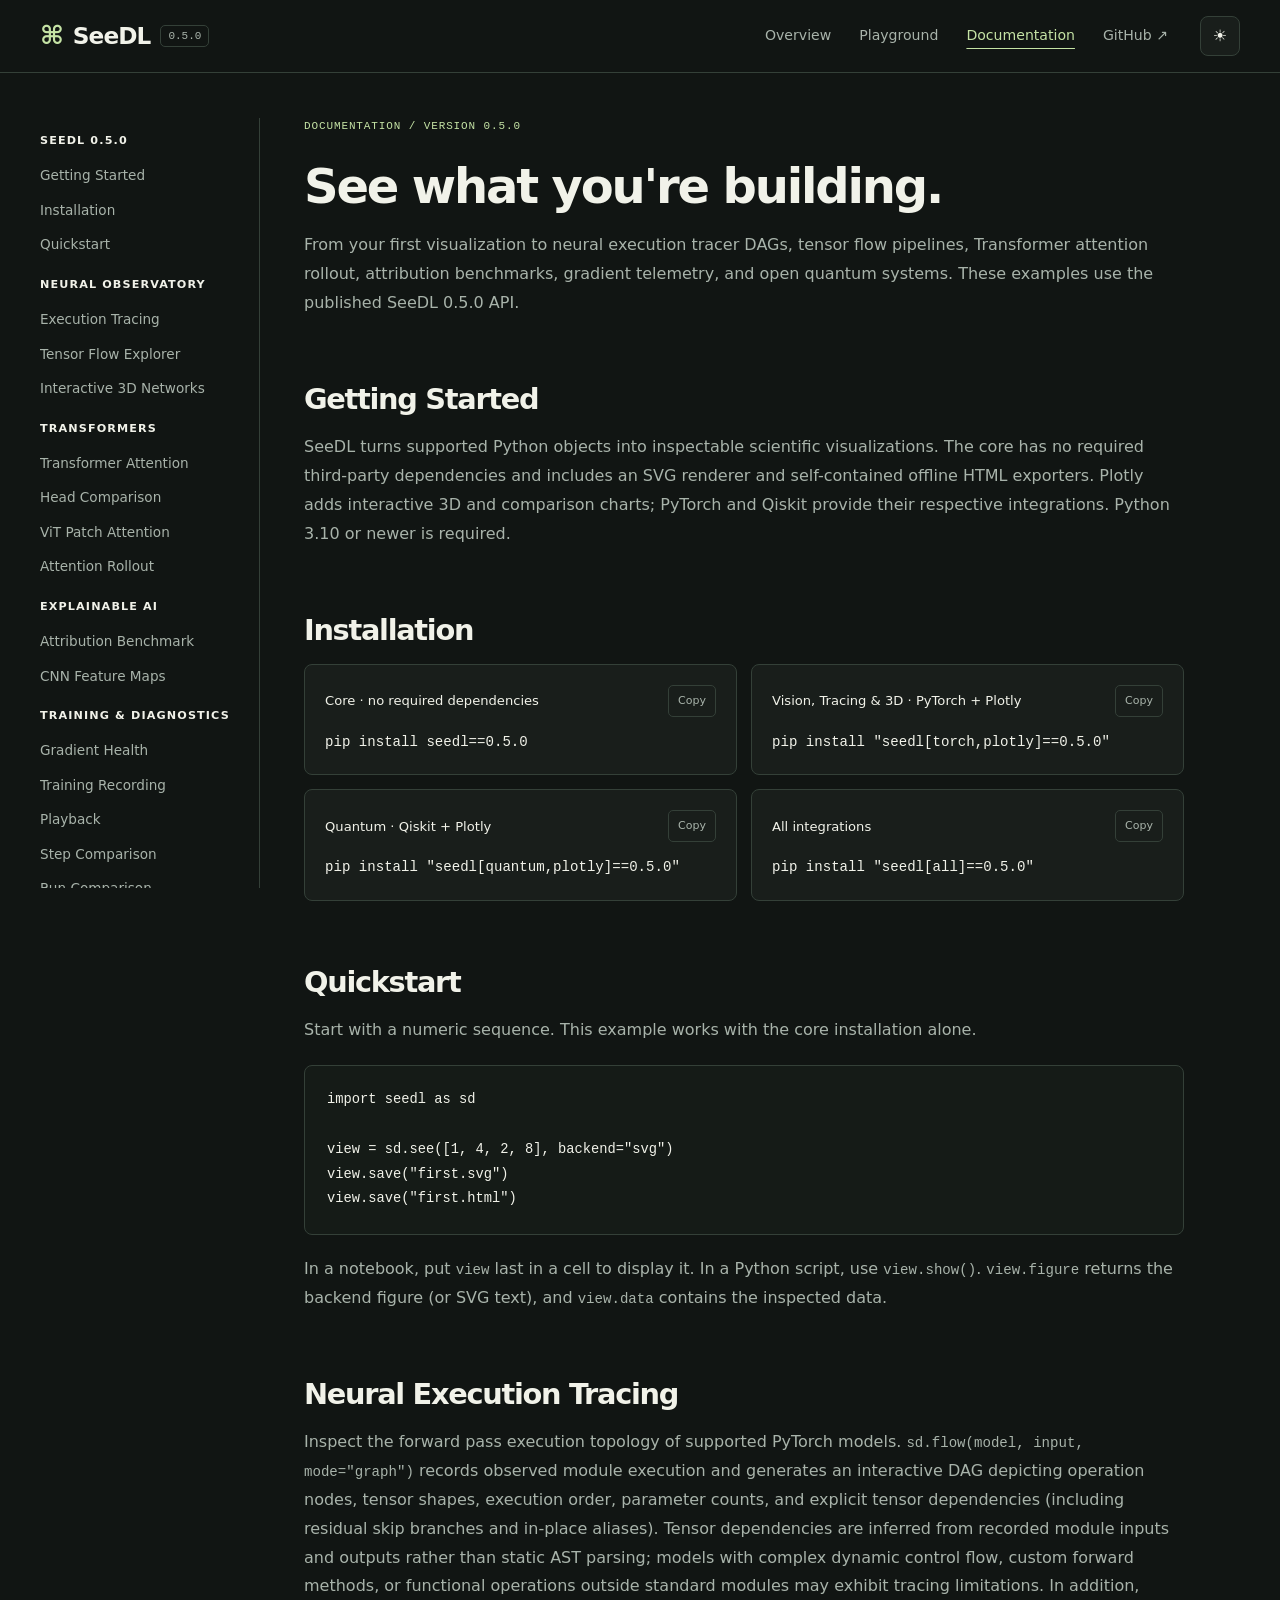
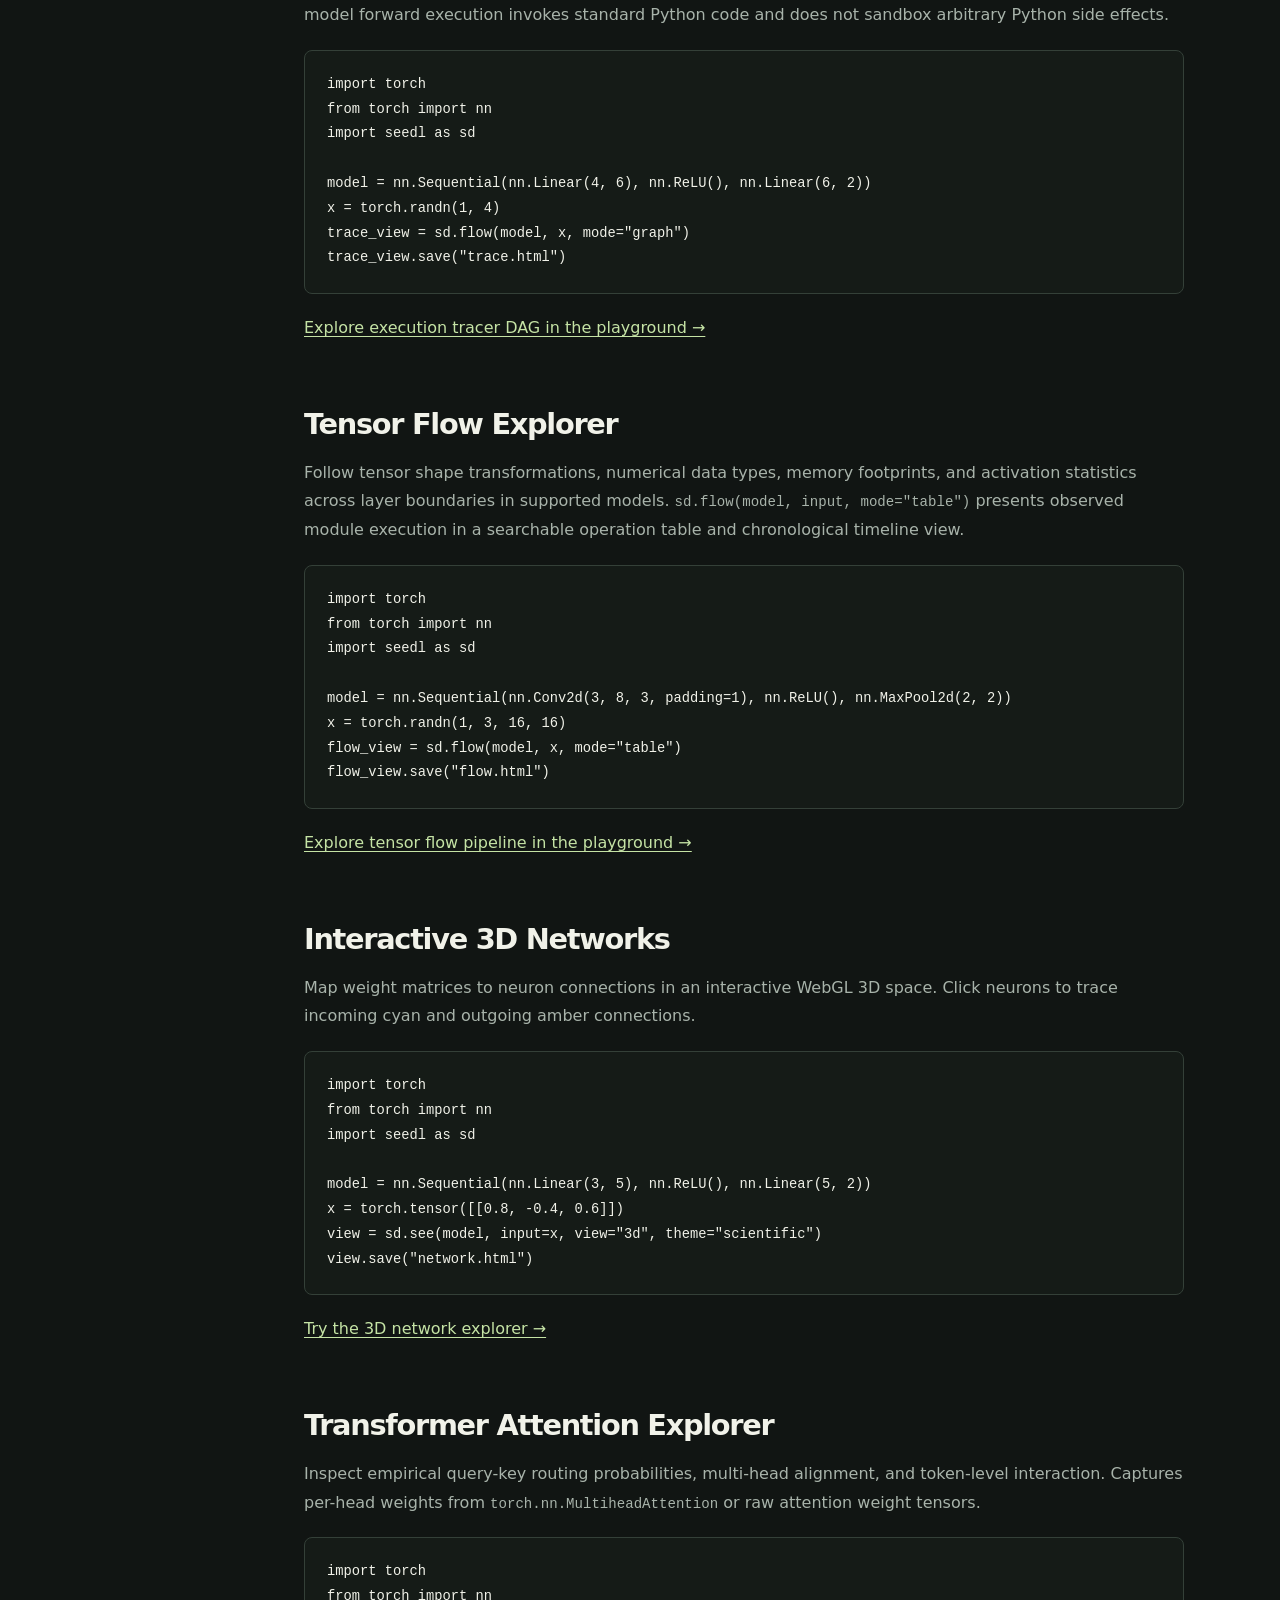
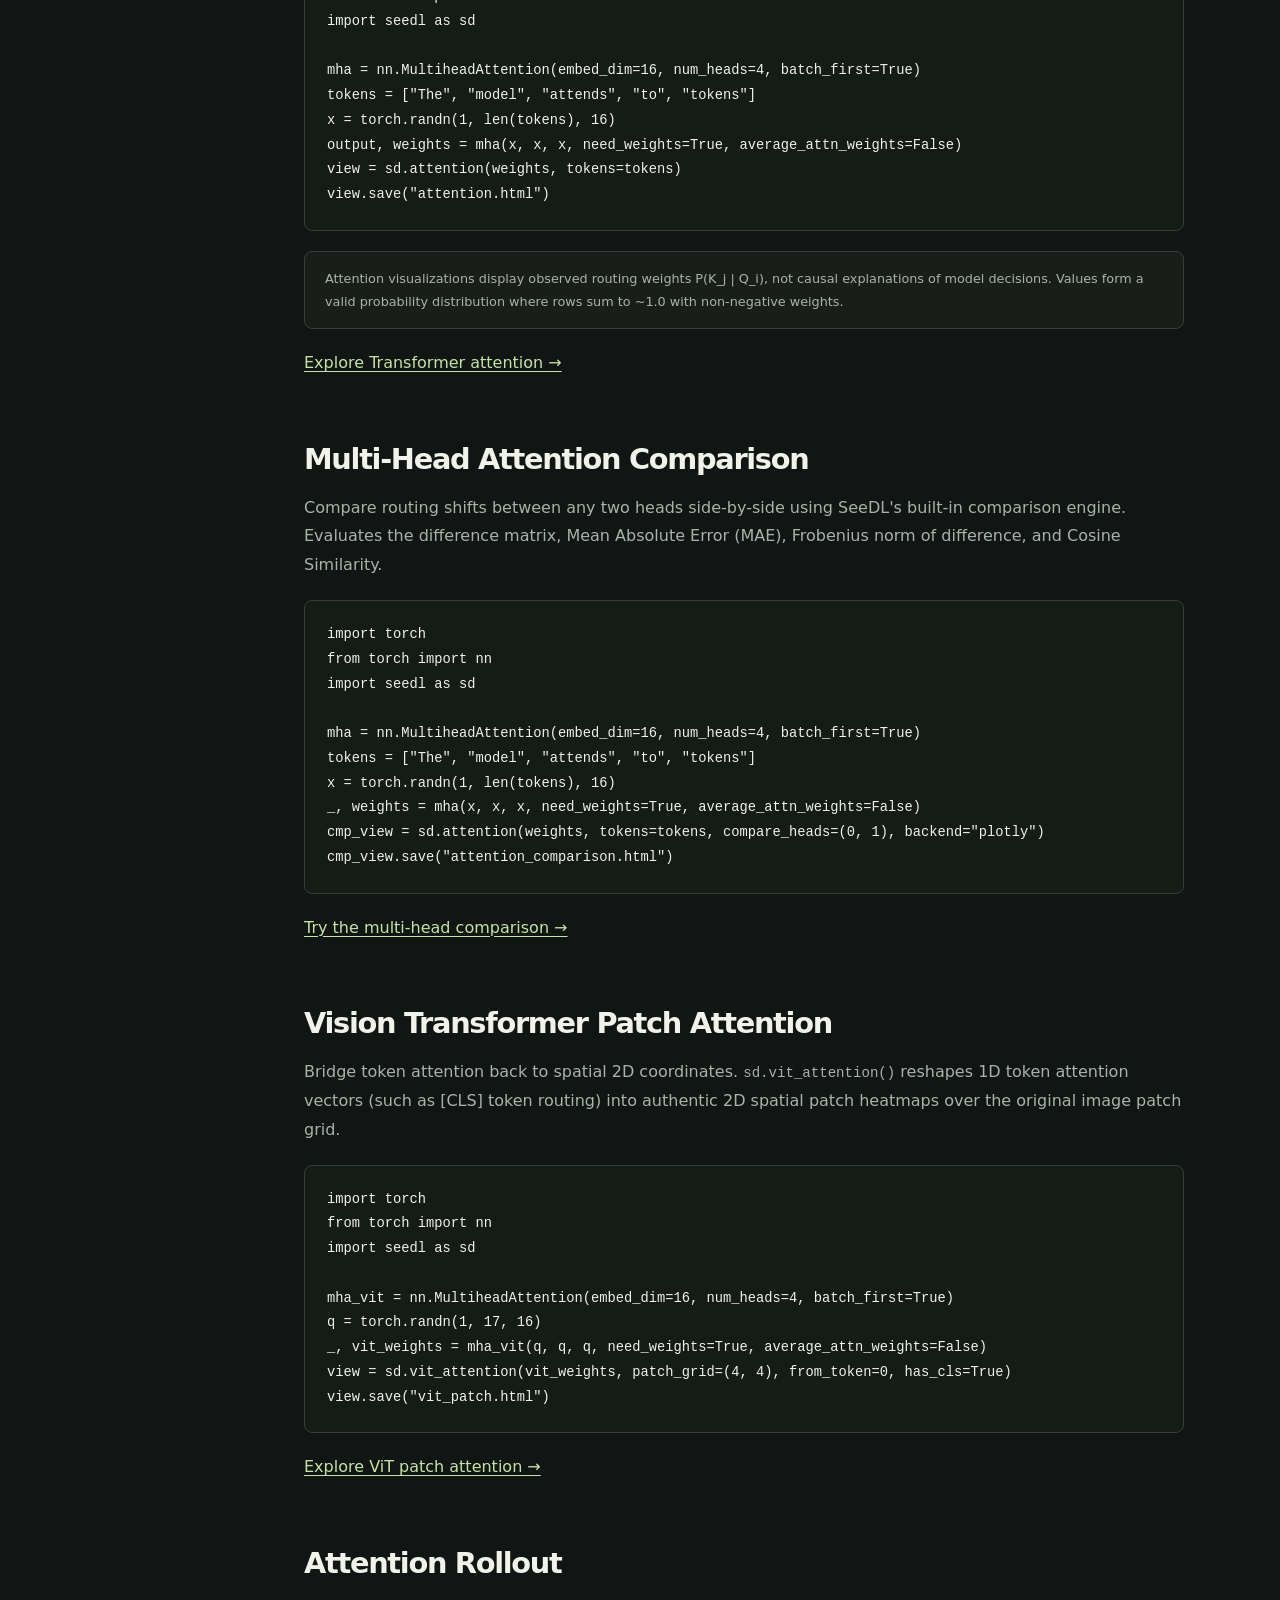
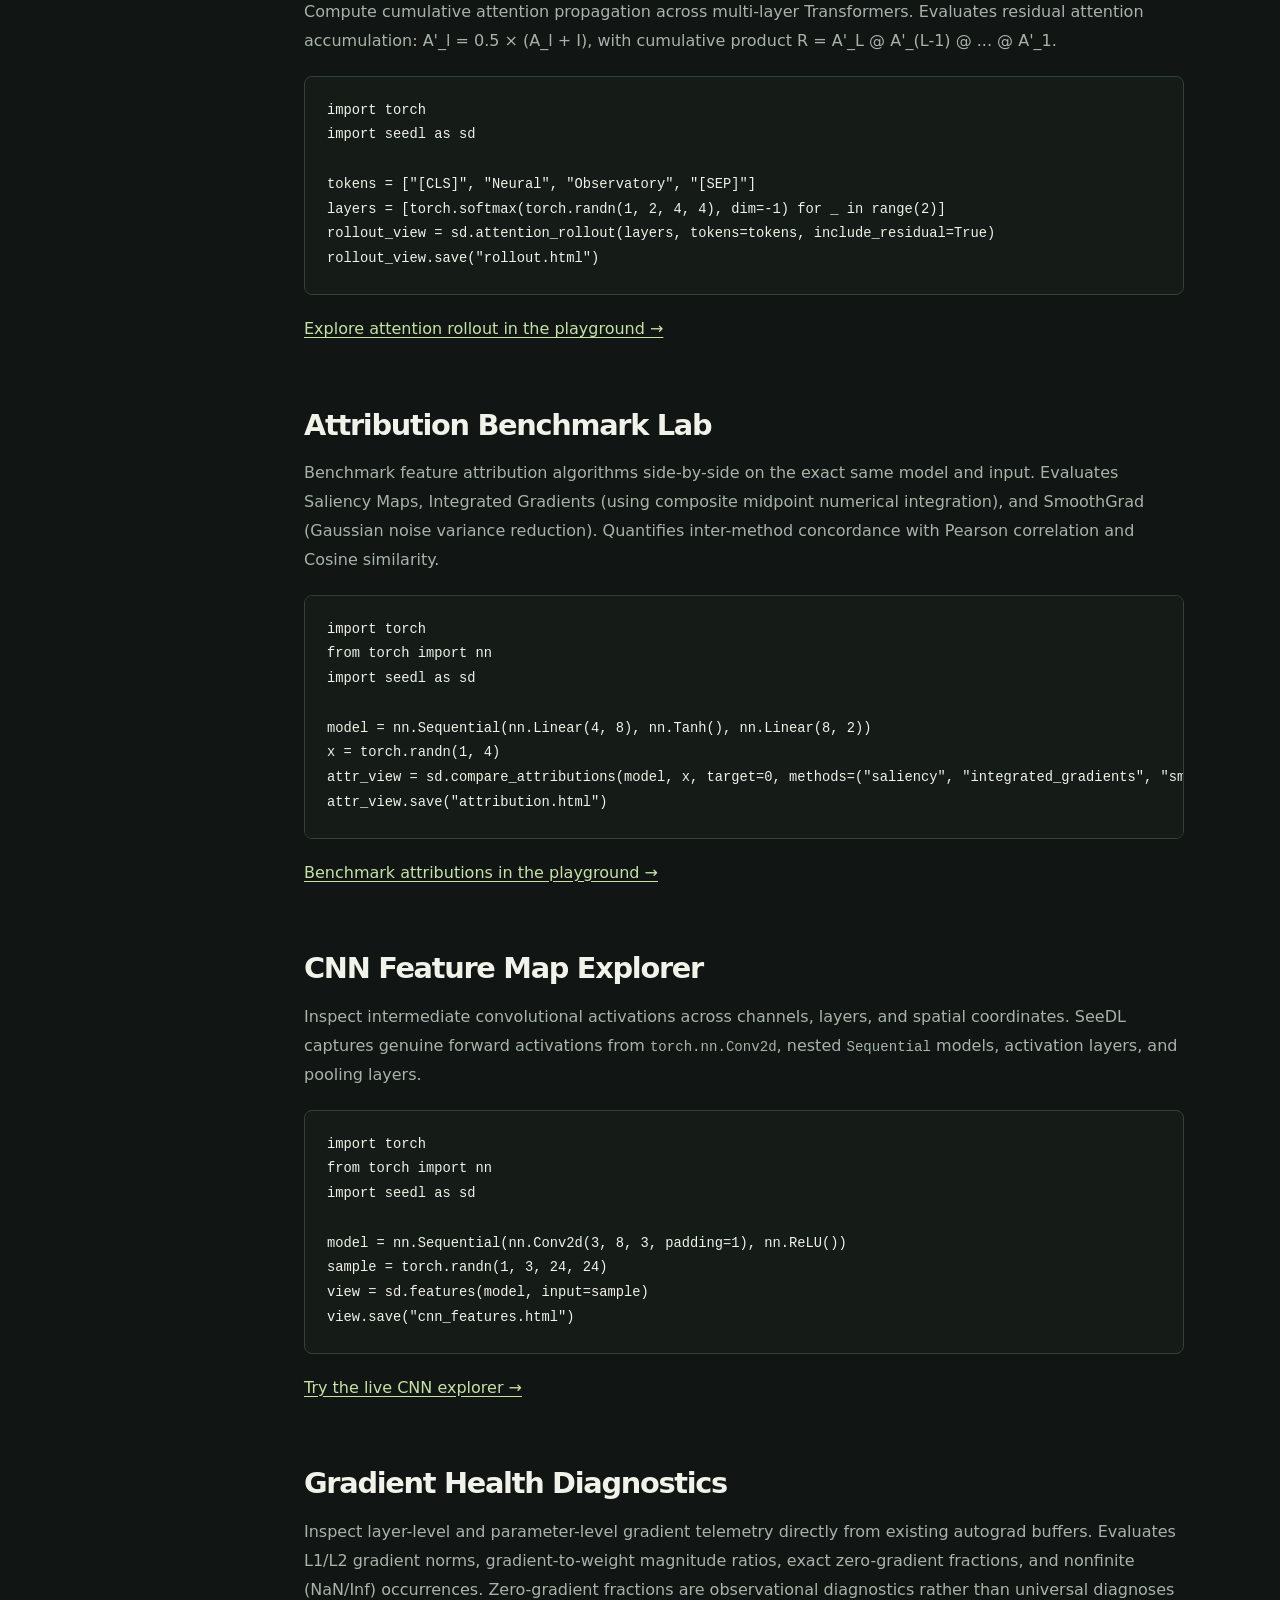
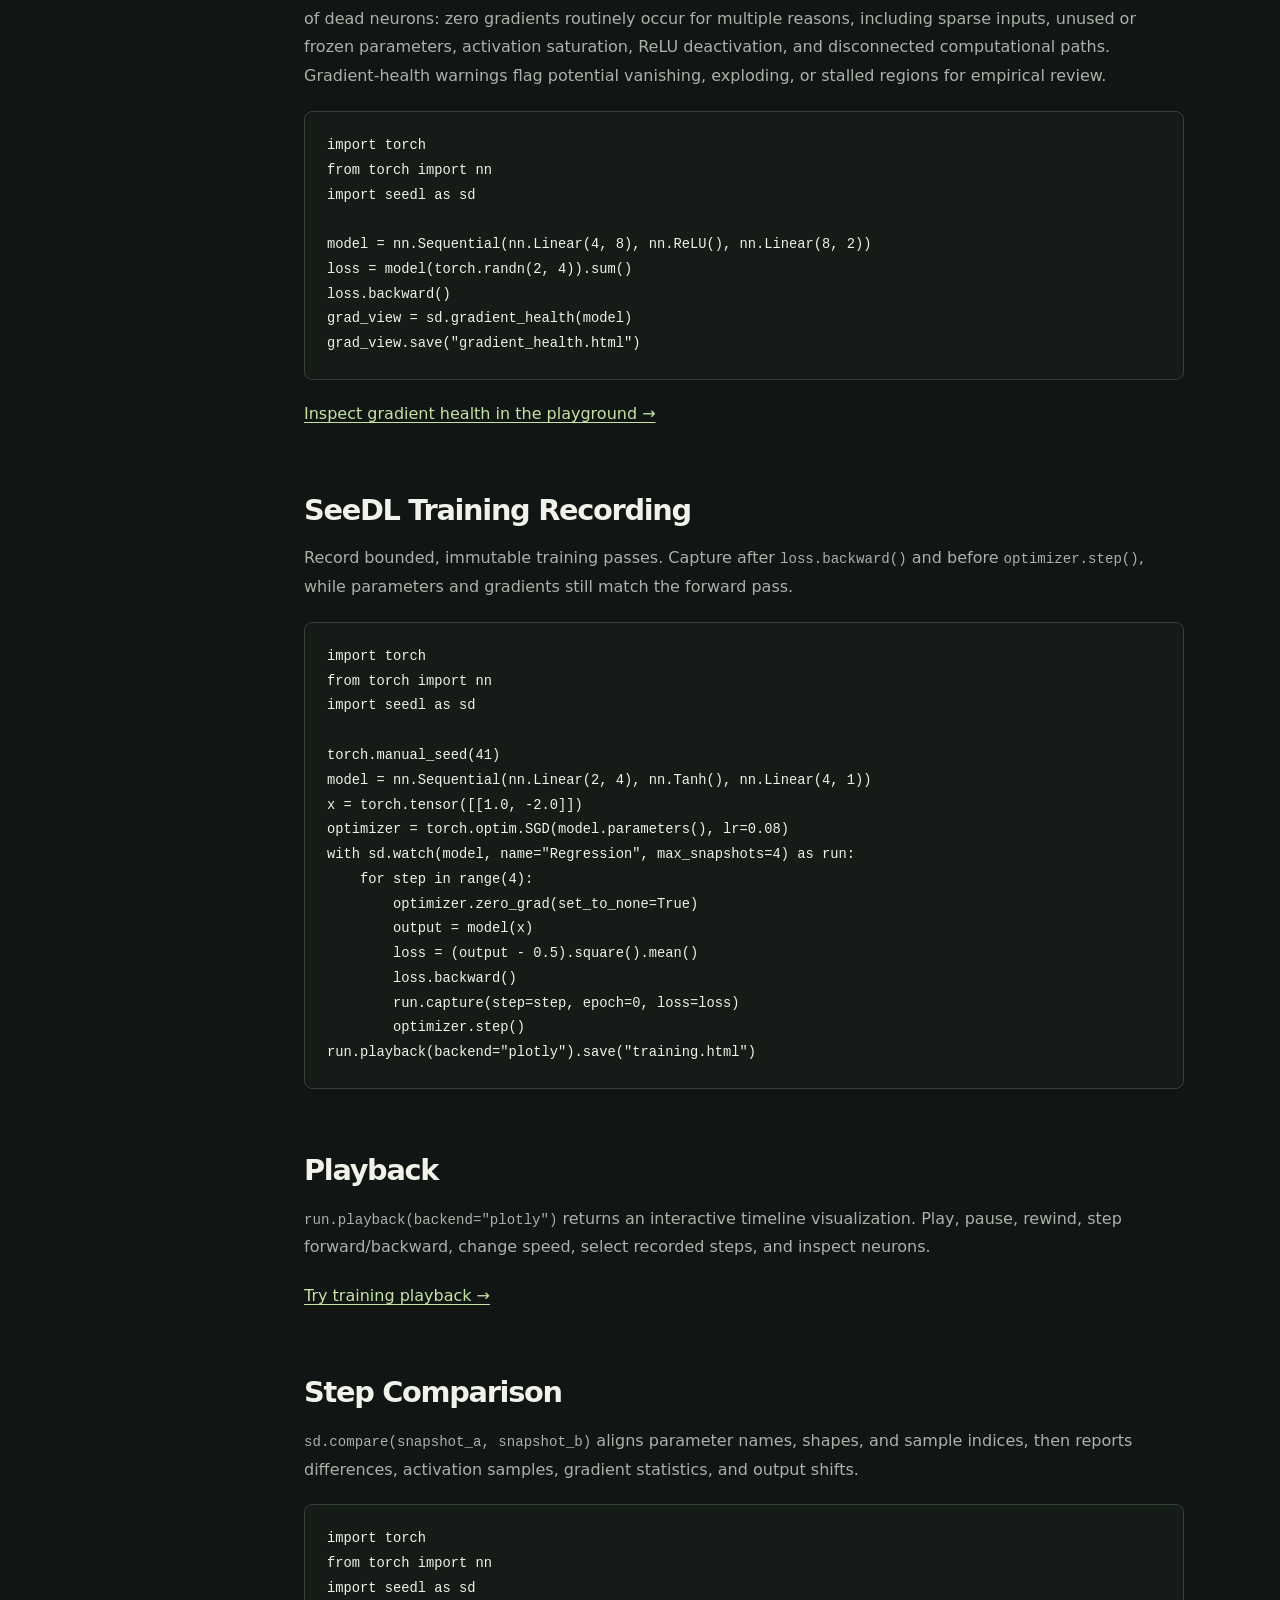
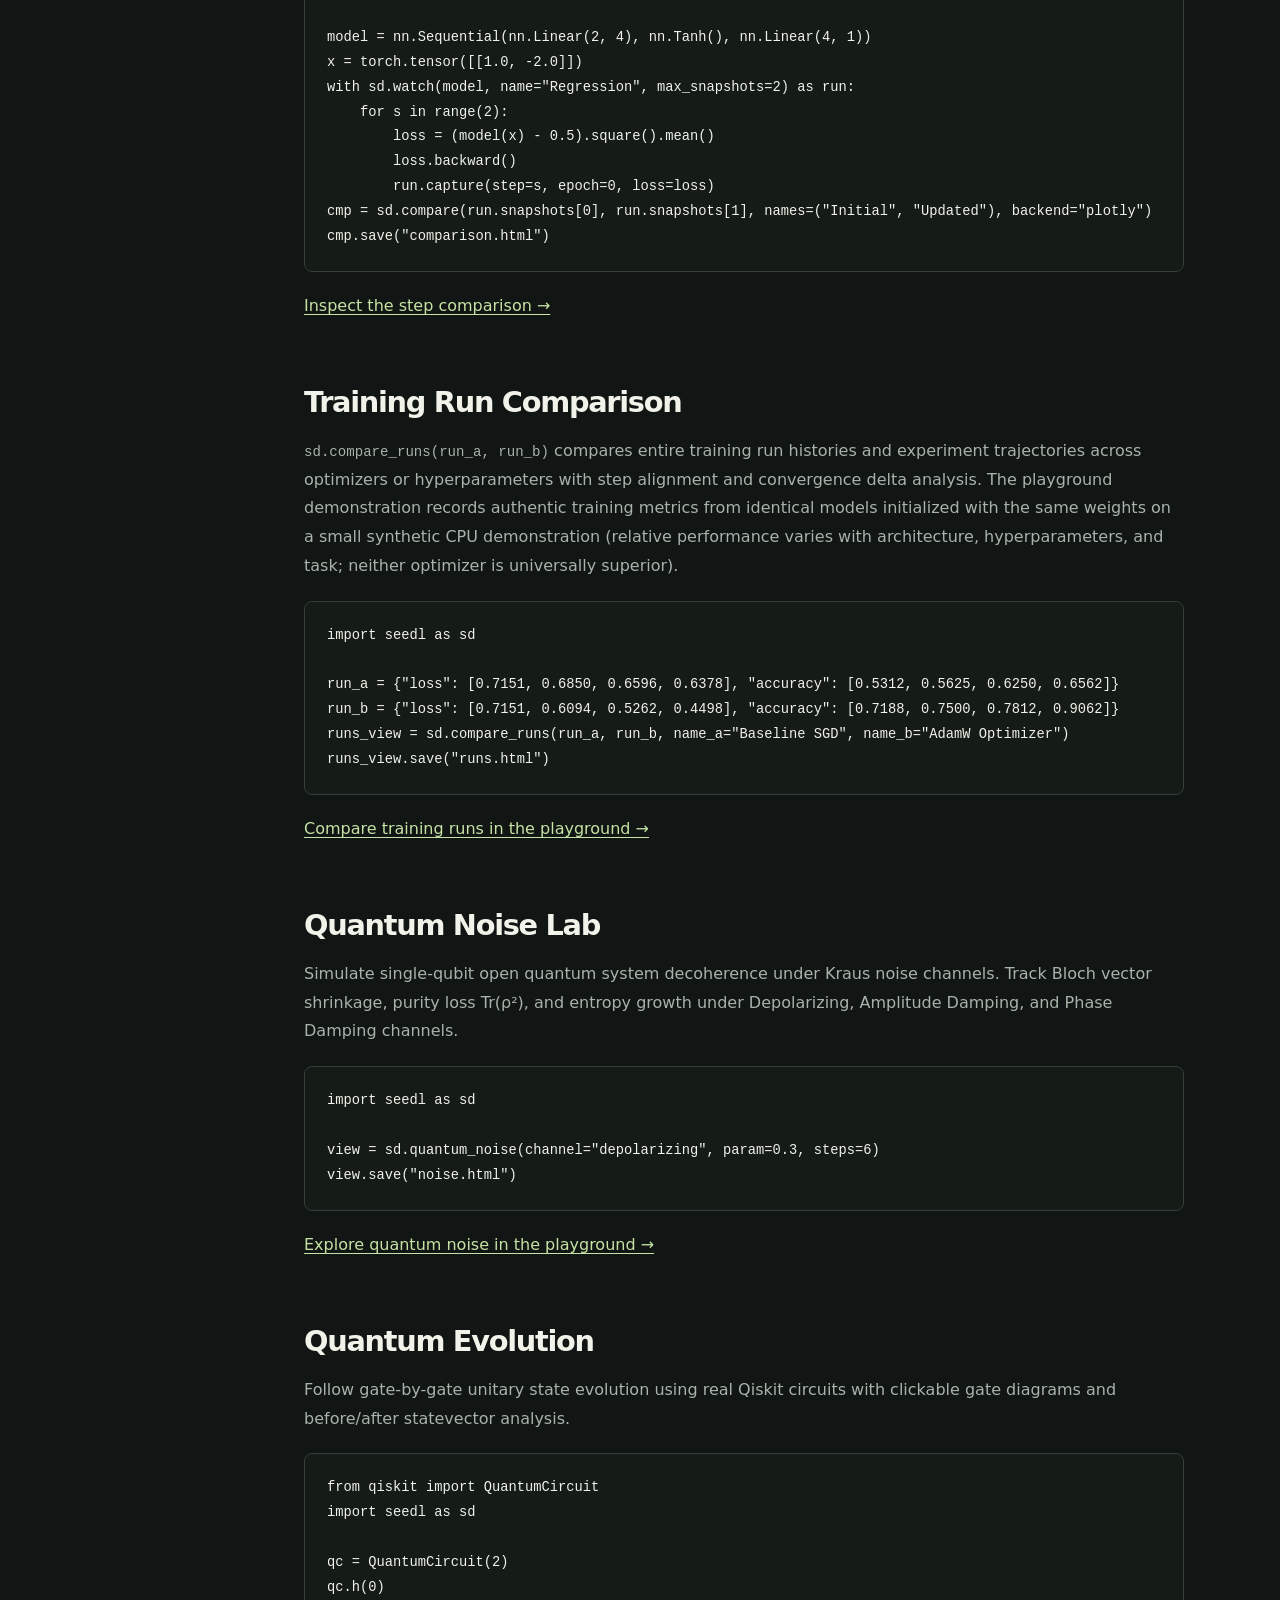
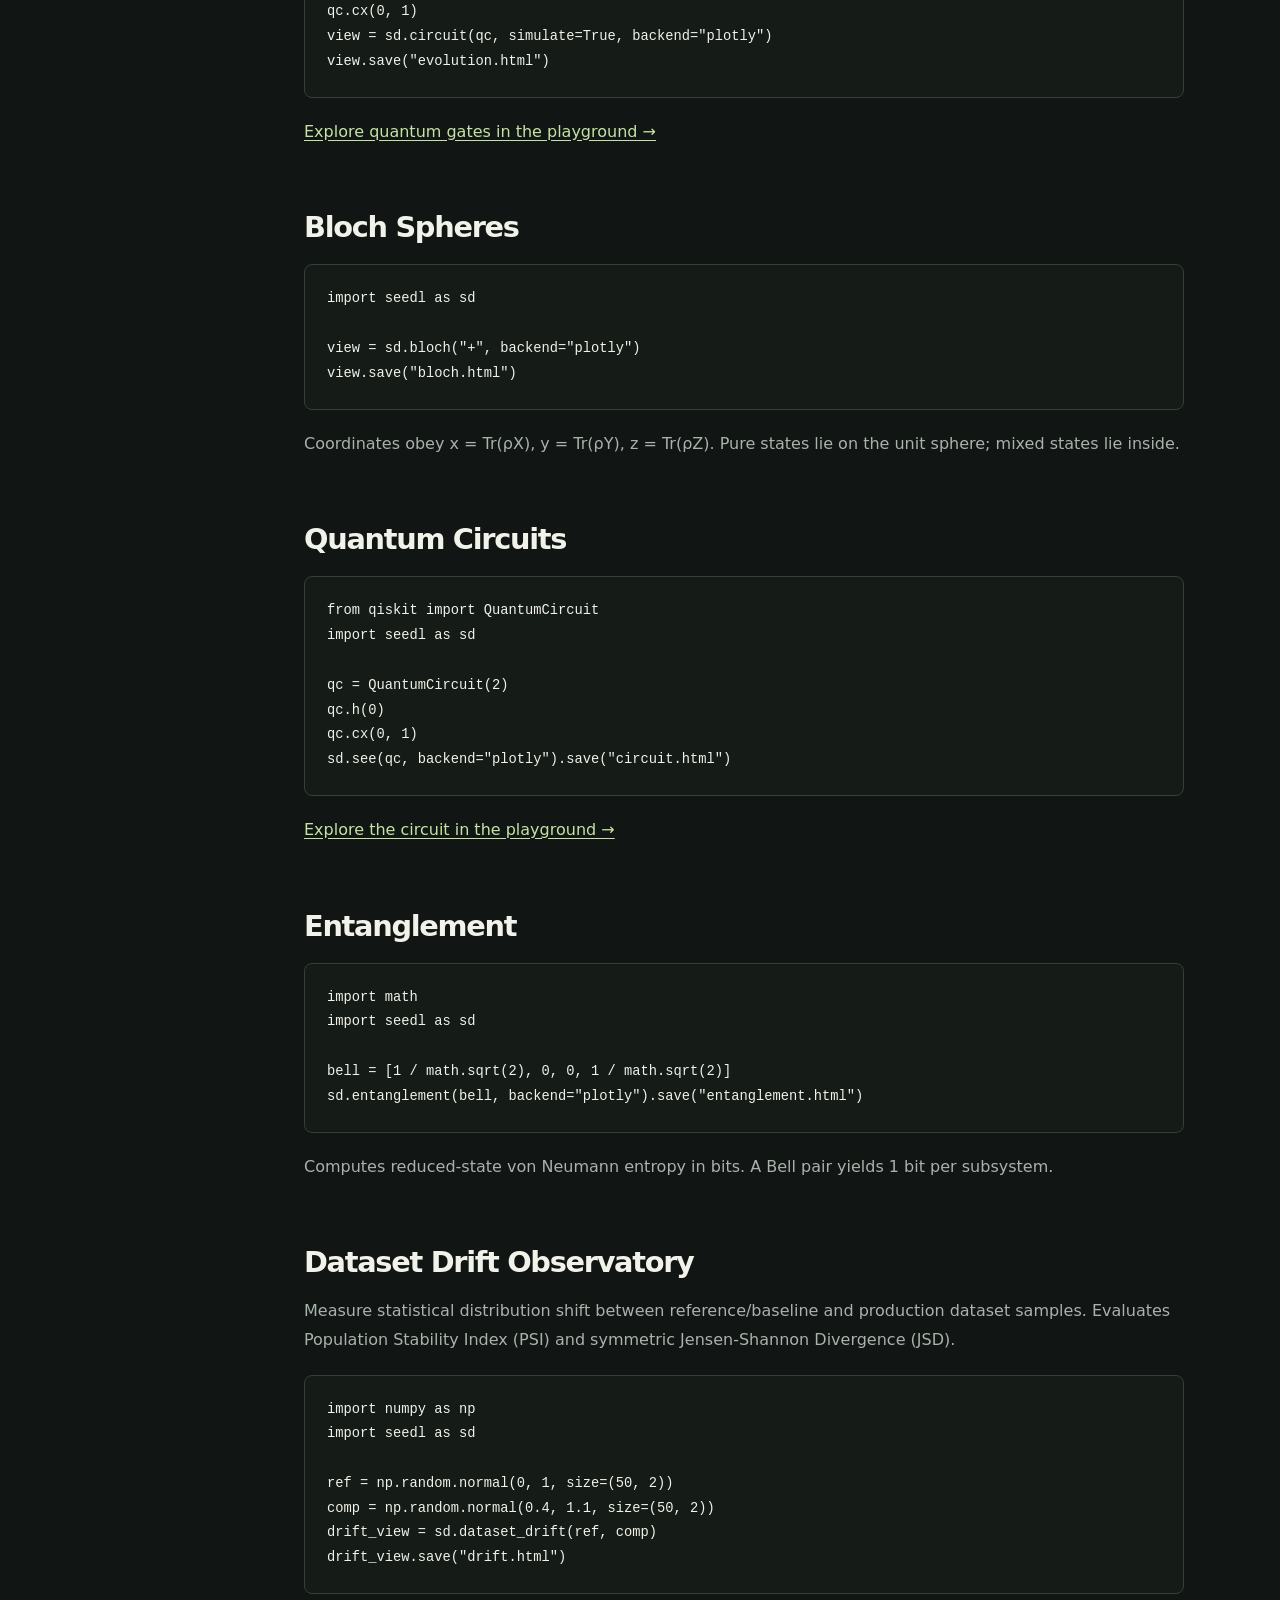
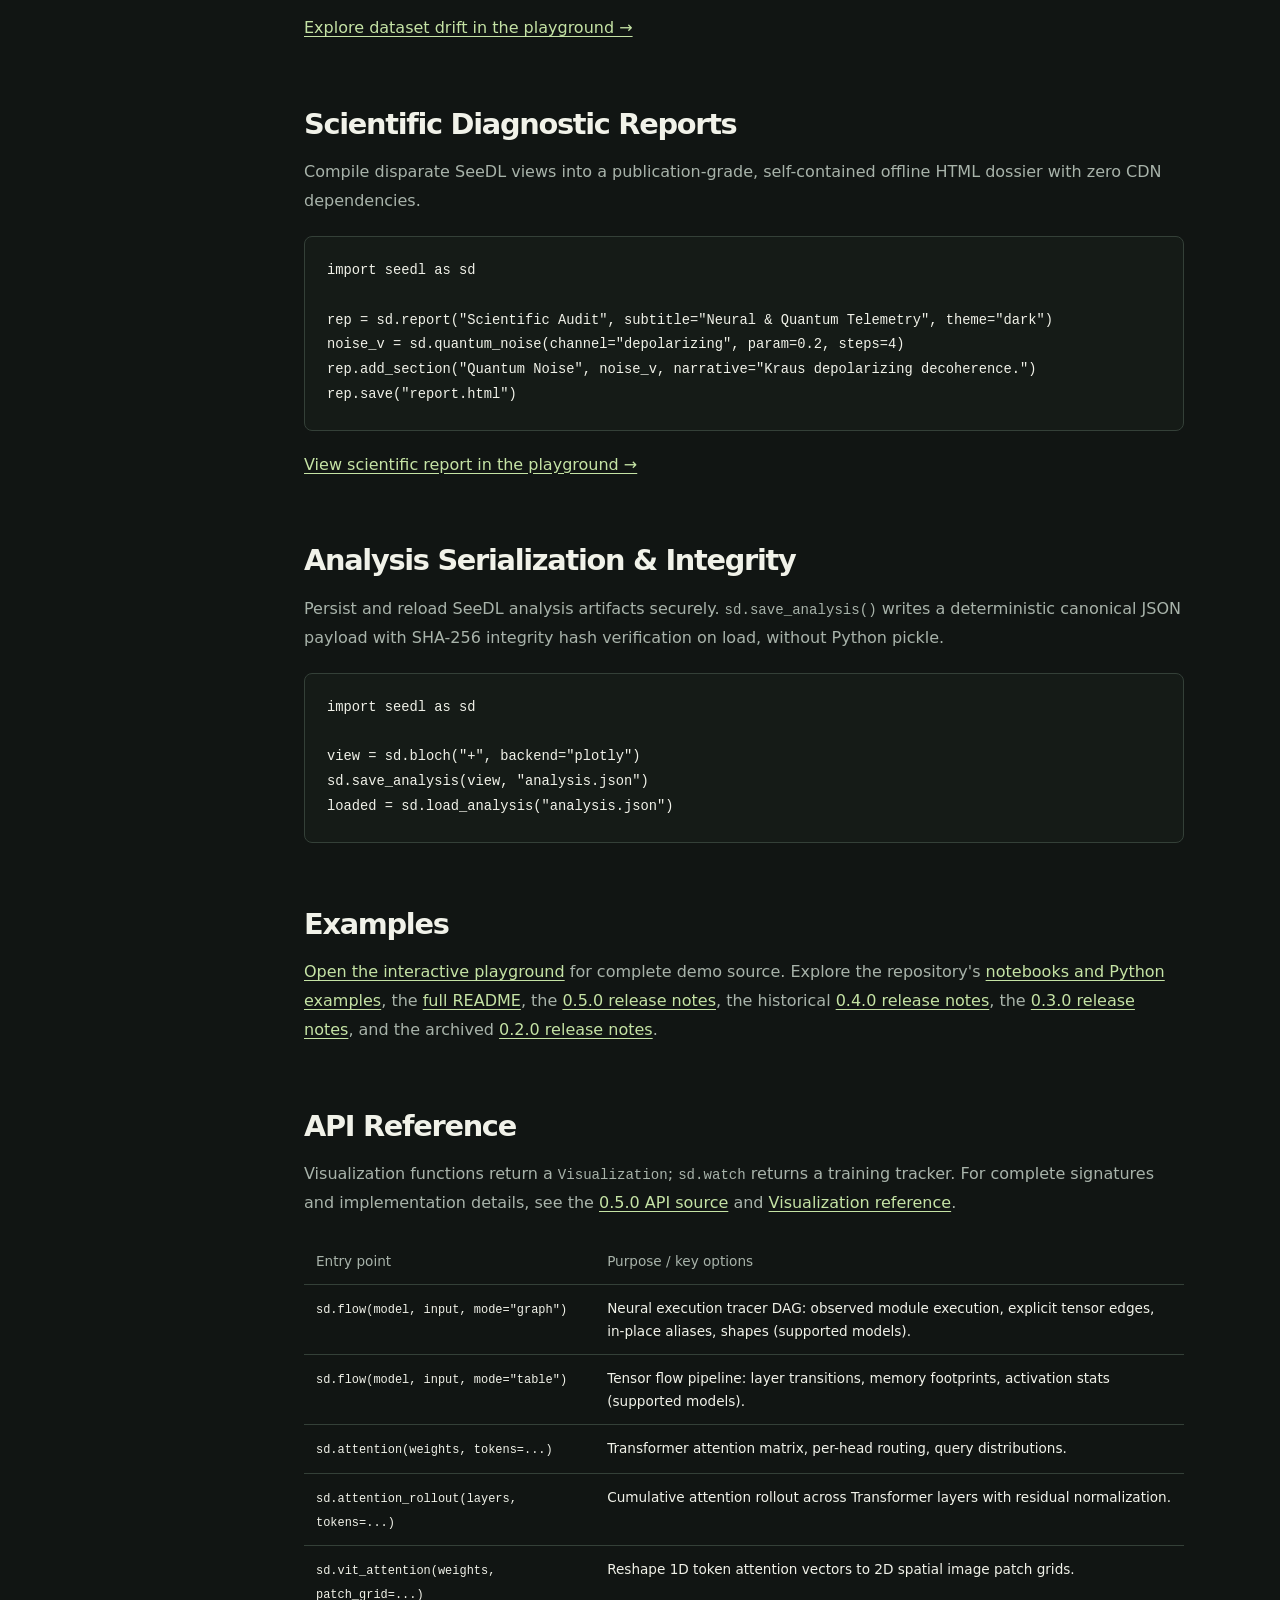
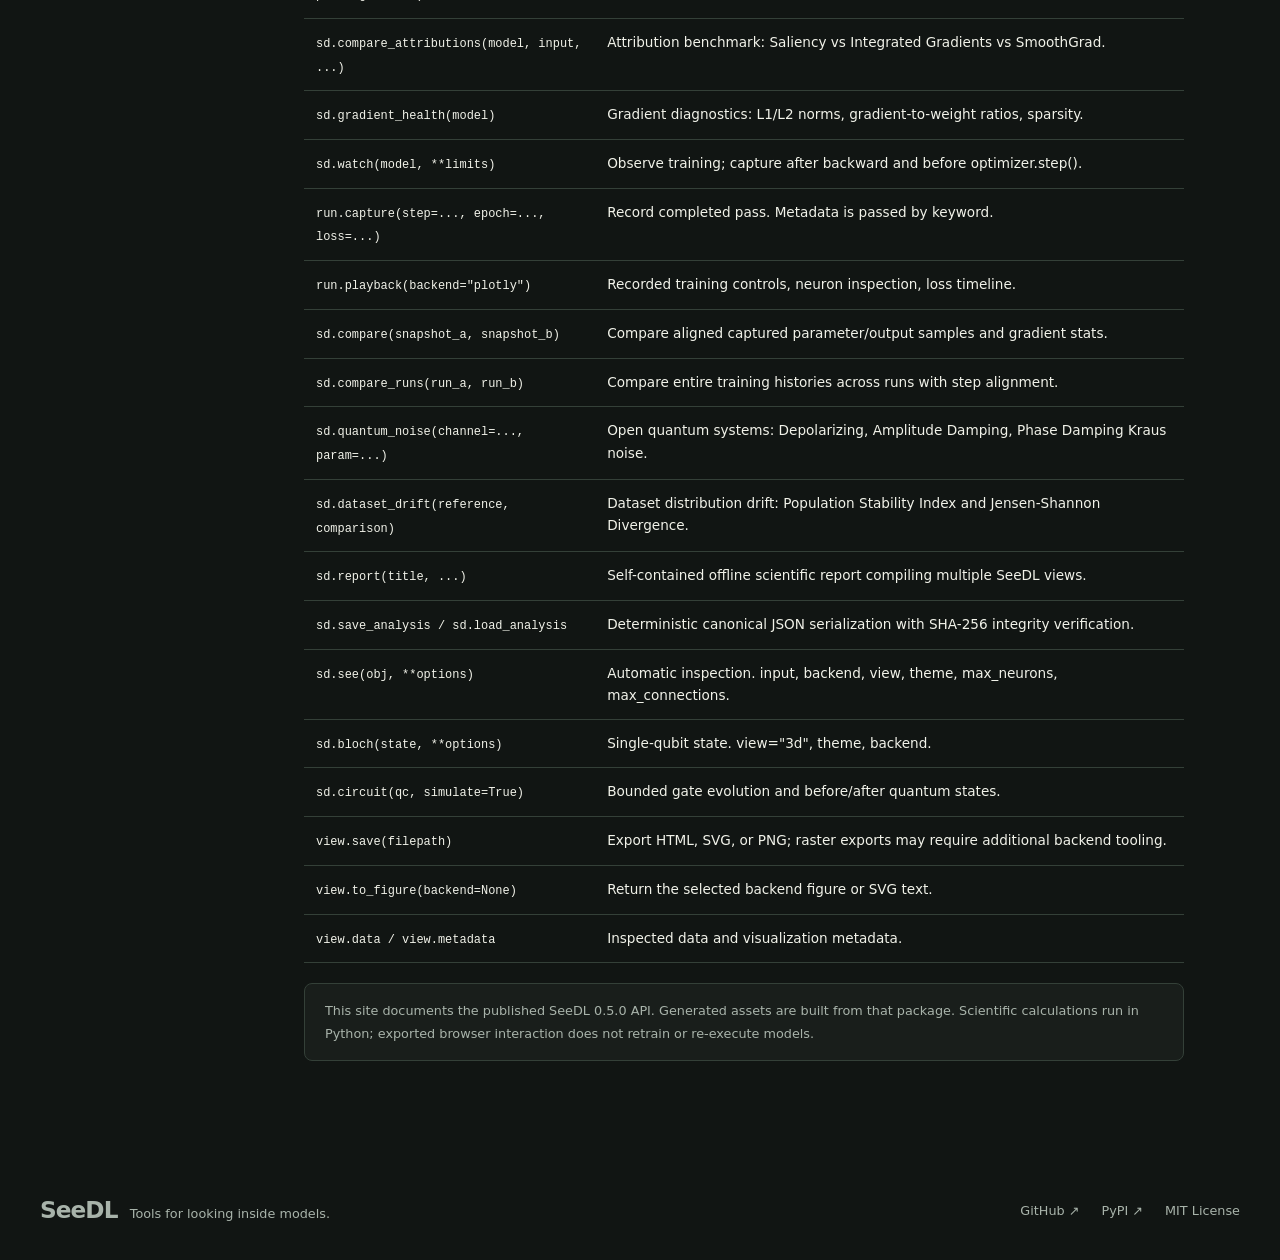
==== commit 64f1d622: "fix(website): correct training comparison provenance, execution tracing scope, and gradient diagnost" ====
--- a/website/docs/index.html
+++ b/website/docs/index.html
@@ -17,7 +17,7 @@
 view.save(&quot;first.svg&quot;)
 view.save(&quot;first.html&quot;)</code></pre><p>In a notebook, put <code>view</code> last in a cell to display it. In a Python script, use <code>view.show()</code>. <code>view.figure</code> returns the backend figure (or SVG text), and <code>view.data</code> contains the inspected data.</p>
 
-<h2 id="execution-tracing">Neural Execution Tracing</h2><p>Trace the forward pass execution topology of any PyTorch model. <code>sd.flow(model, input, mode="graph")</code> generates an interactive DAG depicting operation nodes, tensor shapes, execution order, parameter counts, and explicit tensor dependencies (including residual skip branches and in-place aliases).</p><pre><code>import torch
+<h2 id="execution-tracing">Neural Execution Tracing</h2><p>Inspect the forward pass execution topology of supported PyTorch models. <code>sd.flow(model, input, mode="graph")</code> records observed module execution and generates an interactive DAG depicting operation nodes, tensor shapes, execution order, parameter counts, and explicit tensor dependencies (including residual skip branches and in-place aliases). Tensor dependencies are inferred from recorded module inputs and outputs rather than static AST parsing; models with complex dynamic control flow, custom forward methods, or functional operations outside standard modules may exhibit tracing limitations. In addition, model forward execution invokes standard Python code and does not sandbox arbitrary Python side effects.</p><pre><code>import torch
 from torch import nn
 import seedl as sd
 
@@ -26,7 +26,7 @@
 trace_view = sd.flow(model, x, mode=&quot;graph&quot;)
 trace_view.save(&quot;trace.html&quot;)</code></pre><p><a href="../playground.html#trace">Explore execution tracer DAG in the playground →</a></p>
 
-<h2 id="tensor-flow">Tensor Flow Explorer</h2><p>Follow tensor shape transformations, numerical data types, memory footprints, and activation statistics across layer boundaries. <code>sd.flow(model, input, mode="table")</code> provides a searchable operation table and timeline view.</p><pre><code>import torch
+<h2 id="tensor-flow">Tensor Flow Explorer</h2><p>Follow tensor shape transformations, numerical data types, memory footprints, and activation statistics across layer boundaries in supported models. <code>sd.flow(model, input, mode="table")</code> presents observed module execution in a searchable operation table and chronological timeline view.</p><pre><code>import torch
 from torch import nn
 import seedl as sd
 
@@ -102,7 +102,7 @@
 view = sd.features(model, input=sample)
 view.save(&quot;cnn_features.html&quot;)</code></pre><p><a href="../playground.html#cnn">Try the live CNN explorer →</a></p>
 
-<h2 id="gradient-health">Gradient Health Diagnostics</h2><p>Inspect layer-level and parameter-level gradient telemetry. Evaluates L1/L2 gradient norms, gradient-to-weight magnitude ratios, exact zero-gradient fraction (dead neurons), and nonfinite (NaN/Inf) occurrences directly from existing autograd buffers.</p><pre><code>import torch
+<h2 id="gradient-health">Gradient Health Diagnostics</h2><p>Inspect layer-level and parameter-level gradient telemetry directly from existing autograd buffers. Evaluates L1/L2 gradient norms, gradient-to-weight magnitude ratios, exact zero-gradient fractions, and nonfinite (NaN/Inf) occurrences. Zero-gradient fractions are observational diagnostics rather than universal diagnoses of dead neurons: zero gradients routinely occur for multiple reasons, including sparse inputs, unused or frozen parameters, activation saturation, ReLU deactivation, and disconnected computational paths. Gradient-health warnings flag potential vanishing, exploding, or stalled regions for empirical review.</p><pre><code>import torch
 from torch import nn
 import seedl as sd
 
@@ -146,11 +146,11 @@
 cmp = sd.compare(run.snapshots[0], run.snapshots[1], names=(&quot;Initial&quot;, &quot;Updated&quot;), backend=&quot;plotly&quot;)
 cmp.save(&quot;comparison.html&quot;)</code></pre><p><a href="../playground.html#comparison">Inspect the step comparison →</a></p>
 
-<h2 id="runs-comparison">Training Run Comparison</h2><p><code>sd.compare_runs(run_a, run_b)</code> compares entire training run histories and experiment trajectories across optimizers or hyperparameters with step alignment and convergence delta analysis.</p><pre><code>import seedl as sd
-
-run_a = {&quot;loss&quot;: [0.8, 0.5, 0.3], &quot;acc&quot;: [0.5, 0.7, 0.85]}
-run_b = {&quot;loss&quot;: [0.75, 0.4, 0.22], &quot;acc&quot;: [0.52, 0.78, 0.91]}
-runs_view = sd.compare_runs(run_a, run_b, name_a=&quot;SGD&quot;, name_b=&quot;AdamW&quot;)
+<h2 id="runs-comparison">Training Run Comparison</h2><p><code>sd.compare_runs(run_a, run_b)</code> compares entire training run histories and experiment trajectories across optimizers or hyperparameters with step alignment and convergence delta analysis. The playground demonstration records authentic training metrics from identical models initialized with the same weights on a small synthetic CPU demonstration (relative performance varies with architecture, hyperparameters, and task; neither optimizer is universally superior).</p><pre><code>import seedl as sd
+
+run_a = {&quot;loss&quot;: [0.7151, 0.6850, 0.6596, 0.6378], &quot;accuracy&quot;: [0.5312, 0.5625, 0.6250, 0.6562]}
+run_b = {&quot;loss&quot;: [0.7151, 0.6094, 0.5262, 0.4498], &quot;accuracy&quot;: [0.7188, 0.7500, 0.7812, 0.9062]}
+runs_view = sd.compare_runs(run_a, run_b, name_a=&quot;Baseline SGD&quot;, name_b=&quot;AdamW Optimizer&quot;)
 runs_view.save(&quot;runs.html&quot;)</code></pre><p><a href="../playground.html#runs-compare">Compare training runs in the playground →</a></p>
 
 <h2 id="quantum-noise">Quantum Noise Lab</h2><p>Simulate single-qubit open quantum system decoherence under Kraus noise channels. Track Bloch vector shrinkage, purity loss Tr(ρ²), and entropy growth under Depolarizing, Amplitude Damping, and Phase Damping channels.</p><pre><code>import seedl as sd
@@ -209,5 +209,5 @@
 
 <h2 id="examples">Examples</h2><p><a href="../playground.html">Open the interactive playground</a> for complete demo source. Explore the repository's <a href="https://github.com/iamaritrasaha/seedl/tree/main/examples">notebooks and Python examples</a>, the <a href="https://github.com/iamaritrasaha/seedl/blob/main/README.md">full README</a>, the <a href="https://github.com/iamaritrasaha/seedl/releases/tag/v0.5.0">0.5.0 release notes</a>, the historical <a href="https://github.com/iamaritrasaha/seedl/releases/tag/v0.4.0">0.4.0 release notes</a>, the <a href="https://github.com/iamaritrasaha/seedl/releases/tag/v0.3.0">0.3.0 release notes</a>, and the archived <a href="https://github.com/iamaritrasaha/seedl/blob/main/docs/RELEASE_NOTES_0.2.0.md">0.2.0 release notes</a>.</p>
 
-<h2 id="api">API Reference</h2><p>Visualization functions return a <code>Visualization</code>; <code>sd.watch</code> returns a training tracker. For complete signatures and implementation details, see the <a href="https://github.com/iamaritrasaha/seedl/blob/v0.5.0/src/seedl/api.py">0.5.0 API source</a> and <a href="https://github.com/iamaritrasaha/seedl/blob/v0.5.0/src/seedl/view.py">Visualization reference</a>.</p><table><thead><tr><th>Entry point</th><th>Purpose / key options</th></tr></thead><tbody><tr><td><code>sd.flow(model, input, mode="graph")</code></td><td>Neural execution tracer DAG: explicit tensor edges, in-place aliases, shapes.</td></tr><tr><td><code>sd.flow(model, input, mode="table")</code></td><td>Tensor flow pipeline: layer transitions, memory footprints, activation stats.</td></tr><tr><td><code>sd.attention(weights, tokens=...)</code></td><td>Transformer attention matrix, per-head routing, query distributions.</td></tr><tr><td><code>sd.attention_rollout(layers, tokens=...)</code></td><td>Cumulative attention rollout across Transformer layers with residual normalization.</td></tr><tr><td><code>sd.vit_attention(weights, patch_grid=...)</code></td><td>Reshape 1D token attention vectors to 2D spatial image patch grids.</td></tr><tr><td><code>sd.compare_attributions(model, input, ...)</code></td><td>Attribution benchmark: Saliency vs Integrated Gradients vs SmoothGrad.</td></tr><tr><td><code>sd.gradient_health(model)</code></td><td>Gradient diagnostics: L1/L2 norms, gradient-to-weight ratios, sparsity.</td></tr><tr><td><code>sd.watch(model, **limits)</code></td><td>Observe training; capture after backward and before optimizer.step().</td></tr><tr><td><code>run.capture(step=..., epoch=..., loss=...)</code></td><td>Record completed pass. Metadata is passed by keyword.</td></tr><tr><td><code>run.playback(backend="plotly")</code></td><td>Recorded training controls, neuron inspection, loss timeline.</td></tr><tr><td><code>sd.compare(snapshot_a, snapshot_b)</code></td><td>Compare aligned captured parameter/output samples and gradient stats.</td></tr><tr><td><code>sd.compare_runs(run_a, run_b)</code></td><td>Compare entire training histories across runs with step alignment.</td></tr><tr><td><code>sd.quantum_noise(channel=..., param=...)</code></td><td>Open quantum systems: Depolarizing, Amplitude Damping, Phase Damping Kraus noise.</td></tr><tr><td><code>sd.dataset_drift(reference, comparison)</code></td><td>Dataset distribution drift: Population Stability Index and Jensen-Shannon Divergence.</td></tr><tr><td><code>sd.report(title, ...)</code></td><td>Self-contained offline scientific report compiling multiple SeeDL views.</td></tr><tr><td><code>sd.save_analysis / sd.load_analysis</code></td><td>Deterministic canonical JSON serialization with SHA-256 integrity verification.</td></tr><tr><td><code>sd.see(obj, **options)</code></td><td>Automatic inspection. input, backend, view, theme, max_neurons, max_connections.</td></tr><tr><td><code>sd.bloch(state, **options)</code></td><td>Single-qubit state. view="3d", theme, backend.</td></tr><tr><td><code>sd.circuit(qc, simulate=True)</code></td><td>Bounded gate evolution and before/after quantum states.</td></tr><tr><td><code>view.save(filepath)</code></td><td>Export HTML, SVG, or PNG; raster exports may require additional backend tooling.</td></tr><tr><td><code>view.to_figure(backend=None)</code></td><td>Return the selected backend figure or SVG text.</td></tr><tr><td><code>view.data / view.metadata</code></td><td>Inspected data and visualization metadata.</td></tr></tbody></table><p class="notice">This site documents the published SeeDL 0.5.0 API. Generated assets are built from that package. Scientific calculations run in Python; exported browser interaction does not retrain or re-execute models.</p></article></main>
+<h2 id="api">API Reference</h2><p>Visualization functions return a <code>Visualization</code>; <code>sd.watch</code> returns a training tracker. For complete signatures and implementation details, see the <a href="https://github.com/iamaritrasaha/seedl/blob/v0.5.0/src/seedl/api.py">0.5.0 API source</a> and <a href="https://github.com/iamaritrasaha/seedl/blob/v0.5.0/src/seedl/view.py">Visualization reference</a>.</p><table><thead><tr><th>Entry point</th><th>Purpose / key options</th></tr></thead><tbody><tr><td><code>sd.flow(model, input, mode="graph")</code></td><td>Neural execution tracer DAG: observed module execution, explicit tensor edges, in-place aliases, shapes (supported models).</td></tr><tr><td><code>sd.flow(model, input, mode="table")</code></td><td>Tensor flow pipeline: layer transitions, memory footprints, activation stats (supported models).</td></tr><tr><td><code>sd.attention(weights, tokens=...)</code></td><td>Transformer attention matrix, per-head routing, query distributions.</td></tr><tr><td><code>sd.attention_rollout(layers, tokens=...)</code></td><td>Cumulative attention rollout across Transformer layers with residual normalization.</td></tr><tr><td><code>sd.vit_attention(weights, patch_grid=...)</code></td><td>Reshape 1D token attention vectors to 2D spatial image patch grids.</td></tr><tr><td><code>sd.compare_attributions(model, input, ...)</code></td><td>Attribution benchmark: Saliency vs Integrated Gradients vs SmoothGrad.</td></tr><tr><td><code>sd.gradient_health(model)</code></td><td>Gradient diagnostics: L1/L2 norms, gradient-to-weight ratios, sparsity.</td></tr><tr><td><code>sd.watch(model, **limits)</code></td><td>Observe training; capture after backward and before optimizer.step().</td></tr><tr><td><code>run.capture(step=..., epoch=..., loss=...)</code></td><td>Record completed pass. Metadata is passed by keyword.</td></tr><tr><td><code>run.playback(backend="plotly")</code></td><td>Recorded training controls, neuron inspection, loss timeline.</td></tr><tr><td><code>sd.compare(snapshot_a, snapshot_b)</code></td><td>Compare aligned captured parameter/output samples and gradient stats.</td></tr><tr><td><code>sd.compare_runs(run_a, run_b)</code></td><td>Compare entire training histories across runs with step alignment.</td></tr><tr><td><code>sd.quantum_noise(channel=..., param=...)</code></td><td>Open quantum systems: Depolarizing, Amplitude Damping, Phase Damping Kraus noise.</td></tr><tr><td><code>sd.dataset_drift(reference, comparison)</code></td><td>Dataset distribution drift: Population Stability Index and Jensen-Shannon Divergence.</td></tr><tr><td><code>sd.report(title, ...)</code></td><td>Self-contained offline scientific report compiling multiple SeeDL views.</td></tr><tr><td><code>sd.save_analysis / sd.load_analysis</code></td><td>Deterministic canonical JSON serialization with SHA-256 integrity verification.</td></tr><tr><td><code>sd.see(obj, **options)</code></td><td>Automatic inspection. input, backend, view, theme, max_neurons, max_connections.</td></tr><tr><td><code>sd.bloch(state, **options)</code></td><td>Single-qubit state. view="3d", theme, backend.</td></tr><tr><td><code>sd.circuit(qc, simulate=True)</code></td><td>Bounded gate evolution and before/after quantum states.</td></tr><tr><td><code>view.save(filepath)</code></td><td>Export HTML, SVG, or PNG; raster exports may require additional backend tooling.</td></tr><tr><td><code>view.to_figure(backend=None)</code></td><td>Return the selected backend figure or SVG text.</td></tr><tr><td><code>view.data / view.metadata</code></td><td>Inspected data and visualization metadata.</td></tr></tbody></table><p class="notice">This site documents the published SeeDL 0.5.0 API. Generated assets are built from that package. Scientific calculations run in Python; exported browser interaction does not retrain or re-execute models.</p></article></main>
 <footer class="footer wrap"><span><a class="brand" href="../index.html">SeeDL</a> &nbsp; Tools for looking inside models.</span><div><a href="https://github.com/iamaritrasaha/seedl">GitHub ↗</a><a href="https://pypi.org/project/seedl/0.5.0/">PyPI ↗</a><a href="https://github.com/iamaritrasaha/seedl/blob/main/LICENSE">MIT License</a></div></footer></body></html>
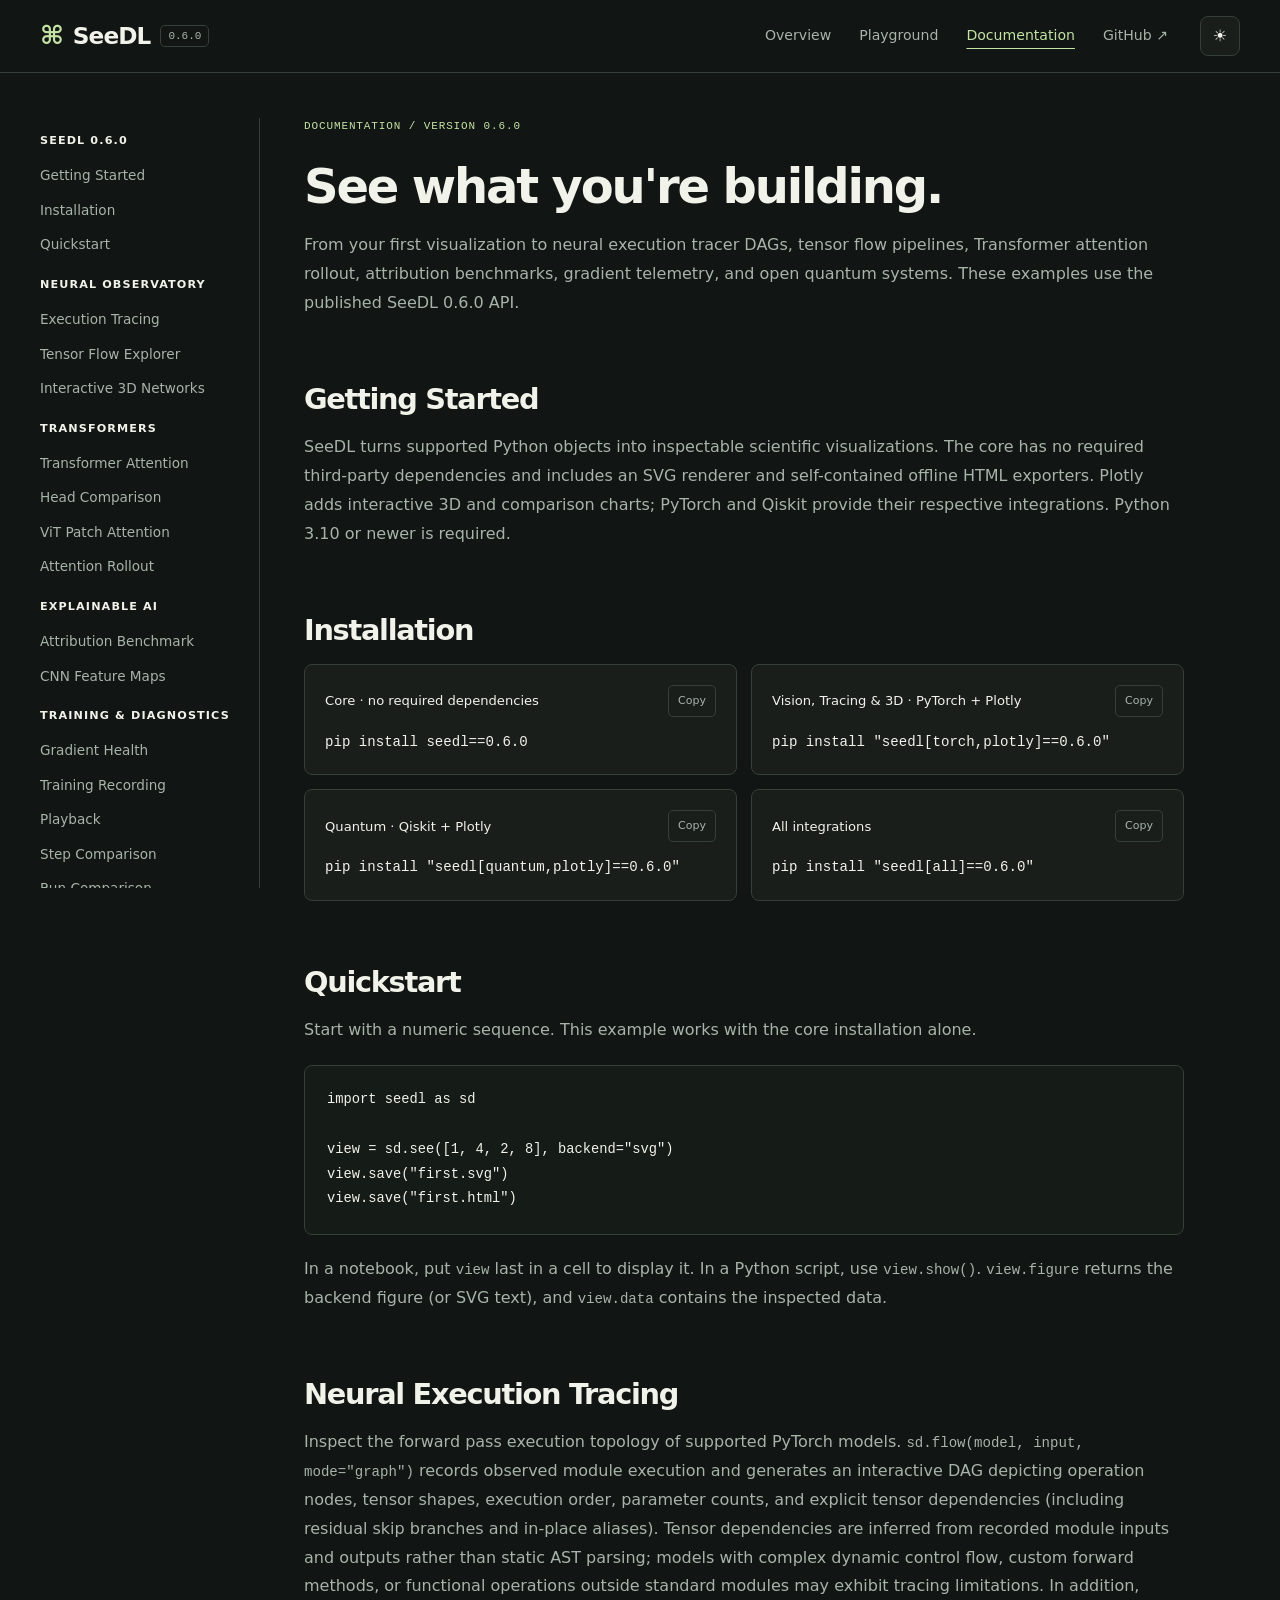
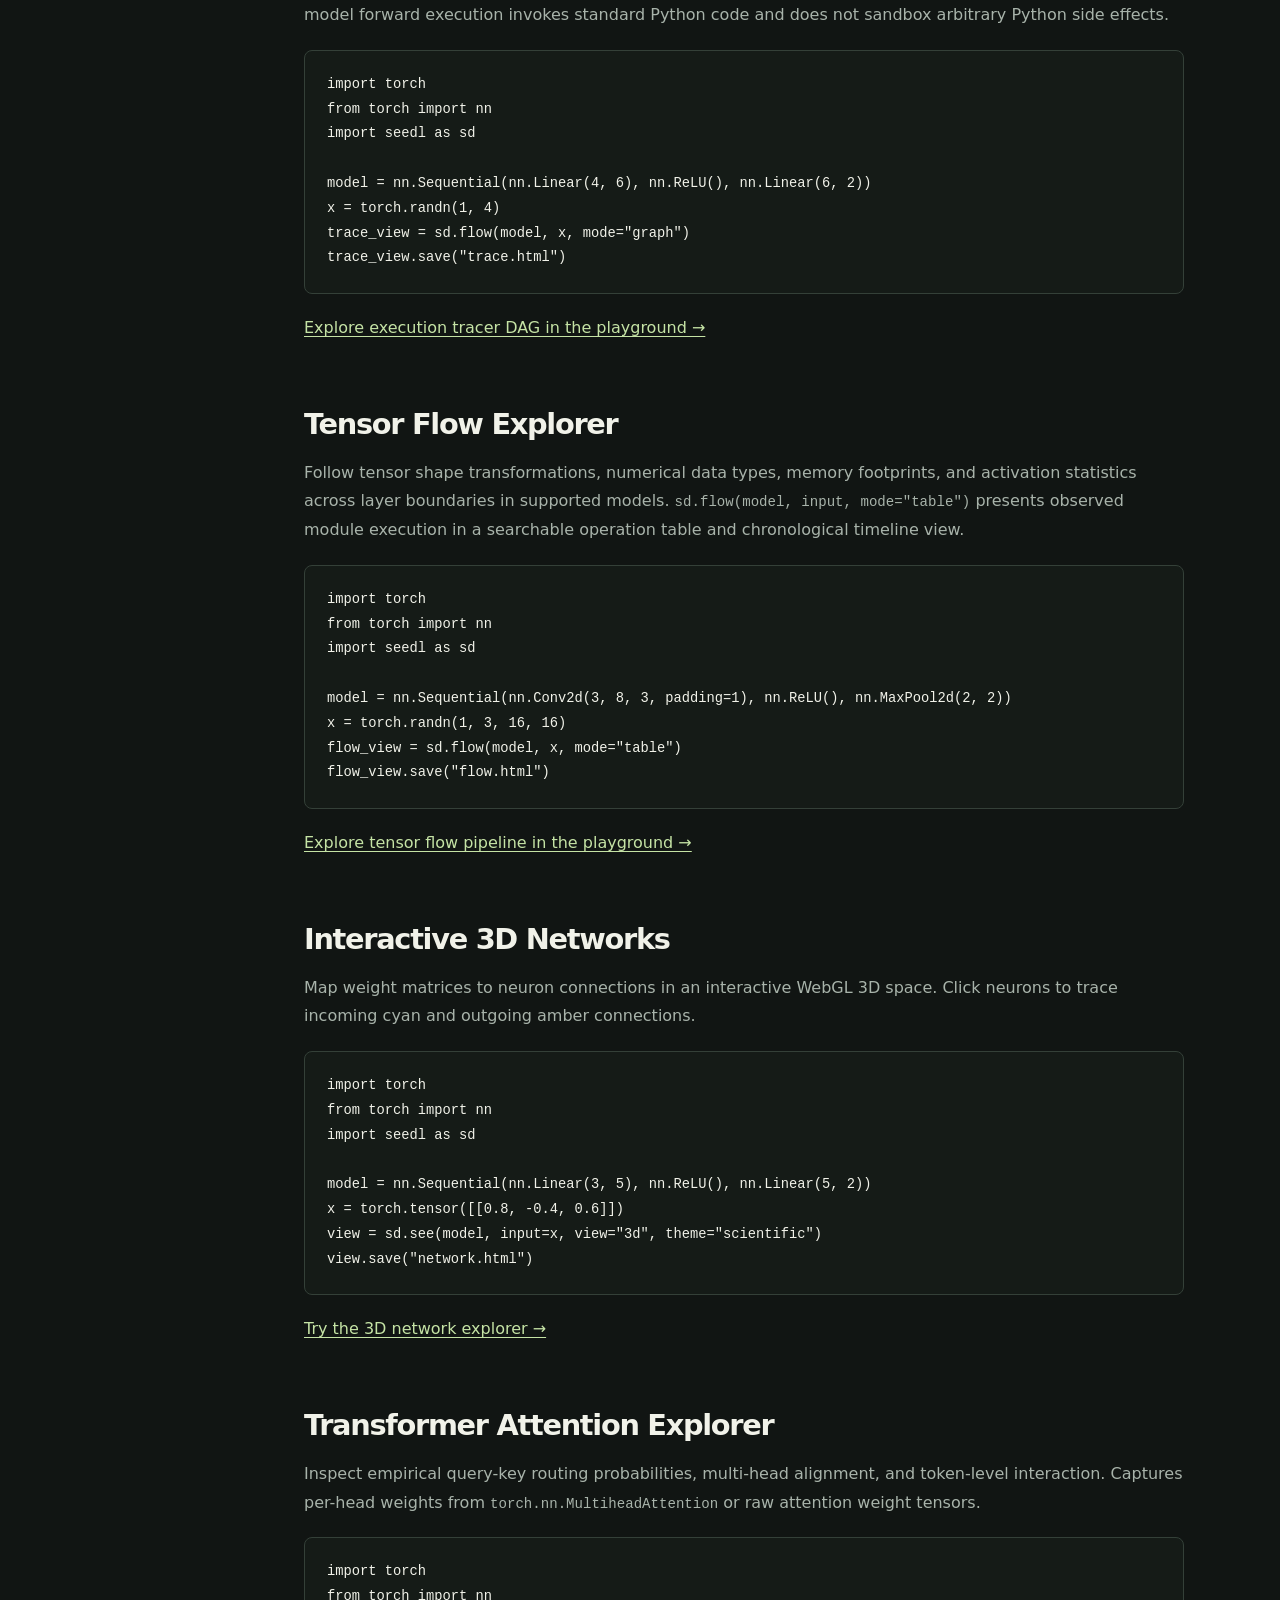
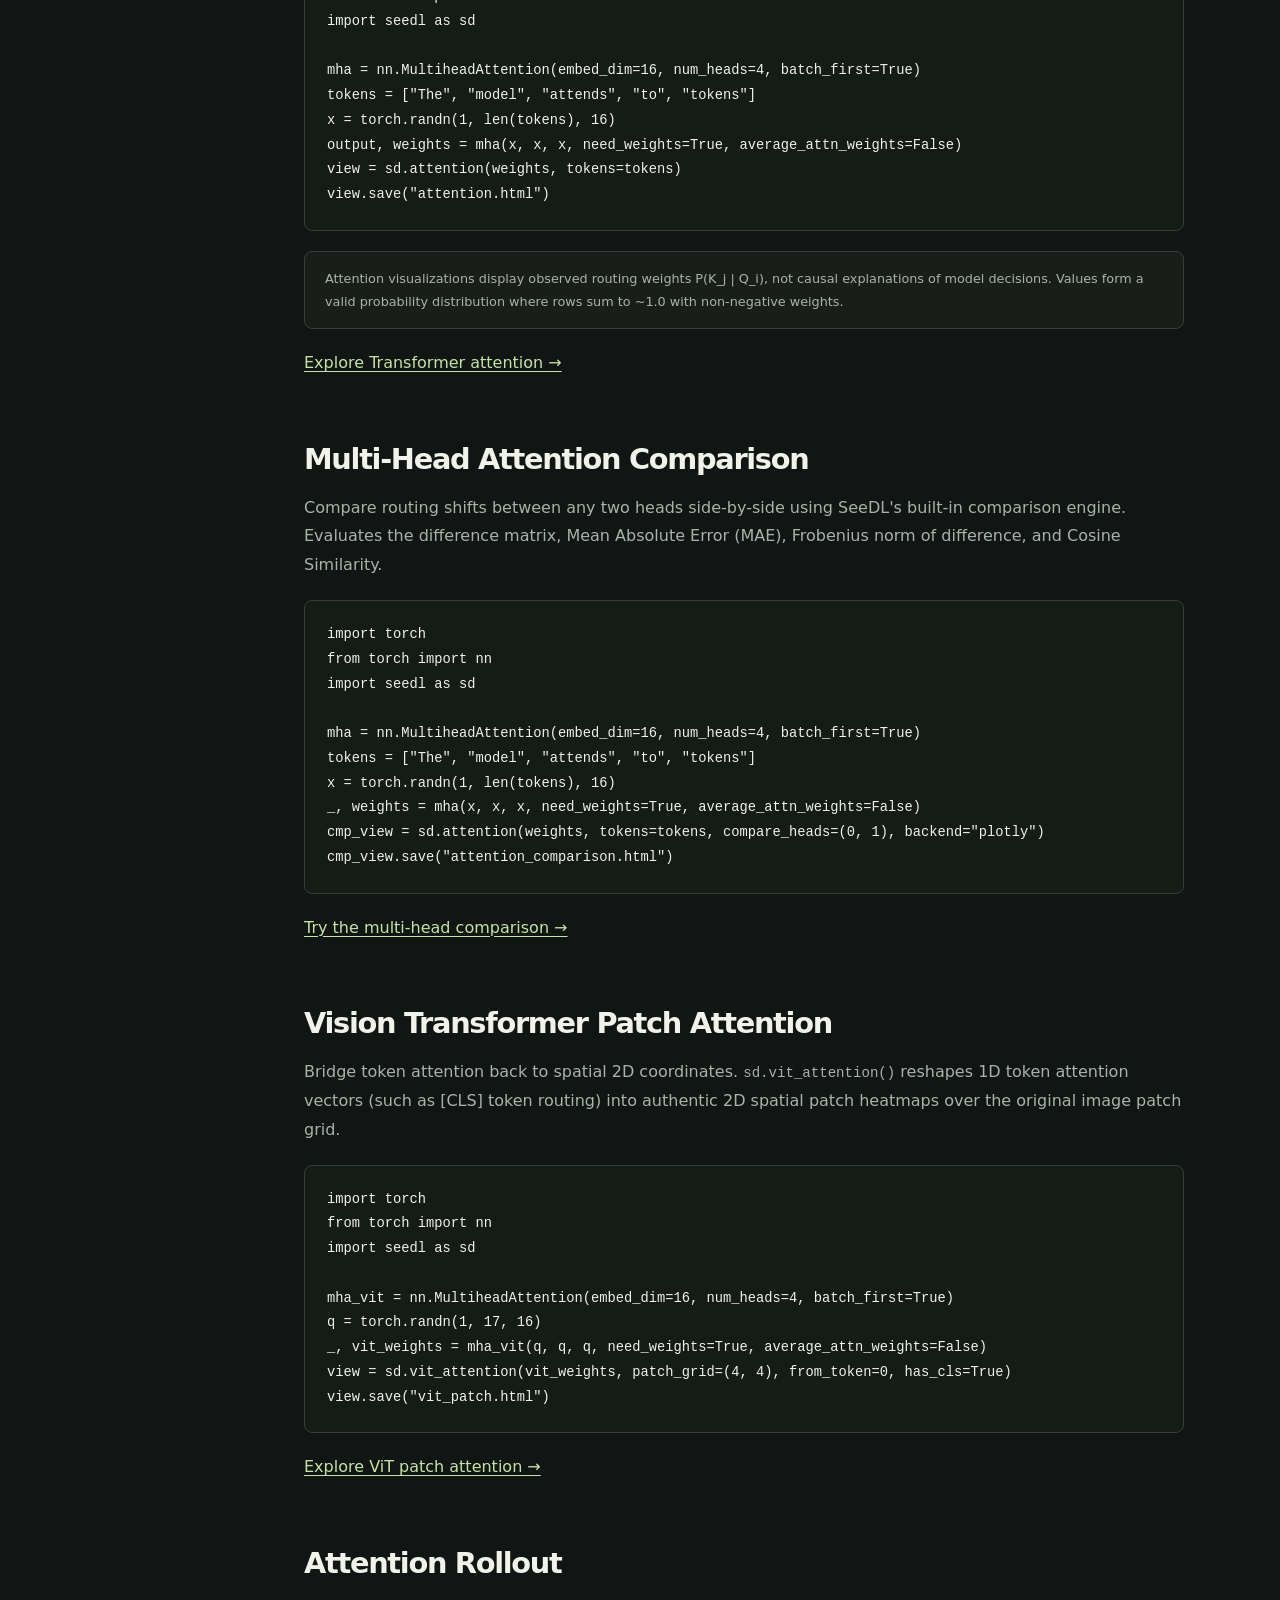
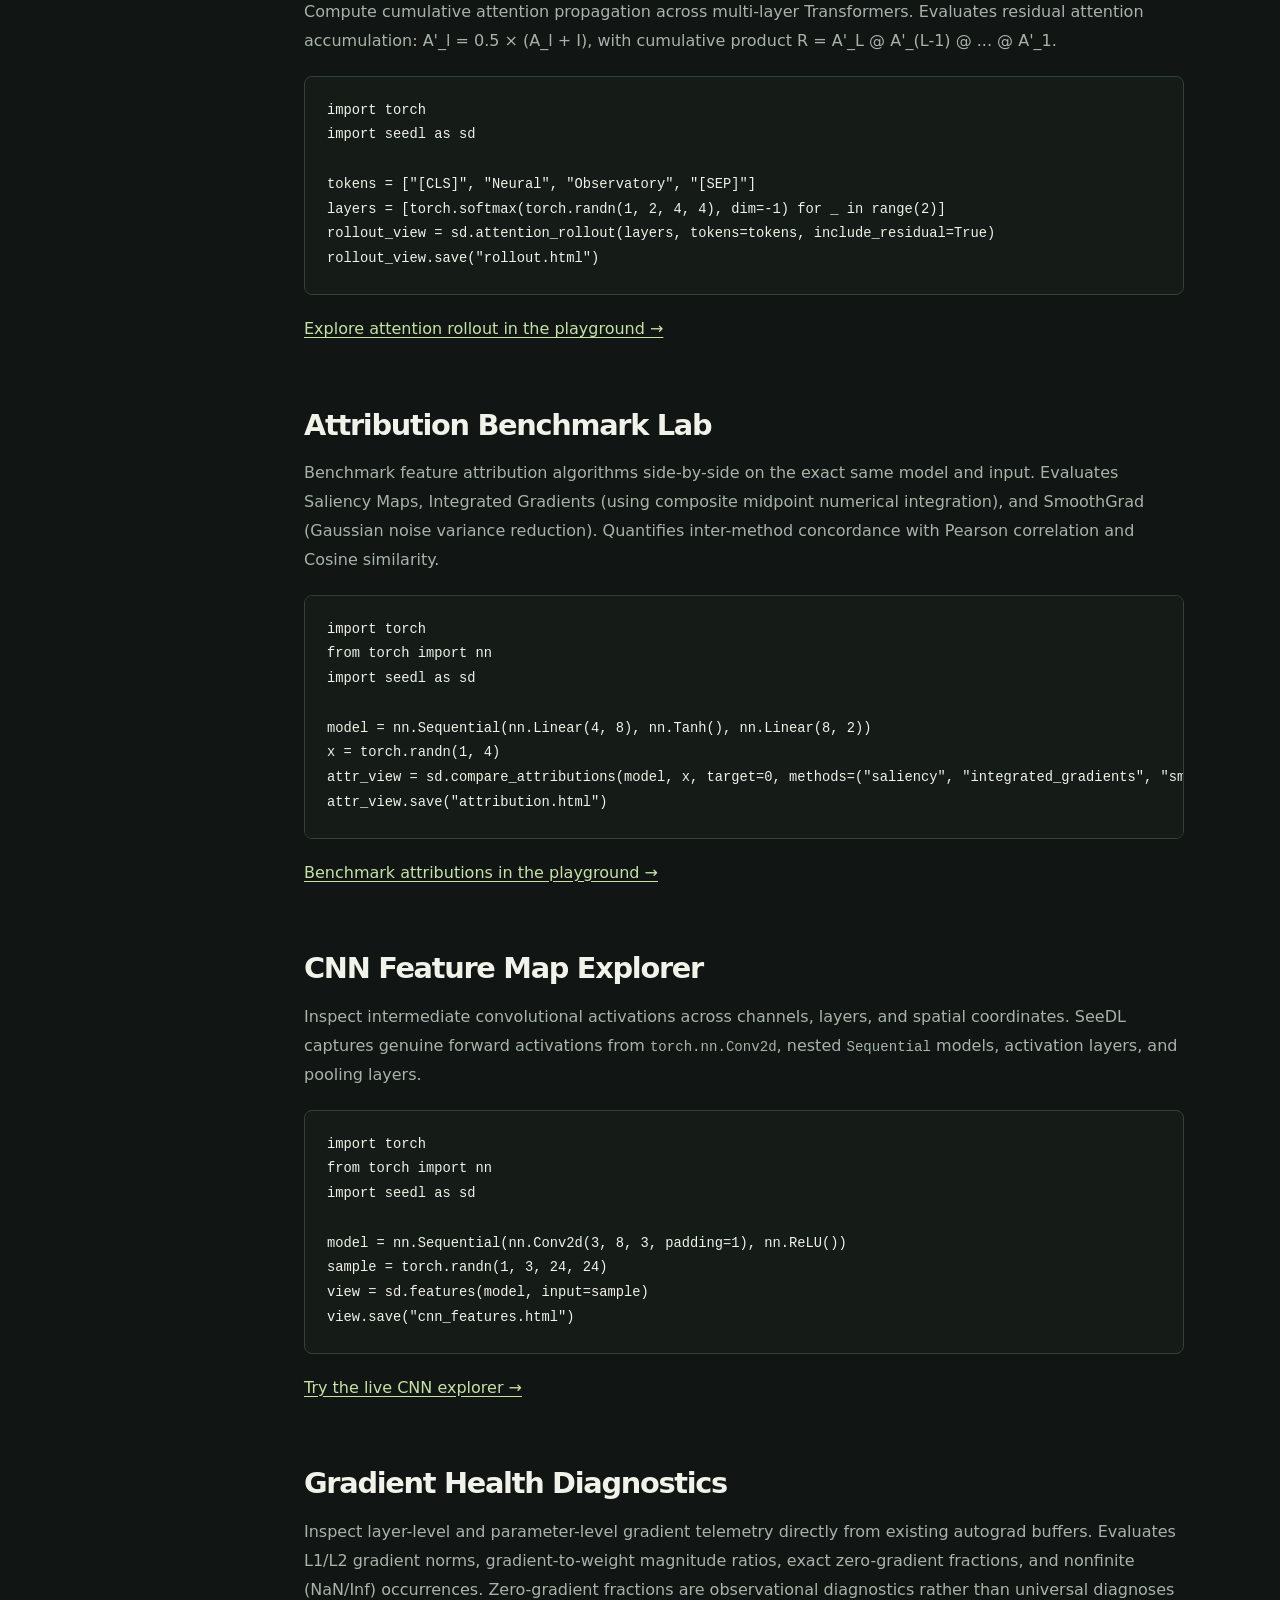
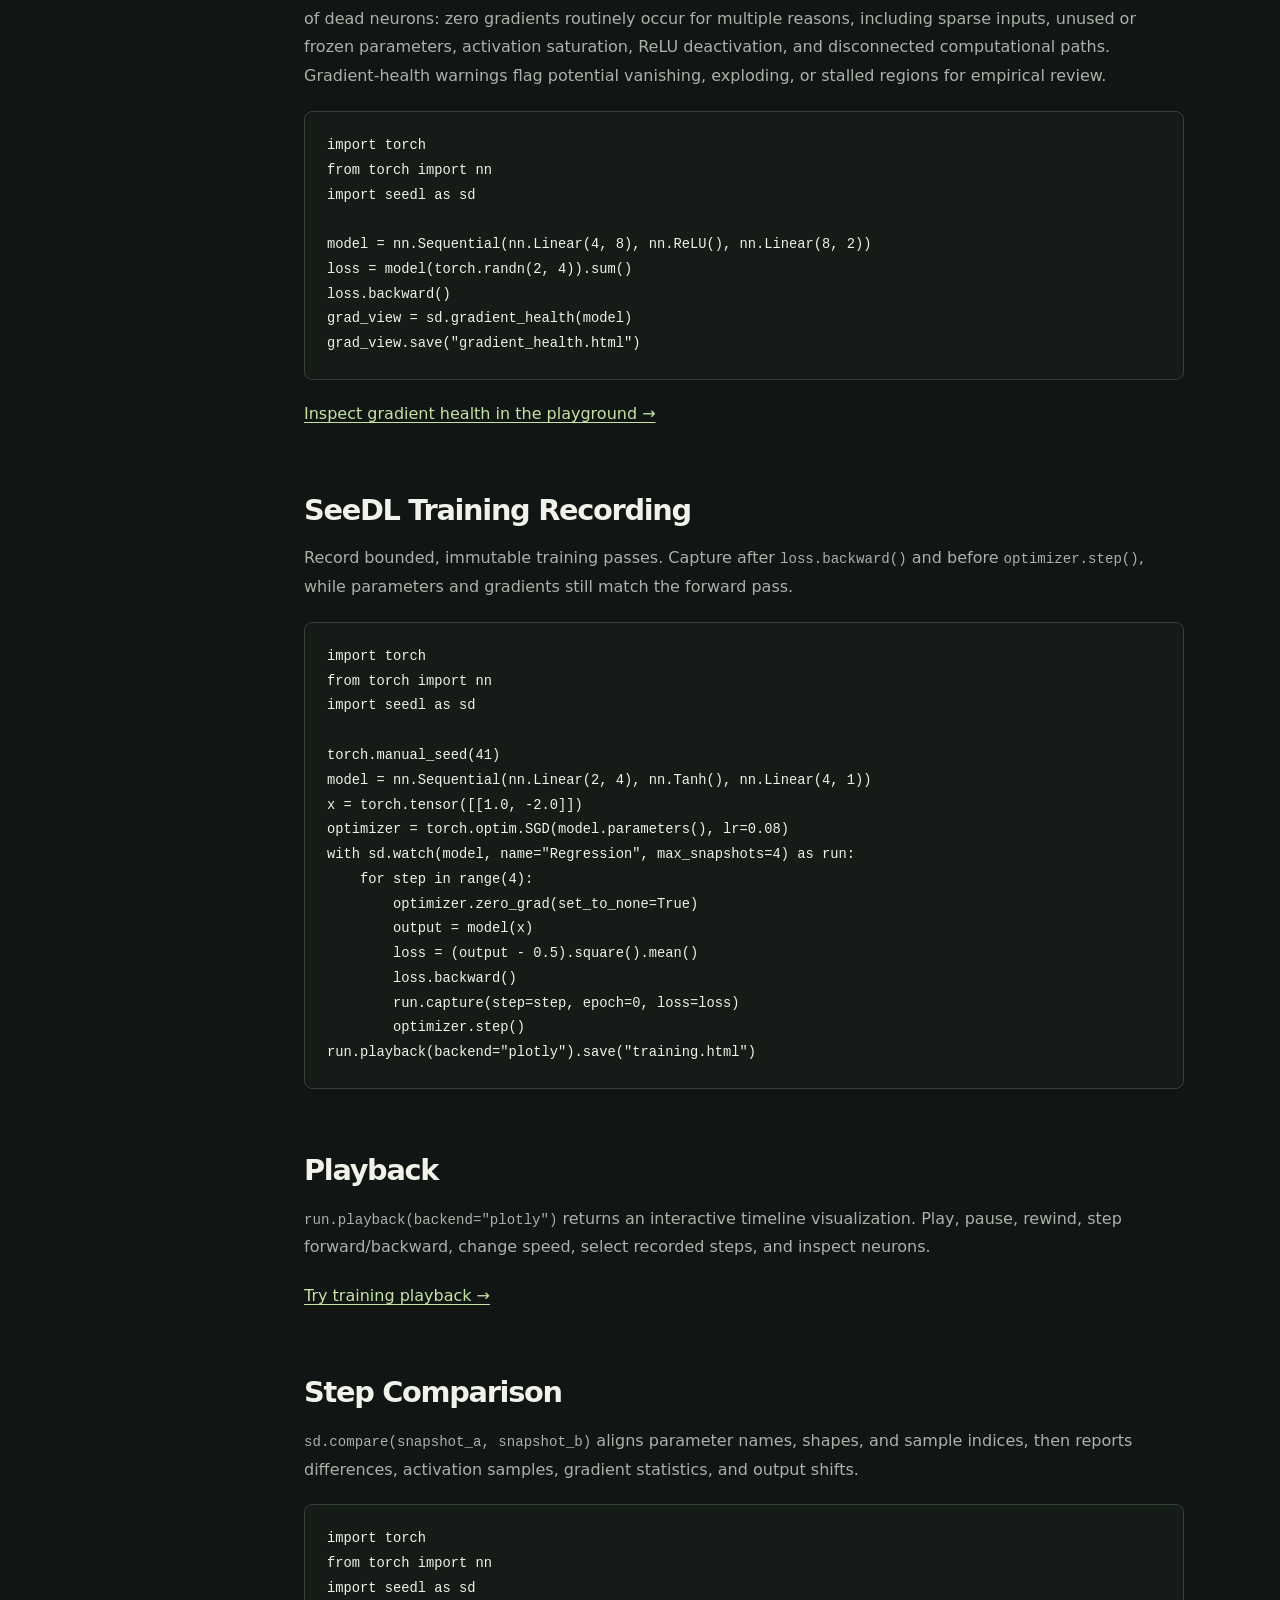
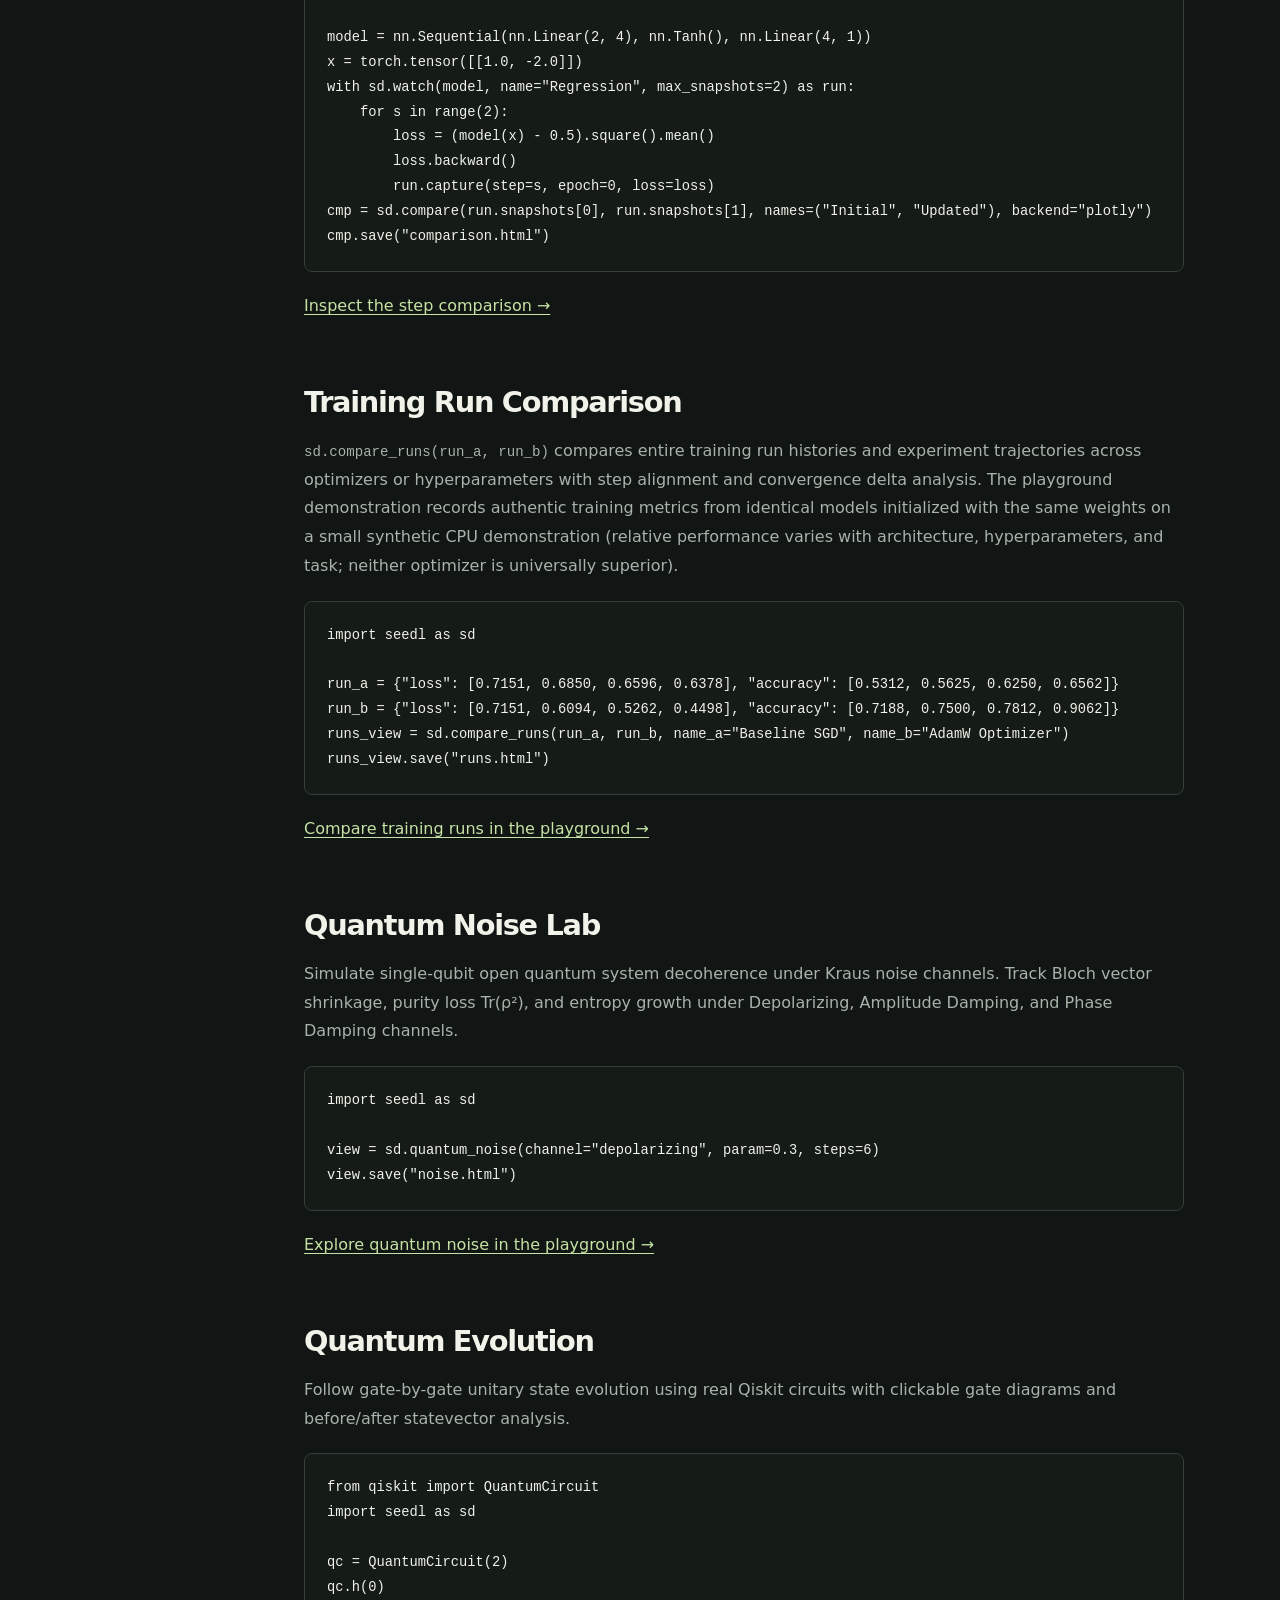
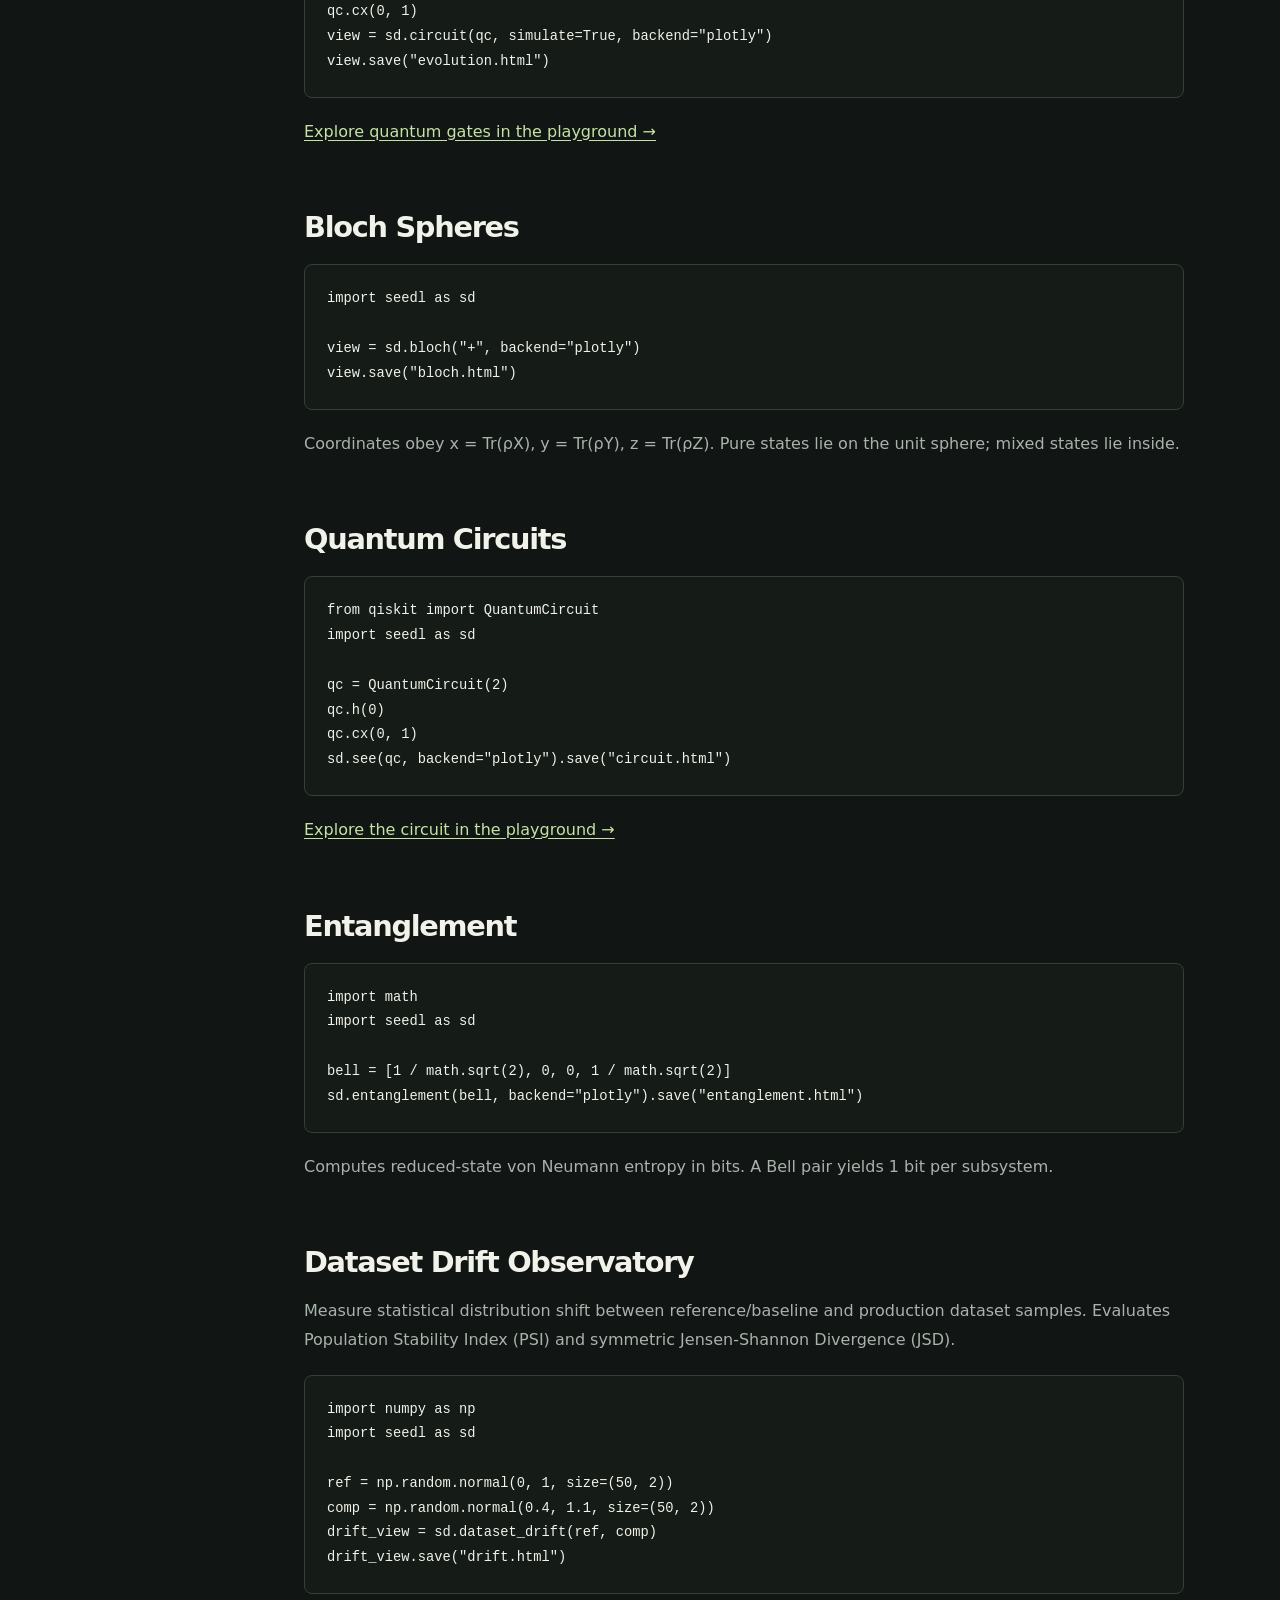
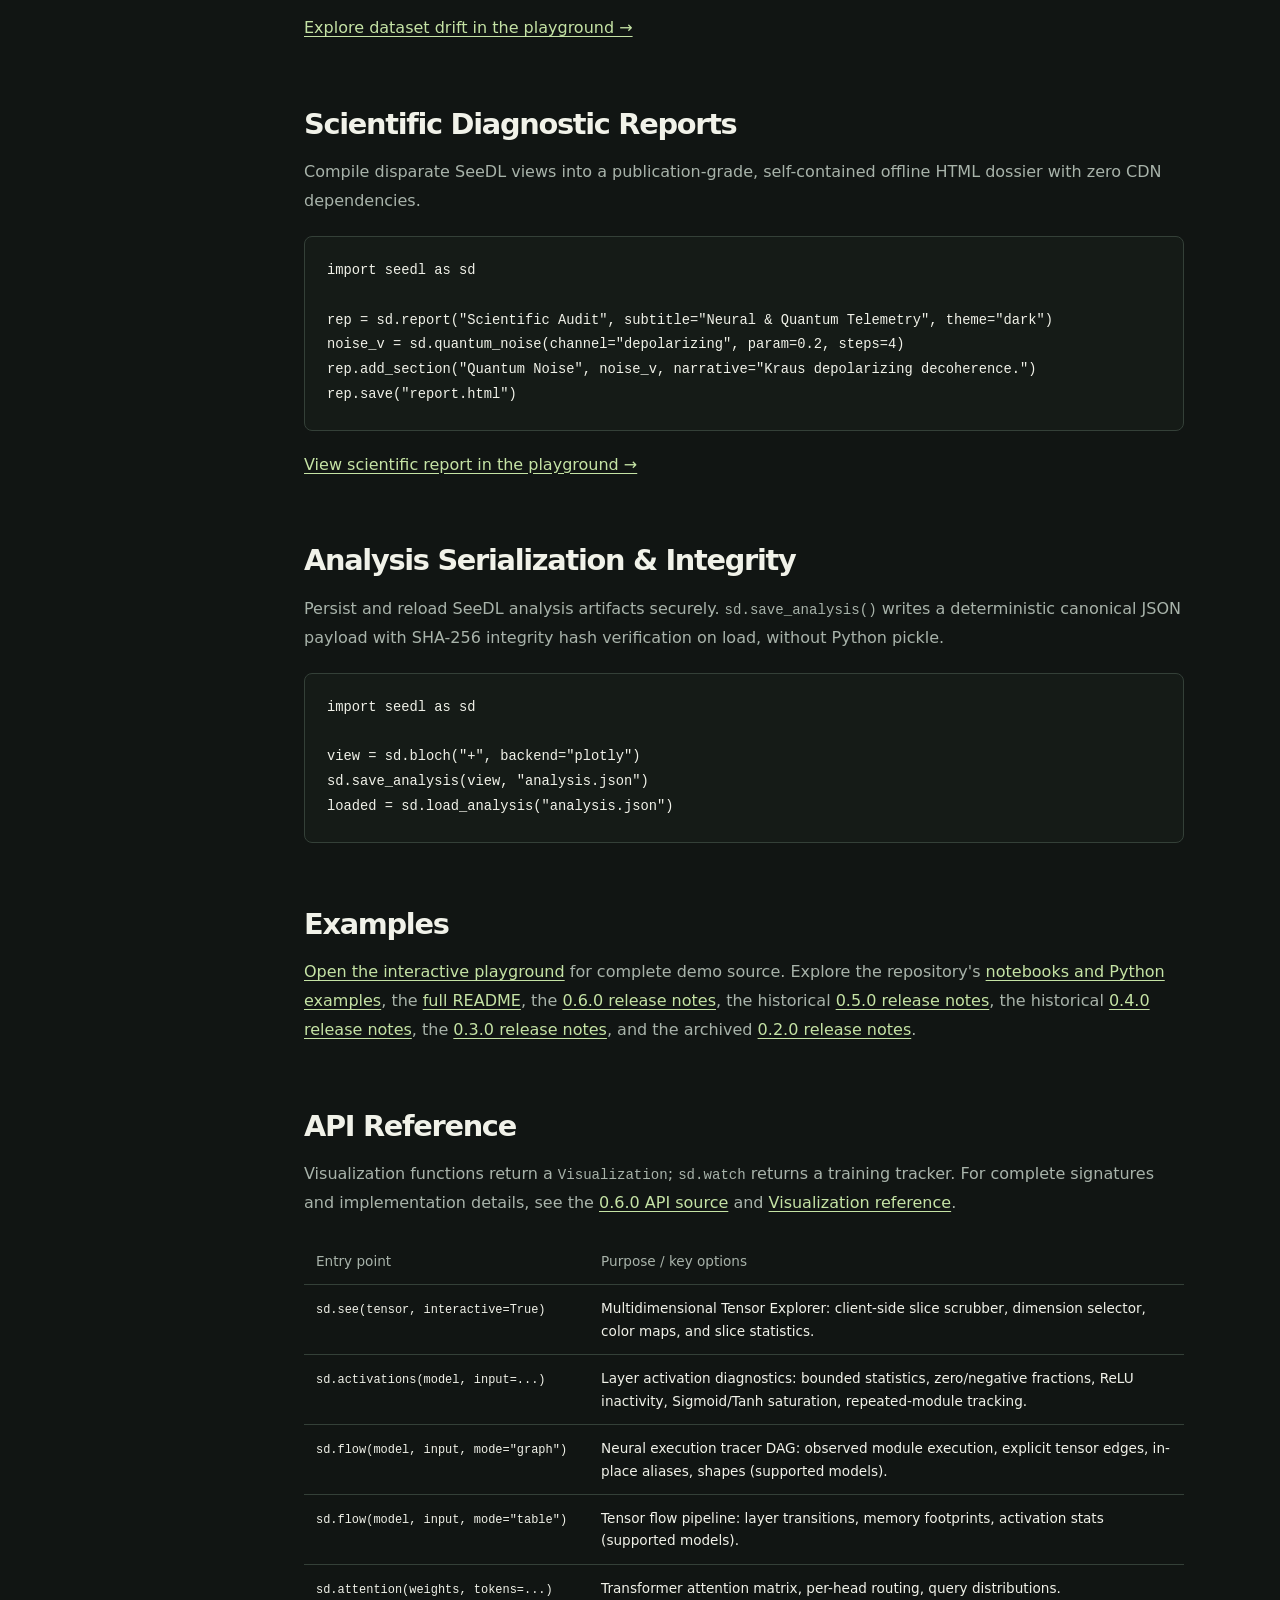
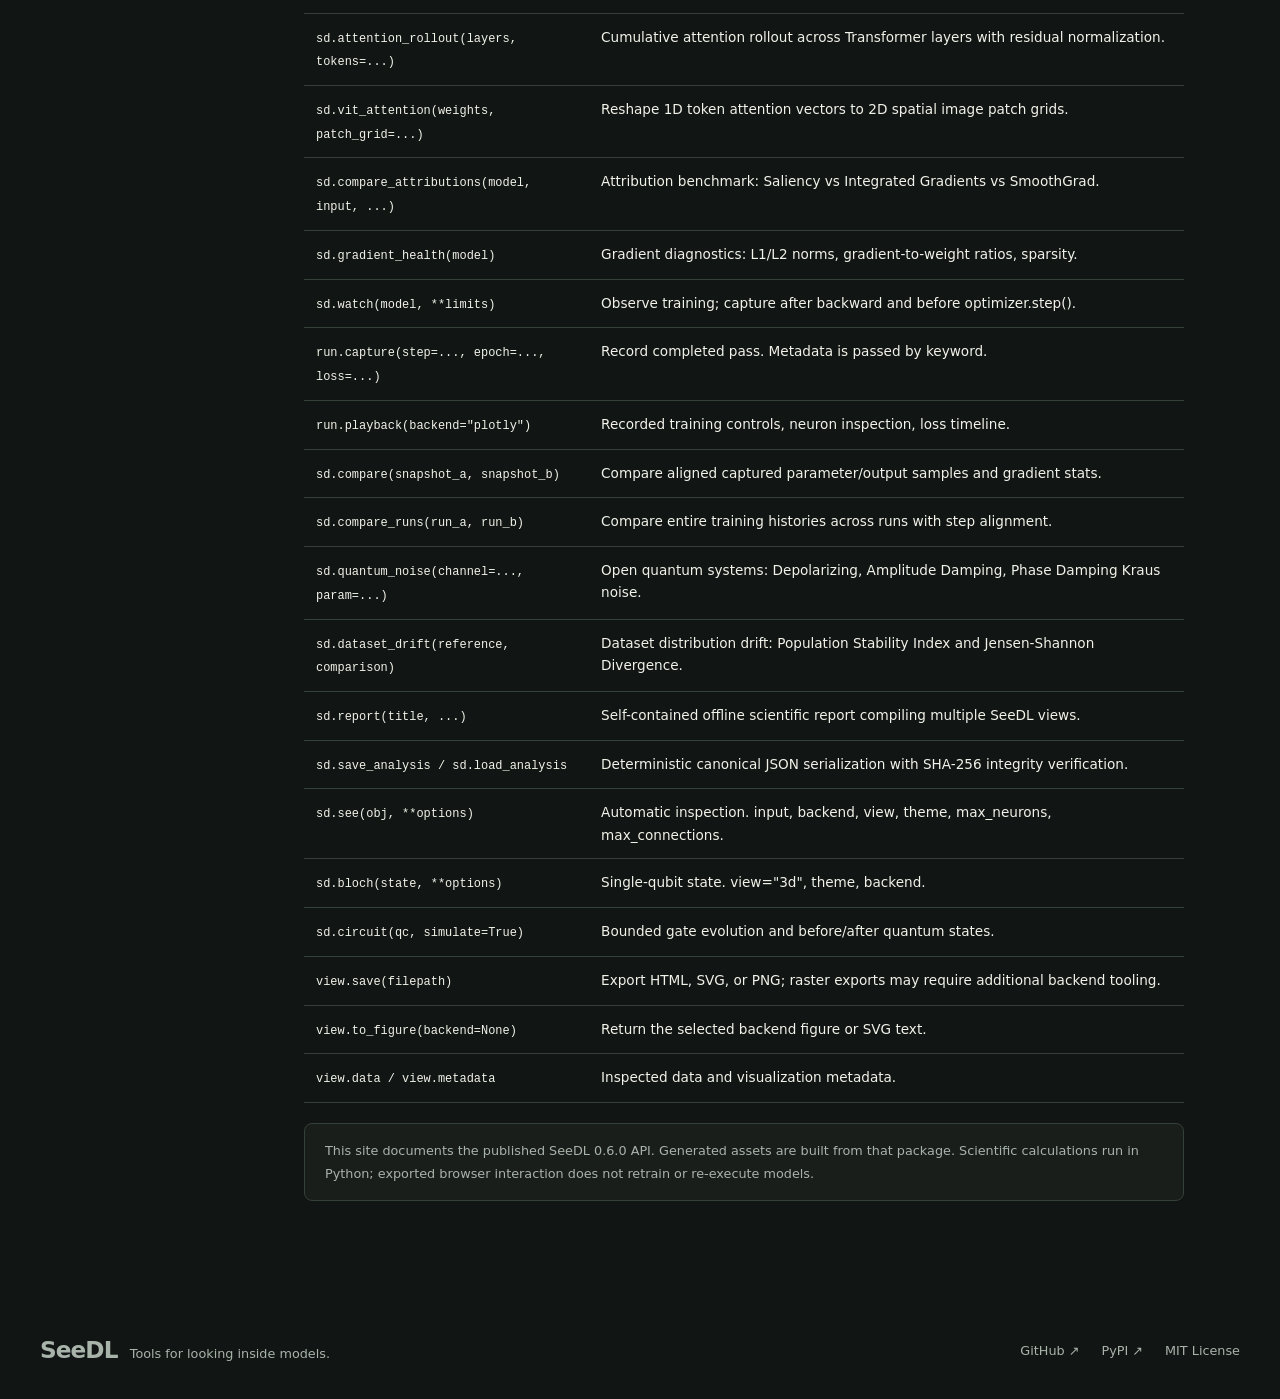
==== commit 9a3228fd: "chore(release): prepare SeeDL v0.6.0 publication - Bump package version from 0.5.0 to 0.6.0 across p" ====
--- a/website/docs/index.html
+++ b/website/docs/index.html
@@ -1,16 +1,16 @@
 <!doctype html>
 <html lang="en"><head><meta charset="utf-8"><meta name="viewport" content="width=device-width, initial-scale=1">
-<title>Documentation · SeeDL 0.5.0</title><meta name="description" content="SeeDL 0.5.0 Neural Observatory documentation: interactive visualization for deep learning and quantum computing. Explore execution DAGs, tensor flow, attention rollout, attribution benchmarks, gradient health, and Kraus quantum noise.">
+<title>Documentation · SeeDL 0.6.0</title><meta name="description" content="SeeDL 0.6.0 Neural Observatory &amp; Tensor Explorer documentation: interactive visualization for deep learning and quantum computing. Explore multidimensional tensors, activation diagnostics, execution DAGs, tensor flow, attention rollout, attribution benchmarks, gradient health, and Kraus quantum noise.">
 <meta name="theme-color" content="#090e17"><link rel="icon" href="../assets/favicon.svg" type="image/svg+xml">
 <link rel="stylesheet" href="../assets/style.css"><script src="../assets/site.js" defer></script></head>
 <body><a class="skip" href="#main">Skip to content</a><header class="header"><nav class="nav wrap" aria-label="Main navigation">
-<a class="brand" href="../index.html" aria-label="SeeDL home"><span class="brand-mark" aria-hidden="true">⌘</span>SeeDL <span class="version">0.5.0</span></a>
+<a class="brand" href="../index.html" aria-label="SeeDL home"><span class="brand-mark" aria-hidden="true">⌘</span>SeeDL <span class="version">0.6.0</span></a>
 <button class="menu-button" data-menu aria-label="Toggle navigation" aria-controls="main-links" aria-expanded="false">☰</button>
 <div class="navlinks" id="main-links"><a href="../index.html">Overview</a><a href="../playground.html">Playground</a><a href="../docs/index.html" aria-current="page">Documentation</a><a href="https://github.com/iamaritrasaha/seedl">GitHub ↗</a></div>
 <button class="theme-button" data-theme-toggle aria-label="Use light theme">☀</button></nav></header>
-<main id="main" class="wrap doc-layout"><aside class="docnav" aria-label="Documentation sections"><strong>SeeDL 0.5.0</strong><a href="#getting-started">Getting Started</a><a href="#installation">Installation</a><a href="#quickstart">Quickstart</a><strong>Neural Observatory</strong><a href="#execution-tracing">Execution Tracing</a><a href="#tensor-flow">Tensor Flow Explorer</a><a href="#interactive-3d">Interactive 3D Networks</a><strong>Transformers</strong><a href="#transformer-attention">Transformer Attention</a><a href="#head-comparison">Head Comparison</a><a href="#vit-attention">ViT Patch Attention</a><a href="#attention-rollout">Attention Rollout</a><strong>Explainable AI</strong><a href="#attribution-benchmark">Attribution Benchmark</a><a href="#cnn-features">CNN Feature Maps</a><strong>Training &amp; Diagnostics</strong><a href="#gradient-health">Gradient Health</a><a href="#training-recording">Training Recording</a><a href="#training-playback">Playback</a><a href="#training-comparison">Step Comparison</a><a href="#runs-comparison">Run Comparison</a><strong>Quantum Intelligence</strong><a href="#quantum-noise">Quantum Noise Lab</a><a href="#quantum-evolution">Quantum Evolution</a><a href="#bloch-spheres">Bloch Spheres</a><a href="#quantum-circuits">Quantum Circuits</a><a href="#entanglement">Entanglement</a><strong>Data &amp; Reports</strong><a href="#dataset-drift">Dataset Drift</a><a href="#scientific-reports">Scientific Reports</a><a href="#analysis-integrity">Analysis Integrity</a><strong>Reference</strong><a href="#examples">Examples</a><a href="#api">API Reference</a></aside><article class="docs"><div class="eyebrow">Documentation / Version 0.5.0</div><h1>See what you're building.</h1><p>From your first visualization to neural execution tracer DAGs, tensor flow pipelines, Transformer attention rollout, attribution benchmarks, gradient telemetry, and open quantum systems. These examples use the published SeeDL 0.5.0 API.</p>
+<main id="main" class="wrap doc-layout"><aside class="docnav" aria-label="Documentation sections"><strong>SeeDL 0.6.0</strong><a href="#getting-started">Getting Started</a><a href="#installation">Installation</a><a href="#quickstart">Quickstart</a><strong>Neural Observatory</strong><a href="#execution-tracing">Execution Tracing</a><a href="#tensor-flow">Tensor Flow Explorer</a><a href="#interactive-3d">Interactive 3D Networks</a><strong>Transformers</strong><a href="#transformer-attention">Transformer Attention</a><a href="#head-comparison">Head Comparison</a><a href="#vit-attention">ViT Patch Attention</a><a href="#attention-rollout">Attention Rollout</a><strong>Explainable AI</strong><a href="#attribution-benchmark">Attribution Benchmark</a><a href="#cnn-features">CNN Feature Maps</a><strong>Training &amp; Diagnostics</strong><a href="#gradient-health">Gradient Health</a><a href="#training-recording">Training Recording</a><a href="#training-playback">Playback</a><a href="#training-comparison">Step Comparison</a><a href="#runs-comparison">Run Comparison</a><strong>Quantum Intelligence</strong><a href="#quantum-noise">Quantum Noise Lab</a><a href="#quantum-evolution">Quantum Evolution</a><a href="#bloch-spheres">Bloch Spheres</a><a href="#quantum-circuits">Quantum Circuits</a><a href="#entanglement">Entanglement</a><strong>Data &amp; Reports</strong><a href="#dataset-drift">Dataset Drift</a><a href="#scientific-reports">Scientific Reports</a><a href="#analysis-integrity">Analysis Integrity</a><strong>Reference</strong><a href="#examples">Examples</a><a href="#api">API Reference</a></aside><article class="docs"><div class="eyebrow">Documentation / Version 0.6.0</div><h1>See what you're building.</h1><p>From your first visualization to neural execution tracer DAGs, tensor flow pipelines, Transformer attention rollout, attribution benchmarks, gradient telemetry, and open quantum systems. These examples use the published SeeDL 0.6.0 API.</p>
 <h2 id="getting-started">Getting Started</h2><p>SeeDL turns supported Python objects into inspectable scientific visualizations. The core has no required third-party dependencies and includes an SVG renderer and self-contained offline HTML exporters. Plotly adds interactive 3D and comparison charts; PyTorch and Qiskit provide their respective integrations. Python 3.10 or newer is required.</p>
-<h2 id="installation">Installation</h2><div class="install-grid"><div class="install"><div class="install-top"><span>Core · no required dependencies</span><button class="copy" data-copy="pip install seedl==0.5.0" aria-label="Copy Core · no required dependencies installation command">Copy</button></div><code>pip install seedl==0.5.0</code></div><div class="install"><div class="install-top"><span>Vision, Tracing &amp; 3D · PyTorch + Plotly</span><button class="copy" data-copy="pip install &quot;seedl[torch,plotly]==0.5.0&quot;" aria-label="Copy Vision, Tracing &amp; 3D installation command">Copy</button></div><code>pip install &quot;seedl[torch,plotly]==0.5.0&quot;</code></div><div class="install"><div class="install-top"><span>Quantum · Qiskit + Plotly</span><button class="copy" data-copy="pip install &quot;seedl[quantum,plotly]==0.5.0&quot;" aria-label="Copy Quantum · Qiskit + Plotly installation command">Copy</button></div><code>pip install &quot;seedl[quantum,plotly]==0.5.0&quot;</code></div><div class="install"><div class="install-top"><span>All integrations</span><button class="copy" data-copy="pip install &quot;seedl[all]==0.5.0&quot;" aria-label="Copy All integrations installation command">Copy</button></div><code>pip install &quot;seedl[all]==0.5.0&quot;</code></div></div>
+<h2 id="installation">Installation</h2><div class="install-grid"><div class="install"><div class="install-top"><span>Core · no required dependencies</span><button class="copy" data-copy="pip install seedl==0.6.0" aria-label="Copy Core · no required dependencies installation command">Copy</button></div><code>pip install seedl==0.6.0</code></div><div class="install"><div class="install-top"><span>Vision, Tracing &amp; 3D · PyTorch + Plotly</span><button class="copy" data-copy="pip install &quot;seedl[torch,plotly]==0.6.0&quot;" aria-label="Copy Vision, Tracing &amp; 3D installation command">Copy</button></div><code>pip install &quot;seedl[torch,plotly]==0.6.0&quot;</code></div><div class="install"><div class="install-top"><span>Quantum · Qiskit + Plotly</span><button class="copy" data-copy="pip install &quot;seedl[quantum,plotly]==0.6.0&quot;" aria-label="Copy Quantum · Qiskit + Plotly installation command">Copy</button></div><code>pip install &quot;seedl[quantum,plotly]==0.6.0&quot;</code></div><div class="install"><div class="install-top"><span>All integrations</span><button class="copy" data-copy="pip install &quot;seedl[all]==0.6.0&quot;" aria-label="Copy All integrations installation command">Copy</button></div><code>pip install &quot;seedl[all]==0.6.0&quot;</code></div></div>
 <h2 id="quickstart">Quickstart</h2><p>Start with a numeric sequence. This example works with the core installation alone.</p><pre><code>import seedl as sd
 
 view = sd.see([1, 4, 2, 8], backend=&quot;svg&quot;)
@@ -207,7 +207,7 @@
 sd.save_analysis(view, &quot;analysis.json&quot;)
 loaded = sd.load_analysis(&quot;analysis.json&quot;)</code></pre>
 
-<h2 id="examples">Examples</h2><p><a href="../playground.html">Open the interactive playground</a> for complete demo source. Explore the repository's <a href="https://github.com/iamaritrasaha/seedl/tree/main/examples">notebooks and Python examples</a>, the <a href="https://github.com/iamaritrasaha/seedl/blob/main/README.md">full README</a>, the <a href="https://github.com/iamaritrasaha/seedl/releases/tag/v0.5.0">0.5.0 release notes</a>, the historical <a href="https://github.com/iamaritrasaha/seedl/releases/tag/v0.4.0">0.4.0 release notes</a>, the <a href="https://github.com/iamaritrasaha/seedl/releases/tag/v0.3.0">0.3.0 release notes</a>, and the archived <a href="https://github.com/iamaritrasaha/seedl/blob/main/docs/RELEASE_NOTES_0.2.0.md">0.2.0 release notes</a>.</p>
-
-<h2 id="api">API Reference</h2><p>Visualization functions return a <code>Visualization</code>; <code>sd.watch</code> returns a training tracker. For complete signatures and implementation details, see the <a href="https://github.com/iamaritrasaha/seedl/blob/v0.5.0/src/seedl/api.py">0.5.0 API source</a> and <a href="https://github.com/iamaritrasaha/seedl/blob/v0.5.0/src/seedl/view.py">Visualization reference</a>.</p><table><thead><tr><th>Entry point</th><th>Purpose / key options</th></tr></thead><tbody><tr><td><code>sd.flow(model, input, mode="graph")</code></td><td>Neural execution tracer DAG: observed module execution, explicit tensor edges, in-place aliases, shapes (supported models).</td></tr><tr><td><code>sd.flow(model, input, mode="table")</code></td><td>Tensor flow pipeline: layer transitions, memory footprints, activation stats (supported models).</td></tr><tr><td><code>sd.attention(weights, tokens=...)</code></td><td>Transformer attention matrix, per-head routing, query distributions.</td></tr><tr><td><code>sd.attention_rollout(layers, tokens=...)</code></td><td>Cumulative attention rollout across Transformer layers with residual normalization.</td></tr><tr><td><code>sd.vit_attention(weights, patch_grid=...)</code></td><td>Reshape 1D token attention vectors to 2D spatial image patch grids.</td></tr><tr><td><code>sd.compare_attributions(model, input, ...)</code></td><td>Attribution benchmark: Saliency vs Integrated Gradients vs SmoothGrad.</td></tr><tr><td><code>sd.gradient_health(model)</code></td><td>Gradient diagnostics: L1/L2 norms, gradient-to-weight ratios, sparsity.</td></tr><tr><td><code>sd.watch(model, **limits)</code></td><td>Observe training; capture after backward and before optimizer.step().</td></tr><tr><td><code>run.capture(step=..., epoch=..., loss=...)</code></td><td>Record completed pass. Metadata is passed by keyword.</td></tr><tr><td><code>run.playback(backend="plotly")</code></td><td>Recorded training controls, neuron inspection, loss timeline.</td></tr><tr><td><code>sd.compare(snapshot_a, snapshot_b)</code></td><td>Compare aligned captured parameter/output samples and gradient stats.</td></tr><tr><td><code>sd.compare_runs(run_a, run_b)</code></td><td>Compare entire training histories across runs with step alignment.</td></tr><tr><td><code>sd.quantum_noise(channel=..., param=...)</code></td><td>Open quantum systems: Depolarizing, Amplitude Damping, Phase Damping Kraus noise.</td></tr><tr><td><code>sd.dataset_drift(reference, comparison)</code></td><td>Dataset distribution drift: Population Stability Index and Jensen-Shannon Divergence.</td></tr><tr><td><code>sd.report(title, ...)</code></td><td>Self-contained offline scientific report compiling multiple SeeDL views.</td></tr><tr><td><code>sd.save_analysis / sd.load_analysis</code></td><td>Deterministic canonical JSON serialization with SHA-256 integrity verification.</td></tr><tr><td><code>sd.see(obj, **options)</code></td><td>Automatic inspection. input, backend, view, theme, max_neurons, max_connections.</td></tr><tr><td><code>sd.bloch(state, **options)</code></td><td>Single-qubit state. view="3d", theme, backend.</td></tr><tr><td><code>sd.circuit(qc, simulate=True)</code></td><td>Bounded gate evolution and before/after quantum states.</td></tr><tr><td><code>view.save(filepath)</code></td><td>Export HTML, SVG, or PNG; raster exports may require additional backend tooling.</td></tr><tr><td><code>view.to_figure(backend=None)</code></td><td>Return the selected backend figure or SVG text.</td></tr><tr><td><code>view.data / view.metadata</code></td><td>Inspected data and visualization metadata.</td></tr></tbody></table><p class="notice">This site documents the published SeeDL 0.5.0 API. Generated assets are built from that package. Scientific calculations run in Python; exported browser interaction does not retrain or re-execute models.</p></article></main>
-<footer class="footer wrap"><span><a class="brand" href="../index.html">SeeDL</a> &nbsp; Tools for looking inside models.</span><div><a href="https://github.com/iamaritrasaha/seedl">GitHub ↗</a><a href="https://pypi.org/project/seedl/0.5.0/">PyPI ↗</a><a href="https://github.com/iamaritrasaha/seedl/blob/main/LICENSE">MIT License</a></div></footer></body></html>+<h2 id="examples">Examples</h2><p><a href="../playground.html">Open the interactive playground</a> for complete demo source. Explore the repository's <a href="https://github.com/iamaritrasaha/seedl/tree/main/examples">notebooks and Python examples</a>, the <a href="https://github.com/iamaritrasaha/seedl/blob/main/README.md">full README</a>, the <a href="https://github.com/iamaritrasaha/seedl/releases/tag/v0.6.0">0.6.0 release notes</a>, the historical <a href="https://github.com/iamaritrasaha/seedl/releases/tag/v0.5.0">0.5.0 release notes</a>, the historical <a href="https://github.com/iamaritrasaha/seedl/releases/tag/v0.4.0">0.4.0 release notes</a>, the <a href="https://github.com/iamaritrasaha/seedl/releases/tag/v0.3.0">0.3.0 release notes</a>, and the archived <a href="https://github.com/iamaritrasaha/seedl/blob/main/docs/RELEASE_NOTES_0.2.0.md">0.2.0 release notes</a>.</p>
+
+<h2 id="api">API Reference</h2><p>Visualization functions return a <code>Visualization</code>; <code>sd.watch</code> returns a training tracker. For complete signatures and implementation details, see the <a href="https://github.com/iamaritrasaha/seedl/blob/v0.6.0/src/seedl/api.py">0.6.0 API source</a> and <a href="https://github.com/iamaritrasaha/seedl/blob/v0.6.0/src/seedl/view.py">Visualization reference</a>.</p><table><thead><tr><th>Entry point</th><th>Purpose / key options</th></tr></thead><tbody><tr><td><code>sd.see(tensor, interactive=True)</code></td><td>Multidimensional Tensor Explorer: client-side slice scrubber, dimension selector, color maps, and slice statistics.</td></tr><tr><td><code>sd.activations(model, input=...)</code></td><td>Layer activation diagnostics: bounded statistics, zero/negative fractions, ReLU inactivity, Sigmoid/Tanh saturation, repeated-module tracking.</td></tr><tr><td><code>sd.flow(model, input, mode="graph")</code></td><td>Neural execution tracer DAG: observed module execution, explicit tensor edges, in-place aliases, shapes (supported models).</td></tr><tr><td><code>sd.flow(model, input, mode="table")</code></td><td>Tensor flow pipeline: layer transitions, memory footprints, activation stats (supported models).</td></tr><tr><td><code>sd.attention(weights, tokens=...)</code></td><td>Transformer attention matrix, per-head routing, query distributions.</td></tr><tr><td><code>sd.attention_rollout(layers, tokens=...)</code></td><td>Cumulative attention rollout across Transformer layers with residual normalization.</td></tr><tr><td><code>sd.vit_attention(weights, patch_grid=...)</code></td><td>Reshape 1D token attention vectors to 2D spatial image patch grids.</td></tr><tr><td><code>sd.compare_attributions(model, input, ...)</code></td><td>Attribution benchmark: Saliency vs Integrated Gradients vs SmoothGrad.</td></tr><tr><td><code>sd.gradient_health(model)</code></td><td>Gradient diagnostics: L1/L2 norms, gradient-to-weight ratios, sparsity.</td></tr><tr><td><code>sd.watch(model, **limits)</code></td><td>Observe training; capture after backward and before optimizer.step().</td></tr><tr><td><code>run.capture(step=..., epoch=..., loss=...)</code></td><td>Record completed pass. Metadata is passed by keyword.</td></tr><tr><td><code>run.playback(backend="plotly")</code></td><td>Recorded training controls, neuron inspection, loss timeline.</td></tr><tr><td><code>sd.compare(snapshot_a, snapshot_b)</code></td><td>Compare aligned captured parameter/output samples and gradient stats.</td></tr><tr><td><code>sd.compare_runs(run_a, run_b)</code></td><td>Compare entire training histories across runs with step alignment.</td></tr><tr><td><code>sd.quantum_noise(channel=..., param=...)</code></td><td>Open quantum systems: Depolarizing, Amplitude Damping, Phase Damping Kraus noise.</td></tr><tr><td><code>sd.dataset_drift(reference, comparison)</code></td><td>Dataset distribution drift: Population Stability Index and Jensen-Shannon Divergence.</td></tr><tr><td><code>sd.report(title, ...)</code></td><td>Self-contained offline scientific report compiling multiple SeeDL views.</td></tr><tr><td><code>sd.save_analysis / sd.load_analysis</code></td><td>Deterministic canonical JSON serialization with SHA-256 integrity verification.</td></tr><tr><td><code>sd.see(obj, **options)</code></td><td>Automatic inspection. input, backend, view, theme, max_neurons, max_connections.</td></tr><tr><td><code>sd.bloch(state, **options)</code></td><td>Single-qubit state. view="3d", theme, backend.</td></tr><tr><td><code>sd.circuit(qc, simulate=True)</code></td><td>Bounded gate evolution and before/after quantum states.</td></tr><tr><td><code>view.save(filepath)</code></td><td>Export HTML, SVG, or PNG; raster exports may require additional backend tooling.</td></tr><tr><td><code>view.to_figure(backend=None)</code></td><td>Return the selected backend figure or SVG text.</td></tr><tr><td><code>view.data / view.metadata</code></td><td>Inspected data and visualization metadata.</td></tr></tbody></table><p class="notice">This site documents the published SeeDL 0.6.0 API. Generated assets are built from that package. Scientific calculations run in Python; exported browser interaction does not retrain or re-execute models.</p></article></main>
+<footer class="footer wrap"><span><a class="brand" href="../index.html">SeeDL</a> &nbsp; Tools for looking inside models.</span><div><a href="https://github.com/iamaritrasaha/seedl">GitHub ↗</a><a href="https://pypi.org/project/seedl/0.6.0/">PyPI ↗</a><a href="https://github.com/iamaritrasaha/seedl/blob/main/LICENSE">MIT License</a></div></footer></body></html>
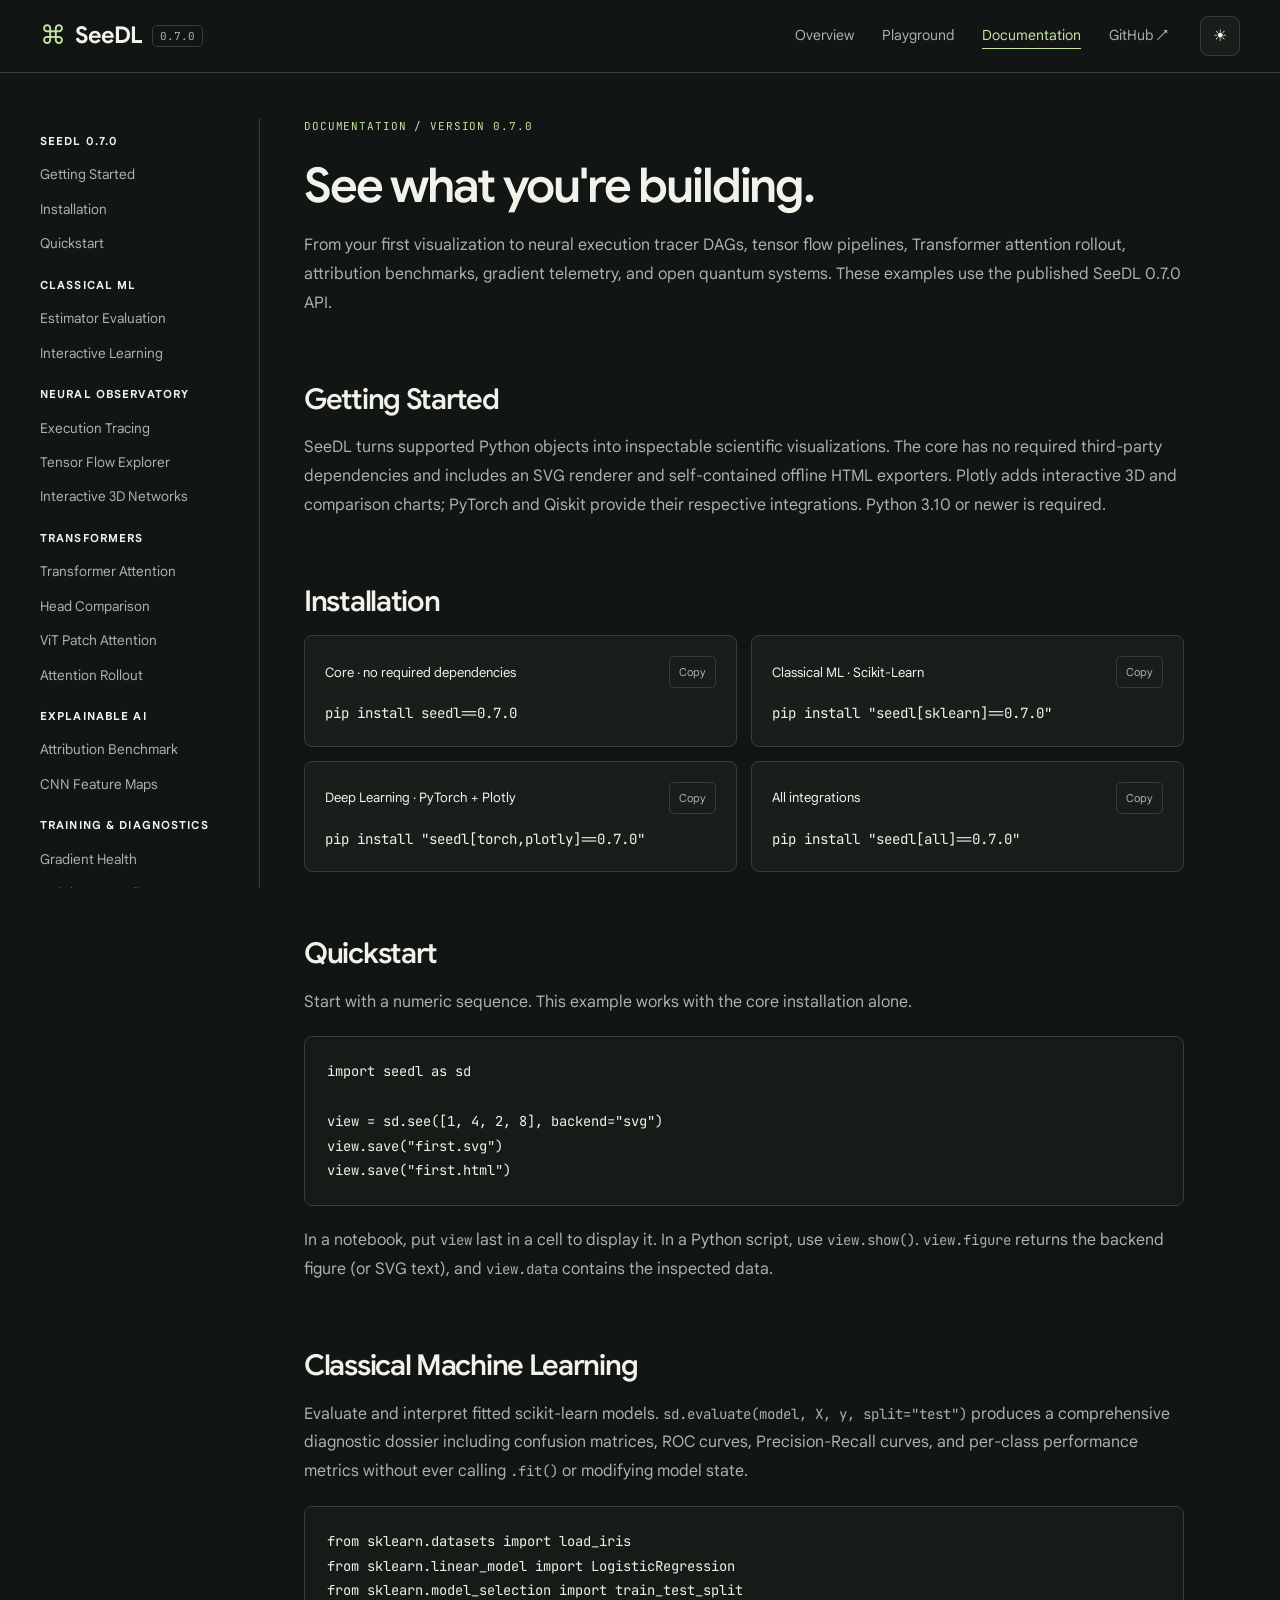
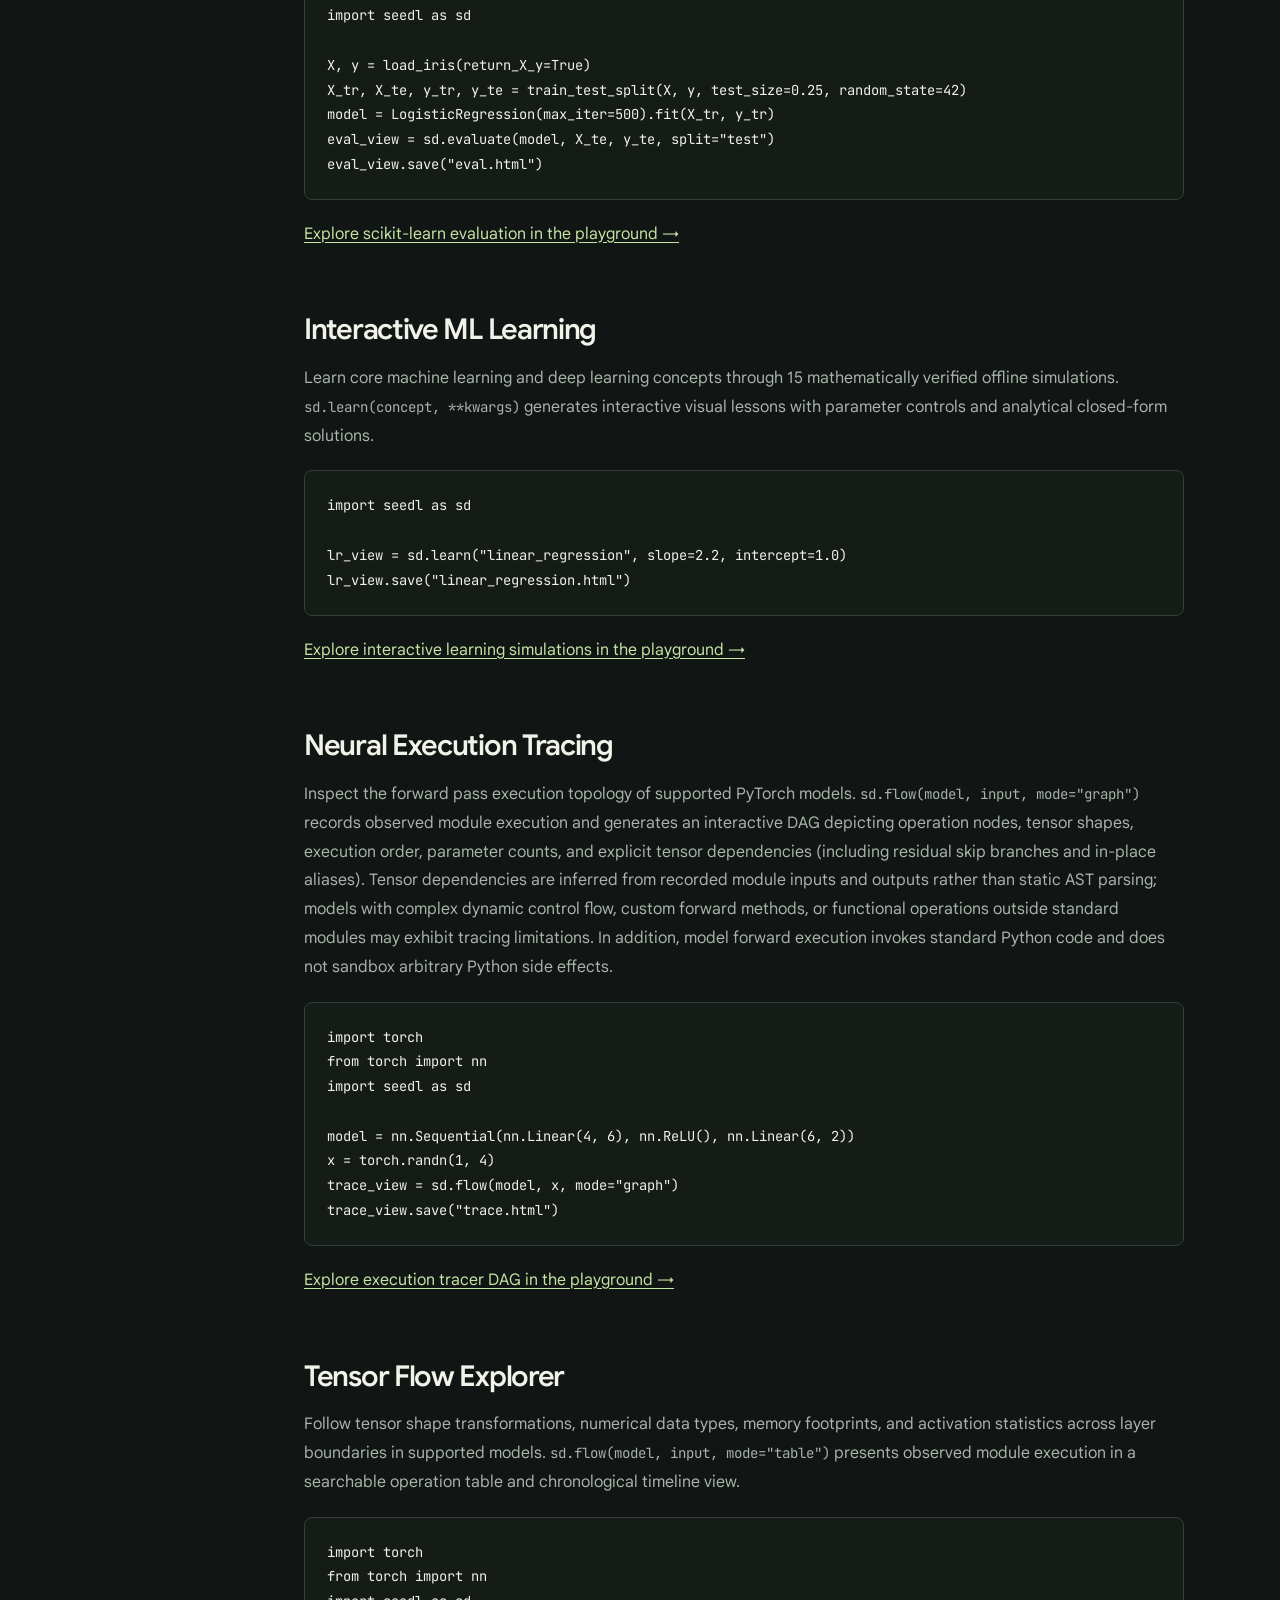
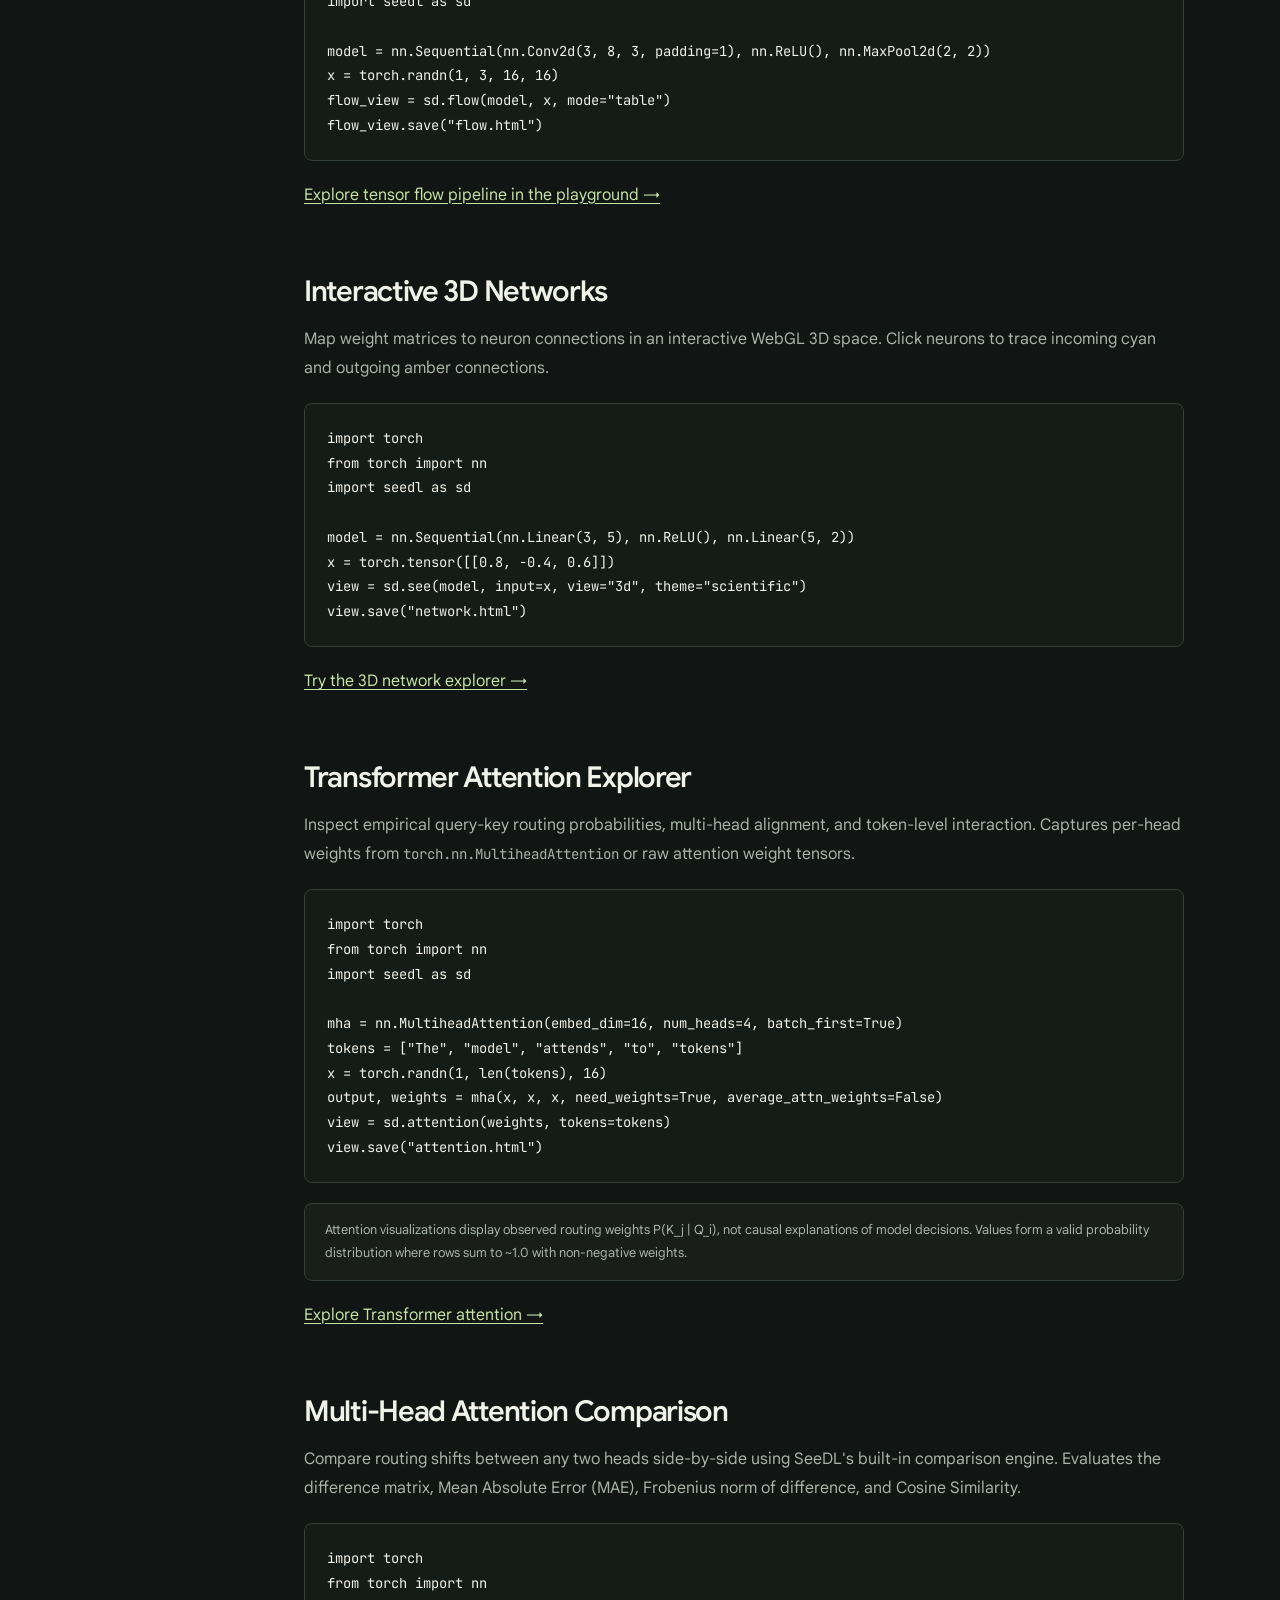
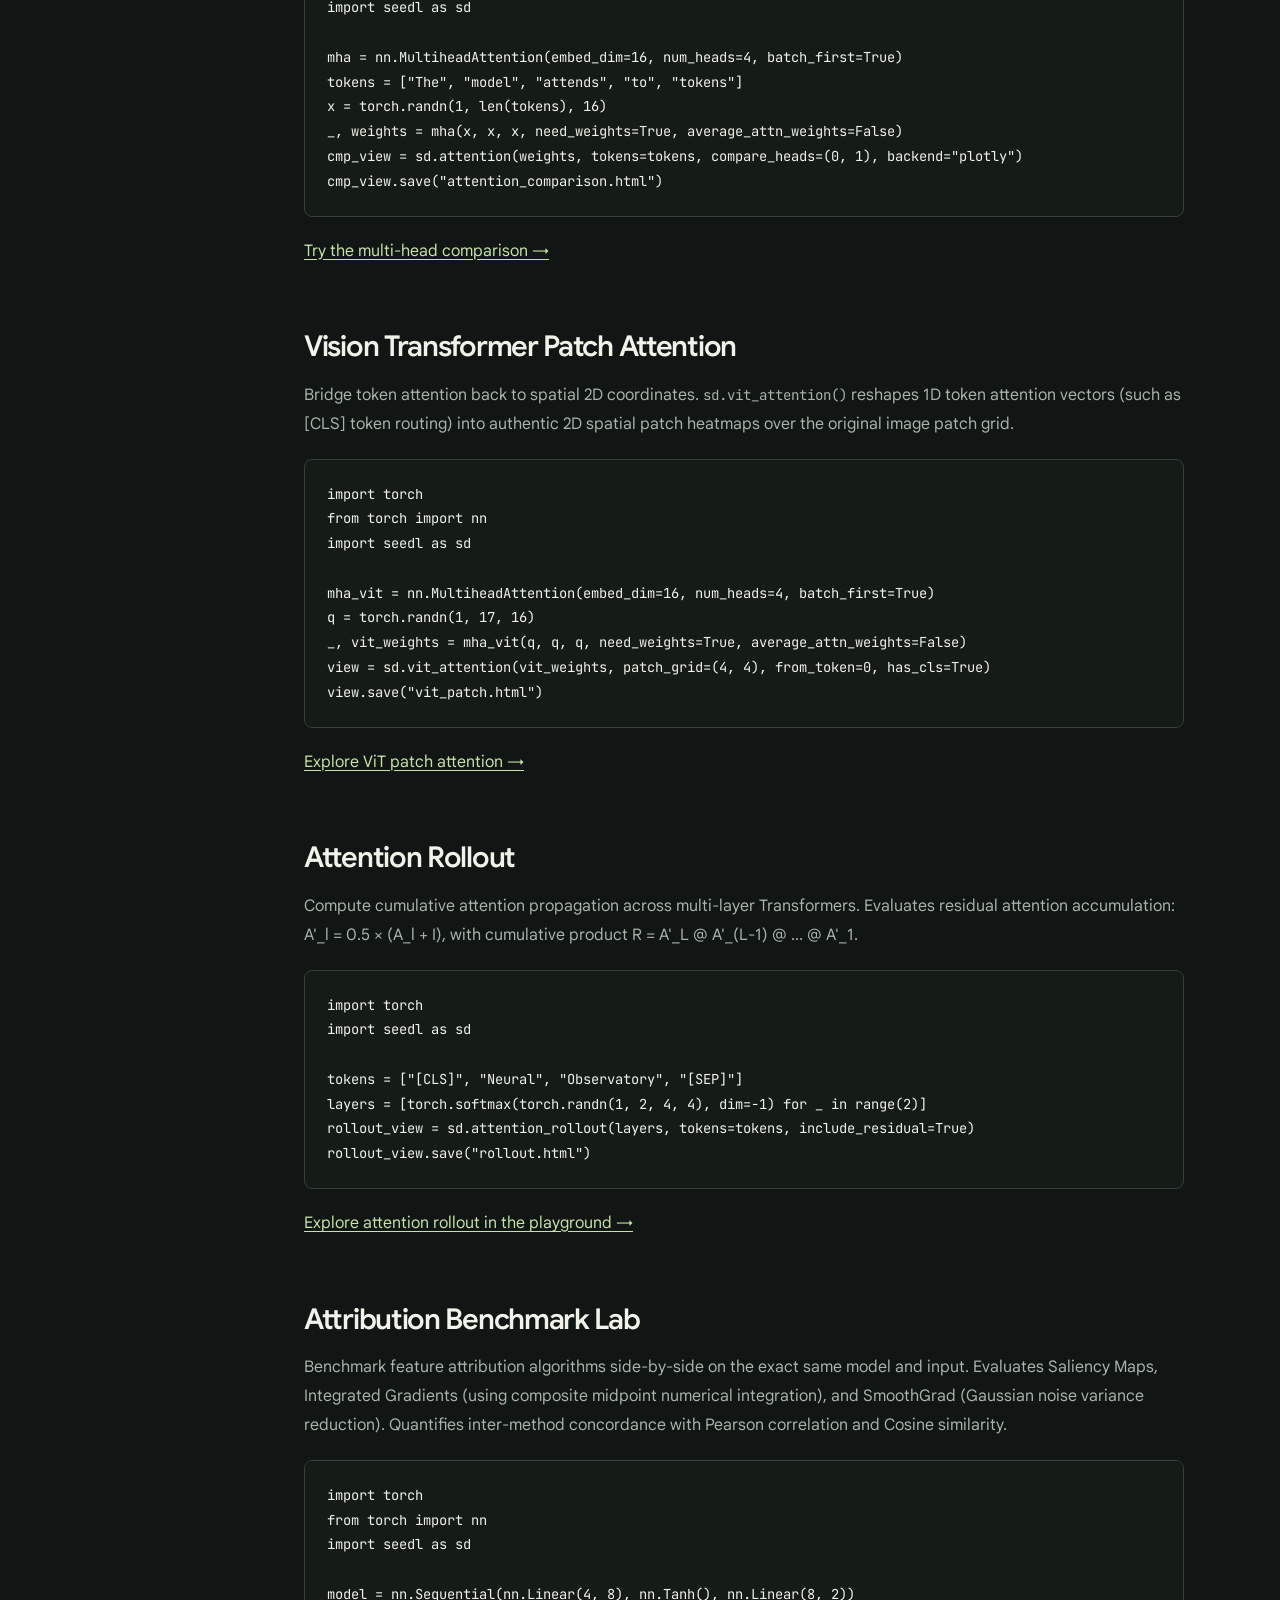
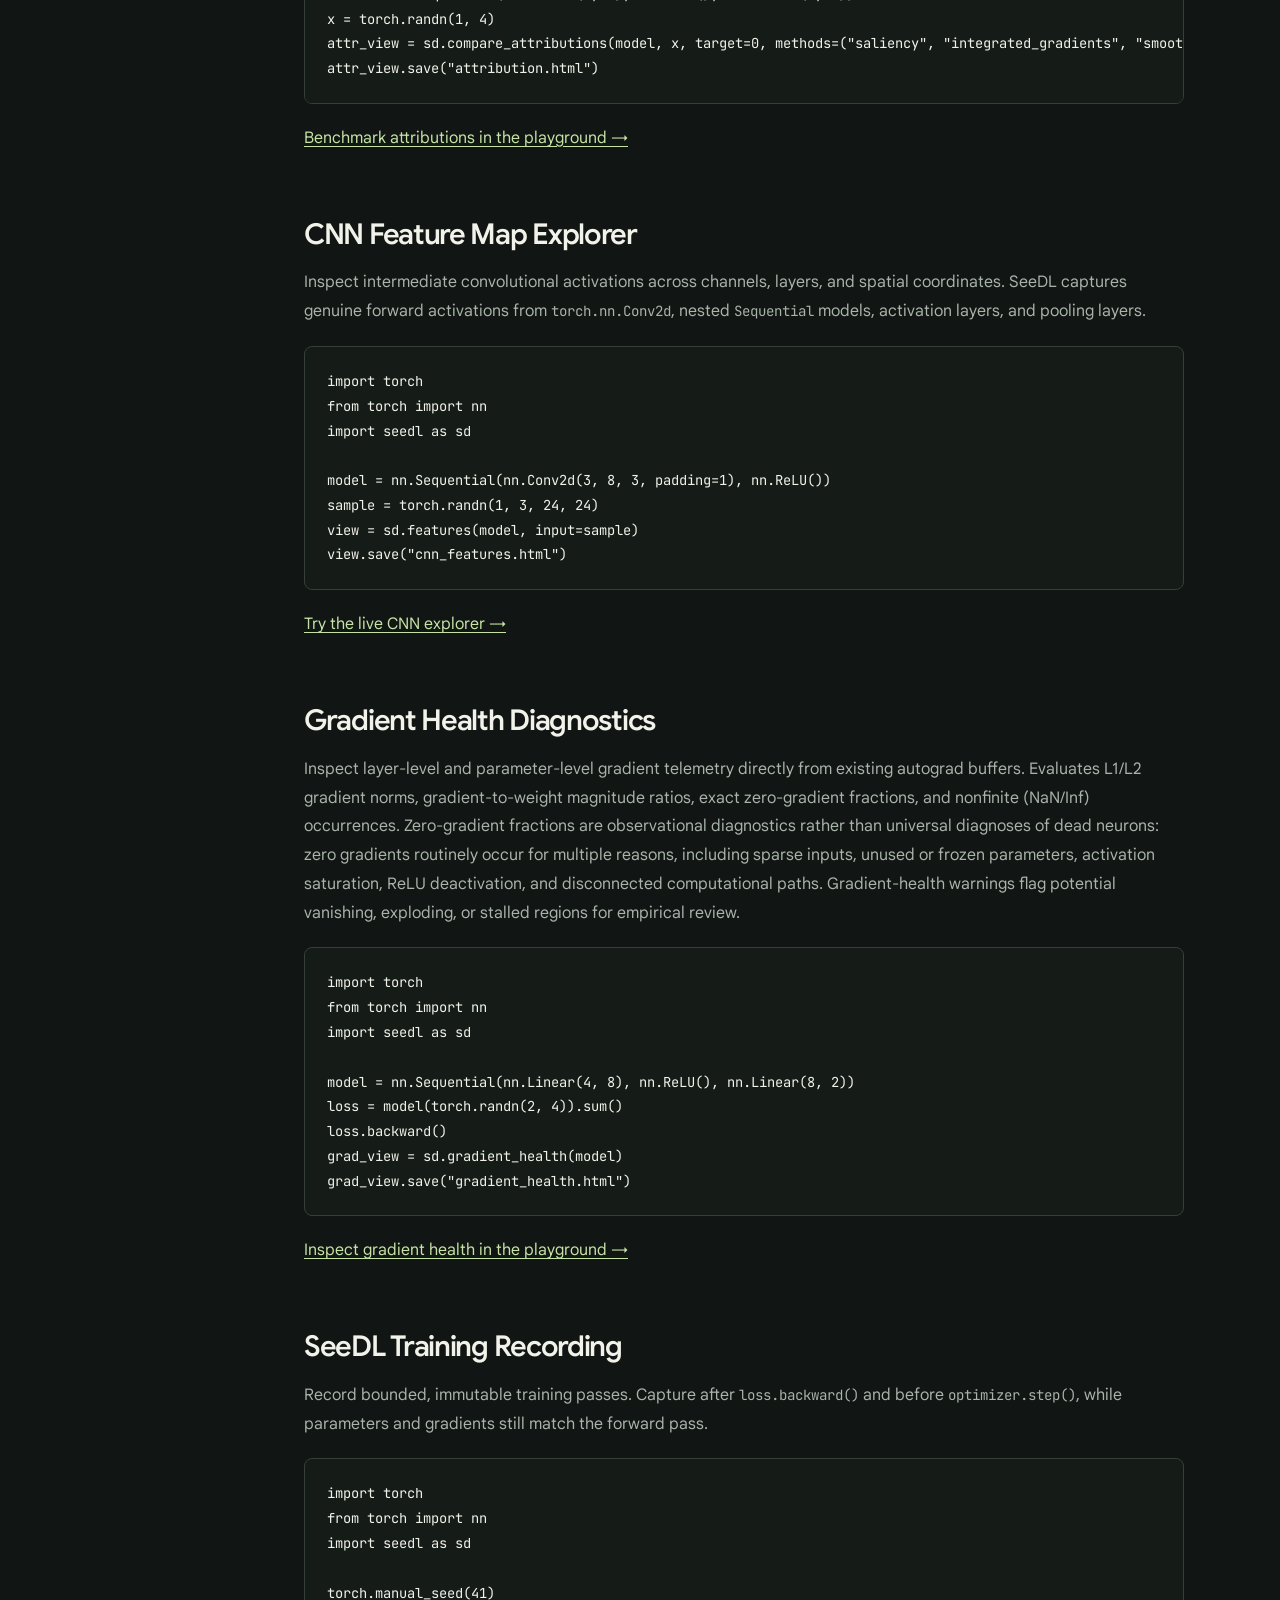
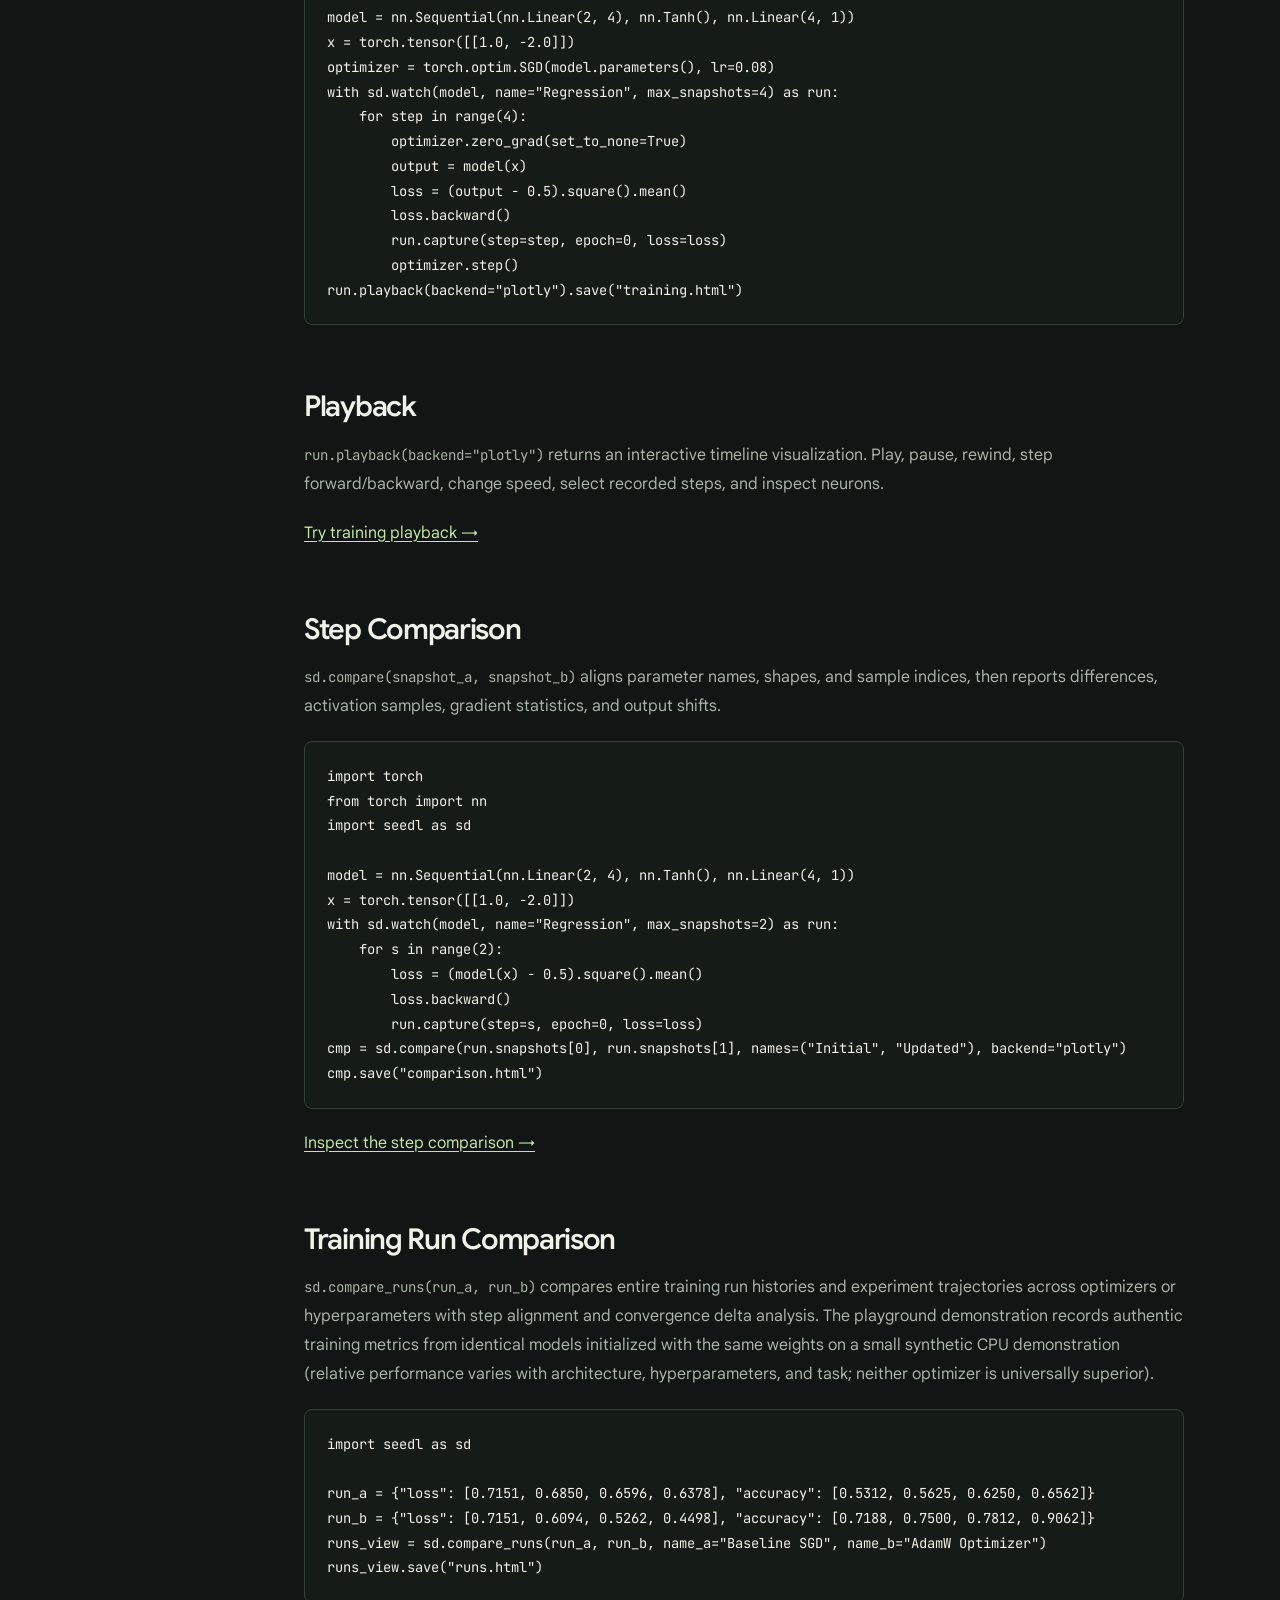
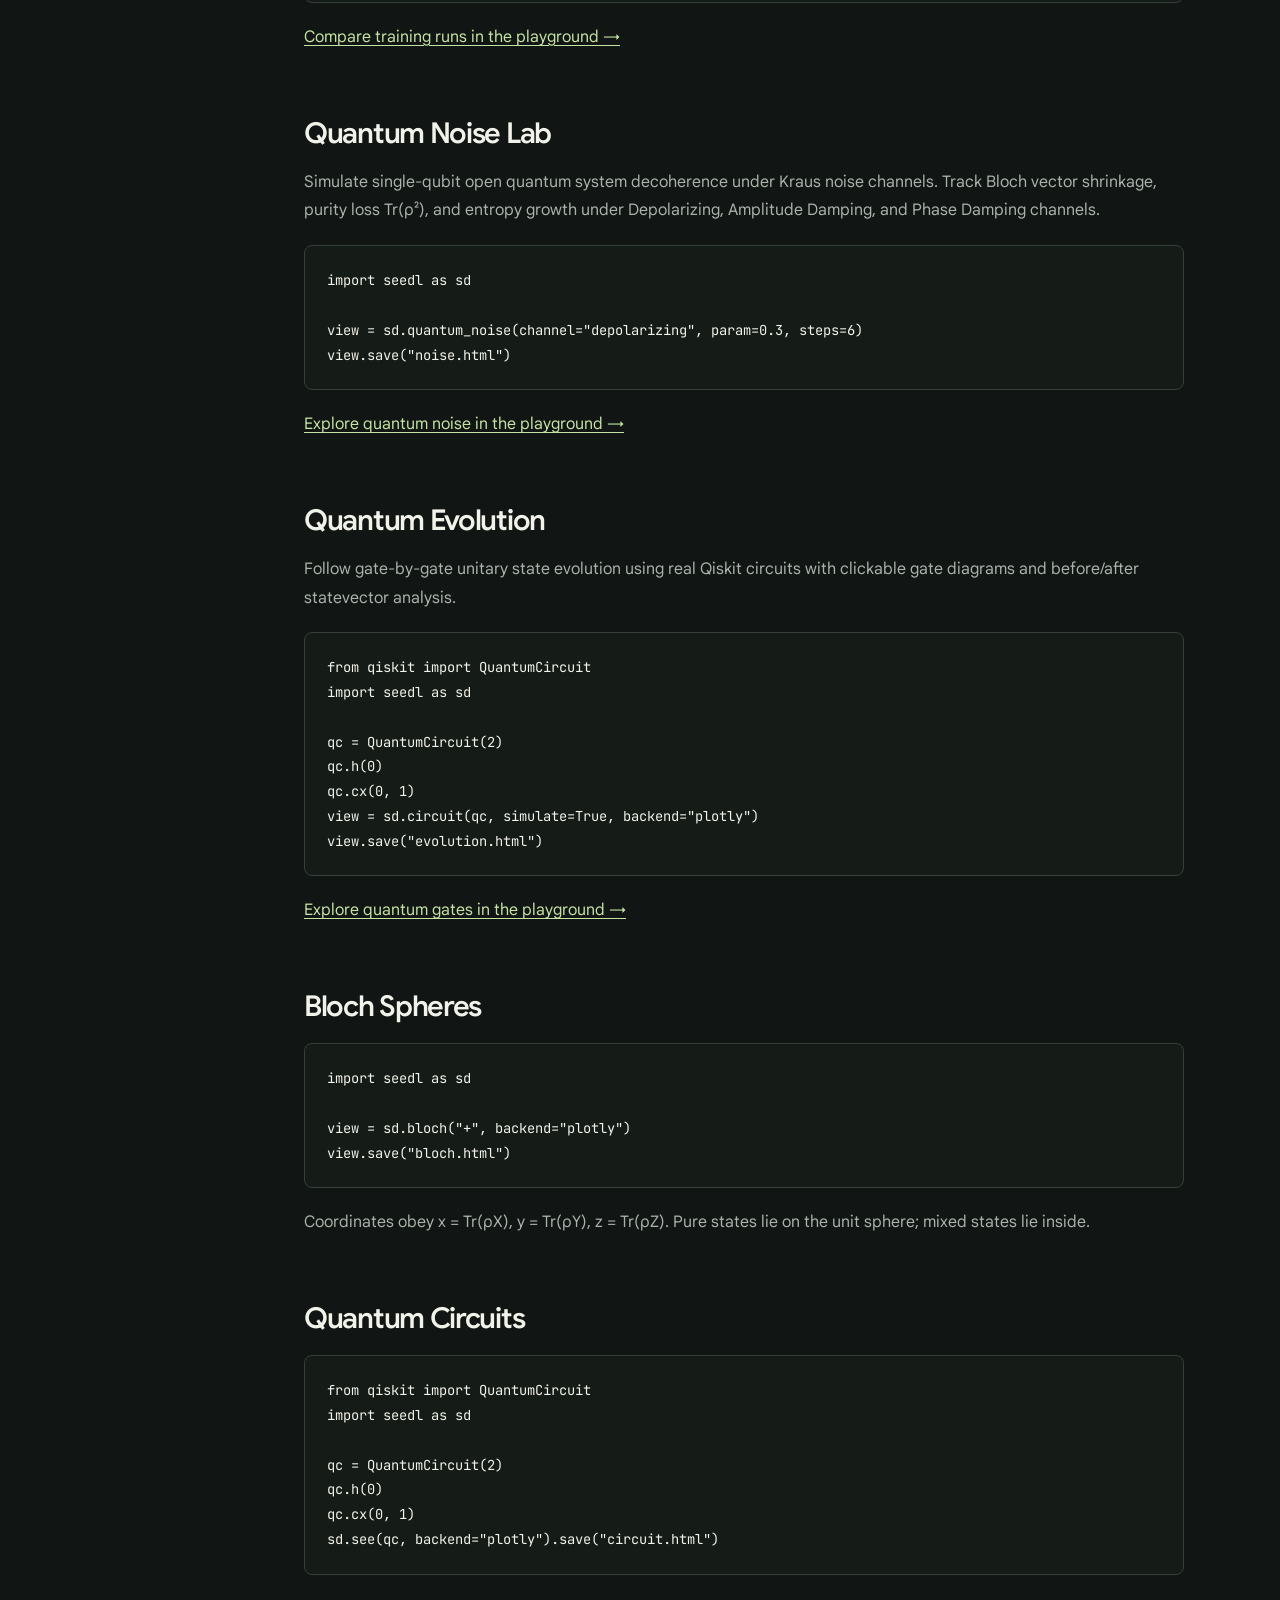
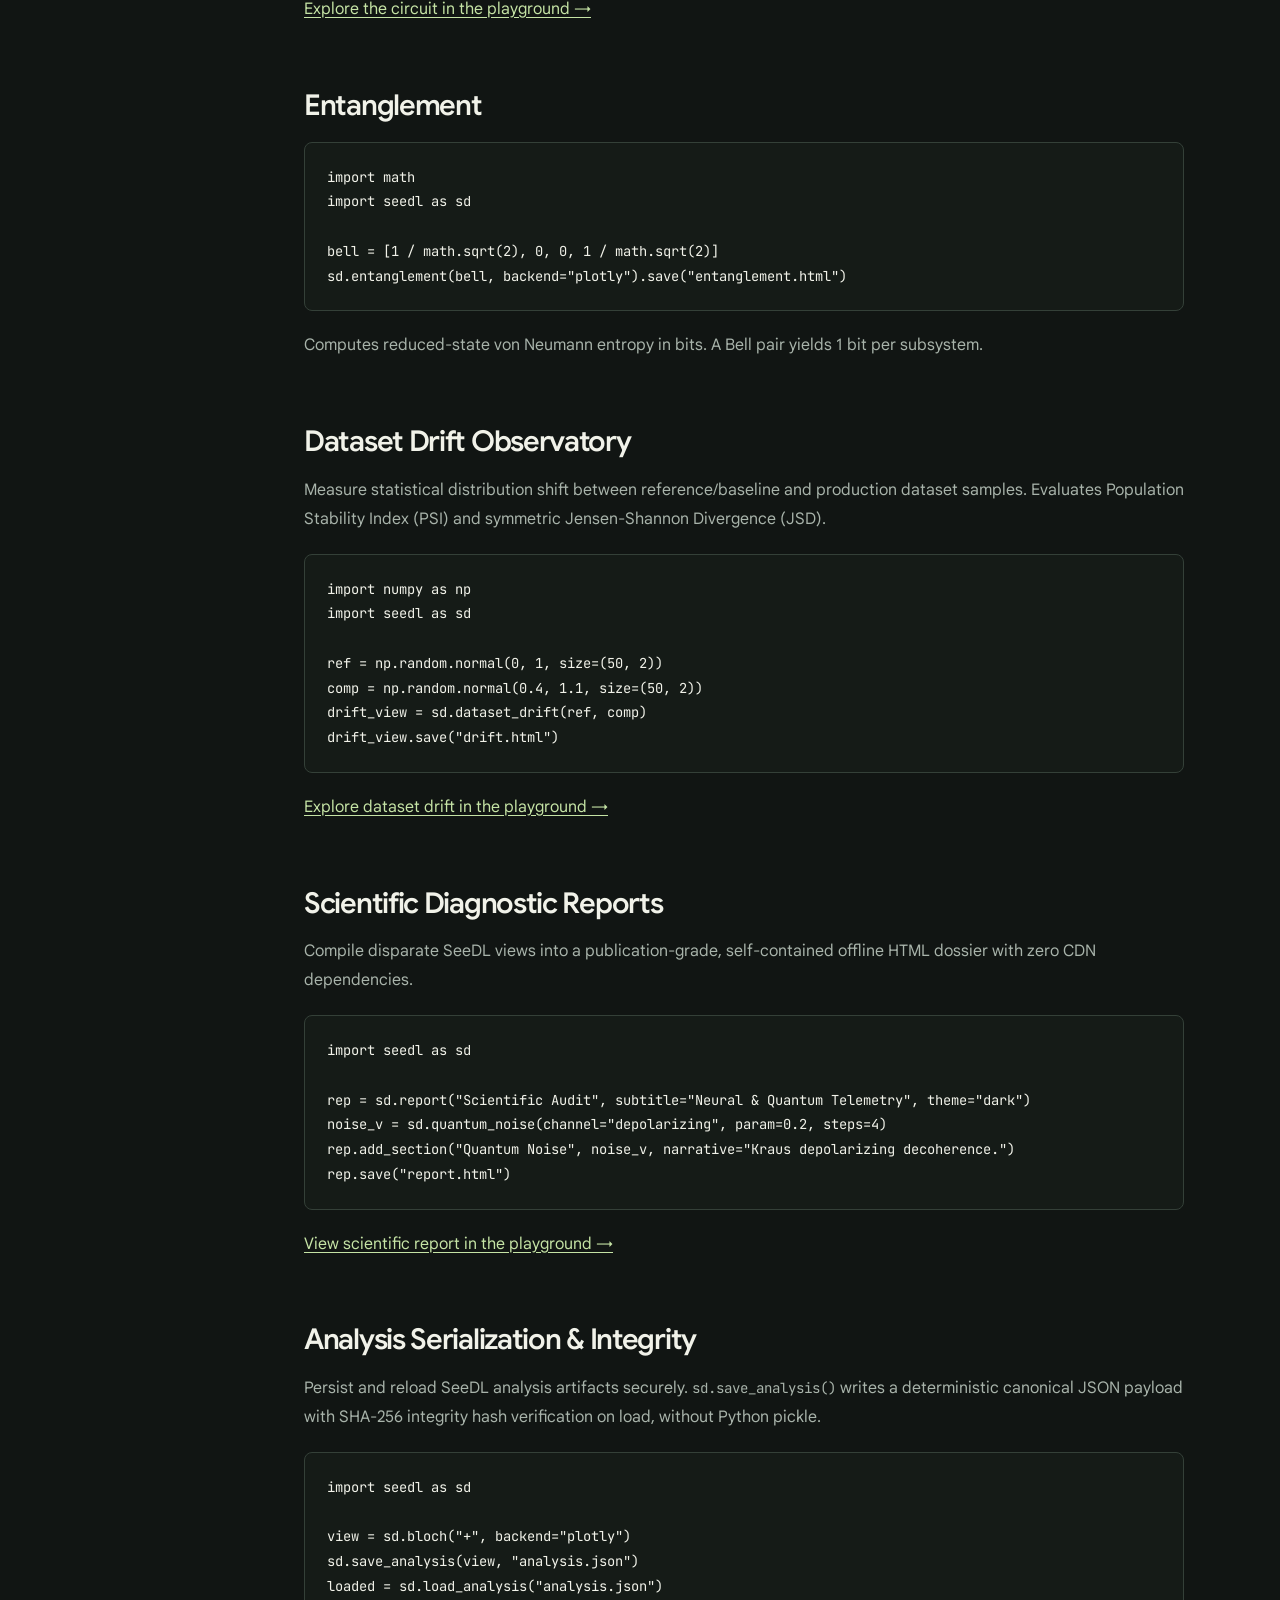
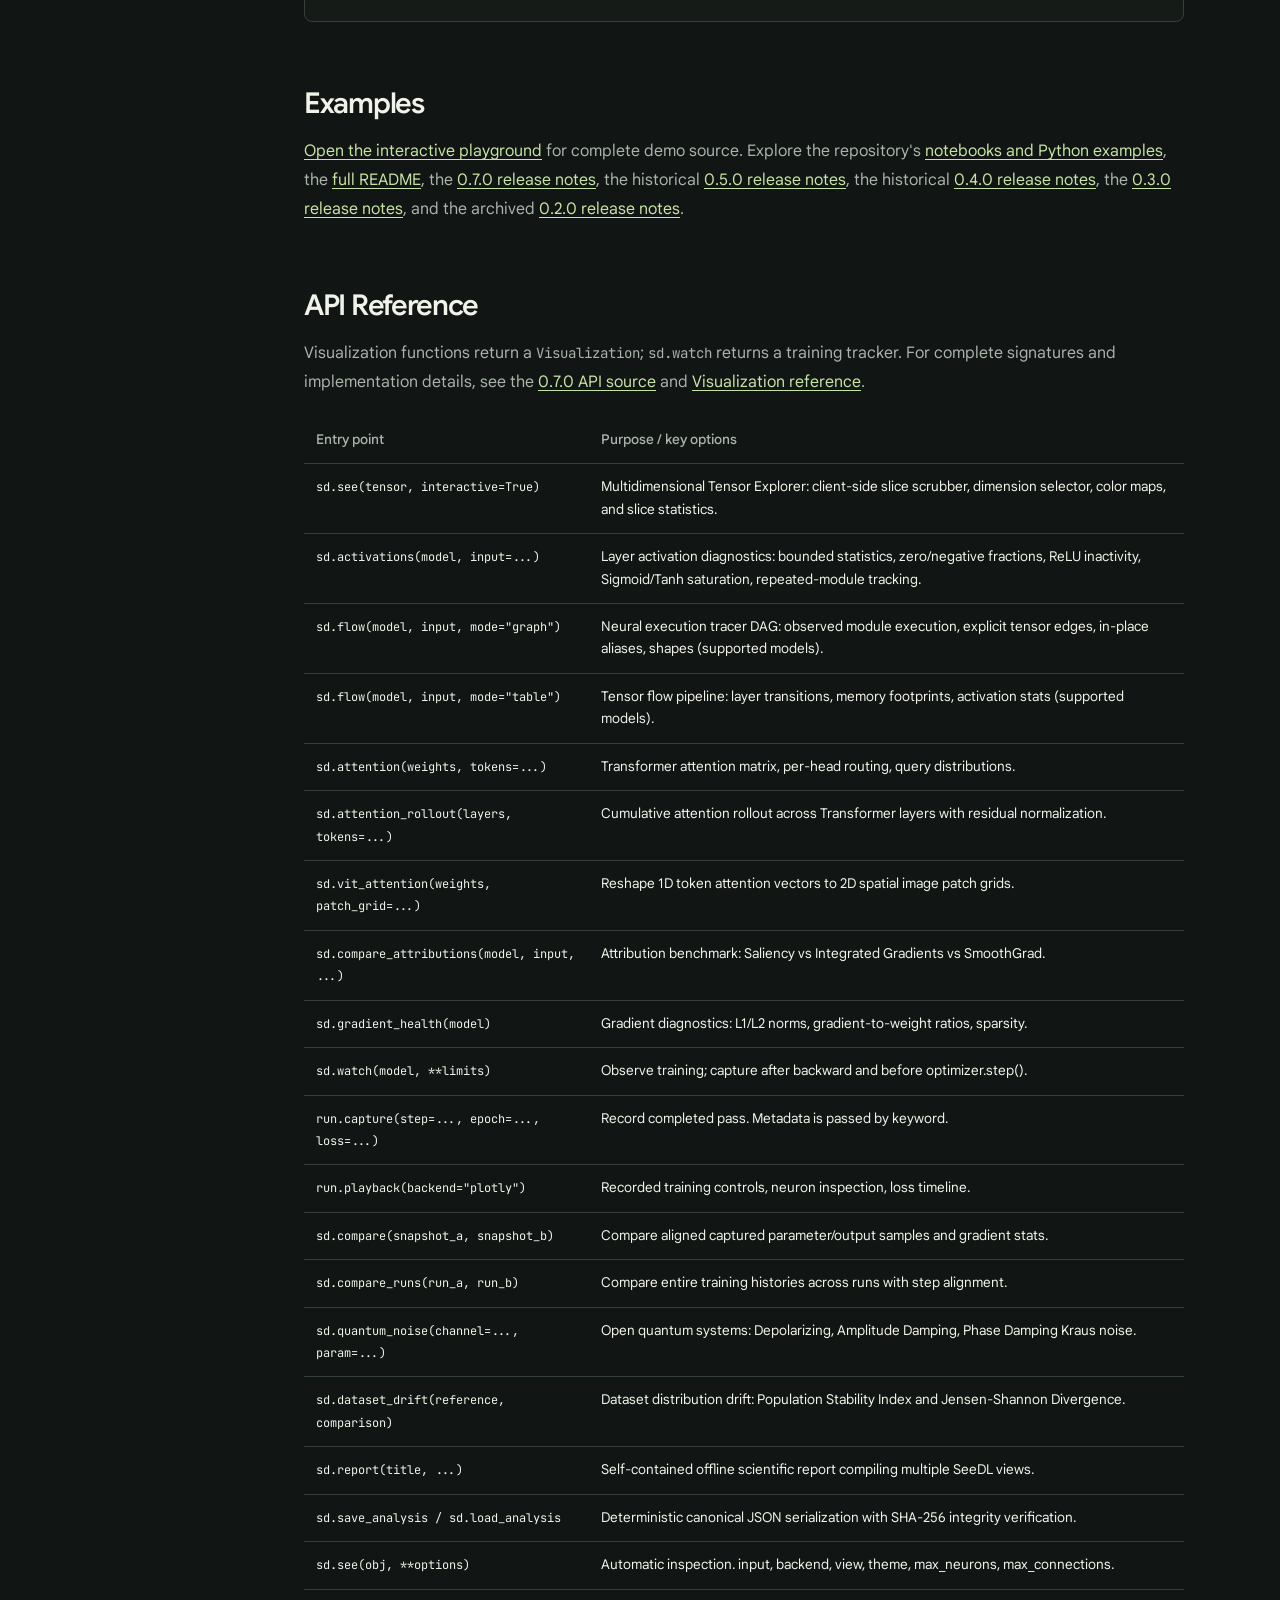
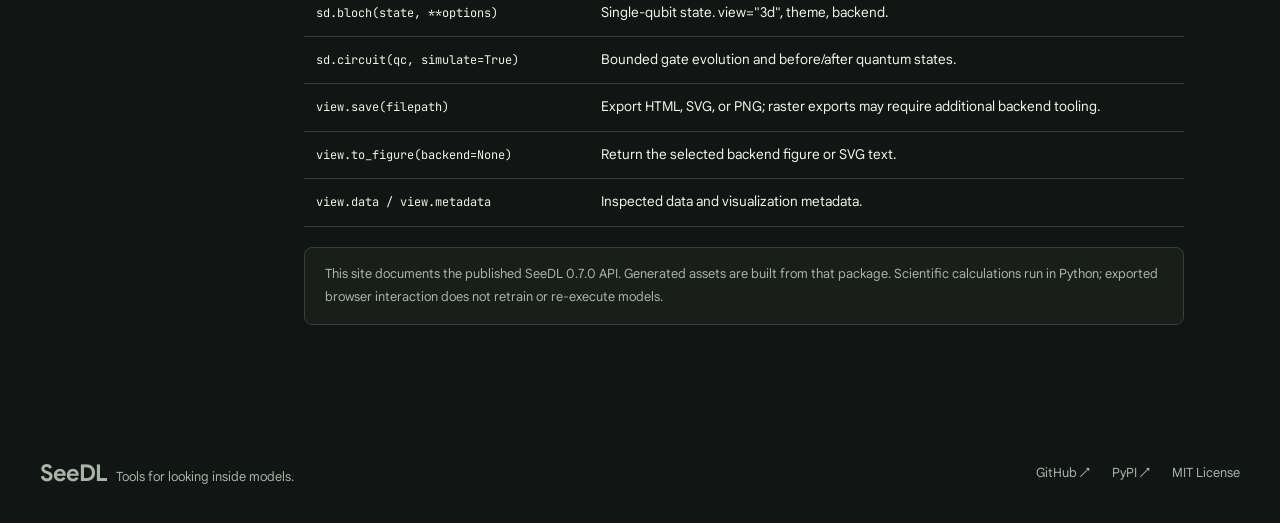
==== commit b3a729ff: "feat(release): SeeDL v0.7.0 - Scientific Visualization, Interactive ML Learning & Developer Experien" ====
--- a/website/docs/index.html
+++ b/website/docs/index.html
@@ -1,21 +1,37 @@
 <!doctype html>
 <html lang="en"><head><meta charset="utf-8"><meta name="viewport" content="width=device-width, initial-scale=1">
-<title>Documentation · SeeDL 0.6.0</title><meta name="description" content="SeeDL 0.6.0 Neural Observatory &amp; Tensor Explorer documentation: interactive visualization for deep learning and quantum computing. Explore multidimensional tensors, activation diagnostics, execution DAGs, tensor flow, attention rollout, attribution benchmarks, gradient health, and Kraus quantum noise.">
+<title>Documentation · SeeDL 0.7.0</title><meta name="description" content="SeeDL 0.7.0 Neural Observatory &amp; Tensor Explorer documentation: interactive visualization for deep learning and quantum computing. Explore multidimensional tensors, activation diagnostics, execution DAGs, tensor flow, attention rollout, attribution benchmarks, gradient health, and Kraus quantum noise.">
 <meta name="theme-color" content="#090e17"><link rel="icon" href="../assets/favicon.svg" type="image/svg+xml">
 <link rel="stylesheet" href="../assets/style.css"><script src="../assets/site.js" defer></script></head>
 <body><a class="skip" href="#main">Skip to content</a><header class="header"><nav class="nav wrap" aria-label="Main navigation">
-<a class="brand" href="../index.html" aria-label="SeeDL home"><span class="brand-mark" aria-hidden="true">⌘</span>SeeDL <span class="version">0.6.0</span></a>
+<a class="brand" href="../index.html" aria-label="SeeDL home"><span class="brand-mark" aria-hidden="true">⌘</span>SeeDL <span class="version">0.7.0</span></a>
 <button class="menu-button" data-menu aria-label="Toggle navigation" aria-controls="main-links" aria-expanded="false">☰</button>
 <div class="navlinks" id="main-links"><a href="../index.html">Overview</a><a href="../playground.html">Playground</a><a href="../docs/index.html" aria-current="page">Documentation</a><a href="https://github.com/iamaritrasaha/seedl">GitHub ↗</a></div>
 <button class="theme-button" data-theme-toggle aria-label="Use light theme">☀</button></nav></header>
-<main id="main" class="wrap doc-layout"><aside class="docnav" aria-label="Documentation sections"><strong>SeeDL 0.6.0</strong><a href="#getting-started">Getting Started</a><a href="#installation">Installation</a><a href="#quickstart">Quickstart</a><strong>Neural Observatory</strong><a href="#execution-tracing">Execution Tracing</a><a href="#tensor-flow">Tensor Flow Explorer</a><a href="#interactive-3d">Interactive 3D Networks</a><strong>Transformers</strong><a href="#transformer-attention">Transformer Attention</a><a href="#head-comparison">Head Comparison</a><a href="#vit-attention">ViT Patch Attention</a><a href="#attention-rollout">Attention Rollout</a><strong>Explainable AI</strong><a href="#attribution-benchmark">Attribution Benchmark</a><a href="#cnn-features">CNN Feature Maps</a><strong>Training &amp; Diagnostics</strong><a href="#gradient-health">Gradient Health</a><a href="#training-recording">Training Recording</a><a href="#training-playback">Playback</a><a href="#training-comparison">Step Comparison</a><a href="#runs-comparison">Run Comparison</a><strong>Quantum Intelligence</strong><a href="#quantum-noise">Quantum Noise Lab</a><a href="#quantum-evolution">Quantum Evolution</a><a href="#bloch-spheres">Bloch Spheres</a><a href="#quantum-circuits">Quantum Circuits</a><a href="#entanglement">Entanglement</a><strong>Data &amp; Reports</strong><a href="#dataset-drift">Dataset Drift</a><a href="#scientific-reports">Scientific Reports</a><a href="#analysis-integrity">Analysis Integrity</a><strong>Reference</strong><a href="#examples">Examples</a><a href="#api">API Reference</a></aside><article class="docs"><div class="eyebrow">Documentation / Version 0.6.0</div><h1>See what you're building.</h1><p>From your first visualization to neural execution tracer DAGs, tensor flow pipelines, Transformer attention rollout, attribution benchmarks, gradient telemetry, and open quantum systems. These examples use the published SeeDL 0.6.0 API.</p>
+<main id="main" class="wrap doc-layout"><aside class="docnav" aria-label="Documentation sections"><strong>SeeDL 0.7.0</strong><a href="#getting-started">Getting Started</a><a href="#installation">Installation</a><a href="#quickstart">Quickstart</a><strong>Classical ML</strong><a href="#classical-ml">Estimator Evaluation</a><a href="#interactive-ml">Interactive Learning</a><strong>Neural Observatory</strong><a href="#execution-tracing">Execution Tracing</a><a href="#tensor-flow">Tensor Flow Explorer</a><a href="#interactive-3d">Interactive 3D Networks</a><strong>Transformers</strong><a href="#transformer-attention">Transformer Attention</a><a href="#head-comparison">Head Comparison</a><a href="#vit-attention">ViT Patch Attention</a><a href="#attention-rollout">Attention Rollout</a><strong>Explainable AI</strong><a href="#attribution-benchmark">Attribution Benchmark</a><a href="#cnn-features">CNN Feature Maps</a><strong>Training &amp; Diagnostics</strong><a href="#gradient-health">Gradient Health</a><a href="#training-recording">Training Recording</a><a href="#training-playback">Playback</a><a href="#training-comparison">Step Comparison</a><a href="#runs-comparison">Run Comparison</a><strong>Quantum Intelligence</strong><a href="#quantum-noise">Quantum Noise Lab</a><a href="#quantum-evolution">Quantum Evolution</a><a href="#bloch-spheres">Bloch Spheres</a><a href="#quantum-circuits">Quantum Circuits</a><a href="#entanglement">Entanglement</a><strong>Data &amp; Reports</strong><a href="#dataset-drift">Dataset Drift</a><a href="#scientific-reports">Scientific Reports</a><a href="#analysis-integrity">Analysis Integrity</a><strong>Reference</strong><a href="#examples">Examples</a><a href="#api">API Reference</a></aside><article class="docs"><div class="eyebrow">Documentation / Version 0.7.0</div><h1>See what you're building.</h1><p>From your first visualization to neural execution tracer DAGs, tensor flow pipelines, Transformer attention rollout, attribution benchmarks, gradient telemetry, and open quantum systems. These examples use the published SeeDL 0.7.0 API.</p>
 <h2 id="getting-started">Getting Started</h2><p>SeeDL turns supported Python objects into inspectable scientific visualizations. The core has no required third-party dependencies and includes an SVG renderer and self-contained offline HTML exporters. Plotly adds interactive 3D and comparison charts; PyTorch and Qiskit provide their respective integrations. Python 3.10 or newer is required.</p>
-<h2 id="installation">Installation</h2><div class="install-grid"><div class="install"><div class="install-top"><span>Core · no required dependencies</span><button class="copy" data-copy="pip install seedl==0.6.0" aria-label="Copy Core · no required dependencies installation command">Copy</button></div><code>pip install seedl==0.6.0</code></div><div class="install"><div class="install-top"><span>Vision, Tracing &amp; 3D · PyTorch + Plotly</span><button class="copy" data-copy="pip install &quot;seedl[torch,plotly]==0.6.0&quot;" aria-label="Copy Vision, Tracing &amp; 3D installation command">Copy</button></div><code>pip install &quot;seedl[torch,plotly]==0.6.0&quot;</code></div><div class="install"><div class="install-top"><span>Quantum · Qiskit + Plotly</span><button class="copy" data-copy="pip install &quot;seedl[quantum,plotly]==0.6.0&quot;" aria-label="Copy Quantum · Qiskit + Plotly installation command">Copy</button></div><code>pip install &quot;seedl[quantum,plotly]==0.6.0&quot;</code></div><div class="install"><div class="install-top"><span>All integrations</span><button class="copy" data-copy="pip install &quot;seedl[all]==0.6.0&quot;" aria-label="Copy All integrations installation command">Copy</button></div><code>pip install &quot;seedl[all]==0.6.0&quot;</code></div></div>
+<h2 id="installation">Installation</h2><div class="install-grid"><div class="install"><div class="install-top"><span>Core · no required dependencies</span><button class="copy" data-copy="pip install seedl==0.7.0" aria-label="Copy Core · no required dependencies installation command">Copy</button></div><code>pip install seedl==0.7.0</code></div><div class="install"><div class="install-top"><span>Classical ML · Scikit-Learn</span><button class="copy" data-copy="pip install &quot;seedl[sklearn]==0.7.0&quot;" aria-label="Copy Classical ML installation command">Copy</button></div><code>pip install &quot;seedl[sklearn]==0.7.0&quot;</code></div><div class="install"><div class="install-top"><span>Deep Learning · PyTorch + Plotly</span><button class="copy" data-copy="pip install &quot;seedl[torch,plotly]==0.7.0&quot;" aria-label="Copy Deep Learning installation command">Copy</button></div><code>pip install &quot;seedl[torch,plotly]==0.7.0&quot;</code></div><div class="install"><div class="install-top"><span>All integrations</span><button class="copy" data-copy="pip install &quot;seedl[all]==0.7.0&quot;" aria-label="Copy All integrations installation command">Copy</button></div><code>pip install &quot;seedl[all]==0.7.0&quot;</code></div></div>
 <h2 id="quickstart">Quickstart</h2><p>Start with a numeric sequence. This example works with the core installation alone.</p><pre><code>import seedl as sd
 
 view = sd.see([1, 4, 2, 8], backend=&quot;svg&quot;)
 view.save(&quot;first.svg&quot;)
 view.save(&quot;first.html&quot;)</code></pre><p>In a notebook, put <code>view</code> last in a cell to display it. In a Python script, use <code>view.show()</code>. <code>view.figure</code> returns the backend figure (or SVG text), and <code>view.data</code> contains the inspected data.</p>
+
+<h2 id="classical-ml">Classical Machine Learning</h2><p>Evaluate and interpret fitted scikit-learn models. <code>sd.evaluate(model, X, y, split="test")</code> produces a comprehensive diagnostic dossier including confusion matrices, ROC curves, Precision-Recall curves, and per-class performance metrics without ever calling <code>.fit()</code> or modifying model state.</p><pre><code>from sklearn.datasets import load_iris
+from sklearn.linear_model import LogisticRegression
+from sklearn.model_selection import train_test_split
+import seedl as sd
+
+X, y = load_iris(return_X_y=True)
+X_tr, X_te, y_tr, y_te = train_test_split(X, y, test_size=0.25, random_state=42)
+model = LogisticRegression(max_iter=500).fit(X_tr, y_tr)
+eval_view = sd.evaluate(model, X_te, y_te, split=&quot;test&quot;)
+eval_view.save(&quot;eval.html&quot;)</code></pre><p><a href="../playground.html#sklearn-evaluation">Explore scikit-learn evaluation in the playground →</a></p>
+
+<h2 id="interactive-ml">Interactive ML Learning</h2><p>Learn core machine learning and deep learning concepts through 15 mathematically verified offline simulations. <code>sd.learn(concept, **kwargs)</code> generates interactive visual lessons with parameter controls and analytical closed-form solutions.</p><pre><code>import seedl as sd
+
+lr_view = sd.learn(&quot;linear_regression&quot;, slope=2.2, intercept=1.0)
+lr_view.save(&quot;linear_regression.html&quot;)</code></pre><p><a href="../playground.html#linear-regression">Explore interactive learning simulations in the playground →</a></p>
 
 <h2 id="execution-tracing">Neural Execution Tracing</h2><p>Inspect the forward pass execution topology of supported PyTorch models. <code>sd.flow(model, input, mode="graph")</code> records observed module execution and generates an interactive DAG depicting operation nodes, tensor shapes, execution order, parameter counts, and explicit tensor dependencies (including residual skip branches and in-place aliases). Tensor dependencies are inferred from recorded module inputs and outputs rather than static AST parsing; models with complex dynamic control flow, custom forward methods, or functional operations outside standard modules may exhibit tracing limitations. In addition, model forward execution invokes standard Python code and does not sandbox arbitrary Python side effects.</p><pre><code>import torch
 from torch import nn
@@ -207,7 +223,7 @@
 sd.save_analysis(view, &quot;analysis.json&quot;)
 loaded = sd.load_analysis(&quot;analysis.json&quot;)</code></pre>
 
-<h2 id="examples">Examples</h2><p><a href="../playground.html">Open the interactive playground</a> for complete demo source. Explore the repository's <a href="https://github.com/iamaritrasaha/seedl/tree/main/examples">notebooks and Python examples</a>, the <a href="https://github.com/iamaritrasaha/seedl/blob/main/README.md">full README</a>, the <a href="https://github.com/iamaritrasaha/seedl/releases/tag/v0.6.0">0.6.0 release notes</a>, the historical <a href="https://github.com/iamaritrasaha/seedl/releases/tag/v0.5.0">0.5.0 release notes</a>, the historical <a href="https://github.com/iamaritrasaha/seedl/releases/tag/v0.4.0">0.4.0 release notes</a>, the <a href="https://github.com/iamaritrasaha/seedl/releases/tag/v0.3.0">0.3.0 release notes</a>, and the archived <a href="https://github.com/iamaritrasaha/seedl/blob/main/docs/RELEASE_NOTES_0.2.0.md">0.2.0 release notes</a>.</p>
-
-<h2 id="api">API Reference</h2><p>Visualization functions return a <code>Visualization</code>; <code>sd.watch</code> returns a training tracker. For complete signatures and implementation details, see the <a href="https://github.com/iamaritrasaha/seedl/blob/v0.6.0/src/seedl/api.py">0.6.0 API source</a> and <a href="https://github.com/iamaritrasaha/seedl/blob/v0.6.0/src/seedl/view.py">Visualization reference</a>.</p><table><thead><tr><th>Entry point</th><th>Purpose / key options</th></tr></thead><tbody><tr><td><code>sd.see(tensor, interactive=True)</code></td><td>Multidimensional Tensor Explorer: client-side slice scrubber, dimension selector, color maps, and slice statistics.</td></tr><tr><td><code>sd.activations(model, input=...)</code></td><td>Layer activation diagnostics: bounded statistics, zero/negative fractions, ReLU inactivity, Sigmoid/Tanh saturation, repeated-module tracking.</td></tr><tr><td><code>sd.flow(model, input, mode="graph")</code></td><td>Neural execution tracer DAG: observed module execution, explicit tensor edges, in-place aliases, shapes (supported models).</td></tr><tr><td><code>sd.flow(model, input, mode="table")</code></td><td>Tensor flow pipeline: layer transitions, memory footprints, activation stats (supported models).</td></tr><tr><td><code>sd.attention(weights, tokens=...)</code></td><td>Transformer attention matrix, per-head routing, query distributions.</td></tr><tr><td><code>sd.attention_rollout(layers, tokens=...)</code></td><td>Cumulative attention rollout across Transformer layers with residual normalization.</td></tr><tr><td><code>sd.vit_attention(weights, patch_grid=...)</code></td><td>Reshape 1D token attention vectors to 2D spatial image patch grids.</td></tr><tr><td><code>sd.compare_attributions(model, input, ...)</code></td><td>Attribution benchmark: Saliency vs Integrated Gradients vs SmoothGrad.</td></tr><tr><td><code>sd.gradient_health(model)</code></td><td>Gradient diagnostics: L1/L2 norms, gradient-to-weight ratios, sparsity.</td></tr><tr><td><code>sd.watch(model, **limits)</code></td><td>Observe training; capture after backward and before optimizer.step().</td></tr><tr><td><code>run.capture(step=..., epoch=..., loss=...)</code></td><td>Record completed pass. Metadata is passed by keyword.</td></tr><tr><td><code>run.playback(backend="plotly")</code></td><td>Recorded training controls, neuron inspection, loss timeline.</td></tr><tr><td><code>sd.compare(snapshot_a, snapshot_b)</code></td><td>Compare aligned captured parameter/output samples and gradient stats.</td></tr><tr><td><code>sd.compare_runs(run_a, run_b)</code></td><td>Compare entire training histories across runs with step alignment.</td></tr><tr><td><code>sd.quantum_noise(channel=..., param=...)</code></td><td>Open quantum systems: Depolarizing, Amplitude Damping, Phase Damping Kraus noise.</td></tr><tr><td><code>sd.dataset_drift(reference, comparison)</code></td><td>Dataset distribution drift: Population Stability Index and Jensen-Shannon Divergence.</td></tr><tr><td><code>sd.report(title, ...)</code></td><td>Self-contained offline scientific report compiling multiple SeeDL views.</td></tr><tr><td><code>sd.save_analysis / sd.load_analysis</code></td><td>Deterministic canonical JSON serialization with SHA-256 integrity verification.</td></tr><tr><td><code>sd.see(obj, **options)</code></td><td>Automatic inspection. input, backend, view, theme, max_neurons, max_connections.</td></tr><tr><td><code>sd.bloch(state, **options)</code></td><td>Single-qubit state. view="3d", theme, backend.</td></tr><tr><td><code>sd.circuit(qc, simulate=True)</code></td><td>Bounded gate evolution and before/after quantum states.</td></tr><tr><td><code>view.save(filepath)</code></td><td>Export HTML, SVG, or PNG; raster exports may require additional backend tooling.</td></tr><tr><td><code>view.to_figure(backend=None)</code></td><td>Return the selected backend figure or SVG text.</td></tr><tr><td><code>view.data / view.metadata</code></td><td>Inspected data and visualization metadata.</td></tr></tbody></table><p class="notice">This site documents the published SeeDL 0.6.0 API. Generated assets are built from that package. Scientific calculations run in Python; exported browser interaction does not retrain or re-execute models.</p></article></main>
-<footer class="footer wrap"><span><a class="brand" href="../index.html">SeeDL</a> &nbsp; Tools for looking inside models.</span><div><a href="https://github.com/iamaritrasaha/seedl">GitHub ↗</a><a href="https://pypi.org/project/seedl/0.6.0/">PyPI ↗</a><a href="https://github.com/iamaritrasaha/seedl/blob/main/LICENSE">MIT License</a></div></footer></body></html>+<h2 id="examples">Examples</h2><p><a href="../playground.html">Open the interactive playground</a> for complete demo source. Explore the repository's <a href="https://github.com/iamaritrasaha/seedl/tree/main/examples">notebooks and Python examples</a>, the <a href="https://github.com/iamaritrasaha/seedl/blob/main/README.md">full README</a>, the <a href="https://github.com/iamaritrasaha/seedl/releases/tag/v0.7.0">0.7.0 release notes</a>, the historical <a href="https://github.com/iamaritrasaha/seedl/releases/tag/v0.5.0">0.5.0 release notes</a>, the historical <a href="https://github.com/iamaritrasaha/seedl/releases/tag/v0.4.0">0.4.0 release notes</a>, the <a href="https://github.com/iamaritrasaha/seedl/releases/tag/v0.3.0">0.3.0 release notes</a>, and the archived <a href="https://github.com/iamaritrasaha/seedl/blob/main/docs/RELEASE_NOTES_0.2.0.md">0.2.0 release notes</a>.</p>
+
+<h2 id="api">API Reference</h2><p>Visualization functions return a <code>Visualization</code>; <code>sd.watch</code> returns a training tracker. For complete signatures and implementation details, see the <a href="https://github.com/iamaritrasaha/seedl/blob/v0.7.0/src/seedl/api.py">0.7.0 API source</a> and <a href="https://github.com/iamaritrasaha/seedl/blob/v0.7.0/src/seedl/view.py">Visualization reference</a>.</p><table><thead><tr><th>Entry point</th><th>Purpose / key options</th></tr></thead><tbody><tr><td><code>sd.see(tensor, interactive=True)</code></td><td>Multidimensional Tensor Explorer: client-side slice scrubber, dimension selector, color maps, and slice statistics.</td></tr><tr><td><code>sd.activations(model, input=...)</code></td><td>Layer activation diagnostics: bounded statistics, zero/negative fractions, ReLU inactivity, Sigmoid/Tanh saturation, repeated-module tracking.</td></tr><tr><td><code>sd.flow(model, input, mode="graph")</code></td><td>Neural execution tracer DAG: observed module execution, explicit tensor edges, in-place aliases, shapes (supported models).</td></tr><tr><td><code>sd.flow(model, input, mode="table")</code></td><td>Tensor flow pipeline: layer transitions, memory footprints, activation stats (supported models).</td></tr><tr><td><code>sd.attention(weights, tokens=...)</code></td><td>Transformer attention matrix, per-head routing, query distributions.</td></tr><tr><td><code>sd.attention_rollout(layers, tokens=...)</code></td><td>Cumulative attention rollout across Transformer layers with residual normalization.</td></tr><tr><td><code>sd.vit_attention(weights, patch_grid=...)</code></td><td>Reshape 1D token attention vectors to 2D spatial image patch grids.</td></tr><tr><td><code>sd.compare_attributions(model, input, ...)</code></td><td>Attribution benchmark: Saliency vs Integrated Gradients vs SmoothGrad.</td></tr><tr><td><code>sd.gradient_health(model)</code></td><td>Gradient diagnostics: L1/L2 norms, gradient-to-weight ratios, sparsity.</td></tr><tr><td><code>sd.watch(model, **limits)</code></td><td>Observe training; capture after backward and before optimizer.step().</td></tr><tr><td><code>run.capture(step=..., epoch=..., loss=...)</code></td><td>Record completed pass. Metadata is passed by keyword.</td></tr><tr><td><code>run.playback(backend="plotly")</code></td><td>Recorded training controls, neuron inspection, loss timeline.</td></tr><tr><td><code>sd.compare(snapshot_a, snapshot_b)</code></td><td>Compare aligned captured parameter/output samples and gradient stats.</td></tr><tr><td><code>sd.compare_runs(run_a, run_b)</code></td><td>Compare entire training histories across runs with step alignment.</td></tr><tr><td><code>sd.quantum_noise(channel=..., param=...)</code></td><td>Open quantum systems: Depolarizing, Amplitude Damping, Phase Damping Kraus noise.</td></tr><tr><td><code>sd.dataset_drift(reference, comparison)</code></td><td>Dataset distribution drift: Population Stability Index and Jensen-Shannon Divergence.</td></tr><tr><td><code>sd.report(title, ...)</code></td><td>Self-contained offline scientific report compiling multiple SeeDL views.</td></tr><tr><td><code>sd.save_analysis / sd.load_analysis</code></td><td>Deterministic canonical JSON serialization with SHA-256 integrity verification.</td></tr><tr><td><code>sd.see(obj, **options)</code></td><td>Automatic inspection. input, backend, view, theme, max_neurons, max_connections.</td></tr><tr><td><code>sd.bloch(state, **options)</code></td><td>Single-qubit state. view="3d", theme, backend.</td></tr><tr><td><code>sd.circuit(qc, simulate=True)</code></td><td>Bounded gate evolution and before/after quantum states.</td></tr><tr><td><code>view.save(filepath)</code></td><td>Export HTML, SVG, or PNG; raster exports may require additional backend tooling.</td></tr><tr><td><code>view.to_figure(backend=None)</code></td><td>Return the selected backend figure or SVG text.</td></tr><tr><td><code>view.data / view.metadata</code></td><td>Inspected data and visualization metadata.</td></tr></tbody></table><p class="notice">This site documents the published SeeDL 0.7.0 API. Generated assets are built from that package. Scientific calculations run in Python; exported browser interaction does not retrain or re-execute models.</p></article></main>
+<footer class="footer wrap"><span><a class="brand" href="../index.html">SeeDL</a> &nbsp; Tools for looking inside models.</span><div><a href="https://github.com/iamaritrasaha/seedl">GitHub ↗</a><a href="https://pypi.org/project/seedl/0.7.0/">PyPI ↗</a><a href="https://github.com/iamaritrasaha/seedl/blob/main/LICENSE">MIT License</a></div></footer></body></html>
--- a/website/assets/style.css
+++ b/website/assets/style.css
@@ -1,6 +1,7 @@
-:root{color-scheme:dark;--bg:#090e17;--panel:#101824;--panel2:#141f2e;--text:#edf3fa;--muted:#9dacc0;--line:#263244;--accent:#8aebd7;--violet:#b3a4f5;--code:#0b121d;--shadow:0 24px 70px #0003;font-family:Inter,ui-sans-serif,system-ui,-apple-system,BlinkMacSystemFont,"Segoe UI",sans-serif;font-synthesis:none}
+@import url("fonts.css");
+:root{color-scheme:dark;--bg:#090e17;--panel:#101824;--panel2:#141f2e;--text:#edf3fa;--muted:#9dacc0;--line:#263244;--accent:#8aebd7;--violet:#b3a4f5;--code:#0b121d;--shadow:0 24px 70px #0003;font-family:"Google Sans",sans-serif;font-synthesis:none}
 :root[data-theme=light]{color-scheme:light;--bg:#f5f7fa;--panel:#fff;--panel2:#edf2f7;--text:#142033;--muted:#526278;--line:#d5dde7;--accent:#076c5a;--violet:#6b45b1;--code:#edf2f7;--shadow:0 24px 70px #1631480b}
-*{box-sizing:border-box}html{scroll-behavior:smooth;scroll-padding-top:100px}body{margin:0;background:var(--bg);color:var(--text);line-height:1.65}a{color:inherit;text-decoration:none}button,select{font:inherit}button,a,select{-webkit-tap-highlight-color:transparent}button{cursor:pointer}a:hover{color:var(--accent)}:focus-visible{outline:3px solid var(--accent);outline-offset:5px}p{color:var(--muted);margin:0 0 1.25rem}h1,h2,h3{line-height:1.15;letter-spacing:-.04em;font-weight:600;margin:0 0 1.1rem}h1{font-size:clamp(3rem,6.5vw,6.25rem)}h2{font-size:clamp(2rem,4vw,3.25rem)}h3{font-size:1.35rem;letter-spacing:-.025em}code,pre,.mono{font-family:"SFMono-Regular",Consolas,"Liberation Mono",monospace}code{font-size:.88em}pre{margin:0;white-space:pre;overflow:auto;line-height:1.8;font-size:.86rem}pre code{font-size:inherit}.wrap{width:min(1200px,calc(100% - 64px));margin:auto}.skip{position:fixed;top:-100px;left:20px;z-index:20;padding:10px;background:var(--panel)}.skip:focus{top:10px}.header{position:sticky;top:0;z-index:10;border-bottom:1px solid var(--line);background:var(--bg)}.nav{height:78px;display:flex;align-items:center;gap:32px}.brand{display:inline-flex;align-items:center;gap:10px;font-weight:700;font-size:1.45rem;letter-spacing:-.06em}.brand-mark{color:var(--accent);font-size:1.8rem;line-height:1}.version{font:11px/1.5 ui-monospace,monospace;letter-spacing:0;border:1px solid var(--line);padding:2px 7px;border-radius:5px;color:var(--muted)}.navlinks{margin-left:auto;display:flex;align-items:center;gap:28px;font-size:.88rem;color:var(--muted)}.navlinks [aria-current=page]{color:var(--accent)}.theme-button,.menu-button{background:var(--panel);color:var(--text);border:1px solid var(--line);border-radius:8px;min-width:40px;min-height:40px}.menu-button{display:none}.eyebrow{display:flex;align-items:center;gap:10px;font:11px/1.5 ui-monospace,monospace;letter-spacing:.15em;text-transform:uppercase;color:var(--accent);margin-bottom:24px}.dot{width:6px;height:6px;border-radius:100%;background:var(--accent);box-shadow:0 0 12px #8aebd744}.hero{padding:85px 0 65px;display:grid;grid-template-columns:.95fr 1.2fr;gap:48px;align-items:center}.hero h1{margin-bottom:22px}.hero .tagline{font-size:clamp(1.6rem,2.9vw,2.45rem);line-height:1.28;letter-spacing:-.04em;color:var(--text);max-width:450px}.accent{color:var(--accent)}.hero .intro{max-width:400px;font-size:1.05rem}.actions{display:flex;gap:12px;flex-wrap:wrap;align-items:center;margin:28px 0}.button{display:inline-flex;align-items:center;justify-content:center;gap:12px;padding:12px 20px;border:1px solid var(--line);border-radius:7px;background:var(--panel);font-size:.88rem;font-weight:600;color:var(--text);transition:transform .2s,border-color .2s}.button:hover{transform:translateY(-2px);border-color:var(--accent)}.button.primary{background:var(--accent);border-color:var(--accent);color:var(--bg)}.textlink{font-size:.85rem;color:var(--muted);text-decoration:underline;text-underline-offset:4px}.hero-visual{min-width:0;position:relative}.window{border:1px solid var(--line);border-radius:12px;background:#101827;overflow:hidden;box-shadow:var(--shadow)}.windowbar{padding:13px 18px;display:flex;gap:6px;align-items:center;border-bottom:1px solid #263244;color:#a1aec0;font:11px/1.4 monospace}.windowbar i{height:6px;width:6px;border-radius:50%;background:#425166}.windowbar span{margin-left:12px}.window img{display:block;width:100%;height:auto}.windowfoot{display:flex;justify-content:space-between;padding:12px 18px;border-top:1px solid #263244;color:#a1aec0;font:10px/1.6 monospace}.image-link{display:block;position:relative}.image-link:after{content:'Open the interactive explorer ↗';position:absolute;bottom:24px;left:50%;transform:translateX(-50%);white-space:nowrap;background:#0c172de8;color:#a4f4e2;border:1px solid #456c6c;border-radius:30px;padding:9px 16px;font-size:11px}.trustbar{display:flex;gap:28px;justify-content:center;flex-wrap:wrap;border-top:1px solid var(--line);border-bottom:1px solid var(--line);padding:21px 0;font:11px/1.6 monospace;color:var(--muted)}.trustbar b{color:var(--text);font-weight:500}.section{padding:85px 0;border-bottom:1px solid var(--line)}.section-head{display:flex;justify-content:space-between;align-items:end;gap:32px;margin-bottom:32px}.section-head p{max-width:360px;margin:0}.section-number{color:var(--accent);font:11px/1.5 monospace;letter-spacing:.12em;margin-bottom:15px}.grid3{display:grid;grid-template-columns:repeat(3,1fr);gap:20px}.card{padding:28px;border:1px solid var(--line);border-radius:10px;background:var(--panel)}.card p{font-size:.92rem;margin-bottom:0}.card .icon{font:24px/1 monospace;color:var(--accent);margin-bottom:30px}.split{display:grid;grid-template-columns:1fr 1fr;gap:48px;align-items:start}.terminal{border:1px solid var(--line);border-radius:10px;background:var(--code);overflow:hidden}.terminal-title{font:11px/1.6 monospace;color:var(--muted);padding:13px 22px;border-bottom:1px solid var(--line)}.terminal pre{padding:24px}.comment{color:var(--muted)}.syntax{color:var(--accent)}.install-grid{display:grid;grid-template-columns:1fr 1fr;gap:14px}.install{padding:20px;background:var(--panel);border:1px solid var(--line);border-radius:8px;min-width:0}.install-top{display:flex;align-items:center;justify-content:space-between;font-size:.82rem;margin-bottom:14px}.copy{background:transparent;border:1px solid var(--line);border-radius:5px;color:var(--muted);font-size:11px;padding:5px 9px;min-height:32px}.install code{display:block;overflow:auto;white-space:nowrap}.quantum-card{background:var(--panel);border:1px solid var(--line);border-radius:12px;overflow:hidden}.quantum-card img{width:100%;height:310px;object-fit:contain;display:block;background:#0f172a}.quantum-body{padding:26px}.quantum-body p{font-size:.92rem}.badge{color:var(--accent);font:10px/1.5 monospace;letter-spacing:.1em;text-transform:uppercase}.footer{padding:30px 0;display:flex;align-items:center;justify-content:space-between;gap:25px;font-size:.8rem;color:var(--muted)}.footer div{display:flex;gap:22px}.page-title{padding:55px 0 30px}.page-title h1{font-size:clamp(2.6rem,5vw,4rem)}.page-title p{max-width:680px}.playground{padding-bottom:65px}.tabs{display:flex;gap:8px;margin-bottom:20px;flex-wrap:wrap}.tab{background:var(--panel);color:var(--muted);border:1px solid var(--line);padding:11px 20px;border-radius:7px;font-size:.9rem}.tab[aria-selected=true]{background:var(--panel2);color:var(--accent);border-color:var(--accent)}[hidden]{display:none!important}.demo-layout{display:grid;grid-template-columns:minmax(0,1fr) 265px;gap:20px}.demo-stage{border:1px solid var(--line);border-radius:10px;overflow:hidden;background:#0f172a;position:relative;min-width:0}.demo-stage iframe{display:block;width:100%;height:650px;border:0}.demo-caption{padding:14px 18px;border-top:1px solid var(--line);font-size:12px;color:#a1aec0}.inspector{padding:24px;border:1px solid var(--line);border-radius:10px;background:var(--panel);font-size:.85rem}.inspector h3{font-size:1rem;margin:20px 0 12px}.inspector h3:first-child{margin-top:0}.inspector p{margin-bottom:15px}.inspector code{display:block;white-space:normal;overflow-wrap:anywhere}.inspector select{max-width:100%;width:100%;border:1px solid var(--line);border-radius:6px;padding:9px;background:var(--panel2);color:var(--text);margin:10px 0 18px}.inspector .button{width:100%;margin-top:10px;padding:9px}.legend-key{display:block;margin:8px 0}.legend-key:before{content:'';display:inline-block;width:18px;height:2px;background:#00e5ff;vertical-align:middle;margin-right:9px}.legend-key.out:before{background:#fbbf24}.states{display:grid;grid-template-columns:repeat(3,1fr);gap:8px;margin:12px 0 24px}.state{border:1px solid var(--line);border-radius:6px;padding:10px 4px;background:var(--panel2);color:var(--text);min-height:44px}.state[aria-pressed=true]{border-color:var(--accent);color:var(--accent)}.notice{padding:15px 20px;background:var(--panel);border:1px solid var(--line);border-radius:8px;font-size:.8rem;margin-top:20px;color:var(--muted)}.demo-source{margin-top:25px}.demo-source summary{cursor:pointer;color:var(--muted);font-size:.85rem;padding:10px 0}.doc-layout{display:grid;grid-template-columns:220px minmax(0,1fr);gap:60px;padding:45px 0 80px;align-items:start}.docnav{position:sticky;top:105px;max-height:calc(100vh - 130px);overflow:auto;border-right:1px solid var(--line);font-size:.85rem}.docnav a{display:block;color:var(--muted);padding:6px 15px 6px 0}.docnav a:hover{color:var(--accent)}.docnav strong{display:block;font-size:.7rem;text-transform:uppercase;letter-spacing:.1em;margin:14px 0 8px;color:var(--text)}.docs{min-width:0;max-width:820px}.docs h1{font-size:3rem}.docs h2{font-size:1.8rem;margin-top:55px}.docs h3{font-size:1.1rem;margin-top:25px}.docs pre{background:var(--code);border:1px solid var(--line);border-radius:8px;padding:22px;margin:20px 0}.docs p a{color:var(--accent);text-decoration:underline;text-underline-offset:3px}.docs table{width:100%;border-collapse:collapse;font-size:.85rem;display:block;overflow:auto}.docs th,.docs td{text-align:left;padding:12px;border-bottom:1px solid var(--line);vertical-align:top}.docs th{color:var(--muted);font-weight:500}.loading-note{position:absolute;top:10px;left:12px;color:#a1aec0;font-size:11px;pointer-events:none}.fail-note{padding:16px;color:#fff;background:#6d2833}.mini{font-size:.75rem;color:var(--muted)}
+*{box-sizing:border-box}html{scroll-behavior:smooth;scroll-padding-top:100px}body{margin:0;background:var(--bg);color:var(--text);line-height:1.65}a{color:inherit;text-decoration:none}button,select{font:inherit}button,a,select{-webkit-tap-highlight-color:transparent}button{cursor:pointer}a:hover{color:var(--accent)}:focus-visible{outline:3px solid var(--accent);outline-offset:5px}p{color:var(--muted);margin:0 0 1.25rem}h1,h2,h3{line-height:1.15;letter-spacing:-.04em;font-weight:600;margin:0 0 1.1rem}h1{font-size:clamp(3rem,6.5vw,6.25rem)}h2{font-size:clamp(2rem,4vw,3.25rem)}h3{font-size:1.35rem;letter-spacing:-.025em}code,pre,.mono{font-family:"JetBrains Mono",monospace}code{font-size:.88em}pre{margin:0;white-space:pre;overflow:auto;line-height:1.8;font-size:.86rem}pre code{font-size:inherit}.wrap{width:min(1200px,calc(100% - 64px));margin:auto}.skip{position:fixed;top:-100px;left:20px;z-index:20;padding:10px;background:var(--panel)}.skip:focus{top:10px}.header{position:sticky;top:0;z-index:10;border-bottom:1px solid var(--line);background:var(--bg)}.nav{height:78px;display:flex;align-items:center;gap:32px}.brand{display:inline-flex;align-items:center;gap:10px;font-weight:700;font-size:1.45rem;letter-spacing:-.06em}.brand-mark{color:var(--accent);font-size:1.8rem;line-height:1}.version{font:11px/1.5 "JetBrains Mono",monospace;letter-spacing:0;border:1px solid var(--line);padding:2px 7px;border-radius:5px;color:var(--muted)}.navlinks{margin-left:auto;display:flex;align-items:center;gap:28px;font-size:.88rem;color:var(--muted)}.navlinks [aria-current=page]{color:var(--accent)}.theme-button,.menu-button{background:var(--panel);color:var(--text);border:1px solid var(--line);border-radius:8px;min-width:40px;min-height:40px}.menu-button{display:none}.eyebrow{display:flex;align-items:center;gap:10px;font:11px/1.5 "JetBrains Mono",monospace;letter-spacing:.15em;text-transform:uppercase;color:var(--accent);margin-bottom:24px}.dot{width:6px;height:6px;border-radius:100%;background:var(--accent);box-shadow:0 0 12px #8aebd744}.hero{padding:85px 0 65px;display:grid;grid-template-columns:.95fr 1.2fr;gap:48px;align-items:center}.hero h1{margin-bottom:22px}.hero .tagline{font-size:clamp(1.6rem,2.9vw,2.45rem);line-height:1.28;letter-spacing:-.04em;color:var(--text);max-width:450px}.accent{color:var(--accent)}.hero .intro{max-width:400px;font-size:1.05rem}.actions{display:flex;gap:12px;flex-wrap:wrap;align-items:center;margin:28px 0}.button{display:inline-flex;align-items:center;justify-content:center;gap:12px;padding:12px 20px;border:1px solid var(--line);border-radius:7px;background:var(--panel);font-size:.88rem;font-weight:600;color:var(--text);transition:transform .2s,border-color .2s}.button:hover{transform:translateY(-2px);border-color:var(--accent)}.button.primary{background:var(--accent);border-color:var(--accent);color:var(--bg)}.textlink{font-size:.85rem;color:var(--muted);text-decoration:underline;text-underline-offset:4px}.hero-visual{min-width:0;position:relative}.window{border:1px solid var(--line);border-radius:12px;background:#101827;overflow:hidden;box-shadow:var(--shadow)}.windowbar{padding:13px 18px;display:flex;gap:6px;align-items:center;border-bottom:1px solid #263244;color:#a1aec0;font:11px/1.4 "JetBrains Mono",monospace}.windowbar i{height:6px;width:6px;border-radius:50%;background:#425166}.windowbar span{margin-left:12px}.window img{display:block;width:100%;height:auto}.windowfoot{display:flex;justify-content:space-between;padding:12px 18px;border-top:1px solid #263244;color:#a1aec0;font:10px/1.6 "JetBrains Mono",monospace}.image-link{display:block;position:relative}.image-link:after{content:'Open the interactive explorer ↗';position:absolute;bottom:24px;left:50%;transform:translateX(-50%);white-space:nowrap;background:#0c172de8;color:#a4f4e2;border:1px solid #456c6c;border-radius:30px;padding:9px 16px;font-size:11px}.trustbar{display:flex;gap:28px;justify-content:center;flex-wrap:wrap;border-top:1px solid var(--line);border-bottom:1px solid var(--line);padding:21px 0;font:11px/1.6 "JetBrains Mono",monospace;color:var(--muted)}.trustbar b{color:var(--text);font-weight:500}.section{padding:85px 0;border-bottom:1px solid var(--line)}.section-head{display:flex;justify-content:space-between;align-items:end;gap:32px;margin-bottom:32px}.section-head p{max-width:360px;margin:0}.section-number{color:var(--accent);font:11px/1.5 "JetBrains Mono",monospace;letter-spacing:.12em;margin-bottom:15px}.grid3{display:grid;grid-template-columns:repeat(3,1fr);gap:20px}.card{padding:28px;border:1px solid var(--line);border-radius:10px;background:var(--panel)}.card p{font-size:.92rem;margin-bottom:0}.card .icon{font:24px/1 "JetBrains Mono",monospace;color:var(--accent);margin-bottom:30px}.split{display:grid;grid-template-columns:1fr 1fr;gap:48px;align-items:start}.terminal{border:1px solid var(--line);border-radius:10px;background:var(--code);overflow:hidden}.terminal-title{font:11px/1.6 "JetBrains Mono",monospace;color:var(--muted);padding:13px 22px;border-bottom:1px solid var(--line)}.terminal pre{padding:24px}.comment{color:var(--muted)}.syntax{color:var(--accent)}.install-grid{display:grid;grid-template-columns:1fr 1fr;gap:14px}.install{padding:20px;background:var(--panel);border:1px solid var(--line);border-radius:8px;min-width:0}.install-top{display:flex;align-items:center;justify-content:space-between;font-size:.82rem;margin-bottom:14px}.copy{background:transparent;border:1px solid var(--line);border-radius:5px;color:var(--muted);font-size:11px;padding:5px 9px;min-height:32px}.install code{display:block;overflow:auto;white-space:nowrap}.quantum-card{background:var(--panel);border:1px solid var(--line);border-radius:12px;overflow:hidden}.quantum-card img{width:100%;height:310px;object-fit:contain;display:block;background:#0f172a}.quantum-body{padding:26px}.quantum-body p{font-size:.92rem}.badge{color:var(--accent);font:10px/1.5 "JetBrains Mono",monospace;letter-spacing:.1em;text-transform:uppercase}.footer{padding:30px 0;display:flex;align-items:center;justify-content:space-between;gap:25px;font-size:.8rem;color:var(--muted)}.footer div{display:flex;gap:22px}.page-title{padding:55px 0 30px}.page-title h1{font-size:clamp(2.6rem,5vw,4rem)}.page-title p{max-width:680px}.playground{padding-bottom:65px}.tabs{display:flex;gap:8px;margin-bottom:20px;flex-wrap:wrap}.tab{background:var(--panel);color:var(--muted);border:1px solid var(--line);padding:11px 20px;border-radius:7px;font-size:.9rem}.tab[aria-selected=true]{background:var(--panel2);color:var(--accent);border-color:var(--accent)}[hidden]{display:none!important}.demo-layout{display:grid;grid-template-columns:minmax(0,1fr) 265px;gap:20px}.demo-stage{border:1px solid var(--line);border-radius:10px;overflow:hidden;background:#0f172a;position:relative;min-width:0}.demo-stage iframe{display:block;width:100%;height:650px;border:0}.demo-caption{padding:14px 18px;border-top:1px solid var(--line);font-size:12px;color:#a1aec0}.inspector{padding:24px;border:1px solid var(--line);border-radius:10px;background:var(--panel);font-size:.85rem}.inspector h3{font-size:1rem;margin:20px 0 12px}.inspector h3:first-child{margin-top:0}.inspector p{margin-bottom:15px}.inspector code{display:block;white-space:normal;overflow-wrap:anywhere}.inspector select{max-width:100%;width:100%;border:1px solid var(--line);border-radius:6px;padding:9px;background:var(--panel2);color:var(--text);margin:10px 0 18px}.inspector .button{width:100%;margin-top:10px;padding:9px}.legend-key{display:block;margin:8px 0}.legend-key:before{content:'';display:inline-block;width:18px;height:2px;background:#00e5ff;vertical-align:middle;margin-right:9px}.legend-key.out:before{background:#fbbf24}.states{display:grid;grid-template-columns:repeat(3,1fr);gap:8px;margin:12px 0 24px}.state{border:1px solid var(--line);border-radius:6px;padding:10px 4px;background:var(--panel2);color:var(--text);min-height:44px}.state[aria-pressed=true]{border-color:var(--accent);color:var(--accent)}.notice{padding:15px 20px;background:var(--panel);border:1px solid var(--line);border-radius:8px;font-size:.8rem;margin-top:20px;color:var(--muted)}.demo-source{margin-top:25px}.demo-source summary{cursor:pointer;color:var(--muted);font-size:.85rem;padding:10px 0}.doc-layout{display:grid;grid-template-columns:220px minmax(0,1fr);gap:60px;padding:45px 0 80px;align-items:start}.docnav{position:sticky;top:105px;max-height:calc(100vh - 130px);overflow:auto;border-right:1px solid var(--line);font-size:.85rem}.docnav a{display:block;color:var(--muted);padding:6px 15px 6px 0}.docnav a:hover{color:var(--accent)}.docnav strong{display:block;font-size:.7rem;text-transform:uppercase;letter-spacing:.1em;margin:14px 0 8px;color:var(--text)}.docs{min-width:0;max-width:820px}.docs h1{font-size:3rem}.docs h2{font-size:1.8rem;margin-top:55px}.docs h3{font-size:1.1rem;margin-top:25px}.docs pre{background:var(--code);border:1px solid var(--line);border-radius:8px;padding:22px;margin:20px 0}.docs p a{color:var(--accent);text-decoration:underline;text-underline-offset:3px}.docs table{width:100%;border-collapse:collapse;font-size:.85rem;display:block;overflow:auto}.docs th,.docs td{text-align:left;padding:12px;border-bottom:1px solid var(--line);vertical-align:top}.docs th{color:var(--muted);font-weight:500}.loading-note{position:absolute;top:10px;left:12px;color:#a1aec0;font-size:11px;pointer-events:none}.fail-note{padding:16px;color:#fff;background:#6d2833}.mini{font-size:.75rem;color:var(--muted)}
 @media(min-width:900px){.hero-visual{animation:none}@keyframes arrive{from{opacity:0;transform:translateY(10px)}to{opacity:1;transform:translateY(0)}}}
 @media(max-width:1000px){.hero{gap:24px}.demo-layout{grid-template-columns:minmax(0,1fr) 230px}.grid3{gap:12px}.card{padding:22px}.split{gap:28px}}
 @media(max-width:760px){.wrap{width:calc(100% - 36px)}.nav{height:66px;gap:12px}.navlinks{display:none;position:absolute;top:66px;left:0;right:0;padding:22px;background:var(--bg);border-bottom:1px solid var(--line);flex-direction:column;align-items:start;gap:18px}.navlinks.open{display:flex}.menu-button{display:block;margin-left:auto}.theme-button{flex-shrink:0}.hero{grid-template-columns:1fr;padding:48px 0 36px;gap:28px}.hero h1{font-size:4rem}.hero .tagline{max-width:100%;font-size:2rem}.hero .intro{max-width:100%}.hero-visual{max-width:600px}.trustbar{gap:14px;font-size:10px}.section{padding:50px 0}.section-head{display:block}.section-head p{margin-top:18px}.grid3,.split{grid-template-columns:1fr}.split{gap:28px}.grid3{gap:14px}.card .icon{margin-bottom:18px}.install-grid{grid-template-columns:1fr}.footer{align-items:start;flex-direction:column}.footer div{flex-wrap:wrap}.demo-layout{grid-template-columns:1fr}.inspector{display:block}.demo-stage iframe{height:590px}.doc-layout{grid-template-columns:1fr;gap:25px;padding-top:25px}.docnav{position:static;max-height:none;border-right:0;border-bottom:1px solid var(--line);padding-bottom:18px;display:flex;flex-wrap:wrap;gap:4px 16px}.docnav strong{flex-basis:100%;margin:4px 0}.docnav a{padding:3px 0}.docs h1{font-size:2.6rem}.tabs{gap:6px}.tab{padding:10px 12px;font-size:.8rem}.page-title{padding-top:35px}.quantum-card img{height:260px}}
@@ -26,6 +27,6 @@
 .search-input:focus{outline:2px solid var(--accent);border-color:var(--accent)}
 .search-icon{position:absolute;left:10px;top:50%;transform:translateY(-50%);color:var(--muted);font-size:12px;pointer-events:none}
 .tab[data-hidden=true]{display:none!important}
-.badge-category{display:inline-block;padding:2px 8px;border-radius:4px;font-size:10px;font-family:monospace;letter-spacing:.05em;text-transform:uppercase;background:var(--panel2);border:1px solid var(--line);color:var(--accent);margin-bottom:8px}
+.badge-category{display:inline-block;padding:2px 8px;border-radius:4px;font-size:10px;font-family:"JetBrains Mono",monospace;letter-spacing:.05em;text-transform:uppercase;background:var(--panel2);border:1px solid var(--line);color:var(--accent);margin-bottom:8px}
 .demo-header{margin-bottom:16px}
 .demo-header h2{margin-bottom:6px}
